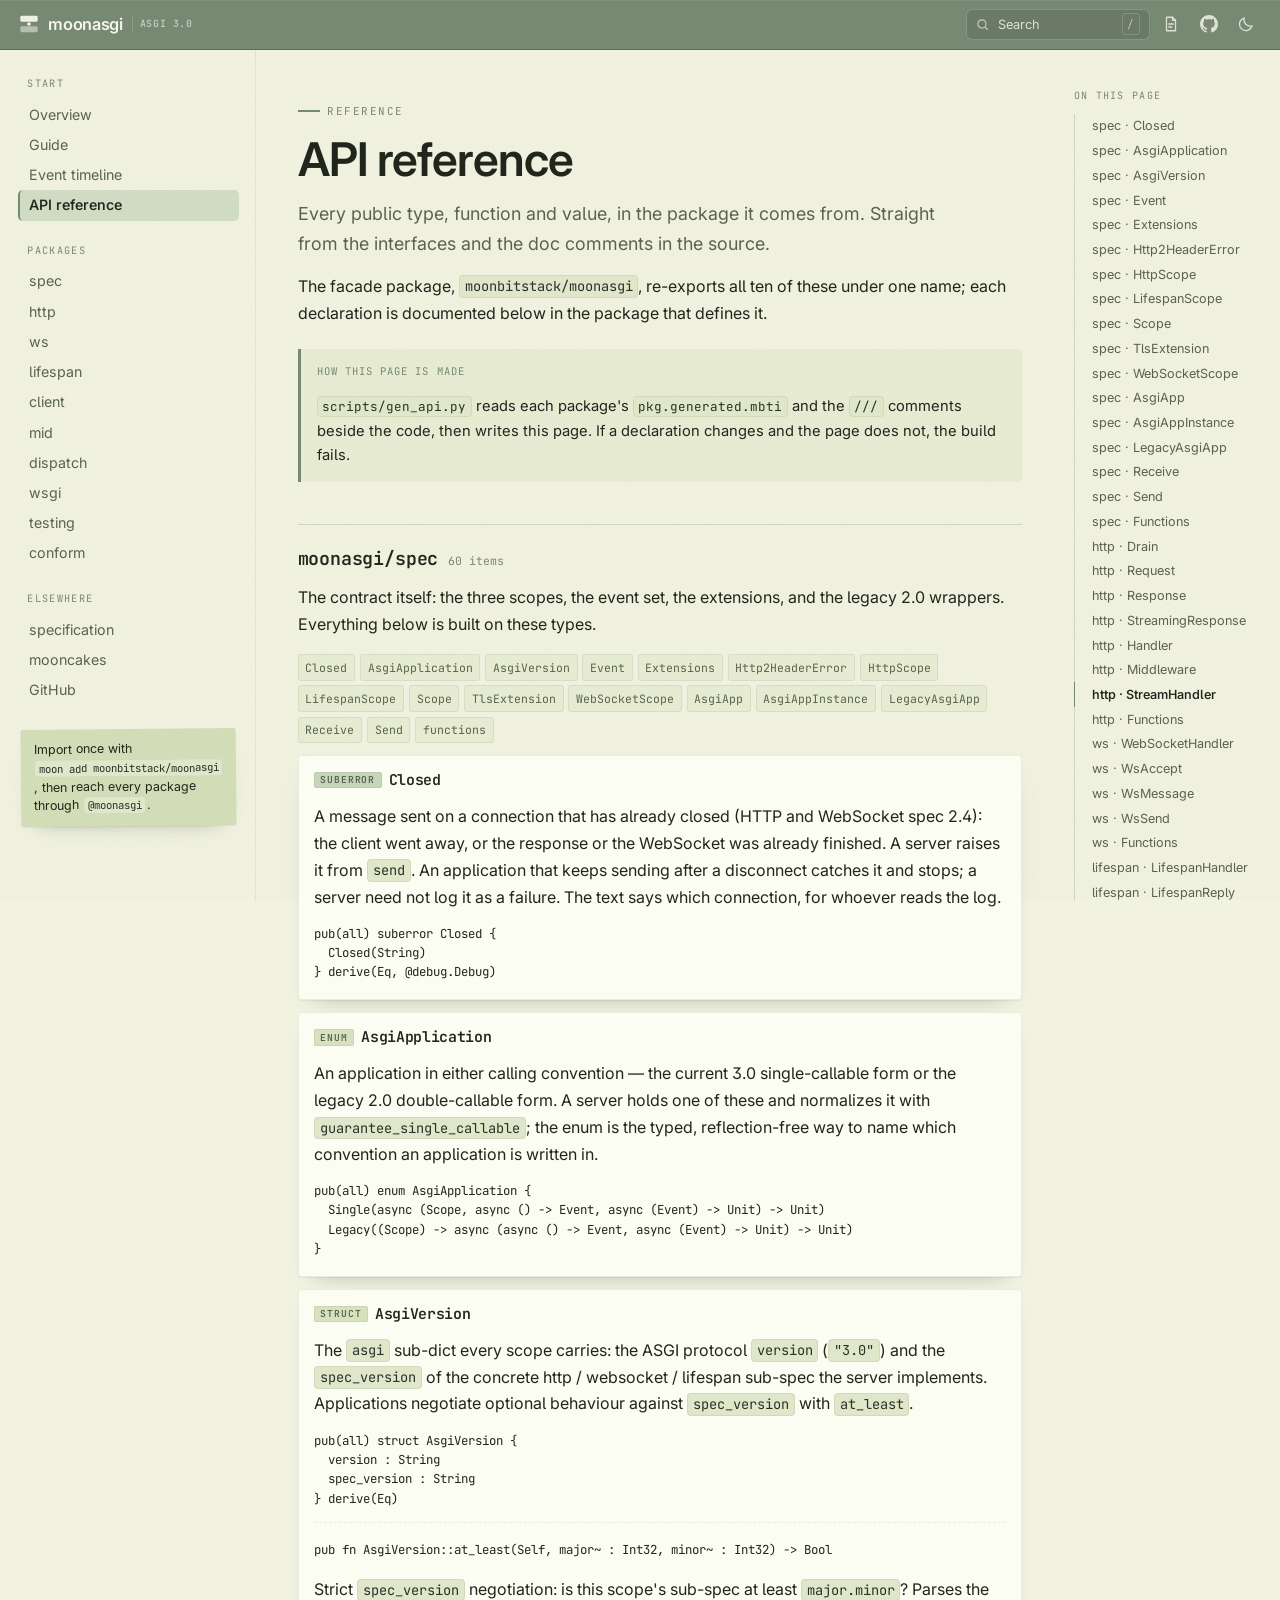
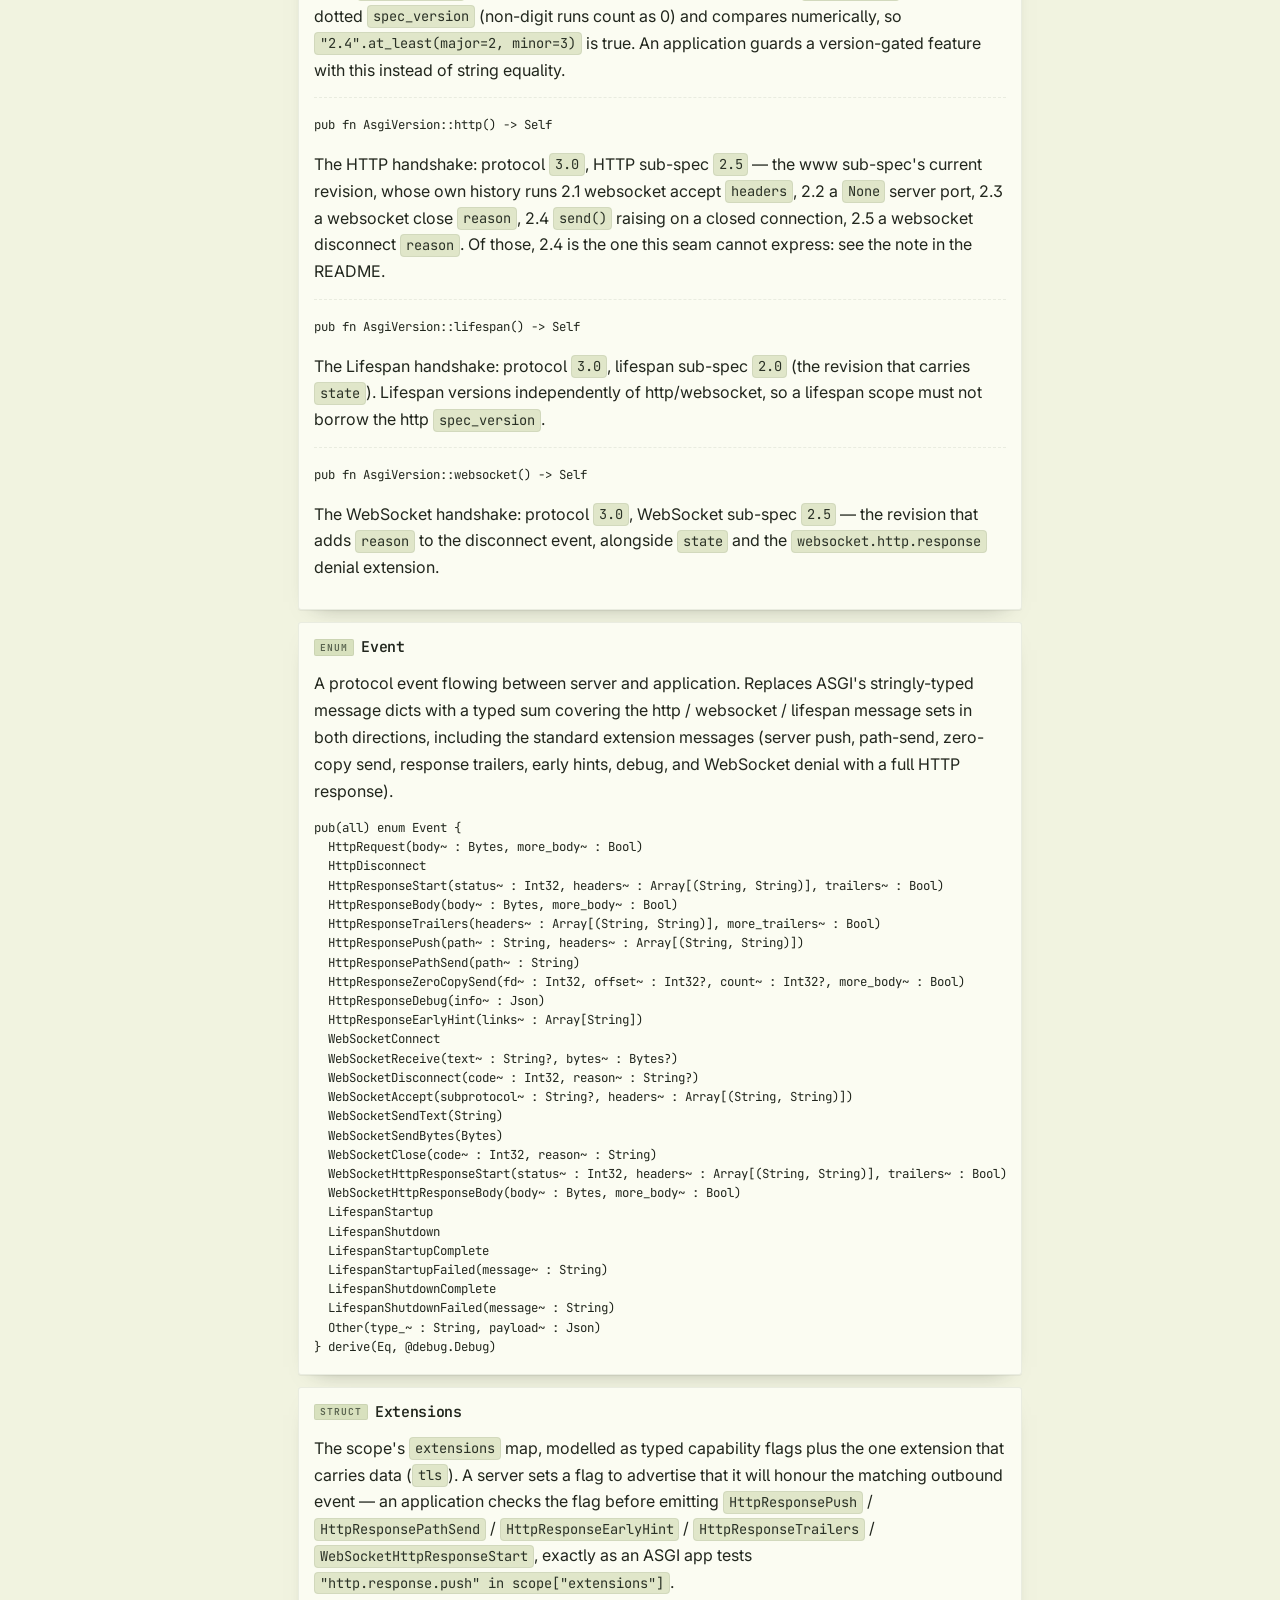
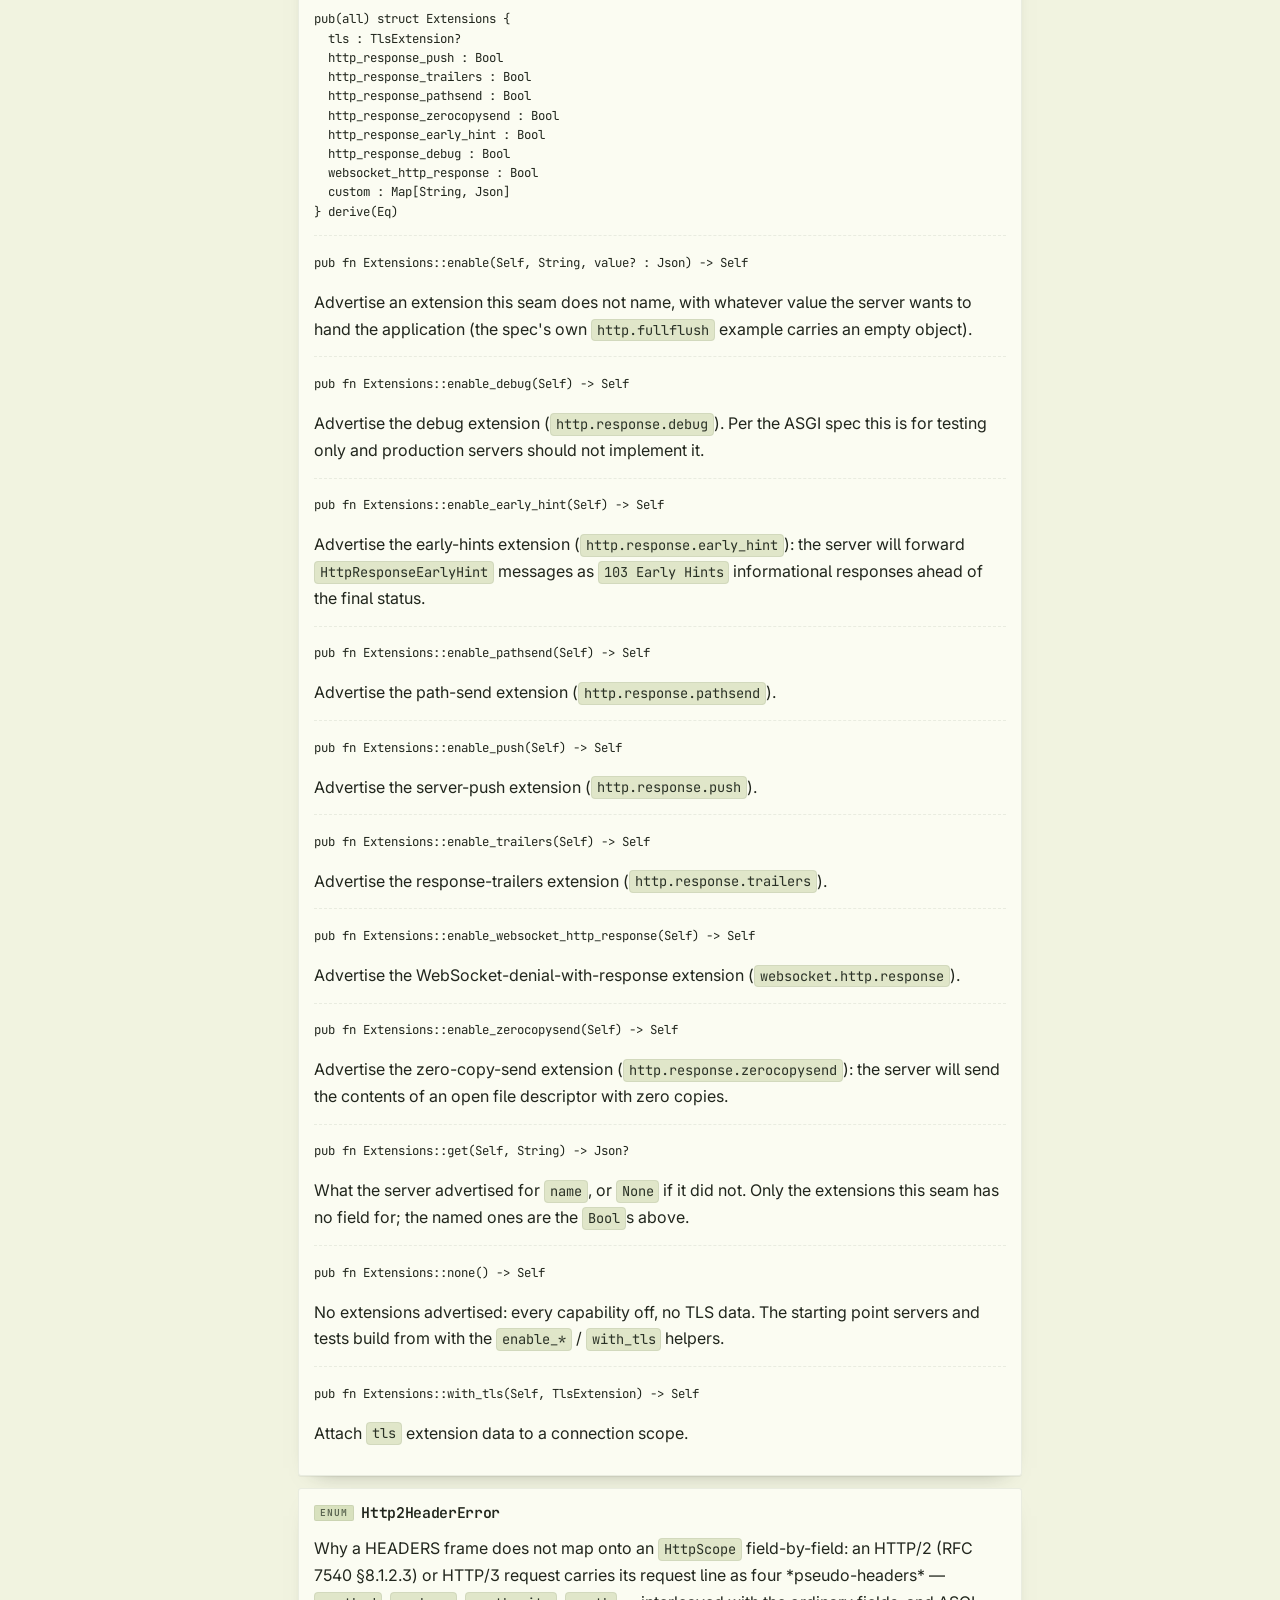
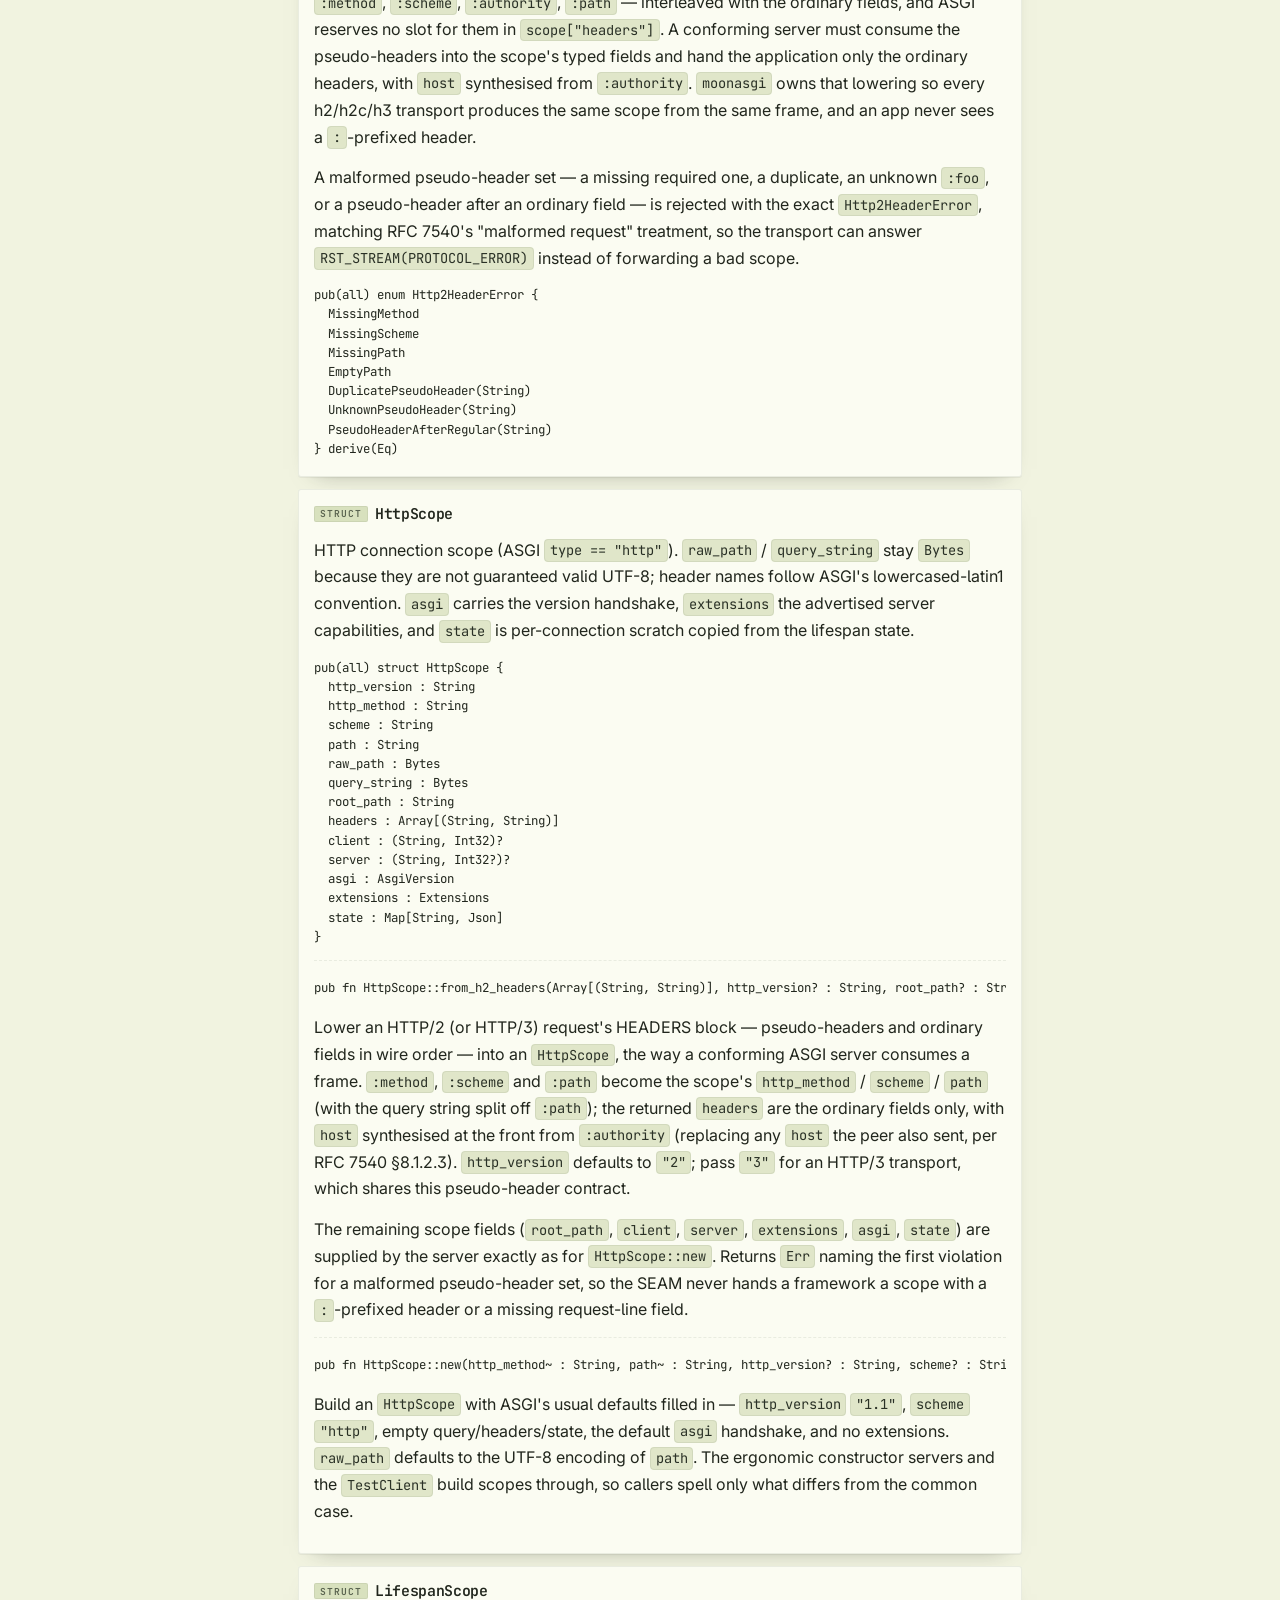
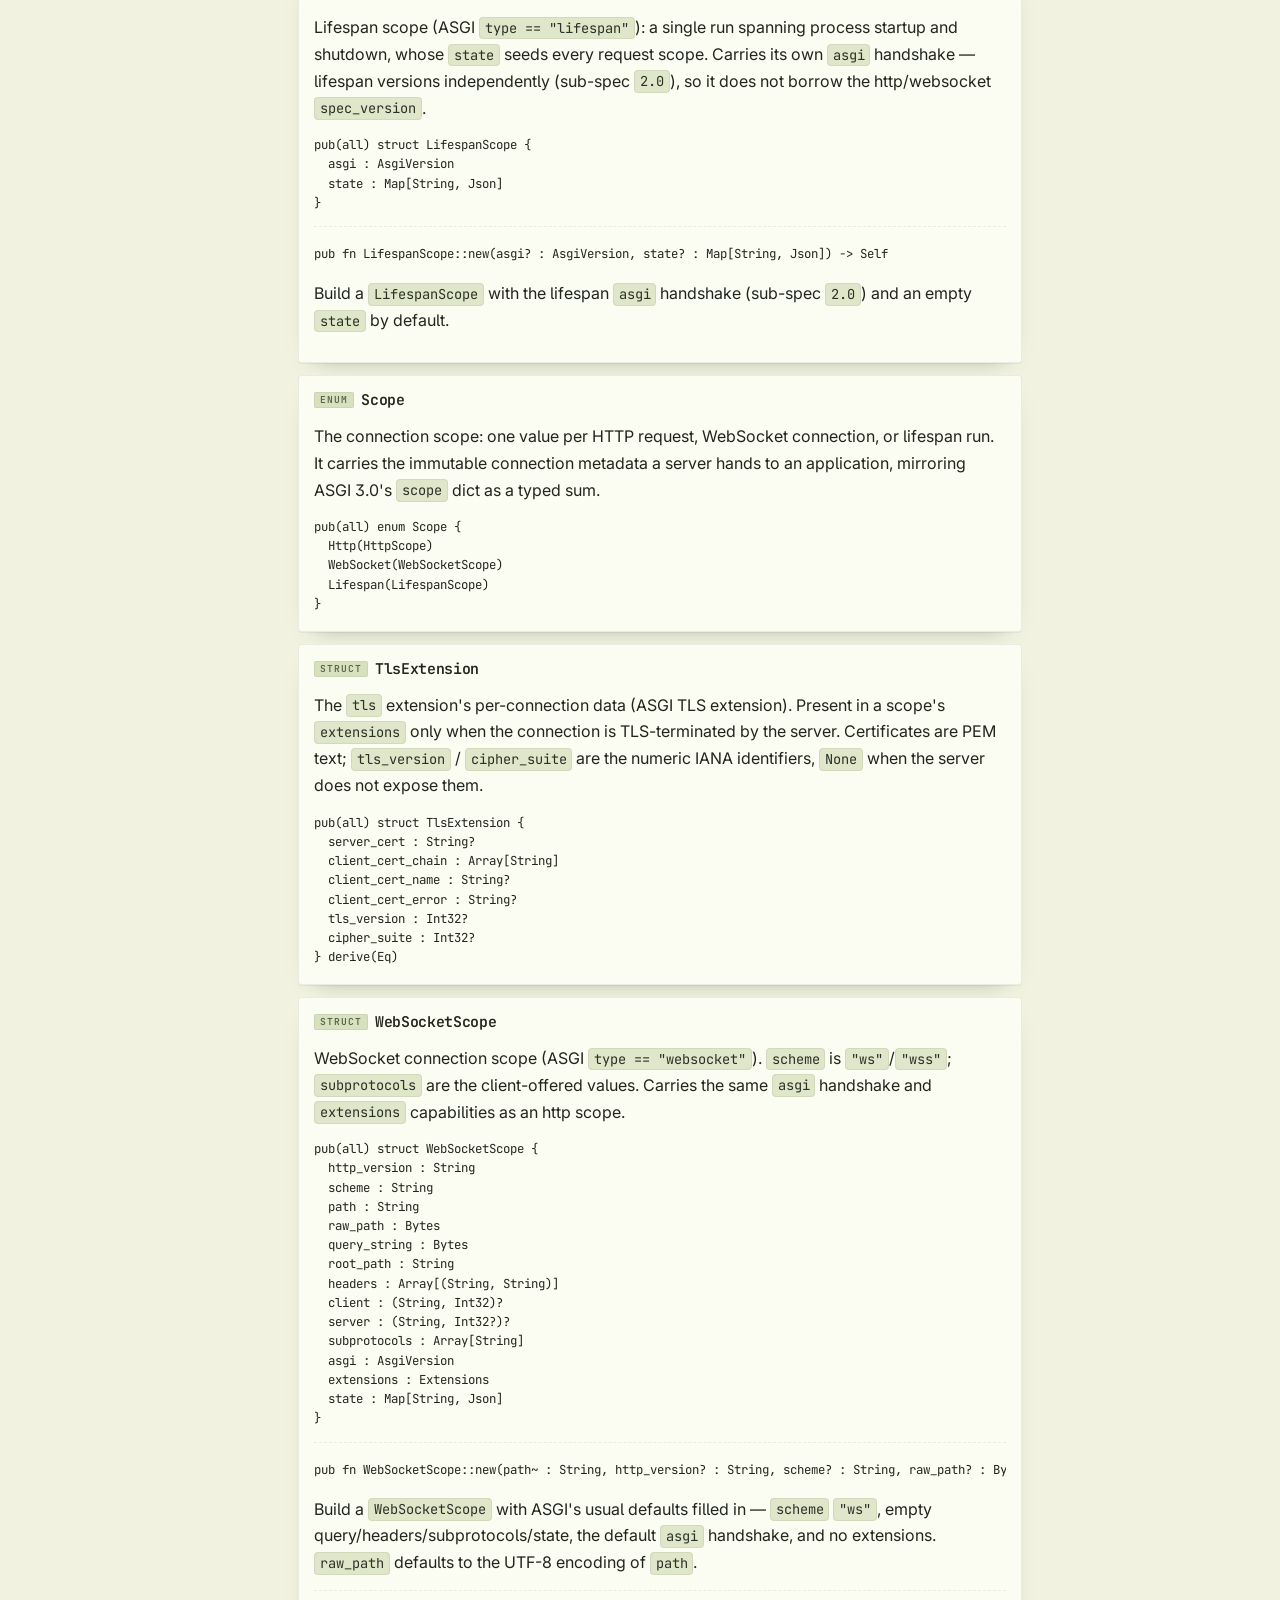
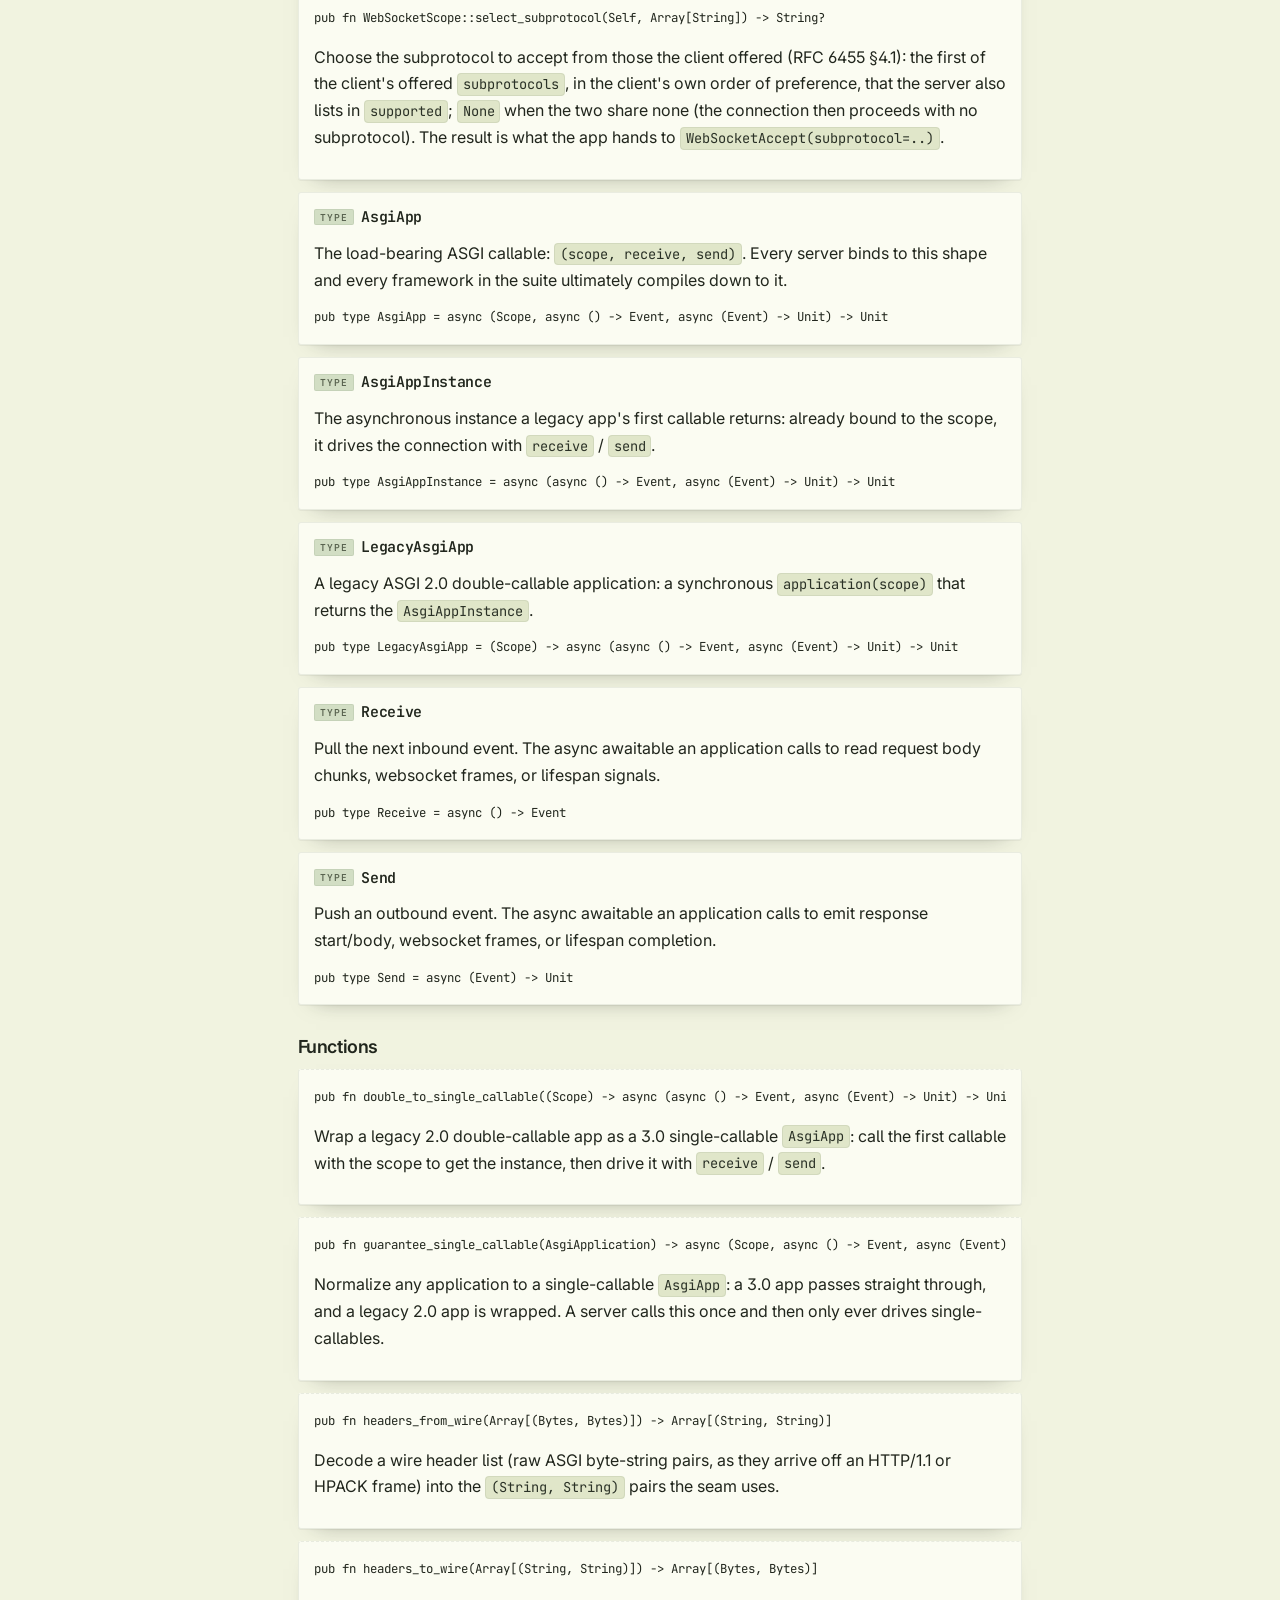
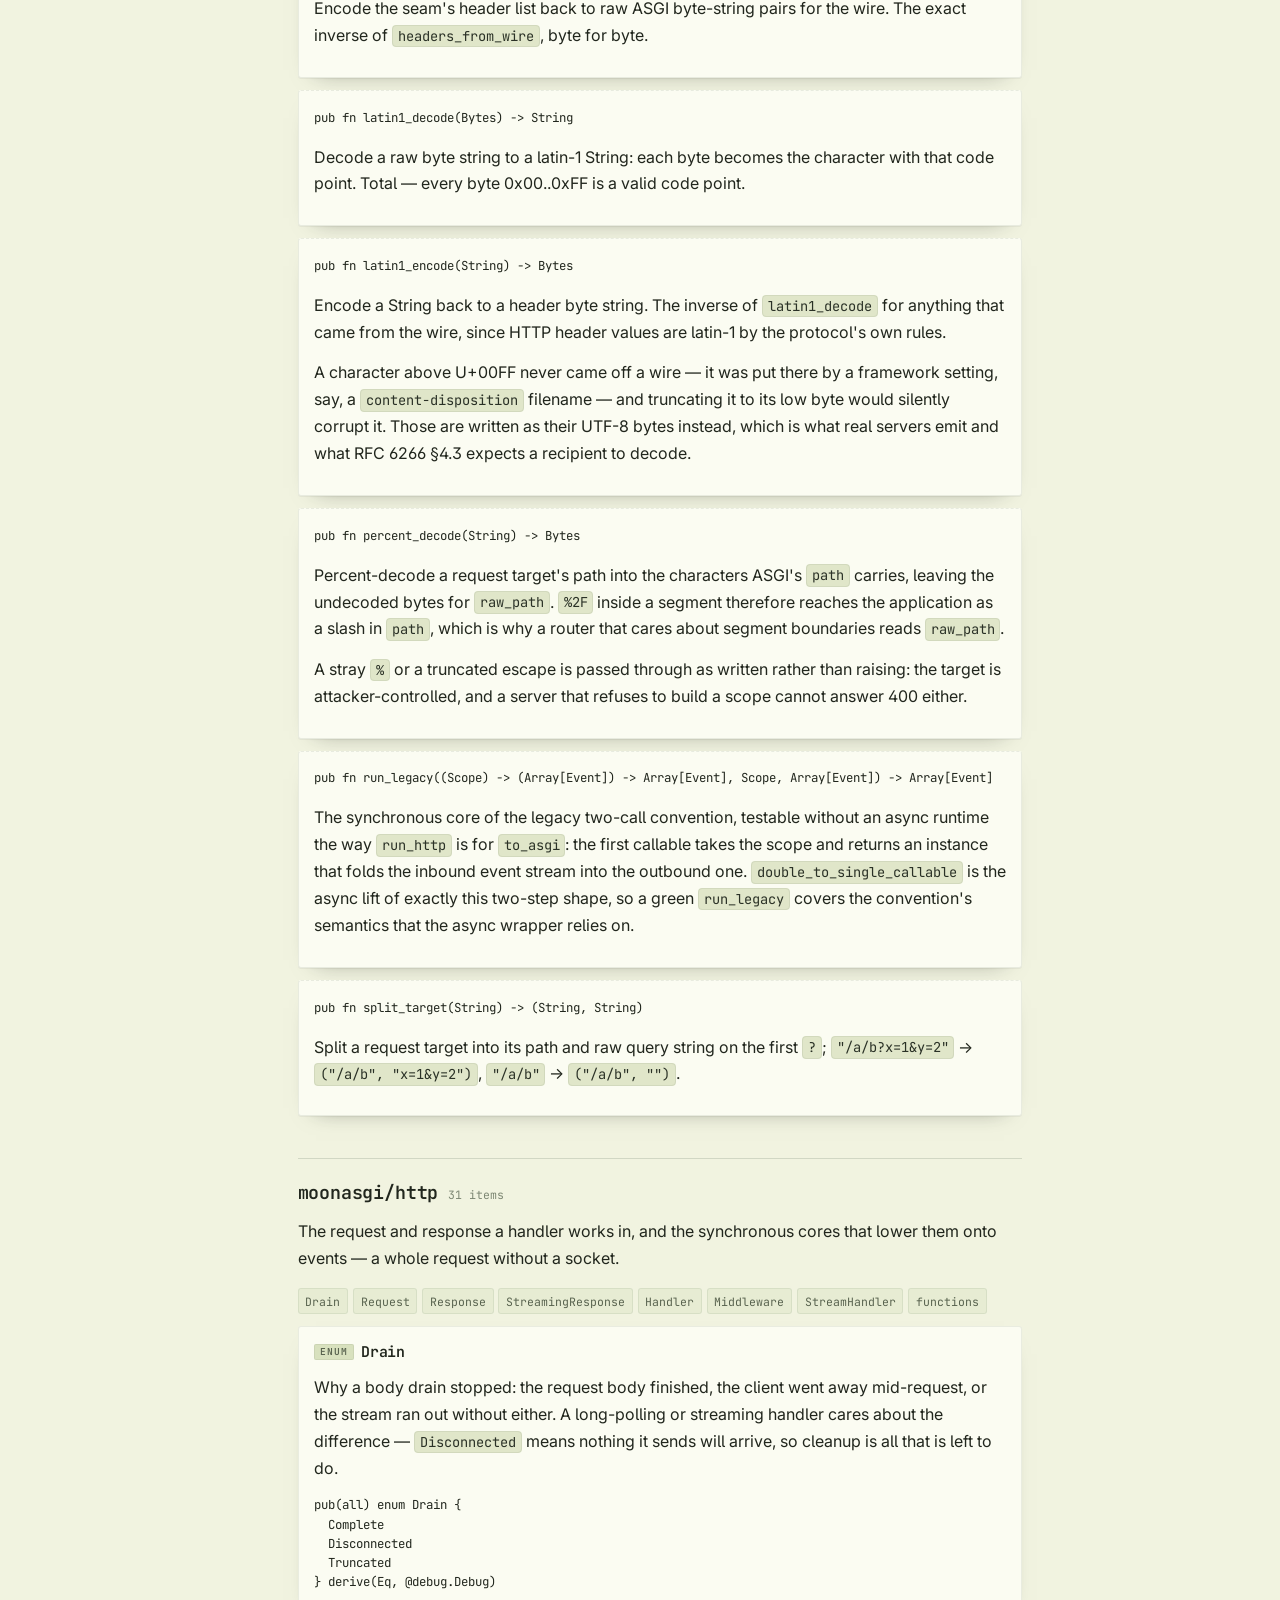
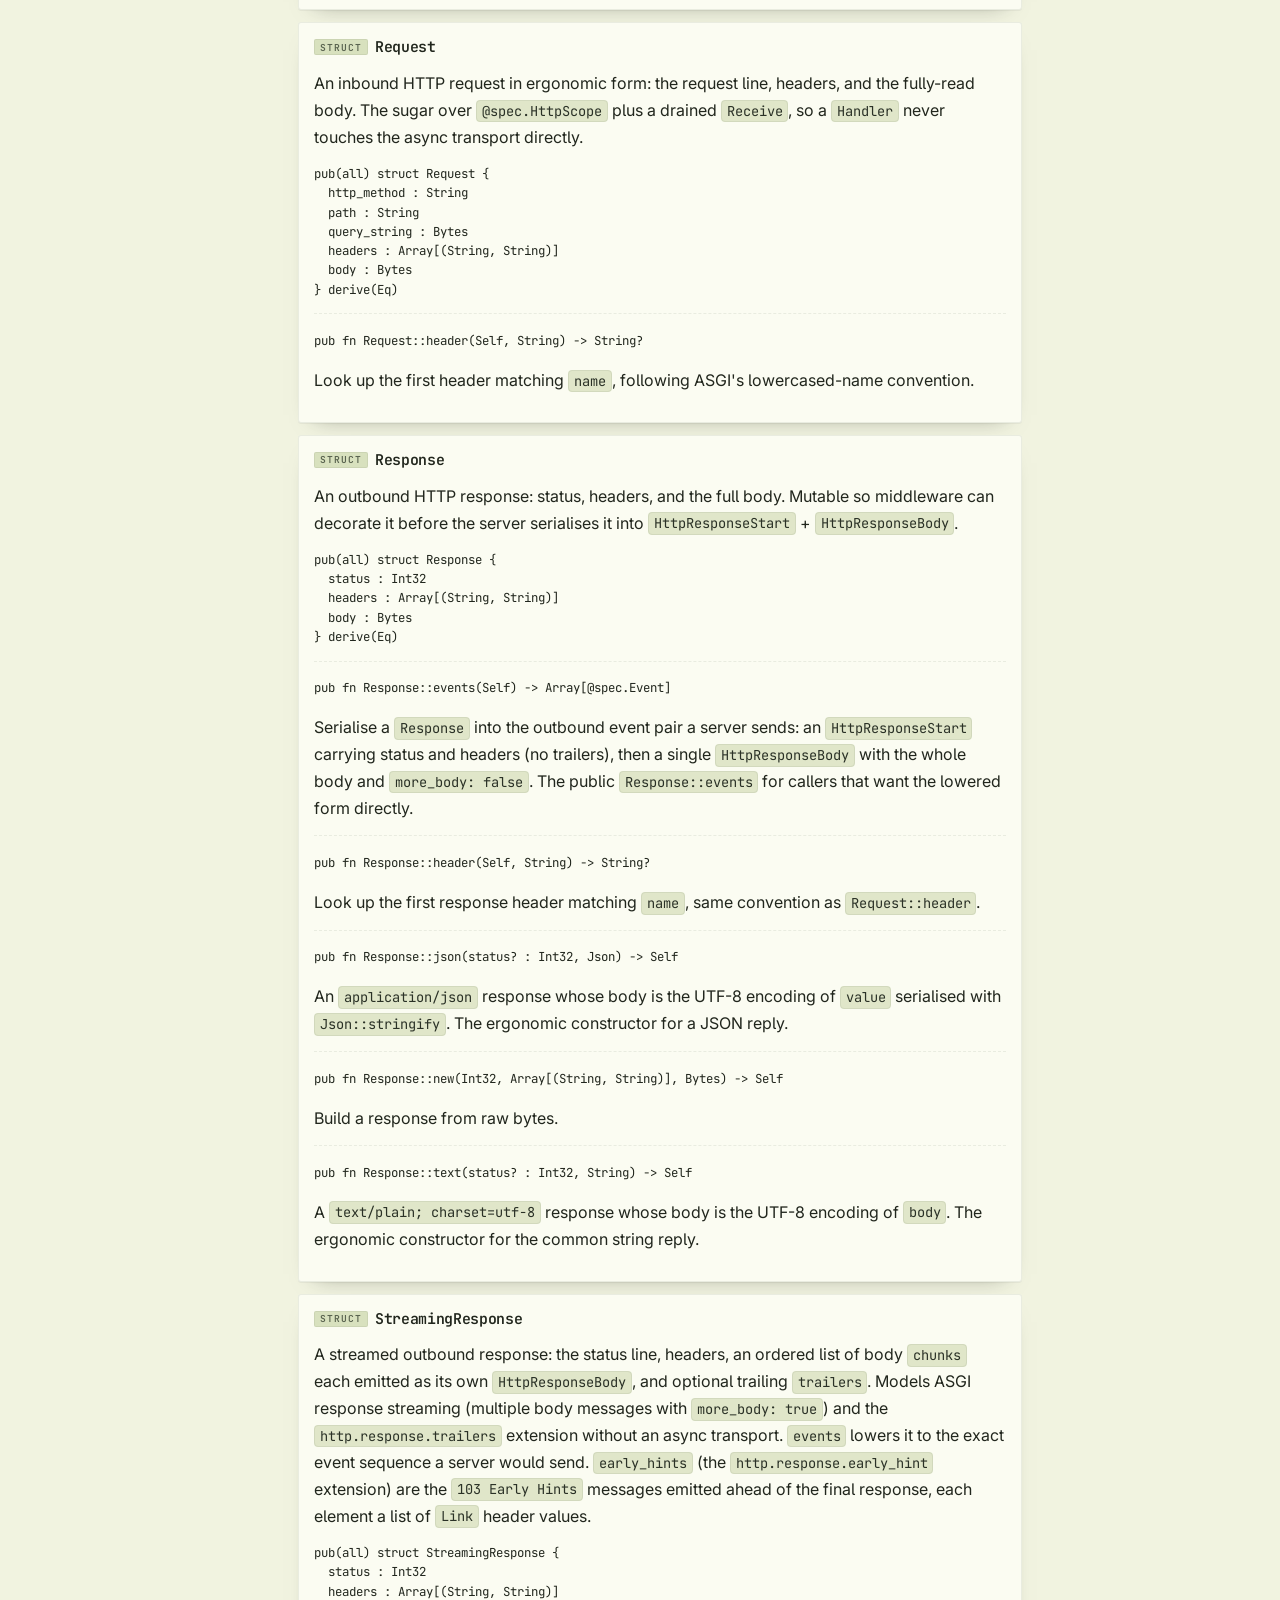
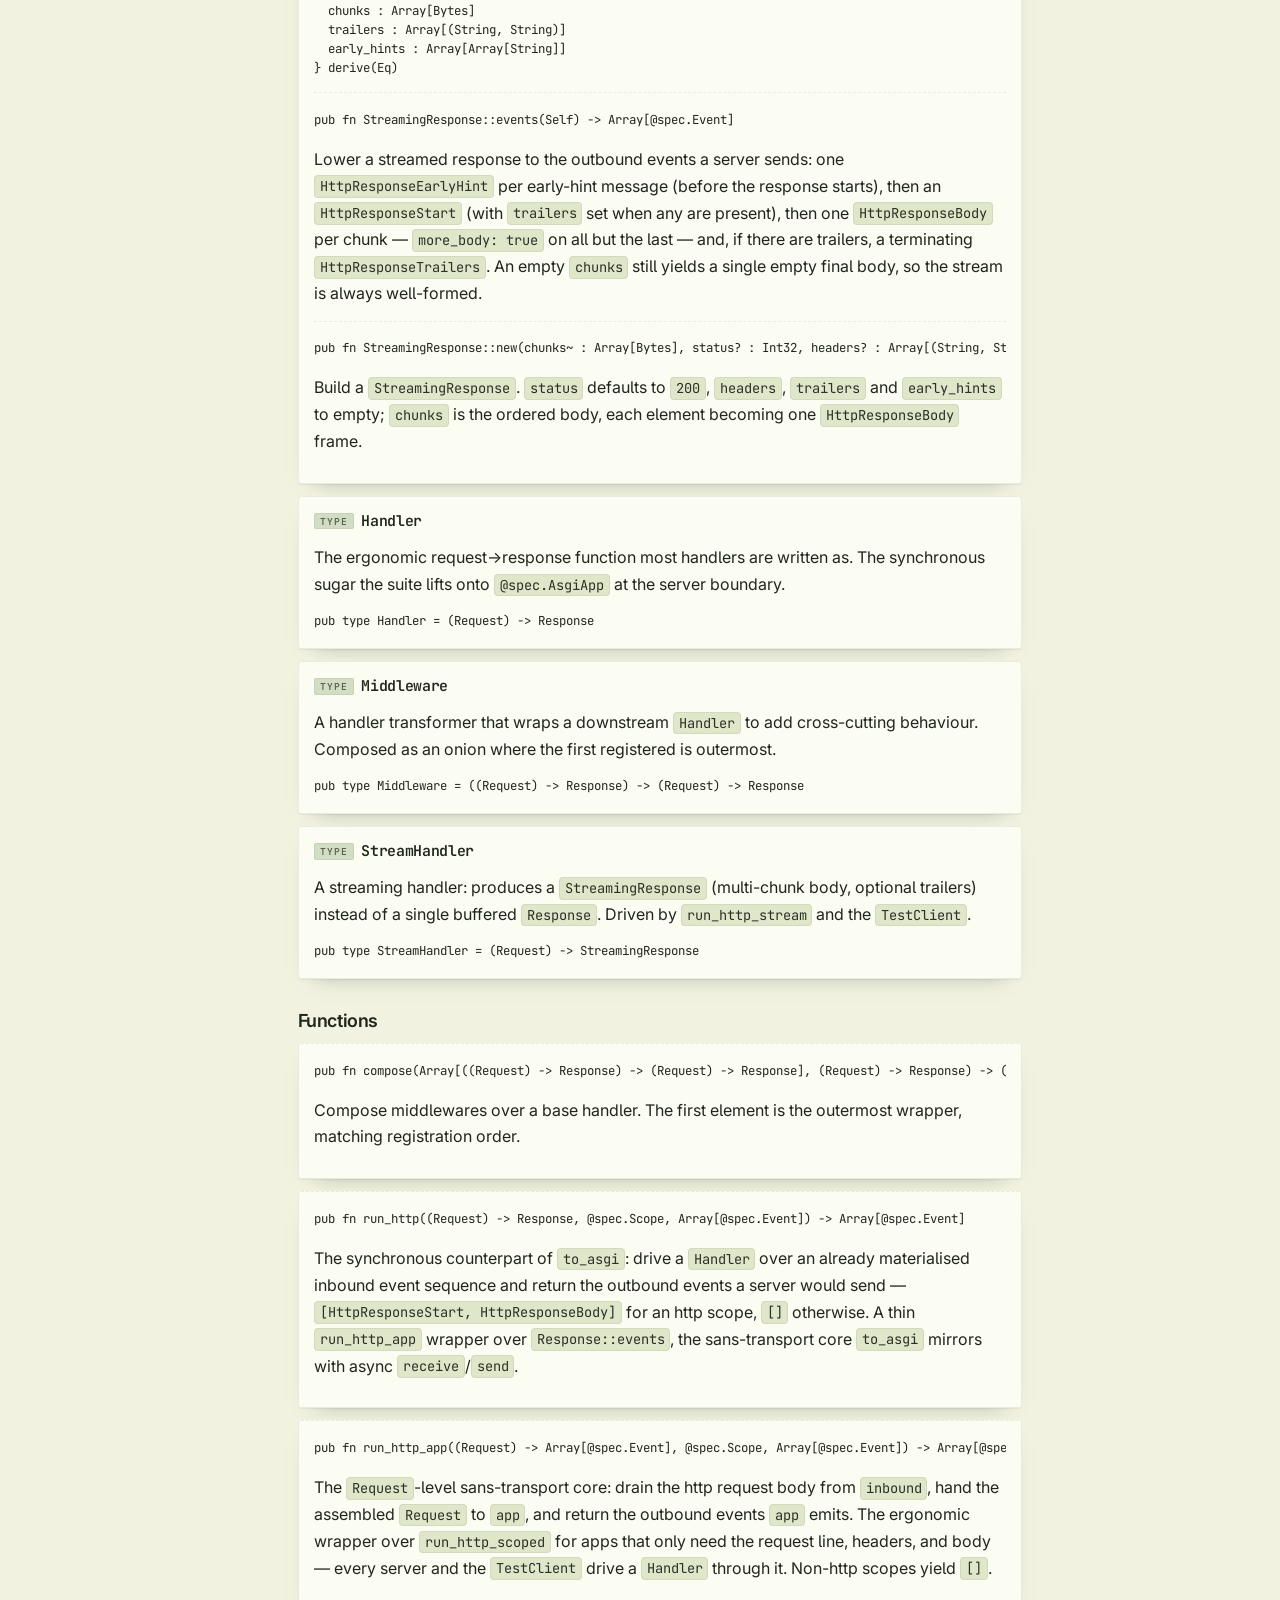
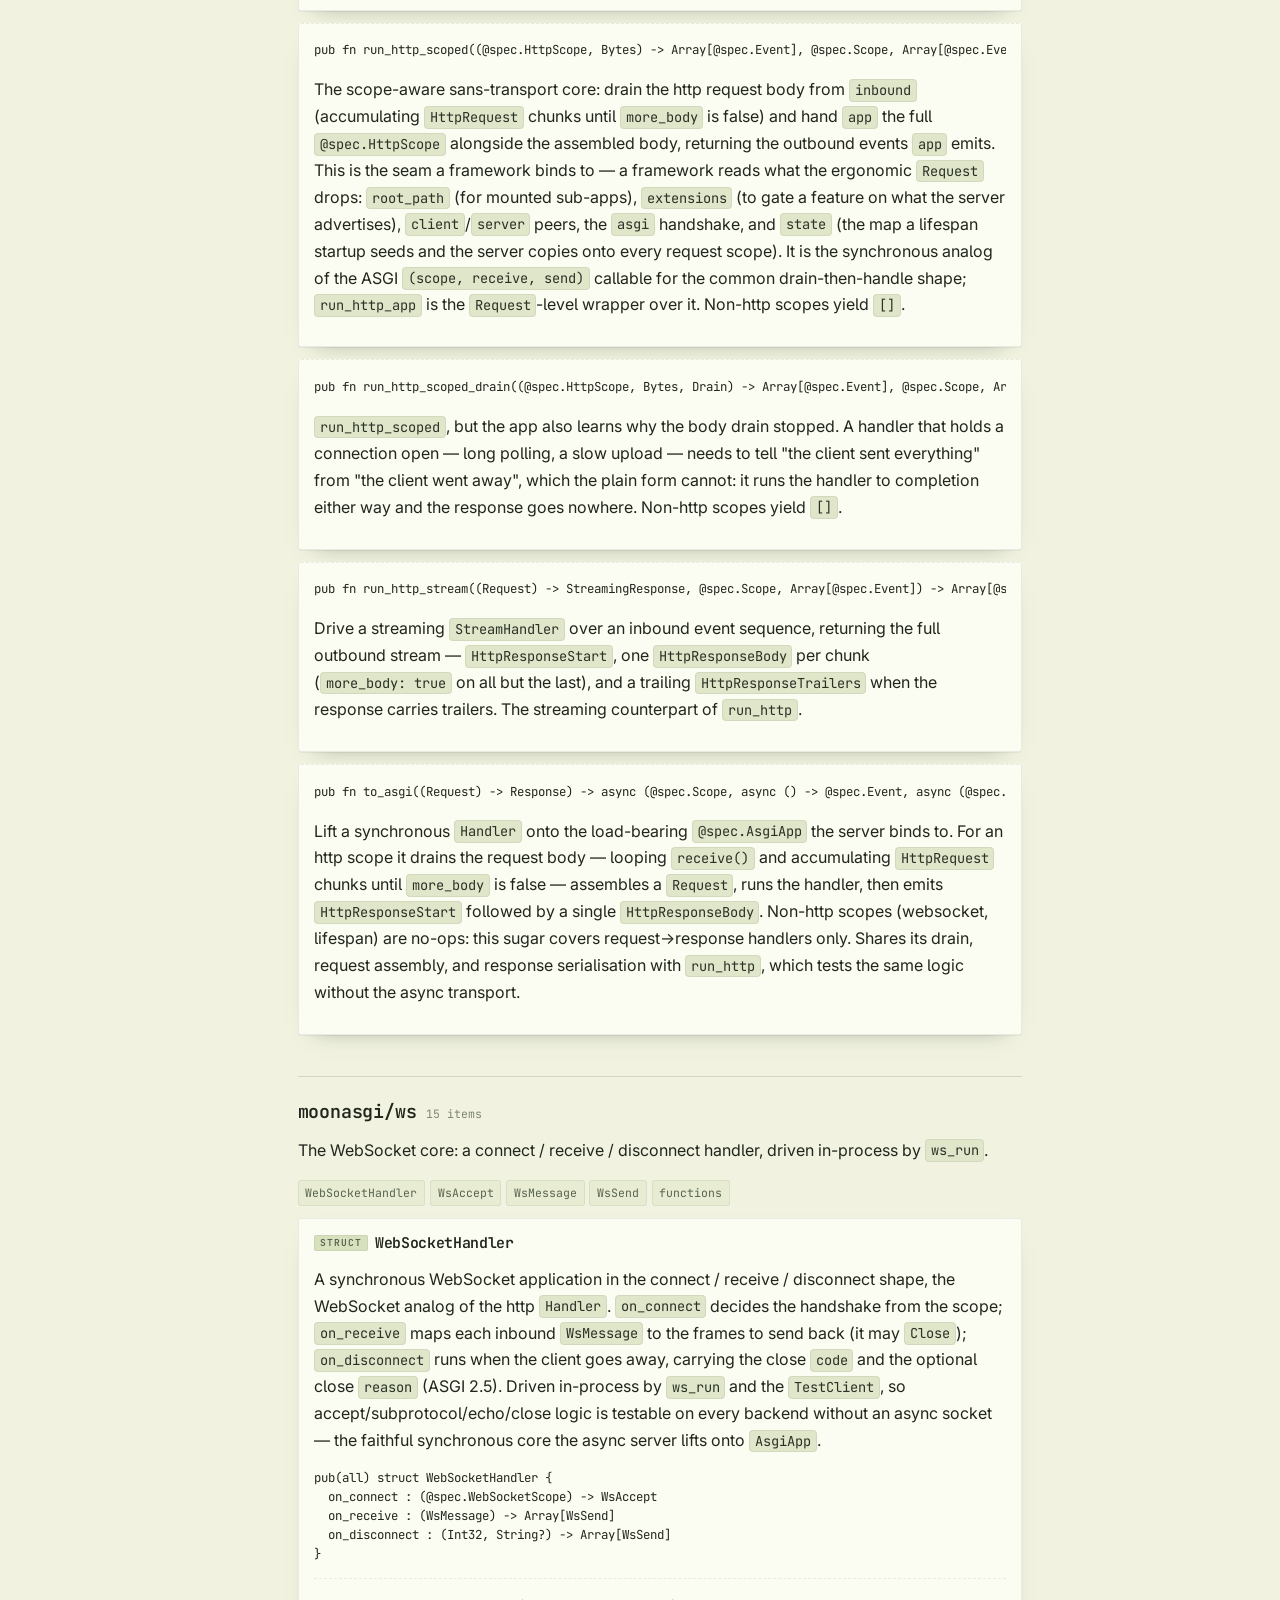
==== docs/api.html @ dce80738 "docs(moonasgi): the page scroll bar shows while the page moves or under the pointer and hides a mome" ====
<!doctype html>
<html lang="en">
<head>
<meta charset="utf-8">
<meta name="viewport" content="width=device-width,initial-scale=1">
<title>API reference — moonasgi</title>
<meta name="description" content="Every public type, function and value in moonasgi, generated from the package interfaces and the doc comments in the source.">
<link rel="icon" href="assets/mark.svg" type="image/svg+xml">
<link rel="preconnect" href="https://fonts.googleapis.com">
<link rel="preconnect" href="https://fonts.gstatic.com" crossorigin>
<link href="https://fonts.googleapis.com/css2?family=Inter:wght@400;500;600&family=Instrument+Serif:ital@0;1&family=JetBrains+Mono:wght@400;500&display=swap" rel="stylesheet">
<link rel="stylesheet" href="assets/style.css">
<script type="module" src="assets/scrollbar.js"></script>
<script>try{var t=localStorage.getItem("moonasgi-theme");if(t)document.documentElement.dataset.theme=t}catch(e){}</script>
</head>
<body>
<header class="topbar">
  <div class="topbar-inner">
    <button class="icon-btn menu-btn" id="menu-toggle" aria-label="Sections" aria-expanded="false"><svg viewBox="0 0 24 24" fill="none" stroke="currentColor" stroke-width="1.8" stroke-linecap="round"><path d="M4 7h16M4 12h16M4 17h16"/></svg></button>
    <a class="brand" href="index.html">
      <svg class="brand-mark" viewBox="0 0 24 24" aria-hidden="true" fill="none"><rect x="2.5" y="3" width="19" height="6.6" rx="1.6" fill="currentColor" opacity=".95"/><rect x="2.5" y="14.4" width="19" height="6.6" rx="1.6" fill="currentColor" opacity=".5"/><circle cx="12" cy="12" r="1.9" fill="currentColor"/></svg>
      moonasgi<small>ASGI 3.0</small>
    </a>
    <div class="top-actions">
      <button class="search-open" data-open-search aria-label="Search the documentation">
        <svg viewBox="0 0 24 24" fill="none" stroke="currentColor" stroke-width="1.8" stroke-linecap="round"><circle cx="11" cy="11" r="6.5"/><path d="m16 16 4 4"/></svg>
        <span>Search</span><kbd>/</kbd>
      </button>
      <a class="icon-btn" href="https://asgi.readthedocs.io/" title="ASGI specification" aria-label="ASGI specification" target="_blank" rel="noreferrer"><svg viewBox="0 0 24 24" fill="none" stroke="currentColor" stroke-width="1.7" stroke-linecap="round" stroke-linejoin="round"><path d="M6 3h8l4 4v14H6z"/><path d="M14 3v4h4"/><path d="M9 12h6M9 16h4"/></svg></a>
      <a class="icon-btn" href="https://github.com/moonbitstack/moonasgi" title="Source on GitHub" aria-label="Source on GitHub" target="_blank" rel="noreferrer"><svg viewBox="0 0 16 16" fill="currentColor"><path d="M8 0C3.58 0 0 3.58 0 8c0 3.54 2.29 6.53 5.47 7.59.4.07.55-.17.55-.38 0-.19-.01-.82-.01-1.49-2.01.37-2.53-.49-2.69-.94-.09-.23-.48-.94-.82-1.13-.28-.15-.68-.52-.01-.53.63-.01 1.08.58 1.23.82.72 1.21 1.87.87 2.33.66.07-.52.28-.87.51-1.07-1.78-.2-3.64-.89-3.64-3.95 0-.87.31-1.59.82-2.15-.08-.2-.36-1.02.08-2.12 0 0 .67-.21 2.2.82.64-.18 1.32-.27 2-.27s1.36.09 2 .27c1.53-1.04 2.2-.82 2.2-.82.44 1.1.16 1.92.08 2.12.51.56.82 1.27.82 2.15 0 3.07-1.87 3.75-3.65 3.95.29.25.54.73.54 1.48 0 1.07-.01 1.93-.01 2.2 0 .21.15.46.55.38A8.01 8.01 0 0 0 16 8c0-4.42-3.58-8-8-8Z"/></svg></a>
      <button class="icon-btn" id="theme-toggle" aria-label="Switch theme"></button>
    </div>
  </div>
</header>

<div class="shell">
  <aside class="sidebar">
    <div class="side-group">
      <span class="side-label">Start</span>
      <a class="side-link" href="index.html">Overview</a>
      <a class="side-link" href="guide.html">Guide</a>
      <a class="side-link" href="events.html">Event timeline</a>
      <a class="side-link" href="api.html" aria-current="page">API reference</a>
    </div>
    <div class="side-group">
      <span class="side-label">Packages</span>
      <a class="side-link" href="#moonasgi-spec-top">spec</a>
      <a class="side-link" href="#moonasgi-http-top">http</a>
      <a class="side-link" href="#moonasgi-ws-top">ws</a>
      <a class="side-link" href="#moonasgi-lifespan-top">lifespan</a>
      <a class="side-link" href="#moonasgi-client-top">client</a>
      <a class="side-link" href="#moonasgi-mid-top">mid</a>
      <a class="side-link" href="#moonasgi-dispatch-top">dispatch</a>
      <a class="side-link" href="#moonasgi-wsgi-top">wsgi</a>
      <a class="side-link" href="#moonasgi-testing-top">testing</a>
      <a class="side-link" href="#moonasgi-conform-top">conform</a>
    </div>
    <div class="side-group">
      <span class="side-label">Elsewhere</span>
      <a class="side-link" href="https://asgi.readthedocs.io/" target="_blank" rel="noreferrer">specification</a>
      <a class="side-link" href="https://mooncakes.io/docs/moonbitstack/moonasgi" target="_blank" rel="noreferrer">mooncakes</a>
      <a class="side-link" href="https://github.com/moonbitstack/moonasgi" target="_blank" rel="noreferrer">GitHub</a>
    </div>
    <p class="side-note">Import once with <code>moon add moonbitstack/moonasgi</code>, then reach every package through <code>@moonasgi</code>.</p>
  </aside>

  <main class="content">
    <article class="page">
      <p class="eyebrow">Reference</p>
      <h1>API reference</h1>
      <p class="lede">Every public type, function and value, in the package it comes from. Straight from the interfaces and the doc comments in the source.</p>
      <p>The facade package, <code>moonbitstack/moonasgi</code>, re-exports all ten of these under one name; each declaration is documented below in the package that defines it.</p>

      <div class="calm">
        <span class="calm-label">How this page is made</span>
        <p><code>scripts/gen_api.py</code> reads each package's <code>pkg.generated.mbti</code> and the <code>///</code> comments beside the code, then writes this page. If a declaration changes and the page does not, the build fails.</p>
      </div>

      <section class="pkg" id="moonasgi-spec-top"><div class="pkg-head"><h2>moonasgi/spec</h2><span class="count">60 items</span></div><p>The contract itself: the three scopes, the event set, the extensions, and the legacy 2.0 wrappers. Everything below is built on these types.</p><div class="jump"><a href="#moonasgi-spec-closed">Closed</a><a href="#moonasgi-spec-asgiapplication">AsgiApplication</a><a href="#moonasgi-spec-asgiversion">AsgiVersion</a><a href="#moonasgi-spec-event">Event</a><a href="#moonasgi-spec-extensions">Extensions</a><a href="#moonasgi-spec-http2headererror">Http2HeaderError</a><a href="#moonasgi-spec-httpscope">HttpScope</a><a href="#moonasgi-spec-lifespanscope">LifespanScope</a><a href="#moonasgi-spec-scope">Scope</a><a href="#moonasgi-spec-tlsextension">TlsExtension</a><a href="#moonasgi-spec-websocketscope">WebSocketScope</a><a href="#moonasgi-spec-asgiapp">AsgiApp</a><a href="#moonasgi-spec-asgiappinstance">AsgiAppInstance</a><a href="#moonasgi-spec-legacyasgiapp">LegacyAsgiApp</a><a href="#moonasgi-spec-receive">Receive</a><a href="#moonasgi-spec-send">Send</a><a href="#moonasgi-spec-functions">functions</a></div><article class="item"><h3 id="moonasgi-spec-closed"><span class="kind k-suberror">suberror</span>Closed</h3><p>A message sent on a connection that has already closed (HTTP and WebSocket spec 2.4): the client went away, or the response or the WebSocket was already finished. A server raises it from <code>send</code>. An application that keeps sending after a disconnect catches it and stops; a server need not log it as a failure. The text says which connection, for whoever reads the log.</p><pre class="sig mono">pub(all) suberror Closed {
  Closed(String)
} derive(Eq, @debug.Debug)</pre></article><article class="item"><h3 id="moonasgi-spec-asgiapplication"><span class="kind k-enum">enum</span>AsgiApplication</h3><p>An application in either calling convention — the current 3.0 single-callable form or the legacy 2.0 double-callable form. A server holds one of these and normalizes it with <code>guarantee_single_callable</code>; the enum is the typed, reflection-free way to name which convention an application is written in.</p><pre class="sig mono">pub(all) enum AsgiApplication {
  Single(async (Scope, async () -&gt; Event, async (Event) -&gt; Unit) -&gt; Unit)
  Legacy((Scope) -&gt; async (async () -&gt; Event, async (Event) -&gt; Unit) -&gt; Unit)
}</pre></article><article class="item"><h3 id="moonasgi-spec-asgiversion"><span class="kind k-struct">struct</span>AsgiVersion</h3><p>The <code>asgi</code> sub-dict every scope carries: the ASGI protocol <code>version</code> (<code>&quot;3.0&quot;</code>) and the <code>spec_version</code> of the concrete http / websocket / lifespan sub-spec the server implements. Applications negotiate optional behaviour against <code>spec_version</code> with <code>at_least</code>.</p><pre class="sig mono">pub(all) struct AsgiVersion {
  version : String
  spec_version : String
} derive(Eq)</pre><div class="member" id="moonasgi-spec-asgiversion-at_least"><pre class="sig mono">pub fn AsgiVersion::at_least(Self, major~ : Int32, minor~ : Int32) -&gt; Bool</pre><p>Strict <code>spec_version</code> negotiation: is this scope&#x27;s sub-spec at least <code>major.minor</code>? Parses the dotted <code>spec_version</code> (non-digit runs count as 0) and compares numerically, so <code>&quot;2.4&quot;.at_least(major=2, minor=3)</code> is true. An application guards a version-gated feature with this instead of string equality.</p></div><div class="member" id="moonasgi-spec-asgiversion-http"><pre class="sig mono">pub fn AsgiVersion::http() -&gt; Self</pre><p>The HTTP handshake: protocol <code>3.0</code>, HTTP sub-spec <code>2.5</code> — the www sub-spec&#x27;s current revision, whose own history runs 2.1 websocket accept <code>headers</code>, 2.2 a <code>None</code> server port, 2.3 a websocket close <code>reason</code>, 2.4 <code>send()</code> raising on a closed connection, 2.5 a websocket disconnect <code>reason</code>. Of those, 2.4 is the one this seam cannot express: see the note in the README.</p></div><div class="member" id="moonasgi-spec-asgiversion-lifespan"><pre class="sig mono">pub fn AsgiVersion::lifespan() -&gt; Self</pre><p>The Lifespan handshake: protocol <code>3.0</code>, lifespan sub-spec <code>2.0</code> (the revision that carries <code>state</code>). Lifespan versions independently of http/websocket, so a lifespan scope must not borrow the http <code>spec_version</code>.</p></div><div class="member" id="moonasgi-spec-asgiversion-websocket"><pre class="sig mono">pub fn AsgiVersion::websocket() -&gt; Self</pre><p>The WebSocket handshake: protocol <code>3.0</code>, WebSocket sub-spec <code>2.5</code> — the revision that adds <code>reason</code> to the disconnect event, alongside <code>state</code> and the <code>websocket.http.response</code> denial extension.</p></div></article><article class="item"><h3 id="moonasgi-spec-event"><span class="kind k-enum">enum</span>Event</h3><p>A protocol event flowing between server and application. Replaces ASGI&#x27;s stringly-typed message dicts with a typed sum covering the http / websocket / lifespan message sets in both directions, including the standard extension messages (server push, path-send, zero-copy send, response trailers, early hints, debug, and WebSocket denial with a full HTTP response).</p><pre class="sig mono">pub(all) enum Event {
  HttpRequest(body~ : Bytes, more_body~ : Bool)
  HttpDisconnect
  HttpResponseStart(status~ : Int32, headers~ : Array[(String, String)], trailers~ : Bool)
  HttpResponseBody(body~ : Bytes, more_body~ : Bool)
  HttpResponseTrailers(headers~ : Array[(String, String)], more_trailers~ : Bool)
  HttpResponsePush(path~ : String, headers~ : Array[(String, String)])
  HttpResponsePathSend(path~ : String)
  HttpResponseZeroCopySend(fd~ : Int32, offset~ : Int32?, count~ : Int32?, more_body~ : Bool)
  HttpResponseDebug(info~ : Json)
  HttpResponseEarlyHint(links~ : Array[String])
  WebSocketConnect
  WebSocketReceive(text~ : String?, bytes~ : Bytes?)
  WebSocketDisconnect(code~ : Int32, reason~ : String?)
  WebSocketAccept(subprotocol~ : String?, headers~ : Array[(String, String)])
  WebSocketSendText(String)
  WebSocketSendBytes(Bytes)
  WebSocketClose(code~ : Int32, reason~ : String)
  WebSocketHttpResponseStart(status~ : Int32, headers~ : Array[(String, String)], trailers~ : Bool)
  WebSocketHttpResponseBody(body~ : Bytes, more_body~ : Bool)
  LifespanStartup
  LifespanShutdown
  LifespanStartupComplete
  LifespanStartupFailed(message~ : String)
  LifespanShutdownComplete
  LifespanShutdownFailed(message~ : String)
  Other(type_~ : String, payload~ : Json)
} derive(Eq, @debug.Debug)</pre></article><article class="item"><h3 id="moonasgi-spec-extensions"><span class="kind k-struct">struct</span>Extensions</h3><p>The scope&#x27;s <code>extensions</code> map, modelled as typed capability flags plus the one extension that carries data (<code>tls</code>). A server sets a flag to advertise that it will honour the matching outbound event — an application checks the flag before emitting <code>HttpResponsePush</code> / <code>HttpResponsePathSend</code> / <code>HttpResponseEarlyHint</code> / <code>HttpResponseTrailers</code> / <code>WebSocketHttpResponseStart</code>, exactly as an ASGI app tests <code>&quot;http.response.push&quot; in scope[&quot;extensions&quot;]</code>.</p><pre class="sig mono">pub(all) struct Extensions {
  tls : TlsExtension?
  http_response_push : Bool
  http_response_trailers : Bool
  http_response_pathsend : Bool
  http_response_zerocopysend : Bool
  http_response_early_hint : Bool
  http_response_debug : Bool
  websocket_http_response : Bool
  custom : Map[String, Json]
} derive(Eq)</pre><div class="member" id="moonasgi-spec-extensions-enable"><pre class="sig mono">pub fn Extensions::enable(Self, String, value? : Json) -&gt; Self</pre><p>Advertise an extension this seam does not name, with whatever value the server wants to hand the application (the spec&#x27;s own <code>http.fullflush</code> example carries an empty object).</p></div><div class="member" id="moonasgi-spec-extensions-enable_debug"><pre class="sig mono">pub fn Extensions::enable_debug(Self) -&gt; Self</pre><p>Advertise the debug extension (<code>http.response.debug</code>). Per the ASGI spec this is for testing only and production servers should not implement it.</p></div><div class="member" id="moonasgi-spec-extensions-enable_early_hint"><pre class="sig mono">pub fn Extensions::enable_early_hint(Self) -&gt; Self</pre><p>Advertise the early-hints extension (<code>http.response.early_hint</code>): the server will forward <code>HttpResponseEarlyHint</code> messages as <code>103 Early Hints</code> informational responses ahead of the final status.</p></div><div class="member" id="moonasgi-spec-extensions-enable_pathsend"><pre class="sig mono">pub fn Extensions::enable_pathsend(Self) -&gt; Self</pre><p>Advertise the path-send extension (<code>http.response.pathsend</code>).</p></div><div class="member" id="moonasgi-spec-extensions-enable_push"><pre class="sig mono">pub fn Extensions::enable_push(Self) -&gt; Self</pre><p>Advertise the server-push extension (<code>http.response.push</code>).</p></div><div class="member" id="moonasgi-spec-extensions-enable_trailers"><pre class="sig mono">pub fn Extensions::enable_trailers(Self) -&gt; Self</pre><p>Advertise the response-trailers extension (<code>http.response.trailers</code>).</p></div><div class="member" id="moonasgi-spec-extensions-enable_websocket_http_response"><pre class="sig mono">pub fn Extensions::enable_websocket_http_response(Self) -&gt; Self</pre><p>Advertise the WebSocket-denial-with-response extension (<code>websocket.http.response</code>).</p></div><div class="member" id="moonasgi-spec-extensions-enable_zerocopysend"><pre class="sig mono">pub fn Extensions::enable_zerocopysend(Self) -&gt; Self</pre><p>Advertise the zero-copy-send extension (<code>http.response.zerocopysend</code>): the server will send the contents of an open file descriptor with zero copies.</p></div><div class="member" id="moonasgi-spec-extensions-get"><pre class="sig mono">pub fn Extensions::get(Self, String) -&gt; Json?</pre><p>What the server advertised for <code>name</code>, or <code>None</code> if it did not. Only the extensions this seam has no field for; the named ones are the <code>Bool</code>s above.</p></div><div class="member" id="moonasgi-spec-extensions-none"><pre class="sig mono">pub fn Extensions::none() -&gt; Self</pre><p>No extensions advertised: every capability off, no TLS data. The starting point servers and tests build from with the <code>enable_*</code> / <code>with_tls</code> helpers.</p></div><div class="member" id="moonasgi-spec-extensions-with_tls"><pre class="sig mono">pub fn Extensions::with_tls(Self, TlsExtension) -&gt; Self</pre><p>Attach <code>tls</code> extension data to a connection scope.</p></div></article><article class="item"><h3 id="moonasgi-spec-http2headererror"><span class="kind k-enum">enum</span>Http2HeaderError</h3><p>Why a HEADERS frame does not map onto an <code>HttpScope</code> field-by-field: an HTTP/2 (RFC 7540 §8.1.2.3) or HTTP/3 request carries its request line as four *pseudo-headers* — <code>:method</code>, <code>:scheme</code>, <code>:authority</code>, <code>:path</code> — interleaved with the ordinary fields, and ASGI reserves no slot for them in <code>scope[&quot;headers&quot;]</code>. A conforming server must consume the pseudo-headers into the scope&#x27;s typed fields and hand the application only the ordinary headers, with <code>host</code> synthesised from <code>:authority</code>. <code>moonasgi</code> owns that lowering so every h2/h2c/h3 transport produces the same scope from the same frame, and an app never sees a <code>:</code>-prefixed header.</p><p>A malformed pseudo-header set — a missing required one, a duplicate, an unknown <code>:foo</code>, or a pseudo-header after an ordinary field — is rejected with the exact <code>Http2HeaderError</code>, matching RFC 7540&#x27;s &quot;malformed request&quot; treatment, so the transport can answer <code>RST_STREAM(PROTOCOL_ERROR)</code> instead of forwarding a bad scope.</p><pre class="sig mono">pub(all) enum Http2HeaderError {
  MissingMethod
  MissingScheme
  MissingPath
  EmptyPath
  DuplicatePseudoHeader(String)
  UnknownPseudoHeader(String)
  PseudoHeaderAfterRegular(String)
} derive(Eq)</pre></article><article class="item"><h3 id="moonasgi-spec-httpscope"><span class="kind k-struct">struct</span>HttpScope</h3><p>HTTP connection scope (ASGI <code>type == &quot;http&quot;</code>). <code>raw_path</code> / <code>query_string</code> stay <code>Bytes</code> because they are not guaranteed valid UTF-8; header names follow ASGI&#x27;s lowercased-latin1 convention. <code>asgi</code> carries the version handshake, <code>extensions</code> the advertised server capabilities, and <code>state</code> is per-connection scratch copied from the lifespan state.</p><pre class="sig mono">pub(all) struct HttpScope {
  http_version : String
  http_method : String
  scheme : String
  path : String
  raw_path : Bytes
  query_string : Bytes
  root_path : String
  headers : Array[(String, String)]
  client : (String, Int32)?
  server : (String, Int32?)?
  asgi : AsgiVersion
  extensions : Extensions
  state : Map[String, Json]
}</pre><div class="member" id="moonasgi-spec-httpscope-from_h2_headers"><pre class="sig mono">pub fn HttpScope::from_h2_headers(Array[(String, String)], http_version? : String, root_path? : String, client? : (String, Int32), server? : (String, Int32?), extensions? : Extensions, asgi? : AsgiVersion, state? : Map[String, Json]) -&gt; Result[Self, Http2HeaderError]</pre><p>Lower an HTTP/2 (or HTTP/3) request&#x27;s HEADERS block — pseudo-headers and ordinary fields in wire order — into an <code>HttpScope</code>, the way a conforming ASGI server consumes a frame. <code>:method</code>, <code>:scheme</code> and <code>:path</code> become the scope&#x27;s <code>http_method</code> / <code>scheme</code> / <code>path</code> (with the query string split off <code>:path</code>); the returned <code>headers</code> are the ordinary fields only, with <code>host</code> synthesised at the front from <code>:authority</code> (replacing any <code>host</code> the peer also sent, per RFC 7540 §8.1.2.3). <code>http_version</code> defaults to <code>&quot;2&quot;</code>; pass <code>&quot;3&quot;</code> for an HTTP/3 transport, which shares this pseudo-header contract.</p><p>The remaining scope fields (<code>root_path</code>, <code>client</code>, <code>server</code>, <code>extensions</code>, <code>asgi</code>, <code>state</code>) are supplied by the server exactly as for <code>HttpScope::new</code>. Returns <code>Err</code> naming the first violation for a malformed pseudo-header set, so the SEAM never hands a framework a scope with a <code>:</code>-prefixed header or a missing request-line field.</p></div><div class="member" id="moonasgi-spec-httpscope-new"><pre class="sig mono">pub fn HttpScope::new(http_method~ : String, path~ : String, http_version? : String, scheme? : String, raw_path? : Bytes, query_string? : Bytes, root_path? : String, headers? : Array[(String, String)], client? : (String, Int32), server? : (String, Int32?), asgi? : AsgiVersion, extensions? : Extensions, state? : Map[String, Json]) -&gt; Self</pre><p>Build an <code>HttpScope</code> with ASGI&#x27;s usual defaults filled in — <code>http_version</code> <code>&quot;1.1&quot;</code>, <code>scheme</code> <code>&quot;http&quot;</code>, empty query/headers/state, the default <code>asgi</code> handshake, and no extensions. <code>raw_path</code> defaults to the UTF-8 encoding of <code>path</code>. The ergonomic constructor servers and the <code>TestClient</code> build scopes through, so callers spell only what differs from the common case.</p></div></article><article class="item"><h3 id="moonasgi-spec-lifespanscope"><span class="kind k-struct">struct</span>LifespanScope</h3><p>Lifespan scope (ASGI <code>type == &quot;lifespan&quot;</code>): a single run spanning process startup and shutdown, whose <code>state</code> seeds every request scope. Carries its own <code>asgi</code> handshake — lifespan versions independently (sub-spec <code>2.0</code>), so it does not borrow the http/websocket <code>spec_version</code>.</p><pre class="sig mono">pub(all) struct LifespanScope {
  asgi : AsgiVersion
  state : Map[String, Json]
}</pre><div class="member" id="moonasgi-spec-lifespanscope-new"><pre class="sig mono">pub fn LifespanScope::new(asgi? : AsgiVersion, state? : Map[String, Json]) -&gt; Self</pre><p>Build a <code>LifespanScope</code> with the lifespan <code>asgi</code> handshake (sub-spec <code>2.0</code>) and an empty <code>state</code> by default.</p></div></article><article class="item"><h3 id="moonasgi-spec-scope"><span class="kind k-enum">enum</span>Scope</h3><p>The connection scope: one value per HTTP request, WebSocket connection, or lifespan run. It carries the immutable connection metadata a server hands to an application, mirroring ASGI 3.0&#x27;s <code>scope</code> dict as a typed sum.</p><pre class="sig mono">pub(all) enum Scope {
  Http(HttpScope)
  WebSocket(WebSocketScope)
  Lifespan(LifespanScope)
}</pre></article><article class="item"><h3 id="moonasgi-spec-tlsextension"><span class="kind k-struct">struct</span>TlsExtension</h3><p>The <code>tls</code> extension&#x27;s per-connection data (ASGI TLS extension). Present in a scope&#x27;s <code>extensions</code> only when the connection is TLS-terminated by the server. Certificates are PEM text; <code>tls_version</code> / <code>cipher_suite</code> are the numeric IANA identifiers, <code>None</code> when the server does not expose them.</p><pre class="sig mono">pub(all) struct TlsExtension {
  server_cert : String?
  client_cert_chain : Array[String]
  client_cert_name : String?
  client_cert_error : String?
  tls_version : Int32?
  cipher_suite : Int32?
} derive(Eq)</pre></article><article class="item"><h3 id="moonasgi-spec-websocketscope"><span class="kind k-struct">struct</span>WebSocketScope</h3><p>WebSocket connection scope (ASGI <code>type == &quot;websocket&quot;</code>). <code>scheme</code> is <code>&quot;ws&quot;</code>/<code>&quot;wss&quot;</code>; <code>subprotocols</code> are the client-offered values. Carries the same <code>asgi</code> handshake and <code>extensions</code> capabilities as an http scope.</p><pre class="sig mono">pub(all) struct WebSocketScope {
  http_version : String
  scheme : String
  path : String
  raw_path : Bytes
  query_string : Bytes
  root_path : String
  headers : Array[(String, String)]
  client : (String, Int32)?
  server : (String, Int32?)?
  subprotocols : Array[String]
  asgi : AsgiVersion
  extensions : Extensions
  state : Map[String, Json]
}</pre><div class="member" id="moonasgi-spec-websocketscope-new"><pre class="sig mono">pub fn WebSocketScope::new(path~ : String, http_version? : String, scheme? : String, raw_path? : Bytes, query_string? : Bytes, root_path? : String, headers? : Array[(String, String)], client? : (String, Int32), server? : (String, Int32?), subprotocols? : Array[String], asgi? : AsgiVersion, extensions? : Extensions, state? : Map[String, Json]) -&gt; Self</pre><p>Build a <code>WebSocketScope</code> with ASGI&#x27;s usual defaults filled in — <code>scheme</code> <code>&quot;ws&quot;</code>, empty query/headers/subprotocols/state, the default <code>asgi</code> handshake, and no extensions. <code>raw_path</code> defaults to the UTF-8 encoding of <code>path</code>.</p></div><div class="member" id="moonasgi-spec-websocketscope-select_subprotocol"><pre class="sig mono">pub fn WebSocketScope::select_subprotocol(Self, Array[String]) -&gt; String?</pre><p>Choose the subprotocol to accept from those the client offered (RFC 6455 §4.1): the first of the client&#x27;s offered <code>subprotocols</code>, in the client&#x27;s own order of preference, that the server also lists in <code>supported</code>; <code>None</code> when the two share none (the connection then proceeds with no subprotocol). The result is what the app hands to <code>WebSocketAccept(subprotocol=..)</code>.</p></div></article><article class="item"><h3 id="moonasgi-spec-asgiapp"><span class="kind k-type">type</span>AsgiApp</h3><p>The load-bearing ASGI callable: <code>(scope, receive, send)</code>. Every server binds to this shape and every framework in the suite ultimately compiles down to it.</p><pre class="sig mono">pub type AsgiApp = async (Scope, async () -&gt; Event, async (Event) -&gt; Unit) -&gt; Unit</pre></article><article class="item"><h3 id="moonasgi-spec-asgiappinstance"><span class="kind k-type">type</span>AsgiAppInstance</h3><p>The asynchronous instance a legacy app&#x27;s first callable returns: already bound to the scope, it drives the connection with <code>receive</code> / <code>send</code>.</p><pre class="sig mono">pub type AsgiAppInstance = async (async () -&gt; Event, async (Event) -&gt; Unit) -&gt; Unit</pre></article><article class="item"><h3 id="moonasgi-spec-legacyasgiapp"><span class="kind k-type">type</span>LegacyAsgiApp</h3><p>A legacy ASGI 2.0 double-callable application: a synchronous <code>application(scope)</code> that returns the <code>AsgiAppInstance</code>.</p><pre class="sig mono">pub type LegacyAsgiApp = (Scope) -&gt; async (async () -&gt; Event, async (Event) -&gt; Unit) -&gt; Unit</pre></article><article class="item"><h3 id="moonasgi-spec-receive"><span class="kind k-type">type</span>Receive</h3><p>Pull the next inbound event. The async awaitable an application calls to read request body chunks, websocket frames, or lifespan signals.</p><pre class="sig mono">pub type Receive = async () -&gt; Event</pre></article><article class="item"><h3 id="moonasgi-spec-send"><span class="kind k-type">type</span>Send</h3><p>Push an outbound event. The async awaitable an application calls to emit response start/body, websocket frames, or lifespan completion.</p><pre class="sig mono">pub type Send = async (Event) -&gt; Unit</pre></article><h3 id="moonasgi-spec-functions">Functions</h3><div class="item member" id="moonasgi-spec-double_to_single_callable"><pre class="sig mono">pub fn double_to_single_callable((Scope) -&gt; async (async () -&gt; Event, async (Event) -&gt; Unit) -&gt; Unit) -&gt; async (Scope, async () -&gt; Event, async (Event) -&gt; Unit) -&gt; Unit</pre><p>Wrap a legacy 2.0 double-callable app as a 3.0 single-callable <code>AsgiApp</code>: call the first callable with the scope to get the instance, then drive it with <code>receive</code> / <code>send</code>.</p></div><div class="item member" id="moonasgi-spec-guarantee_single_callable"><pre class="sig mono">pub fn guarantee_single_callable(AsgiApplication) -&gt; async (Scope, async () -&gt; Event, async (Event) -&gt; Unit) -&gt; Unit</pre><p>Normalize any application to a single-callable <code>AsgiApp</code>: a 3.0 app passes straight through, and a legacy 2.0 app is wrapped. A server calls this once and then only ever drives single-callables.</p></div><div class="item member" id="moonasgi-spec-headers_from_wire"><pre class="sig mono">pub fn headers_from_wire(Array[(Bytes, Bytes)]) -&gt; Array[(String, String)]</pre><p>Decode a wire header list (raw ASGI byte-string pairs, as they arrive off an HTTP/1.1 or HPACK frame) into the <code>(String, String)</code> pairs the seam uses.</p></div><div class="item member" id="moonasgi-spec-headers_to_wire"><pre class="sig mono">pub fn headers_to_wire(Array[(String, String)]) -&gt; Array[(Bytes, Bytes)]</pre><p>Encode the seam&#x27;s header list back to raw ASGI byte-string pairs for the wire. The exact inverse of <code>headers_from_wire</code>, byte for byte.</p></div><div class="item member" id="moonasgi-spec-latin1_decode"><pre class="sig mono">pub fn latin1_decode(Bytes) -&gt; String</pre><p>Decode a raw byte string to a latin-1 String: each byte becomes the character with that code point. Total — every byte 0x00..0xFF is a valid code point.</p></div><div class="item member" id="moonasgi-spec-latin1_encode"><pre class="sig mono">pub fn latin1_encode(String) -&gt; Bytes</pre><p>Encode a String back to a header byte string. The inverse of <code>latin1_decode</code> for anything that came from the wire, since HTTP header values are latin-1 by the protocol&#x27;s own rules.</p><p>A character above U+00FF never came off a wire — it was put there by a framework setting, say, a <code>content-disposition</code> filename — and truncating it to its low byte would silently corrupt it. Those are written as their UTF-8 bytes instead, which is what real servers emit and what RFC 6266 §4.3 expects a recipient to decode.</p></div><div class="item member" id="moonasgi-spec-percent_decode"><pre class="sig mono">pub fn percent_decode(String) -&gt; Bytes</pre><p>Percent-decode a request target&#x27;s path into the characters ASGI&#x27;s <code>path</code> carries, leaving the undecoded bytes for <code>raw_path</code>. <code>%2F</code> inside a segment therefore reaches the application as a slash in <code>path</code>, which is why a router that cares about segment boundaries reads <code>raw_path</code>.</p><p>A stray <code>%</code> or a truncated escape is passed through as written rather than raising: the target is attacker-controlled, and a server that refuses to build a scope cannot answer 400 either.</p></div><div class="item member" id="moonasgi-spec-run_legacy"><pre class="sig mono">pub fn run_legacy((Scope) -&gt; (Array[Event]) -&gt; Array[Event], Scope, Array[Event]) -&gt; Array[Event]</pre><p>The synchronous core of the legacy two-call convention, testable without an async runtime the way <code>run_http</code> is for <code>to_asgi</code>: the first callable takes the scope and returns an instance that folds the inbound event stream into the outbound one. <code>double_to_single_callable</code> is the async lift of exactly this two-step shape, so a green <code>run_legacy</code> covers the convention&#x27;s semantics that the async wrapper relies on.</p></div><div class="item member" id="moonasgi-spec-split_target"><pre class="sig mono">pub fn split_target(String) -&gt; (String, String)</pre><p>Split a request target into its path and raw query string on the first <code>?</code>; <code>&quot;/a/b?x=1&amp;y=2&quot;</code> → <code>(&quot;/a/b&quot;, &quot;x=1&amp;y=2&quot;)</code>, <code>&quot;/a/b&quot;</code> → <code>(&quot;/a/b&quot;, &quot;&quot;)</code>.</p></div></section><section class="pkg" id="moonasgi-http-top"><div class="pkg-head"><h2>moonasgi/http</h2><span class="count">31 items</span></div><p>The request and response a handler works in, and the synchronous cores that lower them onto events — a whole request without a socket.</p><div class="jump"><a href="#moonasgi-http-drain">Drain</a><a href="#moonasgi-http-request">Request</a><a href="#moonasgi-http-response">Response</a><a href="#moonasgi-http-streamingresponse">StreamingResponse</a><a href="#moonasgi-http-handler">Handler</a><a href="#moonasgi-http-middleware">Middleware</a><a href="#moonasgi-http-streamhandler">StreamHandler</a><a href="#moonasgi-http-functions">functions</a></div><article class="item"><h3 id="moonasgi-http-drain"><span class="kind k-enum">enum</span>Drain</h3><p>Why a body drain stopped: the request body finished, the client went away mid-request, or the stream ran out without either. A long-polling or streaming handler cares about the difference — <code>Disconnected</code> means nothing it sends will arrive, so cleanup is all that is left to do.</p><pre class="sig mono">pub(all) enum Drain {
  Complete
  Disconnected
  Truncated
} derive(Eq, @debug.Debug)</pre></article><article class="item"><h3 id="moonasgi-http-request"><span class="kind k-struct">struct</span>Request</h3><p>An inbound HTTP request in ergonomic form: the request line, headers, and the fully-read body. The sugar over <code>@spec.HttpScope</code> plus a drained <code>Receive</code>, so a <code>Handler</code> never touches the async transport directly.</p><pre class="sig mono">pub(all) struct Request {
  http_method : String
  path : String
  query_string : Bytes
  headers : Array[(String, String)]
  body : Bytes
} derive(Eq)</pre><div class="member" id="moonasgi-http-request-header"><pre class="sig mono">pub fn Request::header(Self, String) -&gt; String?</pre><p>Look up the first header matching <code>name</code>, following ASGI&#x27;s lowercased-name convention.</p></div></article><article class="item"><h3 id="moonasgi-http-response"><span class="kind k-struct">struct</span>Response</h3><p>An outbound HTTP response: status, headers, and the full body. Mutable so middleware can decorate it before the server serialises it into <code>HttpResponseStart</code> + <code>HttpResponseBody</code>.</p><pre class="sig mono">pub(all) struct Response {
  status : Int32
  headers : Array[(String, String)]
  body : Bytes
} derive(Eq)</pre><div class="member" id="moonasgi-http-response-events"><pre class="sig mono">pub fn Response::events(Self) -&gt; Array[@spec.Event]</pre><p>Serialise a <code>Response</code> into the outbound event pair a server sends: an <code>HttpResponseStart</code> carrying status and headers (no trailers), then a single <code>HttpResponseBody</code> with the whole body and <code>more_body: false</code>. The public <code>Response::events</code> for callers that want the lowered form directly.</p></div><div class="member" id="moonasgi-http-response-header"><pre class="sig mono">pub fn Response::header(Self, String) -&gt; String?</pre><p>Look up the first response header matching <code>name</code>, same convention as <code>Request::header</code>.</p></div><div class="member" id="moonasgi-http-response-json"><pre class="sig mono">pub fn Response::json(status? : Int32, Json) -&gt; Self</pre><p>An <code>application/json</code> response whose body is the UTF-8 encoding of <code>value</code> serialised with <code>Json::stringify</code>. The ergonomic constructor for a JSON reply.</p></div><div class="member" id="moonasgi-http-response-new"><pre class="sig mono">pub fn Response::new(Int32, Array[(String, String)], Bytes) -&gt; Self</pre><p>Build a response from raw bytes.</p></div><div class="member" id="moonasgi-http-response-text"><pre class="sig mono">pub fn Response::text(status? : Int32, String) -&gt; Self</pre><p>A <code>text/plain; charset=utf-8</code> response whose body is the UTF-8 encoding of <code>body</code>. The ergonomic constructor for the common string reply.</p></div></article><article class="item"><h3 id="moonasgi-http-streamingresponse"><span class="kind k-struct">struct</span>StreamingResponse</h3><p>A streamed outbound response: the status line, headers, an ordered list of body <code>chunks</code> each emitted as its own <code>HttpResponseBody</code>, and optional trailing <code>trailers</code>. Models ASGI response streaming (multiple body messages with <code>more_body: true</code>) and the <code>http.response.trailers</code> extension without an async transport. <code>events</code> lowers it to the exact event sequence a server would send. <code>early_hints</code> (the <code>http.response.early_hint</code> extension) are the <code>103 Early Hints</code> messages emitted ahead of the final response, each element a list of <code>Link</code> header values.</p><pre class="sig mono">pub(all) struct StreamingResponse {
  status : Int32
  headers : Array[(String, String)]
  chunks : Array[Bytes]
  trailers : Array[(String, String)]
  early_hints : Array[Array[String]]
} derive(Eq)</pre><div class="member" id="moonasgi-http-streamingresponse-events"><pre class="sig mono">pub fn StreamingResponse::events(Self) -&gt; Array[@spec.Event]</pre><p>Lower a streamed response to the outbound events a server sends: one <code>HttpResponseEarlyHint</code> per early-hint message (before the response starts), then an <code>HttpResponseStart</code> (with <code>trailers</code> set when any are present), then one <code>HttpResponseBody</code> per chunk — <code>more_body: true</code> on all but the last — and, if there are trailers, a terminating <code>HttpResponseTrailers</code>. An empty <code>chunks</code> still yields a single empty final body, so the stream is always well-formed.</p></div><div class="member" id="moonasgi-http-streamingresponse-new"><pre class="sig mono">pub fn StreamingResponse::new(chunks~ : Array[Bytes], status? : Int32, headers? : Array[(String, String)], trailers? : Array[(String, String)], early_hints? : Array[Array[String]]) -&gt; Self</pre><p>Build a <code>StreamingResponse</code>. <code>status</code> defaults to <code>200</code>, <code>headers</code>, <code>trailers</code> and <code>early_hints</code> to empty; <code>chunks</code> is the ordered body, each element becoming one <code>HttpResponseBody</code> frame.</p></div></article><article class="item"><h3 id="moonasgi-http-handler"><span class="kind k-type">type</span>Handler</h3><p>The ergonomic request→response function most handlers are written as. The synchronous sugar the suite lifts onto <code>@spec.AsgiApp</code> at the server boundary.</p><pre class="sig mono">pub type Handler = (Request) -&gt; Response</pre></article><article class="item"><h3 id="moonasgi-http-middleware"><span class="kind k-type">type</span>Middleware</h3><p>A handler transformer that wraps a downstream <code>Handler</code> to add cross-cutting behaviour. Composed as an onion where the first registered is outermost.</p><pre class="sig mono">pub type Middleware = ((Request) -&gt; Response) -&gt; (Request) -&gt; Response</pre></article><article class="item"><h3 id="moonasgi-http-streamhandler"><span class="kind k-type">type</span>StreamHandler</h3><p>A streaming handler: produces a <code>StreamingResponse</code> (multi-chunk body, optional trailers) instead of a single buffered <code>Response</code>. Driven by <code>run_http_stream</code> and the <code>TestClient</code>.</p><pre class="sig mono">pub type StreamHandler = (Request) -&gt; StreamingResponse</pre></article><h3 id="moonasgi-http-functions">Functions</h3><div class="item member" id="moonasgi-http-compose"><pre class="sig mono">pub fn compose(Array[((Request) -&gt; Response) -&gt; (Request) -&gt; Response], (Request) -&gt; Response) -&gt; (Request) -&gt; Response</pre><p>Compose middlewares over a base handler. The first element is the outermost wrapper, matching registration order.</p></div><div class="item member" id="moonasgi-http-run_http"><pre class="sig mono">pub fn run_http((Request) -&gt; Response, @spec.Scope, Array[@spec.Event]) -&gt; Array[@spec.Event]</pre><p>The synchronous counterpart of <code>to_asgi</code>: drive a <code>Handler</code> over an already materialised inbound event sequence and return the outbound events a server would send — <code>[HttpResponseStart, HttpResponseBody]</code> for an http scope, <code>[]</code> otherwise. A thin <code>run_http_app</code> wrapper over <code>Response::events</code>, the sans-transport core <code>to_asgi</code> mirrors with async <code>receive</code>/<code>send</code>.</p></div><div class="item member" id="moonasgi-http-run_http_app"><pre class="sig mono">pub fn run_http_app((Request) -&gt; Array[@spec.Event], @spec.Scope, Array[@spec.Event]) -&gt; Array[@spec.Event]</pre><p>The <code>Request</code>-level sans-transport core: drain the http request body from <code>inbound</code>, hand the assembled <code>Request</code> to <code>app</code>, and return the outbound events <code>app</code> emits. The ergonomic wrapper over <code>run_http_scoped</code> for apps that only need the request line, headers, and body — every server and the <code>TestClient</code> drive a <code>Handler</code> through it. Non-http scopes yield <code>[]</code>.</p></div><div class="item member" id="moonasgi-http-run_http_scoped"><pre class="sig mono">pub fn run_http_scoped((@spec.HttpScope, Bytes) -&gt; Array[@spec.Event], @spec.Scope, Array[@spec.Event]) -&gt; Array[@spec.Event]</pre><p>The scope-aware sans-transport core: drain the http request body from <code>inbound</code> (accumulating <code>HttpRequest</code> chunks until <code>more_body</code> is false) and hand <code>app</code> the full <code>@spec.HttpScope</code> alongside the assembled body, returning the outbound events <code>app</code> emits. This is the seam a framework binds to — a framework reads what the ergonomic <code>Request</code> drops: <code>root_path</code> (for mounted sub-apps), <code>extensions</code> (to gate a feature on what the server advertises), <code>client</code>/<code>server</code> peers, the <code>asgi</code> handshake, and <code>state</code> (the map a lifespan startup seeds and the server copies onto every request scope). It is the synchronous analog of the ASGI <code>(scope, receive, send)</code> callable for the common drain-then-handle shape; <code>run_http_app</code> is the <code>Request</code>-level wrapper over it. Non-http scopes yield <code>[]</code>.</p></div><div class="item member" id="moonasgi-http-run_http_scoped_drain"><pre class="sig mono">pub fn run_http_scoped_drain((@spec.HttpScope, Bytes, Drain) -&gt; Array[@spec.Event], @spec.Scope, Array[@spec.Event]) -&gt; Array[@spec.Event]</pre><p><code>run_http_scoped</code>, but the app also learns why the body drain stopped. A handler that holds a connection open — long polling, a slow upload — needs to tell &quot;the client sent everything&quot; from &quot;the client went away&quot;, which the plain form cannot: it runs the handler to completion either way and the response goes nowhere. Non-http scopes yield <code>[]</code>.</p></div><div class="item member" id="moonasgi-http-run_http_stream"><pre class="sig mono">pub fn run_http_stream((Request) -&gt; StreamingResponse, @spec.Scope, Array[@spec.Event]) -&gt; Array[@spec.Event]</pre><p>Drive a streaming <code>StreamHandler</code> over an inbound event sequence, returning the full outbound stream — <code>HttpResponseStart</code>, one <code>HttpResponseBody</code> per chunk (<code>more_body: true</code> on all but the last), and a trailing <code>HttpResponseTrailers</code> when the response carries trailers. The streaming counterpart of <code>run_http</code>.</p></div><div class="item member" id="moonasgi-http-to_asgi"><pre class="sig mono">pub fn to_asgi((Request) -&gt; Response) -&gt; async (@spec.Scope, async () -&gt; @spec.Event, async (@spec.Event) -&gt; Unit) -&gt; Unit</pre><p>Lift a synchronous <code>Handler</code> onto the load-bearing <code>@spec.AsgiApp</code> the server binds to. For an http scope it drains the request body — looping <code>receive()</code> and accumulating <code>HttpRequest</code> chunks until <code>more_body</code> is false — assembles a <code>Request</code>, runs the handler, then emits <code>HttpResponseStart</code> followed by a single <code>HttpResponseBody</code>. Non-http scopes (websocket, lifespan) are no-ops: this sugar covers request→response handlers only. Shares its drain, request assembly, and response serialisation with <code>run_http</code>, which tests the same logic without the async transport.</p></div></section><section class="pkg" id="moonasgi-ws-top"><div class="pkg-head"><h2>moonasgi/ws</h2><span class="count">15 items</span></div><p>The WebSocket core: a connect / receive / disconnect handler, driven in-process by <code>ws_run</code>.</p><div class="jump"><a href="#moonasgi-ws-websockethandler">WebSocketHandler</a><a href="#moonasgi-ws-wsaccept">WsAccept</a><a href="#moonasgi-ws-wsmessage">WsMessage</a><a href="#moonasgi-ws-wssend">WsSend</a><a href="#moonasgi-ws-functions">functions</a></div><article class="item"><h3 id="moonasgi-ws-websockethandler"><span class="kind k-struct">struct</span>WebSocketHandler</h3><p>A synchronous WebSocket application in the connect / receive / disconnect shape, the WebSocket analog of the http <code>Handler</code>. <code>on_connect</code> decides the handshake from the scope; <code>on_receive</code> maps each inbound <code>WsMessage</code> to the frames to send back (it may <code>Close</code>); <code>on_disconnect</code> runs when the client goes away, carrying the close <code>code</code> and the optional close <code>reason</code> (ASGI 2.5). Driven in-process by <code>ws_run</code> and the <code>TestClient</code>, so accept/subprotocol/echo/close logic is testable on every backend without an async socket — the faithful synchronous core the async server lifts onto <code>AsgiApp</code>.</p><pre class="sig mono">pub(all) struct WebSocketHandler {
  on_connect : (@spec.WebSocketScope) -&gt; WsAccept
  on_receive : (WsMessage) -&gt; Array[WsSend]
  on_disconnect : (Int32, String?) -&gt; Array[WsSend]
}</pre><div class="member" id="moonasgi-ws-websockethandler-echo"><pre class="sig mono">pub fn WebSocketHandler::echo(subprotocol? : String) -&gt; Self</pre><p>An echo handler: accept the handshake (optionally negotiating <code>subprotocol</code>), then send every received message straight back — text as text, binary as binary. The canonical WebSocket smoke test.</p></div><div class="member" id="moonasgi-ws-websockethandler-new"><pre class="sig mono">pub fn WebSocketHandler::new(on_connect? : (@spec.WebSocketScope) -&gt; WsAccept, on_receive? : (WsMessage) -&gt; Array[WsSend], on_disconnect? : (Int32, String?) -&gt; Array[WsSend]) -&gt; Self</pre><p>Build a <code>WebSocketHandler</code>. <code>on_connect</code> defaults to accepting the handshake with no chosen subprotocol and no extra headers; <code>on_receive</code> and <code>on_disconnect</code> default to doing nothing. Callers override only the phases they care about.</p></div></article><article class="item"><h3 id="moonasgi-ws-wsaccept"><span class="kind k-enum">enum</span>WsAccept</h3><p>The application&#x27;s answer to a <code>WebSocketConnect</code>, mirroring the three replies ASGI allows to an opening handshake: <code>Accept</code> it (optionally choosing a <code>subprotocol</code> and adding response <code>headers</code>), <code>Reject</code> it with a bare close code (ASGI closes the handshake with <code>websocket.close</code>), or <code>DenyHttp</code> it with a full HTTP response (the <code>websocket.http.response</code> extension — a real status + headers + body instead of a bare close).</p><pre class="sig mono">pub(all) enum WsAccept {
  Accept(subprotocol~ : String?, headers~ : Array[(String, String)])
  Reject(code~ : Int32, reason~ : String)
  DenyHttp(status~ : Int32, headers~ : Array[(String, String)], body~ : Bytes)
} derive(Eq)</pre></article><article class="item"><h3 id="moonasgi-ws-wsmessage"><span class="kind k-enum">enum</span>WsMessage</h3><p>A message crossing a WebSocket in either direction: a UTF-8 <code>Text</code> frame or a <code>Binary</code> frame. The ergonomic form of <code>WebSocketReceive</code> / <code>WebSocketSendText</code> / <code>WebSocketSendBytes</code>, so a <code>WebSocketHandler</code> reasons over messages instead of raw events.</p><pre class="sig mono">pub(all) enum WsMessage {
  Text(String)
  Binary(Bytes)
} derive(Eq, @debug.Debug)</pre></article><article class="item"><h3 id="moonasgi-ws-wssend"><span class="kind k-enum">enum</span>WsSend</h3><p>An outbound action a <code>WebSocketHandler</code> takes while the connection is open: send a <code>SendText</code> / <code>SendBinary</code> frame, or <code>Close</code> the connection with a code and reason. A <code>Close</code> ends the handler&#x27;s send stream — the driver stops pulling further inbound messages, mirroring a server that has closed the socket.</p><pre class="sig mono">pub(all) enum WsSend {
  SendText(String)
  SendBinary(Bytes)
  Close(code~ : Int32, reason~ : String)
} derive(Eq)</pre></article><h3 id="moonasgi-ws-functions">Functions</h3><div class="item member" id="moonasgi-ws-ws_run"><pre class="sig mono">pub fn ws_run(WebSocketHandler, @spec.Scope, Array[@spec.Event]) -&gt; Array[@spec.Event]</pre><p>Drive a <code>WebSocketHandler</code> over an inbound event sequence, returning the outbound events a server would send. The WebSocket counterpart of <code>run_http</code>: a <code>WebSocket</code> scope is driven through <code>drive_ws</code>; any other scope yields <code>[]</code>, since this sugar covers websocket connections only.</p></div><div class="item member" id="moonasgi-ws-ws_run_app"><pre class="sig mono">pub fn ws_run_app((@spec.WebSocketScope, Array[@spec.Event]) -&gt; Array[@spec.Event], @spec.Scope, Array[@spec.Event]) -&gt; Array[@spec.Event]</pre><p>The general sans-transport WebSocket core: hand the whole inbound event stream and the <code>@spec.WebSocketScope</code> to <code>app</code> and return the outbound events it emits. The escape hatch under <code>ws_run</code> for applications whose control flow is not the connect/receive/disconnect fold — an app is free to inspect every scope field (subprotocols, headers, extensions, state) and emit any sequence. Non-websocket scopes yield <code>[]</code>. The WebSocket analog of <code>run_http_app</code>.</p></div></section><section class="pkg" id="moonasgi-lifespan-top"><div class="pkg-head"><h2>moonasgi/lifespan</h2><span class="count">6 items</span></div><p>The lifespan core: a startup and a shutdown hook, driven in-process by <code>run_lifespan</code>.</p><div class="jump"><a href="#moonasgi-lifespan-lifespanhandler">LifespanHandler</a><a href="#moonasgi-lifespan-lifespanreply">LifespanReply</a><a href="#moonasgi-lifespan-functions">functions</a></div><article class="item"><h3 id="moonasgi-lifespan-lifespanhandler"><span class="kind k-struct">struct</span>LifespanHandler</h3><p>A synchronous lifespan application in the startup / shutdown shape, the lifespan analog of the http <code>Handler</code> and the WebSocket <code>WebSocketHandler</code>. <code>on_startup</code> runs once at boot: it seeds the scope&#x27;s <code>state</code> in place (the map the server then copies onto every request scope — a DB pool handle, a loaded config) and returns <code>Complete</code> or <code>Failed</code>. <code>on_shutdown</code> runs once at teardown to release those resources. Driven in-process by <code>run_lifespan</code>, so boot/teardown logic is testable on every backend without an async runtime — the synchronous core a server lifts onto the lifespan protocol.</p><pre class="sig mono">pub(all) struct LifespanHandler {
  on_startup : (@spec.LifespanScope) -&gt; LifespanReply
  on_shutdown : (@spec.LifespanScope) -&gt; LifespanReply
}</pre><div class="member" id="moonasgi-lifespan-lifespanhandler-new"><pre class="sig mono">pub fn LifespanHandler::new(on_startup? : (@spec.LifespanScope) -&gt; LifespanReply, on_shutdown? : (@spec.LifespanScope) -&gt; LifespanReply) -&gt; Self</pre><p>Build a <code>LifespanHandler</code>. Both phases default to succeeding without doing anything, so a caller overrides only the phase it needs — an app that just wants a startup hook leaves <code>on_shutdown</code> alone.</p></div></article><article class="item"><h3 id="moonasgi-lifespan-lifespanreply"><span class="kind k-enum">enum</span>LifespanReply</h3><p>An application&#x27;s answer to a lifespan phase: <code>Complete</code> when startup or shutdown succeeded, or <code>Failed</code> with a message the server logs and (for startup) aborts the boot on. Mirrors the two replies ASGI allows to each lifespan message — <code>lifespan.startup.complete</code> / <code>.failed</code> and <code>lifespan.shutdown.complete</code> / <code>.failed</code>.</p><pre class="sig mono">pub(all) enum LifespanReply {
  Complete
  Failed(message~ : String)
} derive(Eq)</pre></article><h3 id="moonasgi-lifespan-functions">Functions</h3><div class="item member" id="moonasgi-lifespan-run_lifespan"><pre class="sig mono">pub fn run_lifespan(LifespanHandler, @spec.Scope, Array[@spec.Event]) -&gt; Array[@spec.Event]</pre><p>Drive a <code>LifespanHandler</code> over a materialised inbound event stream, folding it into the outbound replies a server would send. <code>LifespanStartup</code> runs <code>on_startup</code> and emits <code>LifespanStartupComplete</code> or <code>LifespanStartupFailed</code>; a failed startup ends the run, since ASGI has the server abort the boot and never send <code>lifespan.shutdown</code>. <code>LifespanShutdown</code> runs <code>on_shutdown</code> and emits the matching shutdown reply. The handler mutates <code>scope.state</code> in place during startup, exactly as an ASGI app populates <code>scope[&quot;state&quot;]</code>. This is the synchronous lifespan core mirroring <code>run_http</code> / <code>ws_run</code>; a non-lifespan scope yields <code>[]</code>.</p></div></section><section class="pkg" id="moonasgi-client-top"><div class="pkg-head"><h2>moonasgi/client</h2><span class="count">38 items</span></div><p><code>TestClient</code>: drive a handler or a WebSocket session in-process and read back the reassembled answer.</p><div class="jump"><a href="#moonasgi-client-pushpromise">PushPromise</a><a href="#moonasgi-client-testclient">TestClient</a><a href="#moonasgi-client-testresponse">TestResponse</a><a href="#moonasgi-client-wstestsession">WsTestSession</a><a href="#moonasgi-client-zerocopysend">ZeroCopySend</a><a href="#moonasgi-client-functions">functions</a></div><article class="item"><h3 id="moonasgi-client-pushpromise"><span class="kind k-struct">struct</span>PushPromise</h3><p>A server-side push promise captured by the <code>TestClient</code>: the pushed <code>path</code> and the request headers the server would send for it (<code>http.response.push</code>).</p><pre class="sig mono">pub(all) struct PushPromise {
  path : String
  headers : Array[(String, String)]
} derive(Eq, @debug.Debug)</pre><div class="member" id="moonasgi-client-pushpromise-header"><pre class="sig mono">pub fn PushPromise::header(Self, String) -&gt; String?</pre><p>First push-request header matching <code>name</code>.</p></div></article><article class="item"><h3 id="moonasgi-client-testclient"><span class="kind k-struct">struct</span>TestClient</h3><p>An in-process application driver — the ASGI <code>TestClient</code> — built on the synchronous <code>@http.run_http_app</code> core, so it needs no socket and runs on every backend. It builds a synthetic http scope, feeds the request body in as <code>HttpRequest</code> events, runs the application, and reassembles the outbound stream into a <code>TestResponse</code>. <code>app</code> is the event-emitting application; the <code>new</code> / <code>from_stream</code> constructors adapt a <code>@http.Handler</code> / <code>@http.StreamHandler</code>.</p><pre class="sig mono">pub(all) struct TestClient {
  app : (@http.Request) -&gt; Array[@spec.Event]
  root_path : String
  base_headers : Array[(String, String)]
  client : (String, Int32)?
  server : (String, Int32?)?
  extensions : @spec.Extensions
}</pre><div class="member" id="moonasgi-client-testclient-delete"><pre class="sig mono">pub fn TestClient::delete(Self, String, headers? : Array[(String, String)]) -&gt; TestResponse</pre><p><code>DELETE path</code>.</p></div><div class="member" id="moonasgi-client-testclient-from_app"><pre class="sig mono">pub fn TestClient::from_app((@http.Request) -&gt; Array[@spec.Event], root_path? : String, base_headers? : Array[(String, String)], client? : (String, Int32)?, server? : (String, Int32?)?, extensions? : @spec.Extensions) -&gt; Self</pre><p>Build a <code>TestClient</code> from a raw event-emitting application (the shape <code>@http.run_http_app</code> drives). Defaults mirror a typical test harness: empty <code>root_path</code>, no base headers, a <code>(&quot;testclient&quot;, 50000)</code> client peer, a <code>(&quot;testserver&quot;, 80)</code> server, and no advertised extensions.</p></div><div class="member" id="moonasgi-client-testclient-from_stream"><pre class="sig mono">pub fn TestClient::from_stream((@http.Request) -&gt; @http.StreamingResponse, root_path? : String, base_headers? : Array[(String, String)], client? : (String, Int32)?, server? : (String, Int32?)?, extensions? : @spec.Extensions) -&gt; Self</pre><p>Build a <code>TestClient</code> from a streaming <code>@http.StreamHandler</code> (multi-chunk body, optional trailers).</p></div><div class="member" id="moonasgi-client-testclient-get"><pre class="sig mono">pub fn TestClient::get(Self, String, headers? : Array[(String, String)]) -&gt; TestResponse</pre><p><code>GET path</code>.</p></div><div class="member" id="moonasgi-client-testclient-head"><pre class="sig mono">pub fn TestClient::head(Self, String, headers? : Array[(String, String)]) -&gt; TestResponse</pre><p><code>HEAD path</code>.</p></div><div class="member" id="moonasgi-client-testclient-new"><pre class="sig mono">pub fn TestClient::new((@http.Request) -&gt; @http.Response, root_path? : String, base_headers? : Array[(String, String)], client? : (String, Int32)?, server? : (String, Int32?)?, extensions? : @spec.Extensions) -&gt; Self</pre><p>Build a <code>TestClient</code> from a unary <code>@http.Handler</code>.</p></div><div class="member" id="moonasgi-client-testclient-patch"><pre class="sig mono">pub fn TestClient::patch(Self, String, body? : Bytes, headers? : Array[(String, String)]) -&gt; TestResponse</pre><p><code>PATCH path</code> with <code>body</code>.</p></div><div class="member" id="moonasgi-client-testclient-post"><pre class="sig mono">pub fn TestClient::post(Self, String, body? : Bytes, headers? : Array[(String, String)]) -&gt; TestResponse</pre><p><code>POST path</code> with <code>body</code>.</p></div><div class="member" id="moonasgi-client-testclient-put"><pre class="sig mono">pub fn TestClient::put(Self, String, body? : Bytes, headers? : Array[(String, String)]) -&gt; TestResponse</pre><p><code>PUT path</code> with <code>body</code>.</p></div><div class="member" id="moonasgi-client-testclient-request"><pre class="sig mono">pub fn TestClient::request(Self, http_method~ : String, path~ : String, headers? : Array[(String, String)], body? : Bytes, http_version? : String, chunks? : Array[Bytes]) -&gt; TestResponse</pre><p>Drive one request through the application and capture the response. Splits <code>path</code> into path + query string, merges the client&#x27;s <code>base_headers</code> before the per-request <code>headers</code>, builds an http scope (carrying the client&#x27;s <code>root_path</code> / peers / advertised <code>extensions</code>), feeds the body in, runs the app, and reassembles the outbound stream. Pass <code>chunks</code> to stream the request body as several <code>HttpRequest</code> events.</p></div><div class="member" id="moonasgi-client-testclient-websocket"><pre class="sig mono">pub fn TestClient::websocket(Self, path~ : String, handler~ : @ws.WebSocketHandler, send? : Array[@ws.WsMessage], headers? : Array[(String, String)], subprotocols? : Array[String], disconnect? : Int32?) -&gt; WsTestSession</pre><p>Drive a <code>@ws.WebSocketHandler</code> through a full connection in-process and capture the result. Opens a <code>WebSocketConnect</code>, feeds each <code>send</code> message in as a <code>WebSocketReceive</code>, then (unless <code>disconnect</code> is <code>None</code>) a <code>WebSocketDisconnect</code> with the given close code, runs the handler through the synchronous <code>@ws.ws_run</code> core, and reassembles the server&#x27;s outbound frames into a <code>WsTestSession</code>. No socket — testable on every backend, the WebSocket counterpart of <code>request</code>.</p></div><div class="member" id="moonasgi-client-testclient-websocket_app"><pre class="sig mono">pub fn TestClient::websocket_app(Self, path~ : String, app~ : (@spec.WebSocketScope, Array[@spec.Event]) -&gt; Array[@spec.Event], send? : Array[@ws.WsMessage], headers? : Array[(String, String)], subprotocols? : Array[String], disconnect? : Int32?) -&gt; WsTestSession</pre><p>Drive a general <code>(@spec.WebSocketScope, Array[@spec.Event]) -&gt; Array[@spec.Event]</code> application through a full connection in-process. Like <code>websocket</code>, but for an app that consumes the whole inbound stream directly (the <code>@ws.ws_run_app</code> escape hatch) rather than the connect/receive/disconnect fold.</p></div></article><article class="item"><h3 id="moonasgi-client-testresponse"><span class="kind k-struct">struct</span>TestResponse</h3><p>The materialised result of driving an application in-process: the response status and headers, the body reassembled from every <code>HttpResponseBody</code> chunk, the trailing headers gathered from <code>HttpResponseTrailers</code>, any push promises, the <code>pathsend</code> path if the app used the path-send extension, the last <code>zerocopysend</code> handoff, every <code>debug</code> info payload, and the <code>early_hints</code> (each a <code>103</code> message&#x27;s <code>Link</code> values). The captured, sans-transport analog of what a real client would observe.</p><pre class="sig mono">pub(all) struct TestResponse {
  status : Int32
  headers : Array[(String, String)]
  body : Bytes
  trailers : Array[(String, String)]
  pushes : Array[PushPromise]
  pathsend : String?
  zerocopysend : ZeroCopySend?
  debug : Array[Json]
  early_hints : Array[Array[String]]
} derive(Eq, @debug.Debug)</pre><div class="member" id="moonasgi-client-testresponse-header"><pre class="sig mono">pub fn TestResponse::header(Self, String) -&gt; String?</pre><p>First response header matching <code>name</code> (ASGI lowercased-name convention).</p></div><div class="member" id="moonasgi-client-testresponse-json"><pre class="sig mono">pub fn TestResponse::json(Self) -&gt; Json raise</pre><p>The response body parsed as JSON. Raises <code>@json.ParseError</code> if the body is not valid JSON, mirroring a real client&#x27;s <code>.json()</code>.</p></div><div class="member" id="moonasgi-client-testresponse-text"><pre class="sig mono">pub fn TestResponse::text(Self) -&gt; String</pre><p>The response body decoded as UTF-8 (lossy: invalid sequences become the replacement character), for asserting on text responses.</p></div><div class="member" id="moonasgi-client-testresponse-trailer"><pre class="sig mono">pub fn TestResponse::trailer(Self, String) -&gt; String?</pre><p>First trailing header matching <code>name</code>.</p></div></article><article class="item"><h3 id="moonasgi-client-wstestsession"><span class="kind k-struct">struct</span>WsTestSession</h3><p>The materialised result of driving a WebSocket connection in-process: whether the handshake was <code>accepted</code>, the negotiated <code>subprotocol</code> and <code>accept_headers</code>, every server→client message (<code>messages</code>), whether the server <code>closed</code> and with what <code>close_code</code> / <code>close_reason</code>, and — when the handshake was denied with the <code>websocket.http.response</code> extension — the captured HTTP <code>denial</code> response. The WebSocket analog of <code>TestResponse</code>.</p><pre class="sig mono">pub(all) struct WsTestSession {
  accepted : Bool
  subprotocol : String?
  accept_headers : Array[(String, String)]
  messages : Array[@ws.WsMessage]
  closed : Bool
  close_code : Int32?
  close_reason : String?
  denial : TestResponse?
} derive(Eq, @debug.Debug)</pre><div class="member" id="moonasgi-client-wstestsession-header"><pre class="sig mono">pub fn WsTestSession::header(Self, String) -&gt; String?</pre><p>First accept-response header matching <code>name</code>.</p></div><div class="member" id="moonasgi-client-wstestsession-texts"><pre class="sig mono">pub fn WsTestSession::texts(Self) -&gt; Array[String]</pre><p>The server→client messages that were text frames, decoded to their strings (binary frames are skipped). The ergonomic assertion target for an echo/chat exchange.</p></div></article><article class="item"><h3 id="moonasgi-client-zerocopysend"><span class="kind k-struct">struct</span>ZeroCopySend</h3><p>A <code>http.response.zerocopysend</code> message captured by the <code>TestClient</code>: the open file descriptor the app handed off, and the optional byte <code>offset</code> / <code>count</code>. The sans-transport analog of the server performing the zero-copy send.</p><pre class="sig mono">pub(all) struct ZeroCopySend {
  fd : Int32
  offset : Int32?
  count : Int32?
} derive(Eq, @debug.Debug)</pre></article><h3 id="moonasgi-client-functions">Functions</h3><div class="item member" id="moonasgi-client-reassemble"><pre class="sig mono">pub fn reassemble(Array[@spec.Event]) -&gt; TestResponse</pre><p>Fold an outbound event stream into a <code>TestResponse</code>: <code>HttpResponseStart</code> sets status/headers, every <code>HttpResponseBody</code> appends to the body, every <code>HttpResponseTrailers</code> appends to the trailers, each <code>HttpResponsePush</code> records a promise, <code>HttpResponsePathSend</code> records the served path, and every <code>HttpResponseEarlyHint</code> records one <code>103</code> message&#x27;s <code>Link</code> values. Other events (websocket, lifespan) are ignored — the http response is what a client observes. 把一串事件拼回一个响应，一致性套件与测试客户端共用。</p></div><div class="item member" id="moonasgi-client-request_events"><pre class="sig mono">pub fn request_events(Bytes, chunks? : Array[Bytes]) -&gt; Array[@spec.Event]</pre><p>Materialise a request body into inbound <code>HttpRequest</code> events. When <code>chunks</code> is given each element becomes its own event (<code>more_body: true</code> on all but the last), exercising a streamed request; otherwise <code>body</code> is a single event.</p></div></section><section class="pkg" id="moonasgi-mid-top"><div class="pkg-head"><h2>moonasgi/mid</h2><span class="count">58 items</span></div><p>Application-level middleware, each one a record implementing <code>Layer</code>, stackable in any order.</p><div class="jump"><a href="#moonasgi-mid-bodylimit">BodyLimit</a><a href="#moonasgi-mid-cors">Cors</a><a href="#moonasgi-mid-gzip">Gzip</a><a href="#moonasgi-mid-httpsredirect">HttpsRedirect</a><a href="#moonasgi-mid-proxyheaders">ProxyHeaders</a><a href="#moonasgi-mid-servererrors">ServerErrors</a><a href="#moonasgi-mid-trustedhosts">TrustedHosts</a><a href="#moonasgi-mid-wrap">Wrap</a><a href="#moonasgi-mid-layer">Layer</a><a href="#moonasgi-mid-functions">functions</a><a href="#moonasgi-mid-values">values</a></div><article class="item"><h3 id="moonasgi-mid-bodylimit"><span class="kind k-struct">struct</span>BodyLimit</h3><p>A ceiling on a request body. A <code>Content-Length</code> above it is answered <code>413</code> at once, without calling the application. A body that grows past it while the application reads it is answered <code>413</code> too, when no response has started; the application then reads a disconnect, and what it sends afterwards is dropped, since the client already has its answer.</p><pre class="sig mono">pub(all) struct BodyLimit {
  limit : Int32
} derive(Eq, @debug.Debug)</pre><p class="doc">pub impl Layer for BodyLimit</p><div class="member" id="moonasgi-mid-bodylimit-new"><pre class="sig mono">pub fn BodyLimit::new(limit? : Int32) -&gt; Self</pre></div><div class="member" id="moonasgi-mid-bodylimit-wrap"><pre class="sig mono">pub fn BodyLimit::wrap(Self, async (@spec.Scope, async () -&gt; @spec.Event, async (@spec.Event) -&gt; Unit) -&gt; Unit) -&gt; async (@spec.Scope, async () -&gt; @spec.Event, async (@spec.Event) -&gt; Unit) -&gt; Unit</pre></div></article><article class="item"><h3 id="moonasgi-mid-cors"><span class="kind k-struct">struct</span>Cors</h3><p>Cross-origin resource sharing, per the Fetch standard §3.2.</p><p><code>origins</code>, <code>methods</code> and <code>headers</code> are allow-lists, and <code>&quot;*&quot;</code> in one allows anything. A preflight is answered here: 200 with the negotiated headers, or 400 naming what was refused. Other cross-origin responses get <code>access-control-allow-origin</code> when the origin is allowed. With <code>credentials</code> the origin is echoed rather than <code>*</code>, as the standard requires.</p><pre class="sig mono">pub(all) struct Cors {
  origins : Array[String]
  methods : Array[String]
  headers : Array[String]
  credentials : Bool
  expose : Array[String]
  max_age : Int32
} derive(Eq, @debug.Debug)</pre><p class="doc">pub impl Layer for Cors</p><div class="member" id="moonasgi-mid-cors-new"><pre class="sig mono">pub fn Cors::new(origins? : Array[String], methods? : Array[String], headers? : Array[String], credentials? : Bool, expose? : Array[String], max_age? : Int32) -&gt; Self</pre></div><div class="member" id="moonasgi-mid-cors-wrap"><pre class="sig mono">pub fn Cors::wrap(Self, async (@spec.Scope, async () -&gt; @spec.Event, async (@spec.Event) -&gt; Unit) -&gt; Unit) -&gt; async (@spec.Scope, async () -&gt; @spec.Event, async (@spec.Event) -&gt; Unit) -&gt; Unit</pre></div></article><article class="item"><h3 id="moonasgi-mid-gzip"><span class="kind k-struct">struct</span>Gzip</h3><p>Gzip for responses a client accepts it for: a body of at least <code>minimum</code> octets, sent in one message, not already content-encoded. <code>level</code> is the zlib effort, 0 to 9.</p><p>A body sent in several messages is passed through as it comes: compressing it would hold it back until the end, and a stream is sent in pieces so that it is not held back. An event stream is never compressed, for the same reason.</p><pre class="sig mono">pub(all) struct Gzip {
  minimum : Int32
  level : Int32
} derive(Eq, @debug.Debug)</pre><p class="doc">pub impl Layer for Gzip</p><div class="member" id="moonasgi-mid-gzip-new"><pre class="sig mono">pub fn Gzip::new(minimum? : Int32, level? : Int32) -&gt; Self</pre></div><div class="member" id="moonasgi-mid-gzip-wrap"><pre class="sig mono">pub fn Gzip::wrap(Self, async (@spec.Scope, async () -&gt; @spec.Event, async (@spec.Event) -&gt; Unit) -&gt; Unit) -&gt; async (@spec.Scope, async () -&gt; @spec.Event, async (@spec.Event) -&gt; Unit) -&gt; Unit</pre></div></article><article class="item"><h3 id="moonasgi-mid-httpsredirect"><span class="kind k-struct">struct</span>HttpsRedirect</h3><p>Send every plain request to its secure equivalent: <code>http</code> to <code>https</code> and <code>ws</code> to <code>wss</code>, with a 307 so the method and body are kept. Port 80 or 443 in the host is dropped; any other port stays.</p><pre class="sig mono">pub(all) struct HttpsRedirect {
} derive(Eq, @debug.Debug)</pre><p class="doc">pub impl Layer for HttpsRedirect</p><div class="member" id="moonasgi-mid-httpsredirect-new"><pre class="sig mono">pub fn HttpsRedirect::new() -&gt; Self</pre></div><div class="member" id="moonasgi-mid-httpsredirect-wrap"><pre class="sig mono">pub fn HttpsRedirect::wrap(Self, async (@spec.Scope, async () -&gt; @spec.Event, async (@spec.Event) -&gt; Unit) -&gt; Unit) -&gt; async (@spec.Scope, async () -&gt; @spec.Event, async (@spec.Event) -&gt; Unit) -&gt; Unit</pre></div></article><article class="item"><h3 id="moonasgi-mid-proxyheaders"><span class="kind k-struct">struct</span>ProxyHeaders</h3><p>The client and scheme a reverse proxy saw, put back in the scope, by <code>X-Forwarded-For</code> / <code>X-Forwarded-Proto</code> or by RFC 7239&#x27;s <code>Forwarded</code>. Only a request from an address in <code>trusted</code> is rewritten, since anyone else could claim any address; <code>&quot;*&quot;</code> trusts every peer.</p><p><code>X-Forwarded-For</code> gives the client: the rightmost address that is not trusted, every proxy before it having appended its own; when all are trusted, the leftmost. <code>X-Forwarded-Proto</code> gives the scheme, <code>http</code> or <code>https</code> (<code>ws</code> or <code>wss</code> for a WebSocket). Without either header, the <code>Forwarded</code> header is read the same way through its <code>for</code> and <code>proto</code>.</p><pre class="sig mono">pub(all) struct ProxyHeaders {
  trusted : Array[String]
} derive(Eq, @debug.Debug)</pre><p class="doc">pub impl Layer for ProxyHeaders</p><div class="member" id="moonasgi-mid-proxyheaders-new"><pre class="sig mono">pub fn ProxyHeaders::new(trusted? : Array[String]) -&gt; Self</pre></div><div class="member" id="moonasgi-mid-proxyheaders-wrap"><pre class="sig mono">pub fn ProxyHeaders::wrap(Self, async (@spec.Scope, async () -&gt; @spec.Event, async (@spec.Event) -&gt; Unit) -&gt; Unit) -&gt; async (@spec.Scope, async () -&gt; @spec.Event, async (@spec.Event) -&gt; Unit) -&gt; Unit</pre></div></article><article class="item"><h3 id="moonasgi-mid-servererrors"><span class="kind k-struct">struct</span>ServerErrors</h3><p>What an application&#x27;s failure becomes: a 500 when the response has not started, then the error raised on to the server, which logs it. <code>debug</code> puts the error in the body. <code>handler</code> writes the answer instead: <code>(status, headers, body)</code> for the error.</p><pre class="sig mono">pub(all) struct ServerErrors {
  debug : Bool
  handler : ((Error) -&gt; (Int32, Array[(String, String)], String))?
}</pre><p class="doc">pub impl Layer for ServerErrors</p><div class="member" id="moonasgi-mid-servererrors-new"><pre class="sig mono">pub fn ServerErrors::new(debug? : Bool, handler? : (Error) -&gt; (Int32, Array[(String, String)], String)) -&gt; Self</pre></div><div class="member" id="moonasgi-mid-servererrors-wrap"><pre class="sig mono">pub fn ServerErrors::wrap(Self, async (@spec.Scope, async () -&gt; @spec.Event, async (@spec.Event) -&gt; Unit) -&gt; Unit) -&gt; async (@spec.Scope, async () -&gt; @spec.Event, async (@spec.Event) -&gt; Unit) -&gt; Unit</pre></div></article><article class="item"><h3 id="moonasgi-mid-trustedhosts"><span class="kind k-struct">struct</span>TrustedHosts</h3><p>Only the hosts listed may be asked for: a <code>host</code> header naming another answers 400. <code>*.example.com</code> allows any subdomain, <code>*</code> alone allows any host. With <code>www_redirect</code>, a request for <code>example.com</code> where only <code>www.example.com</code> is listed is sent there.</p><pre class="sig mono">pub(all) struct TrustedHosts {
  hosts : Array[String]
  www_redirect : Bool
} derive(Eq, @debug.Debug)</pre><p class="doc">pub impl Layer for TrustedHosts</p><div class="member" id="moonasgi-mid-trustedhosts-new"><pre class="sig mono">pub fn TrustedHosts::new(hosts? : Array[String], www_redirect? : Bool) -&gt; Self</pre></div><div class="member" id="moonasgi-mid-trustedhosts-wrap"><pre class="sig mono">pub fn TrustedHosts::wrap(Self, async (@spec.Scope, async () -&gt; @spec.Event, async (@spec.Event) -&gt; Unit) -&gt; Unit) -&gt; async (@spec.Scope, async () -&gt; @spec.Event, async (@spec.Event) -&gt; Unit) -&gt; Unit</pre></div></article><article class="item"><h3 id="moonasgi-mid-wrap"><span class="kind k-struct">struct</span>Wrap</h3><p>A middleware written as a plain function from application to application.</p><pre class="sig mono">pub(all) struct Wrap((async (@spec.Scope, async () -&gt; @spec.Event, async (@spec.Event) -&gt; Unit) -&gt; Unit) -&gt; async (@spec.Scope, async () -&gt; @spec.Event, async (@spec.Event) -&gt; Unit) -&gt; Unit)</pre><p class="doc">pub impl Layer for Wrap</p><div class="member" id="moonasgi-mid-wrap-wrap"><pre class="sig mono">pub fn Wrap::wrap(Self, async (@spec.Scope, async () -&gt; @spec.Event, async (@spec.Event) -&gt; Unit) -&gt; Unit) -&gt; async (@spec.Scope, async () -&gt; @spec.Event, async (@spec.Event) -&gt; Unit) -&gt; Unit</pre></div></article><article class="item"><h3 id="moonasgi-mid-layer"><span class="kind k-trait">trait</span>Layer</h3><p>Something that wraps one ASGI application in another: CORS, compression, a host check, or the caller&#x27;s own. Every middleware here is a record that implements it, so a caller&#x27;s middleware stacks with them on equal terms.</p><pre class="sig mono">pub(open) trait Layer {
  fn wrap(Self, async (@spec.Scope, async () -&gt; @spec.Event, async (@spec.Event) -&gt; Unit) -&gt; Unit) -&gt; async (@spec.Scope, async () -&gt; @spec.Event, async (@spec.Event) -&gt; Unit) -&gt; Unit
}</pre></article><h3 id="moonasgi-mid-functions">Functions</h3><div class="item member" id="moonasgi-mid-stack"><pre class="sig mono">pub fn stack(Array[&amp;Layer], async (@spec.Scope, async () -&gt; @spec.Event, async (@spec.Event) -&gt; Unit) -&gt; Unit) -&gt; async (@spec.Scope, async () -&gt; @spec.Event, async (@spec.Event) -&gt; Unit) -&gt; Unit</pre><p><code>app</code> inside <code>layers</code>, wrapped from the last to the first, so the layer given first sees the request first and the response last.</p></div><h3 id="moonasgi-mid-values">Values</h3><div class="item member" id="moonasgi-mid-body_limit"><pre class="sig mono">pub let body_limit : BodyLimit</pre><p>One mebibyte, nginx&#x27;s <code>client_max_body_size</code>.</p></div><div class="item member" id="moonasgi-mid-cors"><pre class="sig mono">pub let cors : Cors</pre><p>The defaults: no origin allowed, <code>GET</code> only, the safelisted headers only, no credentials, preflights cached for ten minutes.</p></div><div class="item member" id="moonasgi-mid-gzip"><pre class="sig mono">pub let gzip : Gzip</pre><p>The defaults: 500 octets and up, the most effort.</p></div><div class="item member" id="moonasgi-mid-https_redirect"><pre class="sig mono">pub let https_redirect : HttpsRedirect</pre></div><div class="item member" id="moonasgi-mid-proxy_headers"><pre class="sig mono">pub let proxy_headers : ProxyHeaders</pre><p>The default: only a proxy on the same machine is believed.</p></div><div class="item member" id="moonasgi-mid-server_errors"><pre class="sig mono">pub let server_errors : ServerErrors</pre><p>The defaults: no detail in the body, the plain 500.</p></div><div class="item member" id="moonasgi-mid-trusted_hosts"><pre class="sig mono">pub let trusted_hosts : TrustedHosts</pre><p>The defaults: any host, and the redirect to <code>www.</code> on.</p></div></section><section class="pkg" id="moonasgi-dispatch-top"><div class="pkg-head"><h2>moonasgi/dispatch</h2><span class="count">3 items</span></div><p>Several applications behind one: by path prefix, by host name, over one shared lifespan.</p><div class="jump"><a href="#moonasgi-dispatch-functions">functions</a></div><h3 id="moonasgi-dispatch-functions">Functions</h3><div class="item member" id="moonasgi-dispatch-hosts"><pre class="sig mono">pub fn hosts(Array[(String, async (@spec.Scope, async () -&gt; @spec.Event, async (@spec.Event) -&gt; Unit) -&gt; Unit)], fallback? : async (@spec.Scope, async () -&gt; @spec.Event, async (@spec.Event) -&gt; Unit) -&gt; Unit) -&gt; async (@spec.Scope, async () -&gt; @spec.Event, async (@spec.Event) -&gt; Unit) -&gt; Unit</pre><p>One application per host name. A name matches the request&#x27;s <code>Host</code> header without its port and without regard to case; <code>*.example.com</code> matches every name below <code>example.com</code>, not <code>example.com</code> itself. The first route that matches is taken. A host no route takes goes to <code>fallback</code>, or is answered as <code>mount</code> answers an unmatched path.</p><p>The lifespan reaches every application, the fallback last; see <code>lifespan</code>.</p></div><div class="item member" id="moonasgi-dispatch-lifespan"><pre class="sig mono">pub async fn lifespan(Array[async (@spec.Scope, async () -&gt; @spec.Event, async (@spec.Event) -&gt; Unit) -&gt; Unit], @spec.LifespanScope, async () -&gt; @spec.Event, async (@spec.Event) -&gt; Unit) -&gt; Unit</pre></div><div class="item member" id="moonasgi-dispatch-mount"><pre class="sig mono">pub fn mount(Array[(String, async (@spec.Scope, async () -&gt; @spec.Event, async (@spec.Event) -&gt; Unit) -&gt; Unit)], fallback? : async (@spec.Scope, async () -&gt; @spec.Event, async (@spec.Event) -&gt; Unit) -&gt; Unit) -&gt; async (@spec.Scope, async () -&gt; @spec.Event, async (@spec.Event) -&gt; Unit) -&gt; Unit</pre><p>One application per path prefix: an application is picked by the start of the path. A prefix matches whole segments, so <code>/api</code> takes <code>/api</code> and <code>/api/users</code> but not <code>/apis</code>; when two prefixes match, the longer wins, whatever the order they were given in. <code>&quot;&quot;</code> or <code>&quot;/&quot;</code> matches every path.</p><p>The application chosen sees the path below its prefix, <code>/</code> at the least, and the prefix added to <code>root_path</code>, the way the ASGI spec has a mounted application see its own location. A path no prefix takes goes to <code>fallback</code>, or is answered with <code>404</code> (HTTP) or a declined handshake (WebSocket).</p><p>The lifespan reaches every application, the fallback last; see <code>lifespan</code>.</p></div></section><section class="pkg" id="moonasgi-wsgi-top"><div class="pkg-head"><h2>moonasgi/wsgi</h2><span class="count">10 items</span></div><p>A synchronous application, run on the same events as everything else.</p><div class="jump"><a href="#moonasgi-wsgi-environ">Environ</a><a href="#moonasgi-wsgi-startresponse">StartResponse</a><a href="#moonasgi-wsgi-wsgiapp">WsgiApp</a><a href="#moonasgi-wsgi-functions">functions</a></div><article class="item"><h3 id="moonasgi-wsgi-environ"><span class="kind k-struct">struct</span>Environ</h3><p>What a synchronous application is told about a request (← WSGI&#x27;s <code>environ</code>, PEP 3333): the CGI variables as fields, the request headers, the body read in full, and the URL scheme. <code>to_map</code> gives the same under the CGI names, for code that reads them by key.</p><pre class="sig mono">pub(all) struct Environ {
  request_method : String
  script_name : String
  path_info : String
  query_string : String
  content_type : String
  content_length : String
  server_name : String
  server_port : String
  server_protocol : String
  remote_addr : String
  remote_port : String
  headers : Array[(String, String)]
  url_scheme : String
  input : Bytes
} derive(Eq, @debug.Debug)</pre><div class="member" id="moonasgi-wsgi-environ-header"><pre class="sig mono">pub fn Environ::header(Self, String) -&gt; String?</pre><p>The first request header named <code>name</code>, matched without regard to case.</p></div><div class="member" id="moonasgi-wsgi-environ-of"><pre class="sig mono">pub fn Environ::of(@spec.HttpScope, Bytes) -&gt; Self</pre><p>The environment for <code>scope</code> and its <code>body</code>. The server&#x27;s name and port come from the scope, else from the <code>Host</code> header, else from the scheme&#x27;s default; the protocol is <code>HTTP/</code> and the scope&#x27;s version.</p></div><div class="member" id="moonasgi-wsgi-environ-to_map"><pre class="sig mono">pub fn Environ::to_map(Self) -&gt; Map[String, String]</pre><p>The environment under its CGI names: <code>REQUEST_METHOD</code>, <code>SCRIPT_NAME</code>, <code>PATH_INFO</code> and the rest, each request header as <code>HTTP_</code> and its name in upper case with <code>-</code> as <code>_</code> (repeated headers joined with <code>,</code>, except that <code>Content-Type</code> and <code>Content-Length</code> keep their own names), and <code>wsgi.url_scheme</code>. The body is not in it.</p></div></article><article class="item"><h3 id="moonasgi-wsgi-startresponse"><span class="kind k-type">type</span>StartResponse</h3><p>How a synchronous application starts its response (← WSGI&#x27;s <code>start_response</code>): the status line, such as <code>&quot;200 OK&quot;</code>, and the headers. It gives back a function that writes part of the body at once, for code written against that older style; returning the body is the usual way.</p><pre class="sig mono">pub type StartResponse = (String, Array[(String, String)]) -&gt; (Bytes) -&gt; Unit</pre></article><article class="item"><h3 id="moonasgi-wsgi-wsgiapp"><span class="kind k-type">type</span>WsgiApp</h3><p>A synchronous application (← a WSGI application): the environment and <code>start_response</code> in, the body out, chunk by chunk. A chunk is sent as soon as the iterator yields it, so a long body streams.</p><pre class="sig mono">pub type WsgiApp = (Environ, (String, Array[(String, String)]) -&gt; (Bytes) -&gt; Unit) -&gt; Iter[Bytes] raise</pre></article><h3 id="moonasgi-wsgi-functions">Functions</h3><div class="item member" id="moonasgi-wsgi-to_asgi"><pre class="sig mono">pub fn to_asgi((Environ, (String, Array[(String, String)]) -&gt; (Bytes) -&gt; Unit) -&gt; Iter[Bytes] raise) -&gt; async (@spec.Scope, async () -&gt; @spec.Event, async (@spec.Event) -&gt; Unit) -&gt; Unit</pre><p><code>app</code> as an ASGI application. The request body is read in full before <code>app</code> runs, since it reads it as one value. The status and headers go out with the first chunk of the body, written or yielded; a header name is lowered, as ASGI asks of a response.</p><p>An application that raises, one that never calls <code>start_response</code>, and one that yields a body before it does all get a <code>500</code>. A WebSocket is declined, since a synchronous application has no way to hold one, and the lifespan is answered as complete, since it has nothing to start.</p></div></section><section class="pkg" id="moonasgi-testing-top"><div class="pkg-head"><h2>moonasgi/testing</h2><span class="count">32 items</span></div><p>Drive a real <code>AsgiApp</code> in-process: requests, WebSocket sessions, the lifespan, and the events one at a time.</p><div class="jump"><a href="#moonasgi-testing-refused">Refused</a><a href="#moonasgi-testing-client">Client</a><a href="#moonasgi-testing-communicator">Communicator</a><a href="#moonasgi-testing-session">Session</a><a href="#moonasgi-testing-functions">functions</a><a href="#moonasgi-testing-values">values</a></div><article class="item"><h3 id="moonasgi-testing-refused"><span class="kind k-suberror">suberror</span>Refused</h3><p>What a test driver could not get from the application under test.</p><pre class="sig mono">pub(all) suberror Refused {
  Timeout(limit~ : Int32)
  Finished
  Unexpected(@spec.Event)
  Closed(status~ : Int32, reason~ : String)
  Denied(@client.TestResponse)
  Startup(String)
  Shutdown(String)
} derive(Eq)</pre><dl class="fields"><dt>Timeout</dt><dd>Nothing arrived within `limit` milliseconds.</dd><dt>Finished</dt><dd>The application returned with nothing more to send.</dd><dt>Unexpected</dt><dd>The application sent an event the protocol does not allow at that point.</dd><dt>Closed</dt><dd>The application closed the WebSocket, before accepting it or after.</dd><dt>Denied</dt><dd>The application declined the WebSocket handshake with an HTTP response (`websocket.http.response`).</dd><dt>Startup</dt><dd>The application reported `lifespan.startup.failed` with this message.</dd><dt>Shutdown</dt><dd>The application reported `lifespan.shutdown.failed` with this message.</dd></dl></article><article class="item"><h3 id="moonasgi-testing-client"><span class="kind k-struct">struct</span>Client</h3><p>An in-process client for a real <code>AsgiApp</code>. Each request runs the application on a fresh scope, feeds it the body, sends <code>http.disconnect</code> once the response is complete, and waits for the application to return, so an error it raises fails the test. <code>@client.TestClient</code> is the synchronous counterpart for event-folding handlers.</p><p><code>state</code> is the lifespan state: <code>lifespan</code> hands it to the application&#x27;s startup, and every request and WebSocket scope gets a shallow copy, as the lifespan sub-specification asks.</p><pre class="sig mono">pub(all) struct Client {
  app : async (@spec.Scope, async () -&gt; @spec.Event, async (@spec.Event) -&gt; Unit) -&gt; Unit
  root_path : String
  base_headers : Array[(String, String)]
  client : (String, Int32)?
  server : (String, Int32?)?
  extensions : @spec.Extensions
  state : Map[String, Json]
  timeout : Int32
}</pre><div class="member" id="moonasgi-testing-client-new"><pre class="sig mono">pub fn Client::new(async (@spec.Scope, async () -&gt; @spec.Event, async (@spec.Event) -&gt; Unit) -&gt; Unit, root_path? : String, base_headers? : Array[(String, String)], client? : (String, Int32)?, server? : (String, Int32?)?, extensions? : @spec.Extensions, state? : Map[String, Json], timeout? : Int32) -&gt; Self</pre><p>Build a <code>Client</code> for <code>app</code>. The peers default to <code>(&quot;testclient&quot;, 50000)</code> and <code>(&quot;testserver&quot;, 80)</code>; <code>timeout</code> is how long each wait for the application lasts.</p></div></article><article class="item"><h3 id="moonasgi-testing-communicator"><span class="kind k-struct">struct</span>Communicator</h3><p>A running application under test: events go in with <code>send</code>, come out with <code>receive</code>, and <code>wait</code> waits for the application to return. An error the application raises comes out of the next <code>send</code>, <code>receive</code> or <code>wait</code>, after the events it sent before failing. Made by <code>communicate</code>, which owns the application&#x27;s task.</p><pre class="sig mono">pub struct Communicator {
  // private fields
}</pre></article><article class="item"><h3 id="moonasgi-testing-session"><span class="kind k-struct">struct</span>Session</h3><p>An accepted WebSocket under test: the negotiated <code>subprotocol</code> and accept <code>headers</code>, plus methods that talk to the application.</p><pre class="sig mono">pub struct Session {
  subprotocol : String?
  headers : Array[(String, String)]
  // private fields
}</pre></article><h3 id="moonasgi-testing-functions">Functions</h3><div class="item member" id="moonasgi-testing-client"><pre class="sig mono">pub async fn Client::delete(Self, String, headers? : Array[(String, String)]) -&gt; @client.TestResponse</pre><p>An in-process client for a real <code>AsgiApp</code>. Each request runs the application on a fresh scope, feeds it the body, sends <code>http.disconnect</code> once the response is complete, and waits for the application to return, so an error it raises fails the test. <code>@client.TestClient</code> is the synchronous counterpart for event-folding handlers.</p><p><code>state</code> is the lifespan state: <code>lifespan</code> hands it to the application&#x27;s startup, and every request and WebSocket scope gets a shallow copy, as the lifespan sub-specification asks.</p></div><div class="item member" id="moonasgi-testing-client"><pre class="sig mono">pub async fn Client::get(Self, String, headers? : Array[(String, String)]) -&gt; @client.TestResponse</pre><p>An in-process client for a real <code>AsgiApp</code>. Each request runs the application on a fresh scope, feeds it the body, sends <code>http.disconnect</code> once the response is complete, and waits for the application to return, so an error it raises fails the test. <code>@client.TestClient</code> is the synchronous counterpart for event-folding handlers.</p><p><code>state</code> is the lifespan state: <code>lifespan</code> hands it to the application&#x27;s startup, and every request and WebSocket scope gets a shallow copy, as the lifespan sub-specification asks.</p></div><div class="item member" id="moonasgi-testing-client"><pre class="sig mono">pub async fn Client::head(Self, String, headers? : Array[(String, String)]) -&gt; @client.TestResponse</pre><p>An in-process client for a real <code>AsgiApp</code>. Each request runs the application on a fresh scope, feeds it the body, sends <code>http.disconnect</code> once the response is complete, and waits for the application to return, so an error it raises fails the test. <code>@client.TestClient</code> is the synchronous counterpart for event-folding handlers.</p><p><code>state</code> is the lifespan state: <code>lifespan</code> hands it to the application&#x27;s startup, and every request and WebSocket scope gets a shallow copy, as the lifespan sub-specification asks.</p></div><div class="item member" id="moonasgi-testing-client"><pre class="sig mono">pub async fn[X] Client::lifespan(Self, async () -&gt; X) -&gt; X</pre><p>An in-process client for a real <code>AsgiApp</code>. Each request runs the application on a fresh scope, feeds it the body, sends <code>http.disconnect</code> once the response is complete, and waits for the application to return, so an error it raises fails the test. <code>@client.TestClient</code> is the synchronous counterpart for event-folding handlers.</p><p><code>state</code> is the lifespan state: <code>lifespan</code> hands it to the application&#x27;s startup, and every request and WebSocket scope gets a shallow copy, as the lifespan sub-specification asks.</p></div><div class="item member" id="moonasgi-testing-client"><pre class="sig mono">pub async fn Client::patch(Self, String, body? : Bytes, headers? : Array[(String, String)]) -&gt; @client.TestResponse</pre><p>An in-process client for a real <code>AsgiApp</code>. Each request runs the application on a fresh scope, feeds it the body, sends <code>http.disconnect</code> once the response is complete, and waits for the application to return, so an error it raises fails the test. <code>@client.TestClient</code> is the synchronous counterpart for event-folding handlers.</p><p><code>state</code> is the lifespan state: <code>lifespan</code> hands it to the application&#x27;s startup, and every request and WebSocket scope gets a shallow copy, as the lifespan sub-specification asks.</p></div><div class="item member" id="moonasgi-testing-client"><pre class="sig mono">pub async fn Client::post(Self, String, body? : Bytes, headers? : Array[(String, String)]) -&gt; @client.TestResponse</pre><p>An in-process client for a real <code>AsgiApp</code>. Each request runs the application on a fresh scope, feeds it the body, sends <code>http.disconnect</code> once the response is complete, and waits for the application to return, so an error it raises fails the test. <code>@client.TestClient</code> is the synchronous counterpart for event-folding handlers.</p><p><code>state</code> is the lifespan state: <code>lifespan</code> hands it to the application&#x27;s startup, and every request and WebSocket scope gets a shallow copy, as the lifespan sub-specification asks.</p></div><div class="item member" id="moonasgi-testing-client"><pre class="sig mono">pub async fn Client::put(Self, String, body? : Bytes, headers? : Array[(String, String)]) -&gt; @client.TestResponse</pre><p>An in-process client for a real <code>AsgiApp</code>. Each request runs the application on a fresh scope, feeds it the body, sends <code>http.disconnect</code> once the response is complete, and waits for the application to return, so an error it raises fails the test. <code>@client.TestClient</code> is the synchronous counterpart for event-folding handlers.</p><p><code>state</code> is the lifespan state: <code>lifespan</code> hands it to the application&#x27;s startup, and every request and WebSocket scope gets a shallow copy, as the lifespan sub-specification asks.</p></div><div class="item member" id="moonasgi-testing-client"><pre class="sig mono">pub async fn Client::request(Self, http_method~ : String, path~ : String, headers? : Array[(String, String)], body? : Bytes, http_version? : String, chunks? : Array[Bytes]) -&gt; @client.TestResponse</pre><p>An in-process client for a real <code>AsgiApp</code>. Each request runs the application on a fresh scope, feeds it the body, sends <code>http.disconnect</code> once the response is complete, and waits for the application to return, so an error it raises fails the test. <code>@client.TestClient</code> is the synchronous counterpart for event-folding handlers.</p><p><code>state</code> is the lifespan state: <code>lifespan</code> hands it to the application&#x27;s startup, and every request and WebSocket scope gets a shallow copy, as the lifespan sub-specification asks.</p></div><div class="item member" id="moonasgi-testing-client"><pre class="sig mono">pub async fn[X] Client::websocket(Self, path~ : String, async (Session) -&gt; X, headers? : Array[(String, String)], subprotocols? : Array[String]) -&gt; X</pre><p>An in-process client for a real <code>AsgiApp</code>. Each request runs the application on a fresh scope, feeds it the body, sends <code>http.disconnect</code> once the response is complete, and waits for the application to return, so an error it raises fails the test. <code>@client.TestClient</code> is the synchronous counterpart for event-folding handlers.</p><p><code>state</code> is the lifespan state: <code>lifespan</code> hands it to the application&#x27;s startup, and every request and WebSocket scope gets a shallow copy, as the lifespan sub-specification asks.</p></div><div class="item member" id="moonasgi-testing-communicator"><pre class="sig mono">pub async fn Communicator::receive(Self, timeout? : Int32) -&gt; @spec.Event</pre><p>A running application under test: events go in with <code>send</code>, come out with <code>receive</code>, and <code>wait</code> waits for the application to return. An error the application raises comes out of the next <code>send</code>, <code>receive</code> or <code>wait</code>, after the events it sent before failing. Made by <code>communicate</code>, which owns the application&#x27;s task.</p></div><div class="item member" id="moonasgi-testing-communicator"><pre class="sig mono">pub async fn Communicator::receive_nothing(Self, timeout? : Int32) -&gt; Bool</pre><p>A running application under test: events go in with <code>send</code>, come out with <code>receive</code>, and <code>wait</code> waits for the application to return. An error the application raises comes out of the next <code>send</code>, <code>receive</code> or <code>wait</code>, after the events it sent before failing. Made by <code>communicate</code>, which owns the application&#x27;s task.</p></div><div class="item member" id="moonasgi-testing-communicator"><pre class="sig mono">pub async fn Communicator::send(Self, @spec.Event) -&gt; Unit</pre><p>A running application under test: events go in with <code>send</code>, come out with <code>receive</code>, and <code>wait</code> waits for the application to return. An error the application raises comes out of the next <code>send</code>, <code>receive</code> or <code>wait</code>, after the events it sent before failing. Made by <code>communicate</code>, which owns the application&#x27;s task.</p></div><div class="item member" id="moonasgi-testing-communicator"><pre class="sig mono">pub async fn Communicator::wait(Self, timeout? : Int32) -&gt; Unit</pre><p>A running application under test: events go in with <code>send</code>, come out with <code>receive</code>, and <code>wait</code> waits for the application to return. An error the application raises comes out of the next <code>send</code>, <code>receive</code> or <code>wait</code>, after the events it sent before failing. Made by <code>communicate</code>, which owns the application&#x27;s task.</p></div><div class="item member" id="moonasgi-testing-session"><pre class="sig mono">pub async fn Session::close(Self, status? : Int32, reason? : String) -&gt; Unit</pre><p>An accepted WebSocket under test: the negotiated <code>subprotocol</code> and accept <code>headers</code>, plus methods that talk to the application.</p></div><div class="item member" id="moonasgi-testing-session"><pre class="sig mono">pub async fn Session::receive(Self, timeout? : Int32) -&gt; @ws.WsMessage</pre><p>An accepted WebSocket under test: the negotiated <code>subprotocol</code> and accept <code>headers</code>, plus methods that talk to the application.</p></div><div class="item member" id="moonasgi-testing-session"><pre class="sig mono">pub async fn Session::receive_bytes(Self, timeout? : Int32) -&gt; Bytes</pre><p>An accepted WebSocket under test: the negotiated <code>subprotocol</code> and accept <code>headers</code>, plus methods that talk to the application.</p></div><div class="item member" id="moonasgi-testing-session"><pre class="sig mono">pub async fn Session::receive_json(Self, timeout? : Int32) -&gt; Json</pre><p>An accepted WebSocket under test: the negotiated <code>subprotocol</code> and accept <code>headers</code>, plus methods that talk to the application.</p></div><div class="item member" id="moonasgi-testing-session"><pre class="sig mono">pub async fn Session::receive_text(Self, timeout? : Int32) -&gt; String</pre><p>An accepted WebSocket under test: the negotiated <code>subprotocol</code> and accept <code>headers</code>, plus methods that talk to the application.</p></div><div class="item member" id="moonasgi-testing-session"><pre class="sig mono">pub async fn Session::send(Self, @ws.WsMessage) -&gt; Unit</pre><p>An accepted WebSocket under test: the negotiated <code>subprotocol</code> and accept <code>headers</code>, plus methods that talk to the application.</p></div><div class="item member" id="moonasgi-testing-session"><pre class="sig mono">pub async fn Session::send_bytes(Self, Bytes) -&gt; Unit</pre><p>An accepted WebSocket under test: the negotiated <code>subprotocol</code> and accept <code>headers</code>, plus methods that talk to the application.</p></div><div class="item member" id="moonasgi-testing-session"><pre class="sig mono">pub async fn Session::send_json(Self, Json) -&gt; Unit</pre><p>An accepted WebSocket under test: the negotiated <code>subprotocol</code> and accept <code>headers</code>, plus methods that talk to the application.</p></div><div class="item member" id="moonasgi-testing-session"><pre class="sig mono">pub async fn Session::send_text(Self, String) -&gt; Unit</pre><p>An accepted WebSocket under test: the negotiated <code>subprotocol</code> and accept <code>headers</code>, plus methods that talk to the application.</p></div><div class="item member" id="moonasgi-testing-communicate"><pre class="sig mono">pub async fn[X] communicate(async (@spec.Scope, async () -&gt; @spec.Event, async (@spec.Event) -&gt; Unit) -&gt; Unit, @spec.Scope, async (Communicator) -&gt; X, timeout? : Int32) -&gt; X</pre></div><h3 id="moonasgi-testing-values">Values</h3><div class="item member" id="moonasgi-testing-quiet"><pre class="sig mono">pub let quiet : Int32</pre><p>How long <code>receive_nothing</code> listens before it concludes nothing is coming, in milliseconds: 100 ms.</p></div><div class="item member" id="moonasgi-testing-timeout"><pre class="sig mono">pub let timeout : Int32</pre><p>How long <code>receive</code> and <code>wait</code> wait by default, in milliseconds: one second.</p></div></section><section class="pkg" id="moonasgi-conform-top"><div class="pkg-head"><h2>moonasgi/conform</h2><span class="count">14 items</span></div><p>Check the seam wiring: a conformance harness, and the message-ordering rules as code.</p><div class="jump"><a href="#moonasgi-conform-conformancereport">ConformanceReport</a><a href="#moonasgi-conform-eventordererror">EventOrderError</a><a href="#moonasgi-conform-functions">functions</a></div><article class="item"><h3 id="moonasgi-conform-conformancereport"><span class="kind k-struct">struct</span>ConformanceReport</h3><p>The outcome of the ASGI 3.0 conformance harness: how many round-trip checks ran, how many <code>passed</code>, and the names of any that <code>failures</code>. A clean run has an empty <code>failures</code>. Reusable beyond the test suite — a server or framework built on the seam can call <code>run_conformance</code> to self-verify the wiring.</p><pre class="sig mono">pub(all) struct ConformanceReport {
  total : Int32
  passed : Int32
  failures : Array[String]
} derive(Eq)</pre><div class="member" id="moonasgi-conform-conformancereport-ok"><pre class="sig mono">pub fn ConformanceReport::ok(Self) -&gt; Bool</pre><p>Whether every conformance check passed (no failures recorded).</p></div></article><article class="item"><h3 id="moonasgi-conform-eventordererror"><span class="kind k-enum">enum</span>EventOrderError</h3><p>Why an outbound event stream is malformed. ASGI pins the order an application may emit messages in — a body before the response starts, a second start, a websocket frame before the handshake is accepted, and so on are all protocol violations. <code>validate_events</code> walks a stream and names the first violation it finds; a well-formed stream returns <code>None</code>. A server can run this over its own emissions to catch a buggy app early, and the conformance harness drives a negative table through it.</p><pre class="sig mono">pub(all) enum EventOrderError {
  BodyBeforeStart
  DuplicateResponseStart
  EarlyHintAfterStart
  BodyAfterComplete
  UnexpectedTrailers
  TrailersBeforeBody
  MissingResponseStart
  IncompleteBody
  MissingTrailers
  EventAfterComplete
  DebugAfterStart
  DuplicateDebug
  PushBeforeStart
  PathSendMixedWithBody
  IllegalResponseHeader
  FrameBeforeAccept
  DuplicateAccept
  EventAfterClose
  DenialBodyBeforeStart
  DenialAfterAccept
  AcceptAfterDenial
  IncompleteDenial
  MissingHandshakeReply
  DuplicateLifespanReply
  ShutdownBeforeStartup
  NonResponseEvent
} derive(Eq)</pre><div class="member" id="moonasgi-conform-eventordererror-describe"><pre class="sig mono">pub fn EventOrderError::describe(Self) -&gt; String</pre><p>A one-line human description of the violation, used in conformance failure names and server logs.</p></div></article><h3 id="moonasgi-conform-functions">Functions</h3><div class="item member" id="moonasgi-conform-run_conformance"><pre class="sig mono">pub fn run_conformance() -&gt; ConformanceReport</pre><p>Run the ASGI 3.0 conformance harness: a table-driven battery that drives every <code>@spec.Event</code> variant and every <code>Scope</code> field through <code>@http.run_http</code>, <code>ws_run</code>, and the <code>@client.TestClient</code>, asserting round-trip fidelity — a value put in comes back unchanged, and no two distinct events or scope shapes are confused — and a negative table that asserts <code>validate_events</code> rejects every malformed ordering (a body before the response starts, a websocket frame before the handshake, a lifespan shutdown reply before startup, and the rest) with the exact violation. Returns a <code>ConformanceReport</code> naming any check that failed, so the suite (and any downstream server) can assert <code>ok()</code>.</p></div><div class="item member" id="moonasgi-conform-validate_events"><pre class="sig mono">pub fn validate_events(@spec.Scope, Array[@spec.Event]) -&gt; EventOrderError?</pre><p>Validate an outbound event stream against the ordering rules for its scope, dispatching to the http / websocket / lifespan validator. The public entry a server calls to check an application&#x27;s emissions before writing them to the wire.</p></div><div class="item member" id="moonasgi-conform-validate_http_response"><pre class="sig mono">pub fn validate_http_response(Array[@spec.Event]) -&gt; EventOrderError?</pre><p>Validate the outbound event stream an application emits for an http request, against ASGI&#x27;s http response ordering: at most one <code>HttpResponseStart</code>, no body or pathsend/zerocopysend before it, early hints only ahead of it, a body stream that terminates once (<code>more_body: false</code>), trailers only when the start promised them and only after the body completes, and nothing after the response is fully sent. <code>HttpResponseDebug</code> must come once and before the start; <code>HttpResponsePush</code> only after it; <code>HttpResponsePathSend</code> cannot be mixed with a body. Returns the first violation, or <code>None</code> for a well-formed complete response.</p></div><div class="item member" id="moonasgi-conform-validate_inbound"><pre class="sig mono">pub fn validate_inbound(@spec.Event) -&gt; EventOrderError?</pre><p>Check an inbound event an application is about to act on. ASGI requires exactly one of <code>bytes</code> or <code>text</code> to be set on a <code>websocket.receive</code>, and a frame that sets neither, or both, is a server bug the application should not have to guess about. Returns <code>None</code> for a well-formed event.</p></div><div class="item member" id="moonasgi-conform-validate_lifespan_replies"><pre class="sig mono">pub fn validate_lifespan_replies(Array[@spec.Event]) -&gt; EventOrderError?</pre><p>Validate the outbound replies an application emits for a lifespan run: a startup reply (<code>LifespanStartupComplete</code> / <code>LifespanStartupFailed</code>) before a shutdown reply (<code>LifespanShutdownComplete</code> / <code>LifespanShutdownFailed</code>), each phase answered at most once. Returns the first violation, or <code>None</code>.</p></div><div class="item member" id="moonasgi-conform-validate_ws_response"><pre class="sig mono">pub fn validate_ws_response(Array[@spec.Event]) -&gt; EventOrderError?</pre><p>Validate the outbound event stream an application emits for a websocket connection, against ASGI&#x27;s handshake ordering: the connect must be answered with an <code>WebSocketAccept</code>, a <code>WebSocketClose</code>, or a denial (<code>WebSocketHttpResponseStart</code> + body); frames are only legal once accepted; nothing follows a close or a completed denial; a denial cannot mix with an accept. Returns the first violation, or <code>None</code> for a well-formed stream.</p></div></section>

      <nav class="prevnext">
        <a class="prev" href="guide.html"><span class="dir">Previous</span><span class="what">Guide</span></a>
        <a class="next" href="events.html"><span class="dir">Next</span><span class="what">Event timeline</span></a>
      </nav>
    </article>

    <footer class="site-foot">
      <span>moonasgi · Apache-2.0</span>
      <a href="https://github.com/moonbitstack/moonasgi">GitHub</a>
      <a href="https://asgi.readthedocs.io/">ASGI 3.0</a>
      <a href="https://mooncakes.io/docs/moonbitstack/moonasgi">mooncakes</a>
      <span class="spacer">Generated page — do not edit by hand.</span>
    </footer>
  </main>

  <aside class="toc" id="toc"></aside>
</div>

<div class="search-dialog" id="search" hidden>
  <div class="search-panel" role="dialog" aria-modal="true" aria-label="Search">
    <div class="search-field">
      <svg viewBox="0 0 24 24" width="16" height="16" fill="none" stroke="currentColor" stroke-width="1.8" stroke-linecap="round"><circle cx="11" cy="11" r="6.5"/><path d="m16 16 4 4"/></svg>
      <input id="search-input" type="search" placeholder="Search types, functions, sections" autocomplete="off" spellcheck="false">
    </div>
    <ul class="search-list" id="search-results"></ul>
  </div>
</div>

<script src="assets/site.js" defer></script>
</body>
</html>
---- docs/assets/style.css ----
/* moonasgi — sticky-note paper.
   Solid fills only: #F1F3E0, #D2DCB6, #A1BC98, #778873 and their dark-theme
   counterparts. No gradient fills; depth comes from hairline rules, a matte
   grain, and soft shadows. */

:root {
  --paper: #f1f3e0;
  --card: #fbfcf2;
  --note-1: #d2dcb6;
  --note-2: #a1bc98;
  --note-3: #778873;
  --ink: #21261d;
  --ink-soft: #59634f;
  --ink-faint: #7d8773;
  --rule: color-mix(in oklab, #778873 26%, transparent);
  --rule-soft: color-mix(in oklab, #778873 14%, transparent);
  --accent: #4a5942;
  --accent-quiet: color-mix(in oklab, #a1bc98 34%, #f1f3e0);
  --bar: #778873;
  --bar-ink: #f4f6e8;
  --code-bg: #eaedd9;
  --code-rule: color-mix(in oklab, #778873 30%, transparent);
  --shadow-card: 0 1px 1px rgb(33 38 29 / 6%), 0 10px 22px -18px rgb(33 38 29 / 55%);
  --shadow-lift: 0 2px 3px rgb(33 38 29 / 7%), 0 18px 30px -22px rgb(33 38 29 / 60%);
  --grain: 0.055;
  --grain-blend: multiply;
  --mark-1: #778873;
  --mark-2: #d2dcb6;
  --sel: color-mix(in oklab, #a1bc98 55%, transparent);
  --ok: #4f6b3f;
  --warn: #8a6a2f;
}

@media (prefers-color-scheme: dark) {
  :root:not([data-theme="light"]) {
    --paper: #171b15;
    --card: #1f241d;
    --note-1: #2b3226;
    --note-2: #39432f;
    --note-3: #55624b;
    --ink: #e9ecdb;
    --ink-soft: #a9b49c;
    --ink-faint: #8a9580;
    --rule: color-mix(in oklab, #a1bc98 22%, transparent);
    --rule-soft: color-mix(in oklab, #a1bc98 12%, transparent);
    --accent: #c3d5ae;
    --accent-quiet: color-mix(in oklab, #55624b 40%, #171b15);
    --bar: #10130f;
    --bar-ink: #dfe6cc;
    --code-bg: #131711;
    --code-rule: color-mix(in oklab, #a1bc98 20%, transparent);
    --shadow-card: 0 1px 1px rgb(0 0 0 / 30%), 0 12px 24px -20px rgb(0 0 0 / 80%);
    --shadow-lift: 0 2px 4px rgb(0 0 0 / 35%), 0 20px 34px -24px rgb(0 0 0 / 85%);
    --grain: 0.035;
    --grain-blend: screen;
    --mark-1: #a1bc98;
    --mark-2: #55624b;
    --sel: color-mix(in oklab, #55624b 70%, transparent);
    --ok: #a7c68b;
    --warn: #d8b978;
  }
}

:root[data-theme="dark"] {
  --paper: #171b15;
  --card: #1f241d;
  --note-1: #2b3226;
  --note-2: #39432f;
  --note-3: #55624b;
  --ink: #e9ecdb;
  --ink-soft: #a9b49c;
  --ink-faint: #8a9580;
  --rule: color-mix(in oklab, #a1bc98 22%, transparent);
  --rule-soft: color-mix(in oklab, #a1bc98 12%, transparent);
  --accent: #c3d5ae;
  --accent-quiet: color-mix(in oklab, #55624b 40%, #171b15);
  --bar: #10130f;
  --bar-ink: #dfe6cc;
  --code-bg: #131711;
  --code-rule: color-mix(in oklab, #a1bc98 20%, transparent);
  --shadow-card: 0 1px 1px rgb(0 0 0 / 30%), 0 12px 24px -20px rgb(0 0 0 / 80%);
  --shadow-lift: 0 2px 4px rgb(0 0 0 / 35%), 0 20px 34px -24px rgb(0 0 0 / 85%);
  --grain: 0.035;
  --grain-blend: screen;
  --mark-1: #a1bc98;
  --mark-2: #55624b;
  --sel: color-mix(in oklab, #55624b 70%, transparent);
  --ok: #a7c68b;
  --warn: #d8b978;
}

*, *::before, *::after { box-sizing: border-box; }

html {
  scroll-behavior: smooth;
  scroll-padding-top: 5rem;
  -webkit-text-size-adjust: 100%;
}

body {
  margin: 0;
  background: var(--paper);
  color: var(--ink);
  font: 400 16px/1.68 "Inter", "Segoe UI", Roboto, "Helvetica Neue", Arial, system-ui, sans-serif;
  font-feature-settings: "cv05" 1, "ss01" 1;
  -webkit-font-smoothing: antialiased;
  text-rendering: optimizeLegibility;
  overflow-wrap: break-word;
}

/* the matte paper grain */
body::before {
  content: "";
  position: fixed;
  inset: 0;
  z-index: 0;
  pointer-events: none;
  opacity: var(--grain);
  mix-blend-mode: var(--grain-blend);
  background-image: url("data:image/svg+xml;utf8,<svg xmlns='http://www.w3.org/2000/svg' width='180' height='180'><filter id='n'><feTurbulence type='fractalNoise' baseFrequency='0.9' numOctaves='3' stitchTiles='stitch'/><feColorMatrix type='saturate' values='0'/></filter><rect width='180' height='180' filter='url(%23n)'/></svg>");
}

::selection { background: var(--sel); color: var(--ink); }

/* scrollbars: the standard properties only where the vendor pseudo-elements
   are absent, so Chrome does not ignore the rest. */
@supports not selector(::-webkit-scrollbar) {
  * {
    scrollbar-width: thin;
    scrollbar-color: color-mix(in oklab, var(--note-3) 62%, transparent) transparent;
  }
}

::-webkit-scrollbar { width: 10px; height: 10px; }
::-webkit-scrollbar-track { background: transparent; }
::-webkit-scrollbar-thumb {
  background: color-mix(in oklab, var(--note-3) 55%, transparent);
  border: 3px solid transparent;
  border-radius: 999px;
  background-clip: padding-box;
}
::-webkit-scrollbar-thumb:hover {
  background: color-mix(in oklab, var(--note-3) 85%, transparent);
  background-clip: padding-box;
}
::-webkit-scrollbar-corner { background: transparent; }
::-webkit-scrollbar-button { display: none; width: 0; height: 0; }

a { color: var(--accent); text-underline-offset: 0.18em; text-decoration-thickness: 1px; }
a:hover { text-decoration-color: var(--note-3); }
:focus-visible {
  outline: 2px solid var(--note-3);
  outline-offset: 2px;
  border-radius: 3px;
}

h1, h2, h3, h4 { margin: 0; font-weight: 600; letter-spacing: -0.022em; line-height: 1.22; }
h1 { font-size: clamp(2.1rem, 4.6vw, 2.9rem); }
h2 { font-size: 1.5rem; margin-top: 2.6rem; letter-spacing: -0.018em; }
h3 { font-size: 1.12rem; margin-top: 1.9rem; }
p { margin: 0.85rem 0; }
ul, ol { margin: 0.8rem 0; padding-inline-start: 1.15rem; }
li { margin: 0.32rem 0; }
li::marker { color: var(--note-3); }
strong { font-weight: 600; }
hr { border: 0; border-top: 1px solid var(--rule); margin: 2.4rem 0; }
small { font-size: 0.82rem; }

code, kbd, pre, .mono {
  font-family: "JetBrains Mono", "Cascadia Mono", ui-monospace, SFMono-Regular, Menlo, Consolas, monospace;
  font-variant-ligatures: none;
}

:where(p, li, td, dd) code {
  font-size: 0.855em;
  padding: 0.1em 0.36em;
  border-radius: 4px;
  background: color-mix(in oklab, var(--note-1) 55%, var(--paper));
  border: 1px solid var(--rule-soft);
  color: color-mix(in oklab, var(--ink) 88%, var(--note-3));
  white-space: nowrap;
}

/* ---------- top bar ---------- */

.topbar {
  position: sticky;
  top: 0;
  z-index: 40;
  background: var(--bar);
  color: var(--bar-ink);
  border-bottom: 1px solid color-mix(in oklab, #000 22%, transparent);
  box-shadow: 0 1px 0 color-mix(in oklab, #fff 8%, transparent) inset;
}

.topbar-inner {
  display: flex;
  align-items: center;
  gap: 0.9rem;
  height: 3.05rem;
  max-width: 82rem;
  margin: 0 auto;
  padding: 0 1.1rem;
}

.brand {
  display: inline-flex;
  align-items: center;
  gap: 0.55rem;
  color: var(--bar-ink);
  text-decoration: none;
  font-weight: 600;
  letter-spacing: -0.02em;
  font-size: 1.02rem;
  white-space: nowrap;
}

.brand:hover { text-decoration: none; }

.brand-mark {
  width: 22px;
  height: 22px;
  display: block;
  flex: none;
}

.brand small {
  font-family: "JetBrains Mono", monospace;
  font-size: 0.62rem;
  font-weight: 500;
  letter-spacing: 0.06em;
  text-transform: uppercase;
  opacity: 0.66;
  padding-inline-start: 0.45rem;
  border-inline-start: 1px solid color-mix(in oklab, var(--bar-ink) 26%, transparent);
}

.top-actions {
  margin-inline-start: auto;
  display: flex;
  align-items: center;
  gap: 0.35rem;
}

.icon-btn {
  display: inline-grid;
  place-items: center;
  width: 2rem;
  height: 2rem;
  padding: 0;
  border: 1px solid transparent;
  border-radius: 6px;
  background: transparent;
  color: var(--bar-ink);
  cursor: pointer;
  opacity: 0.82;
}

.icon-btn:hover {
  opacity: 1;
  background: color-mix(in oklab, #000 14%, transparent);
  border-color: color-mix(in oklab, var(--bar-ink) 18%, transparent);
}

.icon-btn svg { width: 18px; height: 18px; display: block; }
.icon-btn.wide { width: auto; padding: 0 0.5rem; gap: 0.35rem; font-size: 0.78rem; font-family: "JetBrains Mono", monospace; }

.search-open {
  display: flex;
  align-items: center;
  gap: 0.45rem;
  min-width: 11.5rem;
  height: 1.95rem;
  padding: 0 0.55rem;
  border-radius: 6px;
  border: 1px solid color-mix(in oklab, var(--bar-ink) 22%, transparent);
  background: color-mix(in oklab, #000 10%, transparent);
  color: color-mix(in oklab, var(--bar-ink) 82%, transparent);
  font: inherit;
  font-size: 0.8rem;
  cursor: pointer;
}

.search-open:hover { background: color-mix(in oklab, #000 18%, transparent); }
.search-open svg { width: 15px; height: 15px; opacity: 0.8; }
.search-open kbd {
  margin-inline-start: auto;
  font-size: 0.68rem;
  padding: 0.05rem 0.28rem;
  border-radius: 3px;
  border: 1px solid color-mix(in oklab, var(--bar-ink) 24%, transparent);
  opacity: 0.75;
}

.menu-btn { display: none; }

/* ---------- shell ---------- */

.shell {
  position: relative;
  z-index: 1;
  max-width: 82rem;
  margin: 0 auto;
  display: grid;
  grid-template-columns: 16rem minmax(0, 1fr) 13.5rem;
  gap: 0;
  align-items: start;
}

.sidebar {
  position: sticky;
  top: 3.05rem;
  align-self: start;
  height: calc(100vh - 3.05rem);
  overflow-y: auto;
  padding: 1.6rem 1rem 3rem 1.1rem;
  border-inline-end: 1px solid var(--rule-soft);
  font-size: 0.89rem;
}

.side-group + .side-group { margin-top: 1.35rem; }

.side-label {
  display: block;
  font-family: "JetBrains Mono", monospace;
  font-size: 0.64rem;
  letter-spacing: 0.13em;
  text-transform: uppercase;
  color: var(--ink-faint);
  margin: 0 0 0.45rem 0.6rem;
}

.side-link {
  display: block;
  padding: 0.3rem 0.6rem;
  border-radius: 5px;
  color: var(--ink-soft);
  text-decoration: none;
  border-inline-start: 2px solid transparent;
  line-height: 1.45;
}

.side-link:hover {
  color: var(--ink);
  background: color-mix(in oklab, var(--note-1) 42%, transparent);
  text-decoration: none;
}

.side-link[aria-current="page"],
.side-link.active {
  color: var(--ink);
  font-weight: 550;
  background: color-mix(in oklab, var(--note-2) 40%, transparent);
  border-inline-start-color: var(--note-3);
}

.side-link .n {
  font-family: "JetBrains Mono", monospace;
  font-size: 0.7rem;
  color: var(--ink-faint);
  margin-inline-end: 0.42rem;
}

.side-note {
  margin: 1.5rem 0.2rem 0;
  padding: 0.7rem 0.8rem;
  background: var(--note-1);
  color: color-mix(in oklab, var(--ink) 88%, #000);
  border-radius: 2px;
  font-size: 0.78rem;
  line-height: 1.5;
  box-shadow: var(--shadow-card);
  rotate: -0.5deg;
}

:root[data-theme="dark"] .side-note,
:root:not([data-theme="light"]) .side-note {
  color: var(--ink);
}

.content {
  min-width: 0;
  padding: 2.4rem 2.6rem 1rem;
}

.page { max-width: 47rem; }

/* a page that carries the timeline gets a wider column: the events need room */
.content:has(.stage) .page { max-width: 56rem; }

.toc {
  position: sticky;
  top: 3.05rem;
  align-self: start;
  max-height: calc(100vh - 3.05rem);
  overflow-y: auto;
  padding: 2.4rem 1.2rem 2rem 0.6rem;
  font-size: 0.83rem;
}

.toc-title {
  font-family: "JetBrains Mono", monospace;
  font-size: 0.63rem;
  letter-spacing: 0.13em;
  text-transform: uppercase;
  color: var(--ink-faint);
  margin-bottom: 0.55rem;
}

.toc a {
  display: block;
  padding: 0.22rem 0.5rem;
  color: var(--ink-soft);
  text-decoration: none;
  border-inline-start: 1px solid var(--rule);
  line-height: 1.4;
}

.toc a:hover { color: var(--ink); border-inline-start-color: var(--note-3); }
.toc a.lvl3 { padding-inline-start: 1.1rem; font-size: 0.79rem; }
.toc a.active { color: var(--ink); font-weight: 550; border-inline-start-color: var(--note-3); }

/* ---------- page furniture ---------- */

.eyebrow {
  font-family: "JetBrains Mono", monospace;
  font-size: 0.68rem;
  letter-spacing: 0.14em;
  text-transform: uppercase;
  color: var(--ink-faint);
  margin-bottom: 0.7rem;
  display: flex;
  align-items: center;
  gap: 0.45rem;
}

.eyebrow::before {
  content: "";
  width: 1.4rem;
  height: 2px;
  background: var(--note-3);
  display: inline-block;
}

.lede {
  font-size: 1.12rem;
  color: var(--ink-soft);
  max-width: 40rem;
  margin-top: 0.7rem;
  text-wrap: pretty;
}

h2 .anchor {
  opacity: 0;
  margin-inline-start: 0.35rem;
  color: var(--ink-faint);
  text-decoration: none;
  font-weight: 400;
}

h2:hover .anchor, h3:hover .anchor { opacity: 1; }

/* ---------- sticky notes ---------- */

.notes {
  display: grid;
  gap: 0.9rem;
  margin: 1.6rem 0 0.4rem;
  grid-template-columns: repeat(auto-fit, minmax(13.5rem, 1fr));
}

.notes.two { grid-template-columns: repeat(2, minmax(0, 1fr)); gap: 1rem; }

.note {
  position: relative;
  padding: 1.05rem 1.1rem 1.15rem;
  background: var(--note-1);
  color: color-mix(in oklab, var(--ink) 92%, #000);
  border-radius: 2px 2px 3px 3px;
  box-shadow: var(--shadow-card);
  rotate: -0.45deg;
  transition: rotate 0.18s ease, box-shadow 0.18s ease, translate 0.18s ease;
}

.note:nth-child(3n + 1) { rotate: 0.5deg; }
.note:nth-child(3n + 2) { rotate: -0.6deg; }
.note:nth-child(3n) { rotate: 0.35deg; }

.note:hover { rotate: 0deg; translate: 0 -2px; box-shadow: var(--shadow-lift); }

.note.tint-2 { background: var(--note-2); color: #1e2419; }
.note.tint-3 {
  background: var(--note-3);
  color: #f4f6e8;
}
.note.tint-2 code, .note.tint-3 code { border-color: transparent; }

.note.taped::before {
  content: "";
  position: absolute;
  top: -0.55rem;
  left: 50%;
  translate: -50% 0;
  width: 4.2rem;
  height: 1.15rem;
  background: color-mix(in oklab, var(--paper) 62%, transparent);
  border-inline: 1px solid color-mix(in oklab, var(--note-3) 24%, transparent);
  rotate: -2.2deg;
  opacity: 0.9;
}

:root[data-theme="dark"] .note.tint-2,
:root:not([data-theme="light"]) .note.tint-2 { color: var(--ink); }
:root[data-theme="dark"] .note,
:root:not([data-theme="light"]) .note { color: var(--ink); }
:root[data-theme="dark"] .note.tint-3,
:root:not([data-theme="light"]) .note.tint-3 { color: #eef2e2; }

.note h3, .note .note-title {
  font-size: 0.95rem;
  font-weight: 600;
  margin: 0 0 0.35rem;
  letter-spacing: -0.01em;
  color: inherit;
}

.note p { margin: 0.3rem 0 0; font-size: 0.875rem; line-height: 1.55; }

.note .num {
  font-family: "Instrument Serif", Georgia, serif;
  font-size: 2rem;
  line-height: 1;
  letter-spacing: 0;
  display: block;
  margin-bottom: 0.3rem;
}

.note .cap {
  font-family: "JetBrains Mono", monospace;
  font-size: 0.68rem;
  letter-spacing: 0.08em;
  text-transform: uppercase;
  opacity: 0.72;
}

/* ---------- install ---------- */

.install {
  display: flex;
  align-items: center;
  gap: 0.6rem;
  margin: 1.4rem 0 0.2rem;
  padding: 0.5rem 0.6rem 0.5rem 0.85rem;
  background: var(--code-bg);
  border: 1px solid var(--code-rule);
  border-radius: 4px;
  max-width: 25rem;
  font-family: "JetBrains Mono", monospace;
  font-size: 0.86rem;
}

.install .prompt { color: var(--note-3); user-select: none; }
.install code { flex: 1; background: none; border: 0; padding: 0; white-space: nowrap; overflow-x: auto; }

.copy {
  flex: none;
  font: inherit;
  font-size: 0.68rem;
  letter-spacing: 0.04em;
  text-transform: uppercase;
  padding: 0.28rem 0.5rem;
  border-radius: 3px;
  border: 1px solid var(--code-rule);
  background: var(--paper);
  color: var(--ink-soft);
  cursor: pointer;
}

.copy:hover { color: var(--ink); border-color: var(--note-3); }
.copy.ok { color: var(--ok); border-color: var(--ok); }

/* ---------- code ---------- */

.code {
  position: relative;
  margin: 1.1rem 0 1.3rem;
  background: var(--code-bg);
  border: 1px solid var(--code-rule);
  border-radius: 4px;
  box-shadow: var(--shadow-card);
}

.code-head {
  display: flex;
  align-items: center;
  gap: 0.5rem;
  padding: 0.4rem 0.5rem 0.4rem 0.85rem;
  border-bottom: 1px solid var(--rule-soft);
  font-family: "JetBrains Mono", monospace;
  font-size: 0.71rem;
  color: var(--ink-faint);
}

.code-head .file { color: var(--ink-soft); }
.code-head .copy { margin-inline-start: auto; }

.code pre {
  margin: 0;
  padding: 0.85rem 1rem 1rem;
  overflow-x: auto;
  font-size: 0.805rem;
  line-height: 1.62;
  tab-size: 2;
}

.code pre code { white-space: pre; background: none; border: 0; padding: 0; font-size: inherit; }

/* tokens painted by assets/site.js */
.t-k { color: #6b4d9b; font-weight: 500; }
.t-t { color: #2f5d50; }
.t-s { color: #8a5321; }
.t-c { color: #7d8773; font-style: italic; }
.t-n { color: #8a5321; }
.t-f { color: #34566f; }
.t-p { color: #59634f; }

@media (prefers-color-scheme: dark) {
  :root:not([data-theme="light"]) .t-k { color: #c3a6f0; }
  :root:not([data-theme="light"]) .t-t { color: #9fd7c2; }
  :root:not([data-theme="light"]) .t-s { color: #e0b184; }
  :root:not([data-theme="light"]) .t-c { color: #7f8c76; }
  :root:not([data-theme="light"]) .t-n { color: #e0b184; }
  :root:not([data-theme="light"]) .t-f { color: #a3c4dc; }
  :root:not([data-theme="light"]) .t-p { color: #a9b49c; }
}
:root[data-theme="dark"] .t-k { color: #c3a6f0; }
:root[data-theme="dark"] .t-t { color: #9fd7c2; }
:root[data-theme="dark"] .t-s { color: #e0b184; }
:root[data-theme="dark"] .t-c { color: #7f8c76; }
:root[data-theme="dark"] .t-n { color: #e0b184; }
:root[data-theme="dark"] .t-f { color: #a3c4dc; }
:root[data-theme="dark"] .t-p { color: #a9b49c; }

/* output block: what the code above really printed */
.out-block {
  margin: -0.6rem 0 1.3rem;
  border: 1px dashed var(--rule);
  border-radius: 3px;
  padding: 0.55rem 0.9rem 0.65rem;
  background: color-mix(in oklab, var(--note-1) 26%, transparent);
  font-family: "JetBrains Mono", monospace;
  font-size: 0.79rem;
  line-height: 1.6;
  color: var(--ink-soft);
  white-space: pre-wrap;
  overflow-x: auto;
}

.out-block .out-label {
  display: block;
  font-size: 0.64rem;
  letter-spacing: 0.12em;
  text-transform: uppercase;
  color: var(--ink-faint);
  margin-bottom: 0.25rem;
}

/* ---------- admonition ---------- */

.calm {
  margin: 1.4rem 0;
  padding: 0.85rem 1rem 0.9rem;
  border-inline-start: 3px solid var(--note-3);
  background: color-mix(in oklab, var(--note-1) 32%, transparent);
  border-radius: 0 3px 3px 0;
  font-size: 0.92rem;
}

.calm p:first-child { margin-top: 0; }
.calm p:last-child { margin-bottom: 0; }
.calm .calm-label {
  font-family: "JetBrains Mono", monospace;
  font-size: 0.66rem;
  letter-spacing: 0.1em;
  text-transform: uppercase;
  color: var(--note-3);
  display: block;
  margin-bottom: 0.25rem;
}

/* ---------- tables ---------- */

.table-wrap { overflow-x: auto; margin: 1.2rem 0; }

table {
  border-collapse: collapse;
  width: 100%;
  font-size: 0.875rem;
}

th, td {
  text-align: start;
  vertical-align: top;
  padding: 0.5rem 0.7rem;
  border-bottom: 1px solid var(--rule-soft);
}

th {
  font-family: "JetBrains Mono", monospace;
  font-size: 0.7rem;
  letter-spacing: 0.06em;
  text-transform: uppercase;
  color: var(--ink-faint);
  font-weight: 500;
  border-bottom: 1px solid var(--rule);
}

tbody tr:hover { background: color-mix(in oklab, var(--note-1) 22%, transparent); }

/* ---------- hero ---------- */

.hero { padding-top: 0.4rem; }

.hero h1 { font-size: clamp(2.6rem, 6vw, 3.6rem); letter-spacing: -0.03em; }

.hero .wordmark { display: inline-flex; align-items: baseline; gap: 0.6rem; }

.tagline {
  font-size: 1.16rem;
  color: var(--ink-soft);
  max-width: 38rem;
  margin: 0.7rem 0 0;
  text-wrap: pretty;
}

.tagline em {
  font-family: "Instrument Serif", Georgia, serif;
  font-style: italic;
  font-size: 1.12em;
  color: var(--ink);
}

.hero-actions { display: flex; flex-wrap: wrap; gap: 0.5rem; margin: 1.5rem 0 0.3rem; }

.btn {
  display: inline-flex;
  align-items: center;
  gap: 0.42rem;
  padding: 0.5rem 0.9rem;
  border-radius: 3px;
  border: 1px solid var(--rule);
  background: var(--card);
  color: var(--ink);
  text-decoration: none;
  font-size: 0.88rem;
  font-weight: 500;
  box-shadow: var(--shadow-card);
}

.btn:hover { translate: 0 -1px; text-decoration: none; border-color: var(--note-3); }
.btn.primary {
  background: var(--note-3);
  color: #f6f8ea;
  border-color: color-mix(in oklab, #000 18%, var(--note-3));
}
.btn.primary:hover { background: color-mix(in oklab, #000 10%, var(--note-3)); }
.btn svg { width: 15px; height: 15px; }

/* ---------- prev / next ---------- */

.prevnext {
  display: grid;
  gap: 0.8rem;
  grid-template-columns: 1fr 1fr;
  margin: 3.2rem 0 1rem;
}

.prevnext a {
  display: block;
  padding: 0.75rem 0.95rem;
  border-radius: 3px;
  background: var(--note-1);
  color: var(--ink);
  text-decoration: none;
  box-shadow: var(--shadow-card);
  border: 1px solid transparent;
}

.prevnext a:hover { border-color: var(--note-3); text-decoration: none; }
.prevnext a.next { text-align: end; background: var(--note-2); }
.prevnext > :only-child { grid-column: 1 / -1; }
.prevnext .dir {
  display: block;
  font-family: "JetBrains Mono", monospace;
  font-size: 0.63rem;
  letter-spacing: 0.1em;
  text-transform: uppercase;
  color: var(--ink-faint);
  margin-bottom: 0.15rem;
}
.prevnext .what { font-weight: 550; font-size: 0.92rem; }

/* ---------- footer ---------- */

.site-foot {
  border-top: 1px solid var(--rule);
  margin-top: 2.5rem;
  padding: 1.4rem 0 2.6rem;
  color: var(--ink-faint);
  font-size: 0.8rem;
  display: flex;
  flex-wrap: wrap;
  gap: 0.8rem 1.4rem;
  align-items: baseline;
}

.site-foot a { color: var(--ink-soft); text-decoration: none; }
.site-foot a:hover { color: var(--ink); text-decoration: underline; }
.site-foot .spacer { margin-inline-start: auto; }

/* ---------- API page ---------- */

.pkg {
  margin-top: 2.6rem;
  padding-top: 1.4rem;
  border-top: 1px solid var(--rule);
  scroll-margin-top: 4.5rem;
}

.pkg-head { display: flex; align-items: baseline; gap: 0.6rem; flex-wrap: wrap; }
.pkg-head h2 { margin: 0; font-family: "JetBrains Mono", monospace; font-size: 1.14rem; letter-spacing: -0.01em; }
.pkg-head .count { font-size: 0.72rem; color: var(--ink-faint); font-family: "JetBrains Mono", monospace; }
.pkg-intro { color: var(--ink-soft); font-size: 0.92rem; margin: 0.35rem 0 0.6rem; max-width: 42rem; }

.item {
  margin: 0.75rem 0;
  padding: 0.8rem 0.95rem 0.9rem;
  background: var(--card);
  border: 1px solid var(--rule-soft);
  border-radius: 3px;
  box-shadow: var(--shadow-card);
  scroll-margin-top: 4.5rem;
}

.item:target { border-color: var(--note-3); box-shadow: var(--shadow-lift); }

.kind {
  display: inline-block;
  font-family: "JetBrains Mono", monospace;
  font-size: 0.6rem;
  letter-spacing: 0.09em;
  text-transform: uppercase;
  padding: 0.08rem 0.34rem;
  border-radius: 2px;
  background: color-mix(in oklab, var(--note-2) 55%, var(--paper));
  color: var(--ink-soft);
  border: 1px solid var(--rule-soft);
}

.kind.k-struct, .kind.k-enum, .kind.k-trait { background: color-mix(in oklab, var(--note-1) 80%, var(--paper)); }
.kind.k-fn { background: color-mix(in oklab, var(--note-3) 30%, var(--paper)); }
.kind.k-type { background: color-mix(in oklab, var(--note-2) 38%, var(--paper)); }

.sig {
  margin: 0.45rem 0 0;
  font-family: "JetBrains Mono", monospace;
  font-size: 0.775rem;
  line-height: 1.55;
  white-space: pre;
  overflow-x: auto;
  padding-bottom: 0.2rem;
  color: var(--ink);
}

.item h3 {
  margin: 0.15rem 0 0;
  font-family: "JetBrains Mono", monospace;
  font-size: 0.93rem;
  font-weight: 600;
  display: flex;
  align-items: center;
  gap: 0.45rem;
  flex-wrap: wrap;
}

.item .doc { margin: 0.45rem 0 0; font-size: 0.875rem; color: var(--ink-soft); max-width: 44rem; }
.item .doc code { white-space: normal; }

.member { margin-top: 0.7rem; padding-top: 0.6rem; border-top: 1px dashed var(--rule-soft); scroll-margin-top: 4.5rem; }
.member:target .sig { color: var(--accent); }

.fields { margin: 0.55rem 0 0; font-size: 0.85rem; }
.fields dt {
  font-family: "JetBrains Mono", monospace;
  font-size: 0.78rem;
  color: var(--ink);
  margin-top: 0.3rem;
}
.fields dd { margin: 0.05rem 0 0 0; color: var(--ink-soft); }

.jump {
  display: flex;
  flex-wrap: wrap;
  gap: 0.3rem;
  margin: 1rem 0 0;
}

.jump a {
  font-family: "JetBrains Mono", monospace;
  font-size: 0.72rem;
  padding: 0.16rem 0.42rem;
  border-radius: 3px;
  border: 1px solid var(--rule-soft);
  background: color-mix(in oklab, var(--note-1) 30%, transparent);
  color: var(--ink-soft);
  text-decoration: none;
}

.jump a:hover { border-color: var(--note-3); color: var(--ink); }

/* ---------- search dialog ---------- */

.search-dialog {
  position: fixed;
  inset: 0;
  z-index: 90;
  display: grid;
  align-items: start;
  justify-items: center;
  padding: 8vh 1rem 1rem;
  background: color-mix(in oklab, #10130f 42%, transparent);
  backdrop-filter: blur(3px);
}

.search-dialog[hidden] { display: none; }

.search-panel {
  width: min(38rem, 100%);
  background: var(--paper);
  border: 1px solid var(--rule);
  border-radius: 5px;
  box-shadow: 0 30px 60px -30px rgb(0 0 0 / 55%);
  overflow: hidden;
}

.search-field {
  display: flex;
  align-items: center;
  gap: 0.55rem;
  padding: 0.7rem 0.9rem;
  border-bottom: 1px solid var(--rule-soft);
}

.search-field input {
  flex: 1;
  border: 0;
  background: none;
  font: inherit;
  font-size: 1rem;
  color: var(--ink);
  outline: none;
}

.search-field input::placeholder { color: var(--ink-faint); }

.search-list {
  list-style: none;
  margin: 0;
  padding: 0.4rem;
  max-height: 46vh;
  overflow-y: auto;
}

.search-list li a {
  display: flex;
  align-items: baseline;
  gap: 0.6rem;
  padding: 0.45rem 0.55rem;
  border-radius: 3px;
  text-decoration: none;
  color: var(--ink);
  font-size: 0.9rem;
}

.search-list li a .where {
  margin-inline-start: auto;
  font-family: "JetBrains Mono", monospace;
  font-size: 0.68rem;
  color: var(--ink-faint);
  white-space: nowrap;
}

.search-list li a[aria-selected="true"], .search-list li a:hover {
  background: color-mix(in oklab, var(--note-2) 45%, transparent);
  text-decoration: none;
}

.search-list .empty { padding: 0.8rem 0.6rem; color: var(--ink-faint); font-size: 0.88rem; }

/* ---------- timeline (events page) ---------- */

.stage {
  display: grid;
  min-width: 0;
  gap: 1rem;
  grid-template-columns: 13.5rem minmax(0, 1fr);
  margin: 1.4rem 0 0;
  align-items: start;
}

.picker { display: flex; flex-direction: column; gap: 0.35rem; min-width: 0; max-width: 100%; }

.picker button {
  text-align: start;
  font: inherit;
  font-size: 0.86rem;
  padding: 0.45rem 0.6rem;
  border-radius: 3px;
  border: 1px solid transparent;
  background: transparent;
  color: var(--ink-soft);
  cursor: pointer;
  border-inline-start: 2px solid transparent;
}

.picker button:hover { background: color-mix(in oklab, var(--note-1) 40%, transparent); color: var(--ink); }

.picker button[aria-pressed="true"] {
  background: var(--note-1);
  color: var(--ink);
  border-color: var(--rule-soft);
  border-inline-start-color: var(--note-3);
  font-weight: 550;
  box-shadow: var(--shadow-card);
}

.picker .req {
  display: block;
  font-family: "JetBrains Mono", monospace;
  font-size: 0.68rem;
  color: var(--ink-faint);
  margin-top: 0.1rem;
}

.player {
  min-width: 0;
  background: var(--card);
  border: 1px solid var(--rule);
  border-radius: 4px;
  padding: 0.9rem 1rem 1rem;
  box-shadow: var(--shadow-card);
}

.player-head { display: flex; align-items: baseline; gap: 0.7rem; flex-wrap: wrap; }
.player-head h3 { margin: 0; font-size: 1.02rem; }
.player-head .req { font-family: "JetBrains Mono", monospace; font-size: 0.75rem; color: var(--ink-faint); }

.player-blurb { color: var(--ink-soft); font-size: 0.88rem; margin: 0.35rem 0 0.7rem; max-width: 40rem; }

.controls { display: flex; align-items: center; gap: 0.4rem; flex-wrap: wrap; margin-bottom: 0.8rem; }

.ctl {
  font: inherit;
  font-size: 0.8rem;
  padding: 0.3rem 0.6rem;
  border-radius: 3px;
  border: 1px solid var(--rule);
  background: var(--paper);
  color: var(--ink);
  cursor: pointer;
  display: inline-flex;
  align-items: center;
  gap: 0.3rem;
}

.ctl:hover { border-color: var(--note-3); }
.ctl[disabled] { opacity: 0.45; cursor: default; }
.ctl svg { width: 13px; height: 13px; }

.counter {
  font-family: "JetBrains Mono", monospace;
  font-size: 0.74rem;
  color: var(--ink-faint);
  margin-inline-start: auto;
}

.timeline {
  position: relative;
  padding-inline-start: 4.9rem;
  min-height: 13rem;
}

.timeline::before {
  content: "";
  position: absolute;
  inset-block: 0.3rem;
  inset-inline-start: 4.35rem;
  width: 1px;
  background: var(--rule);
}

.ev {
  position: relative;
  margin-bottom: 0.55rem;
  animation: ev-in 0.28s ease both;
}

@keyframes ev-in {
  from { opacity: 0; translate: 0 6px; }
  to { opacity: 1; translate: 0 0; }
}

.ev::before {
  content: "";
  position: absolute;
  inset-inline-start: -0.95rem;
  top: 0.75rem;
  width: 7px;
  height: 7px;
  border-radius: 50%;
  background: var(--note-3);
  box-shadow: 0 0 0 3px var(--paper);
}

.ev .when {
  position: absolute;
  inset-inline-start: -4.9rem;
  top: 0.42rem;
  width: 3.4rem;
  text-align: end;
  font-family: "JetBrains Mono", monospace;
  font-size: 0.63rem;
  color: var(--ink-faint);
  letter-spacing: 0.04em;
}

.ev .what {
  background: var(--note-1);
  border-radius: 2px;
  padding: 0.42rem 0.6rem 0.5rem;
  box-shadow: var(--shadow-card);
  rotate: -0.3deg;
}

.ev:nth-child(even) .what { rotate: 0.35deg; }
.ev[data-lane="in"] .what { background: var(--note-2); }
.ev[data-lane="out"] .what { background: color-mix(in oklab, var(--note-3) 82%, var(--paper)); color: #f6f8ea; }
.ev[data-lane="mw"] .what { background: color-mix(in oklab, var(--note-2) 55%, var(--paper)); }
.ev[data-lane="app"] .what { background: var(--card); border: 1px solid var(--rule); }

.ev .name {
  font-family: "JetBrains Mono", monospace;
  font-size: 0.76rem;
  font-weight: 500;
  display: block;
}

.ev .detail { font-size: 0.79rem; color: inherit; opacity: 0.82; margin-top: 0.1rem; display: block; }
.ev .why { font-size: 0.78rem; color: var(--ink-soft); margin-top: 0.15rem; display: block; }

.ev[data-lane="out"] .why { color: color-mix(in oklab, #f6f8ea 82%, transparent); }

.lane-badge {
  font-family: "JetBrains Mono", monospace;
  font-size: 0.62rem;
  text-transform: uppercase;
  letter-spacing: 0.09em;
  opacity: 0.85;
  margin-inline-end: 0.45rem;
  padding: 0.05rem 0.28rem;
  border-radius: 2px;
  background: color-mix(in oklab, #000 8%, transparent);
}

.result-line {
  margin-top: 0.9rem;
  padding-top: 0.7rem;
  border-top: 1px dashed var(--rule);
  font-family: "JetBrains Mono", monospace;
  font-size: 0.78rem;
  color: var(--ink-soft);
  display: flex;
  gap: 0.5rem;
  align-items: baseline;
  flex-wrap: wrap;
}

.result-line .ok { color: var(--ok); }
.result-line[hidden] { display: none; }

.timeline-legend {
  display: flex;
  gap: 0.9rem;
  flex-wrap: wrap;
  font-size: 0.74rem;
  color: var(--ink-faint);
  margin-top: 0.9rem;
}

.legend-key { display: inline-flex; align-items: center; gap: 0.35rem; }
.legend-key i { width: 10px; height: 10px; border-radius: 2px; display: inline-block; background: var(--note-1); }
.legend-key.in i { background: var(--note-2); }
.legend-key.out i { background: color-mix(in oklab, var(--note-3) 82%, var(--paper)); }
.legend-key.app i { background: var(--card); border: 1px solid var(--rule); }

/* ---------- responsive ---------- */

@media (width <= 1180px) {
  .shell { grid-template-columns: 15rem minmax(0, 1fr); }
  .toc { display: none; }
}

@media (width <= 860px) {
  .shell { grid-template-columns: minmax(0, 1fr); }
  :where(p, li, td, dd, .calm) code { white-space: normal; overflow-wrap: anywhere; }
  .sidebar {
    position: fixed;
    inset-block: 3.05rem 0;
    inset-inline-start: 0;
    width: min(19rem, 86vw);
    height: auto;
    background: var(--paper);
    z-index: 60;
    box-shadow: 0 20px 40px -30px rgb(0 0 0 / 60%);
    translate: -102% 0;
    transition: translate 0.22s ease;
    border-inline-end: 1px solid var(--rule);
  }
  .sidebar.open { translate: 0 0; }
  .content { padding: 1.4rem 1.05rem 0.5rem; }
  .menu-btn { display: inline-grid; }
  .search-open { min-width: 0; width: 2rem; padding: 0; justify-content: center; }
  .search-open span, .search-open kbd { display: none; }
  .brand small { display: none; }
  .stage { grid-template-columns: minmax(0, 1fr); }
  .picker { flex-direction: row; overflow-x: auto; padding-bottom: 0.3rem; }
  .picker button { white-space: nowrap; border-inline-start: 0; border-bottom: 2px solid transparent; }
  .picker button[aria-pressed="true"] { border-inline-start-color: transparent; border-bottom-color: var(--note-3); }
  .timeline { padding-inline-start: 3.4rem; }
  .timeline::before { inset-inline-start: 2.95rem; }
  .ev .when { inset-inline-start: -3.35rem; width: 2.4rem; }
  .prevnext { grid-template-columns: 1fr; }
  .hero h1 { font-size: 2.4rem; }
}

@media (width <= 560px) {
  .notes, .notes.two { grid-template-columns: 1fr; }
  .topbar-inner { gap: 0.5rem; padding: 0 0.7rem; }
  .content { padding-inline: 0.9rem; }
}

@media (prefers-reduced-motion: reduce) {
  html { scroll-behavior: auto; }
  *, *::before, *::after { animation: none !important; transition: none !important; }
  .note, .ev .what { rotate: 0deg !important; }
}

@media print {
  .topbar, .sidebar, .toc, .prevnext, .controls, .picker { display: none !important; }
  .shell { display: block; }
  body::before { display: none; }
}

html, button, input, textarea, select { font-variant-ligatures: no-contextual; }

/* The page scroll bar shows while the page moves or under the pointer and
   hides a moment after; it keeps its place, so nothing shifts. */
@supports selector(::-webkit-scrollbar) {
  html:not(.scrolling)::-webkit-scrollbar-thumb { background: transparent; border-color: transparent; box-shadow: none; }
}
@supports not selector(::-webkit-scrollbar) {
  html:not(.scrolling) { scrollbar-color: transparent transparent; }
}
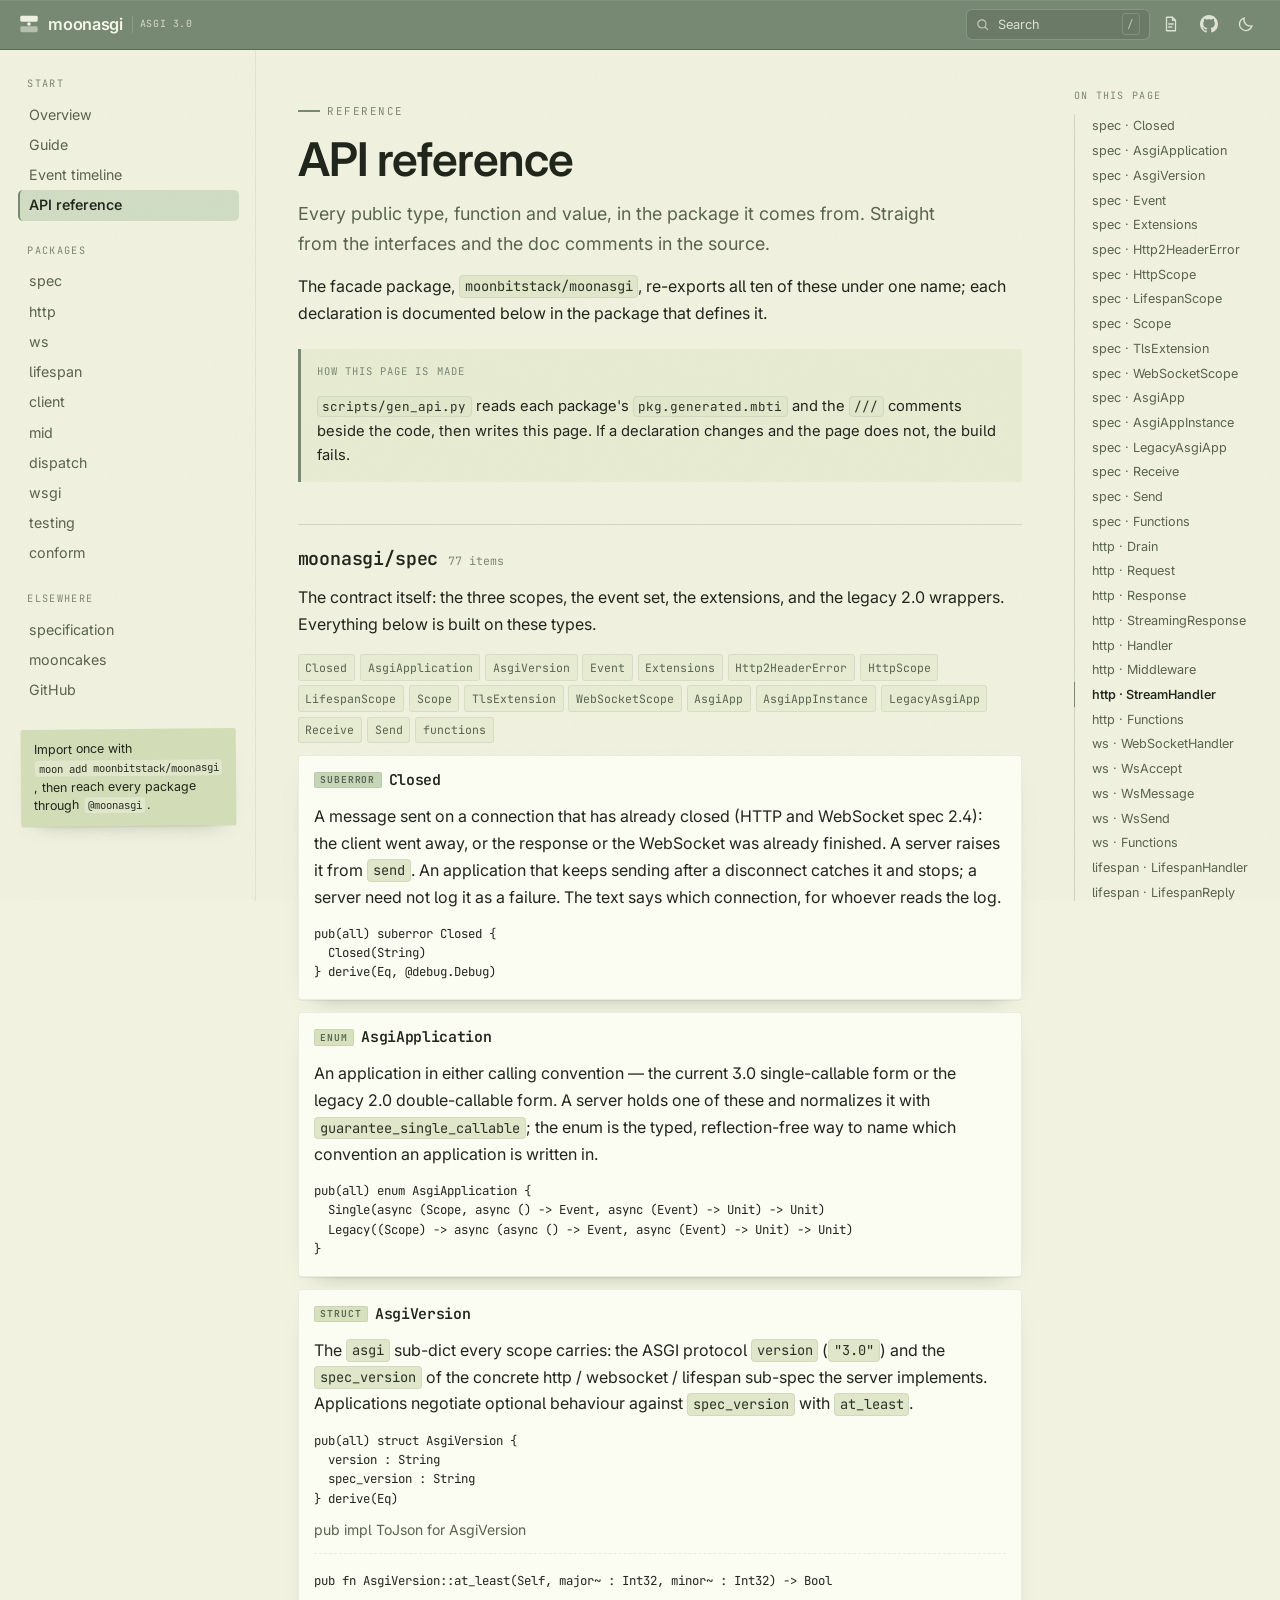
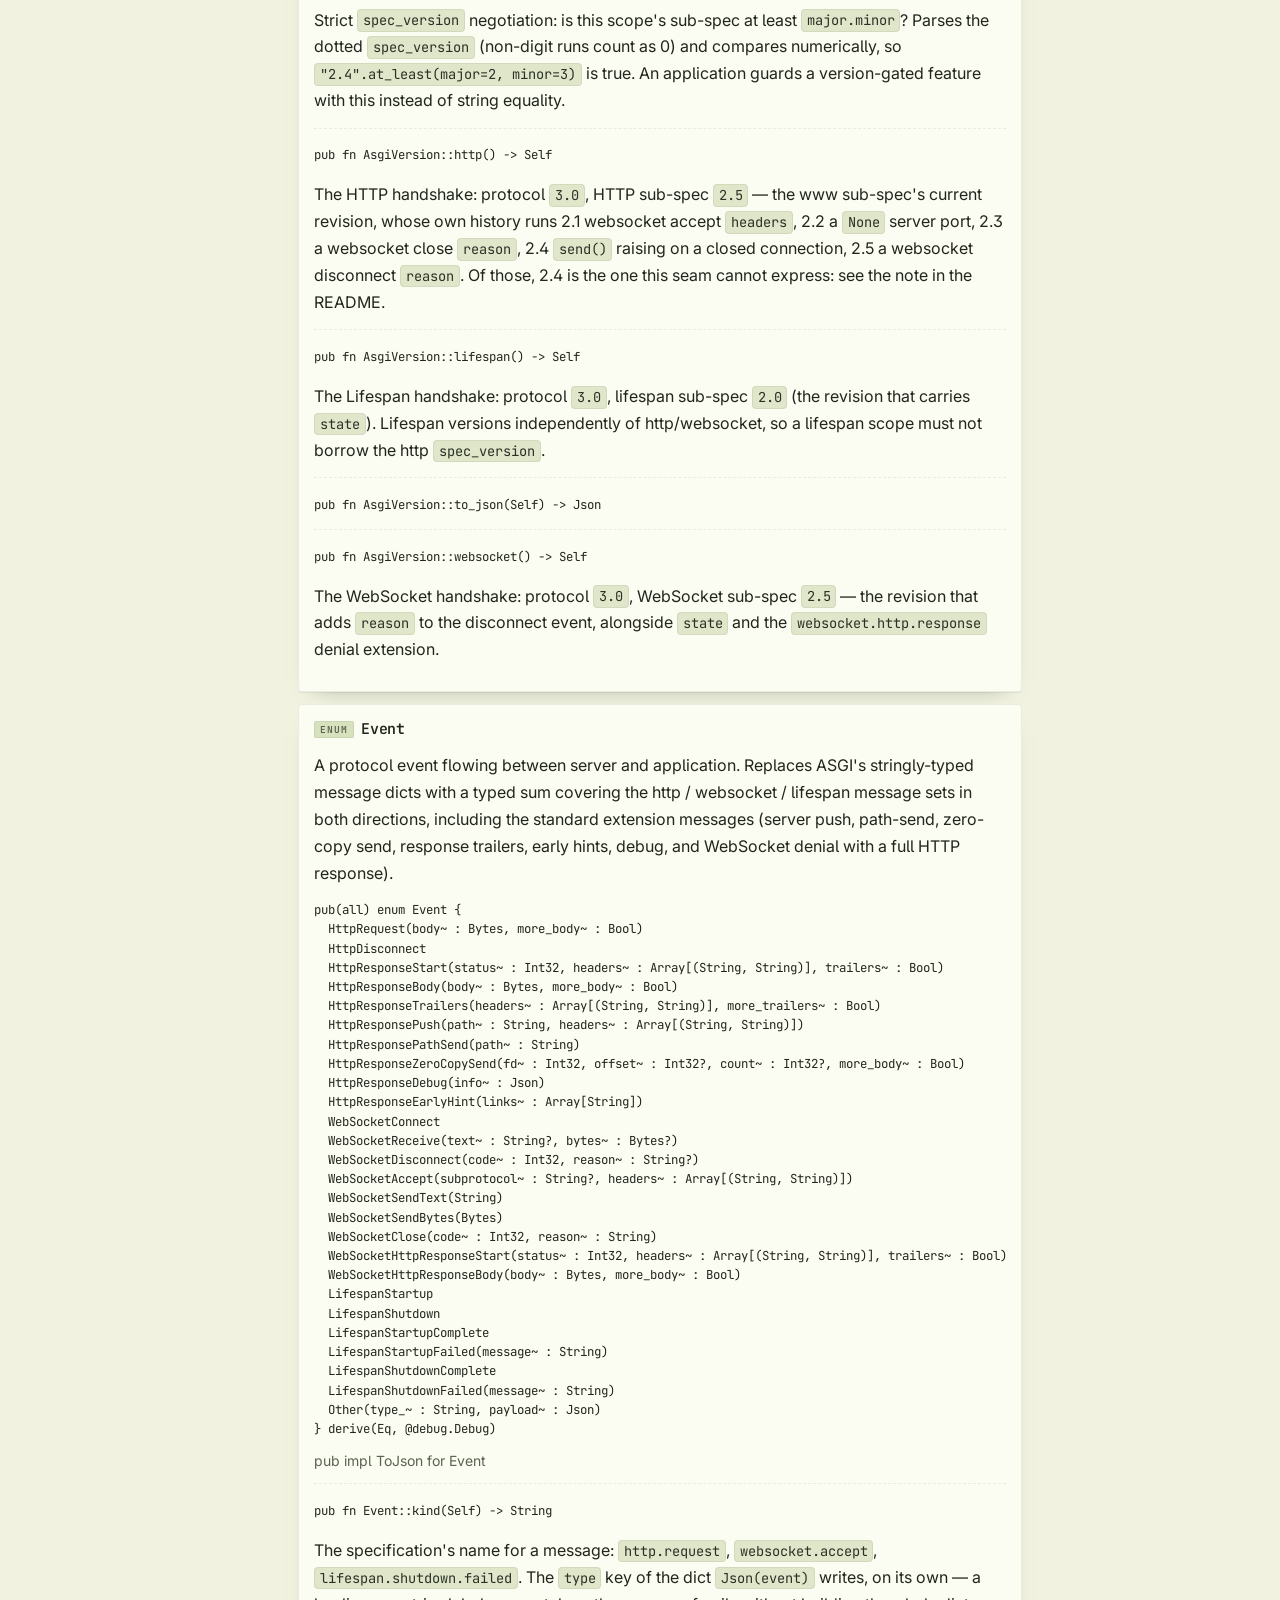
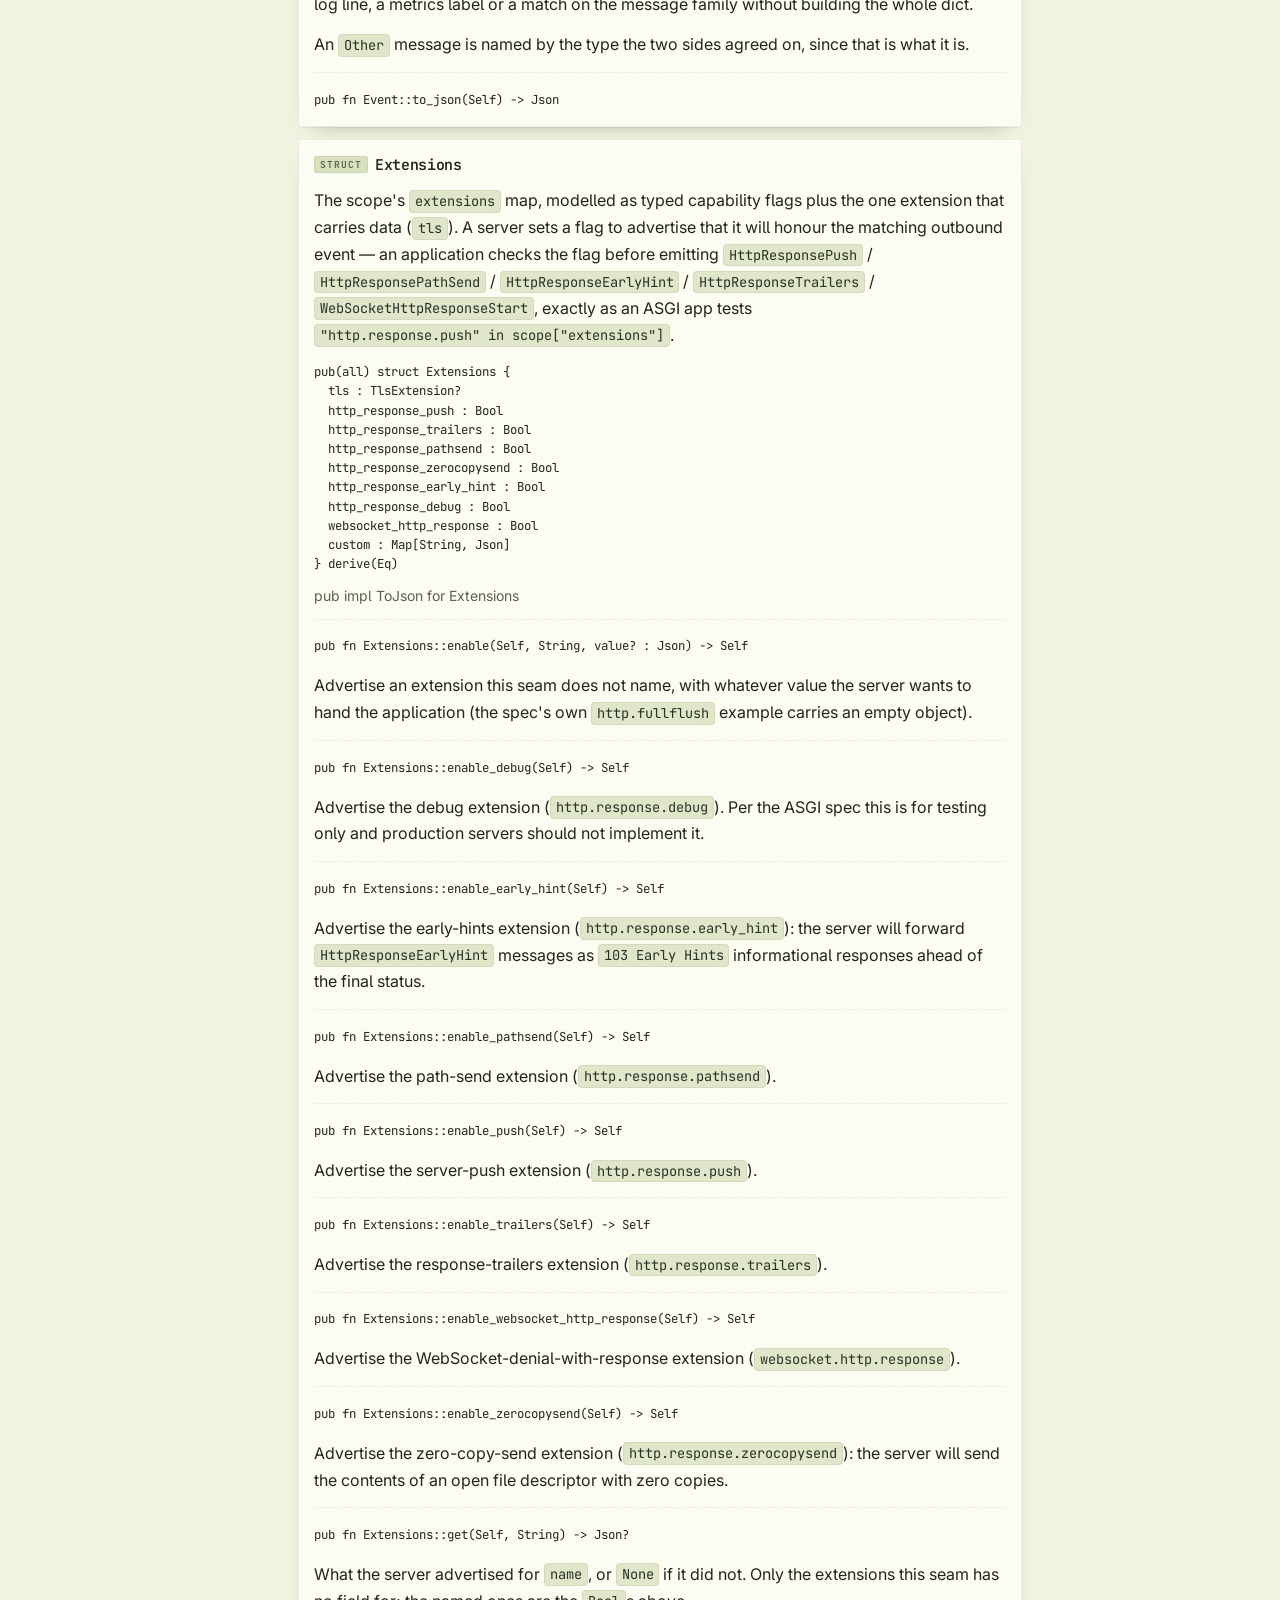
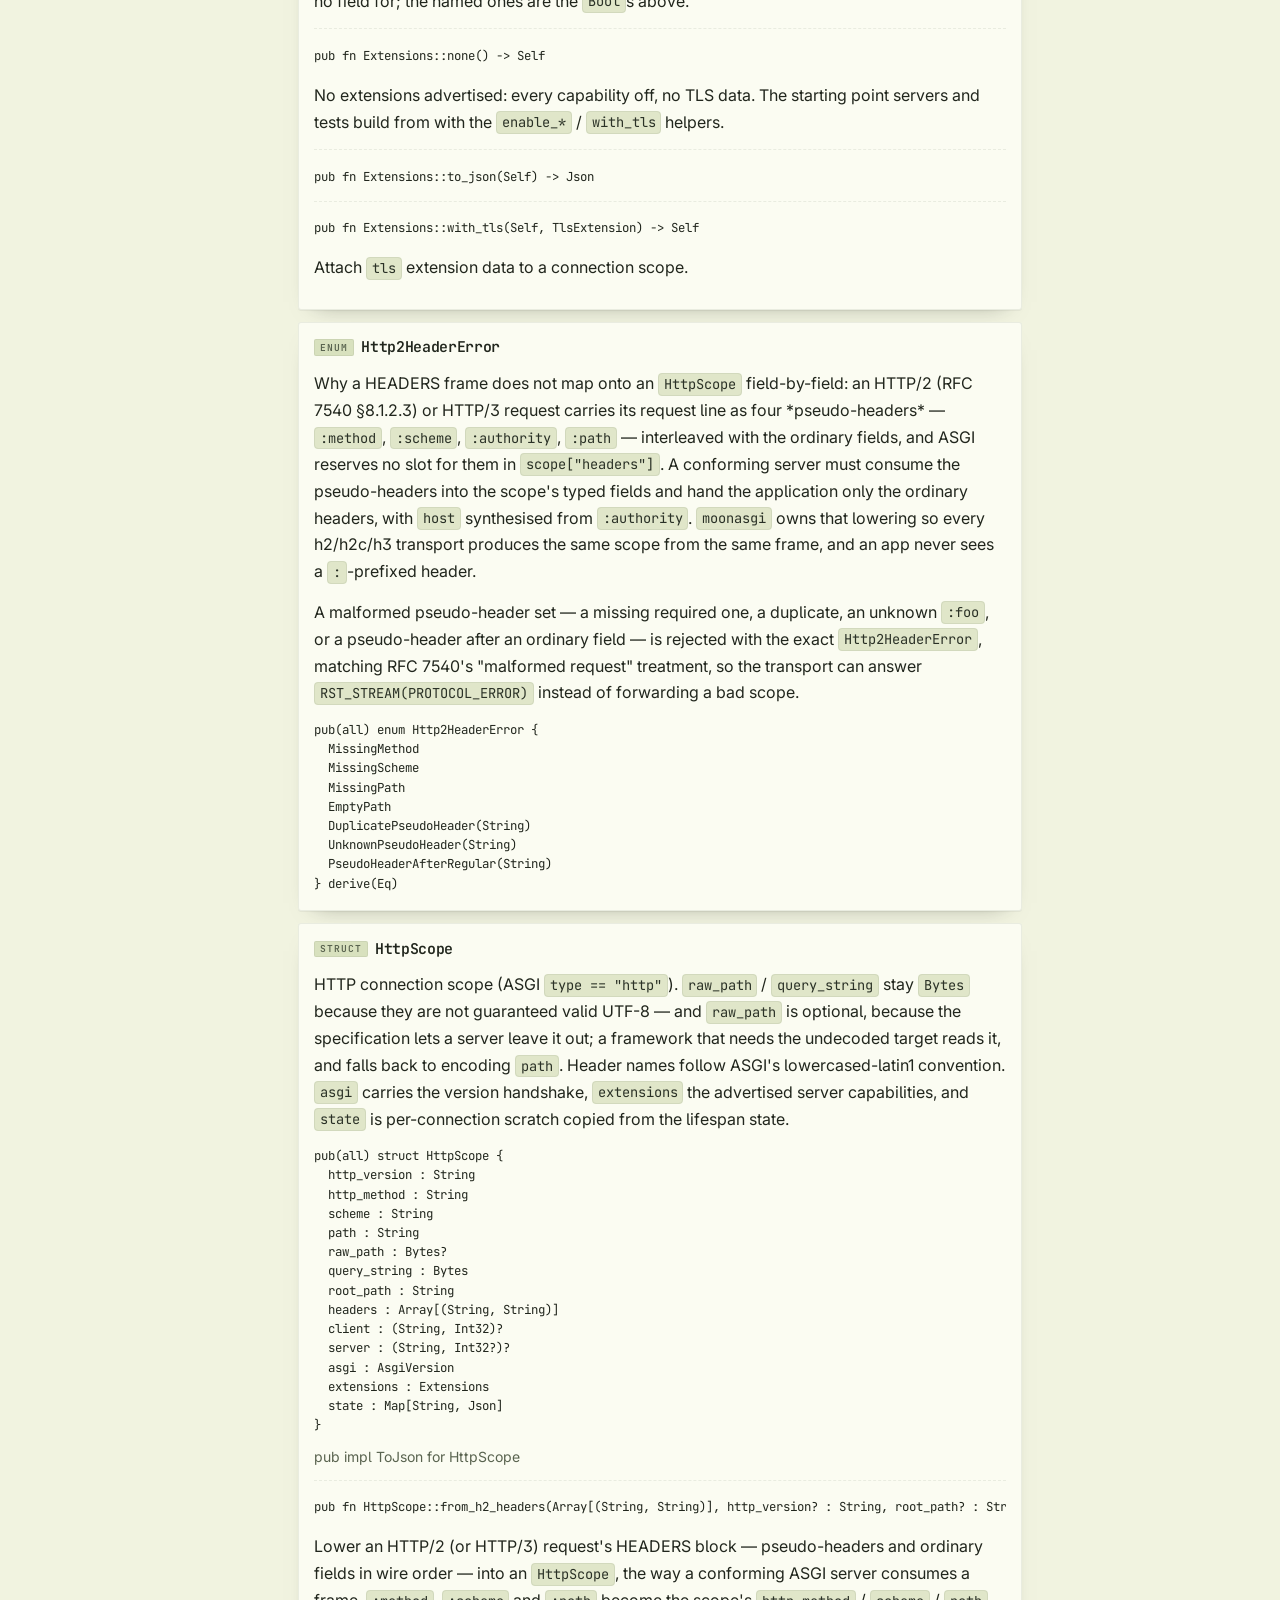
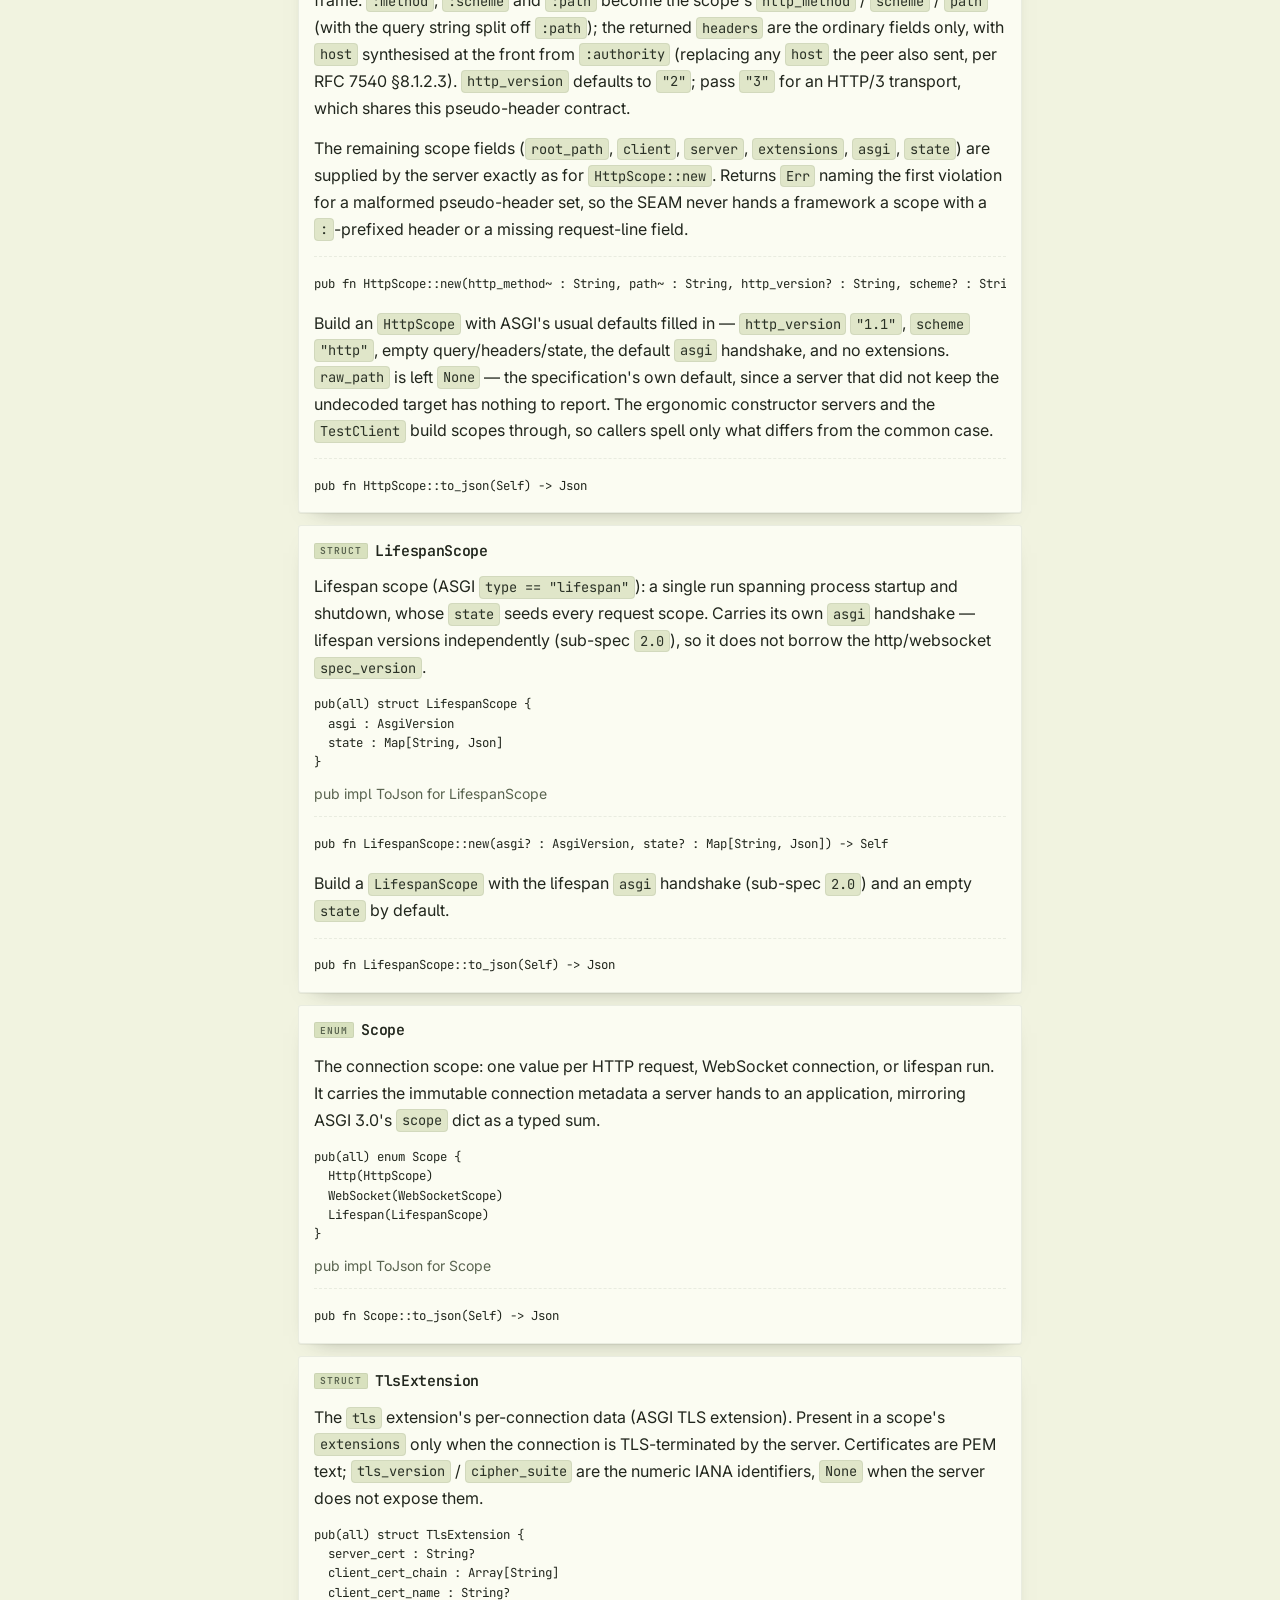
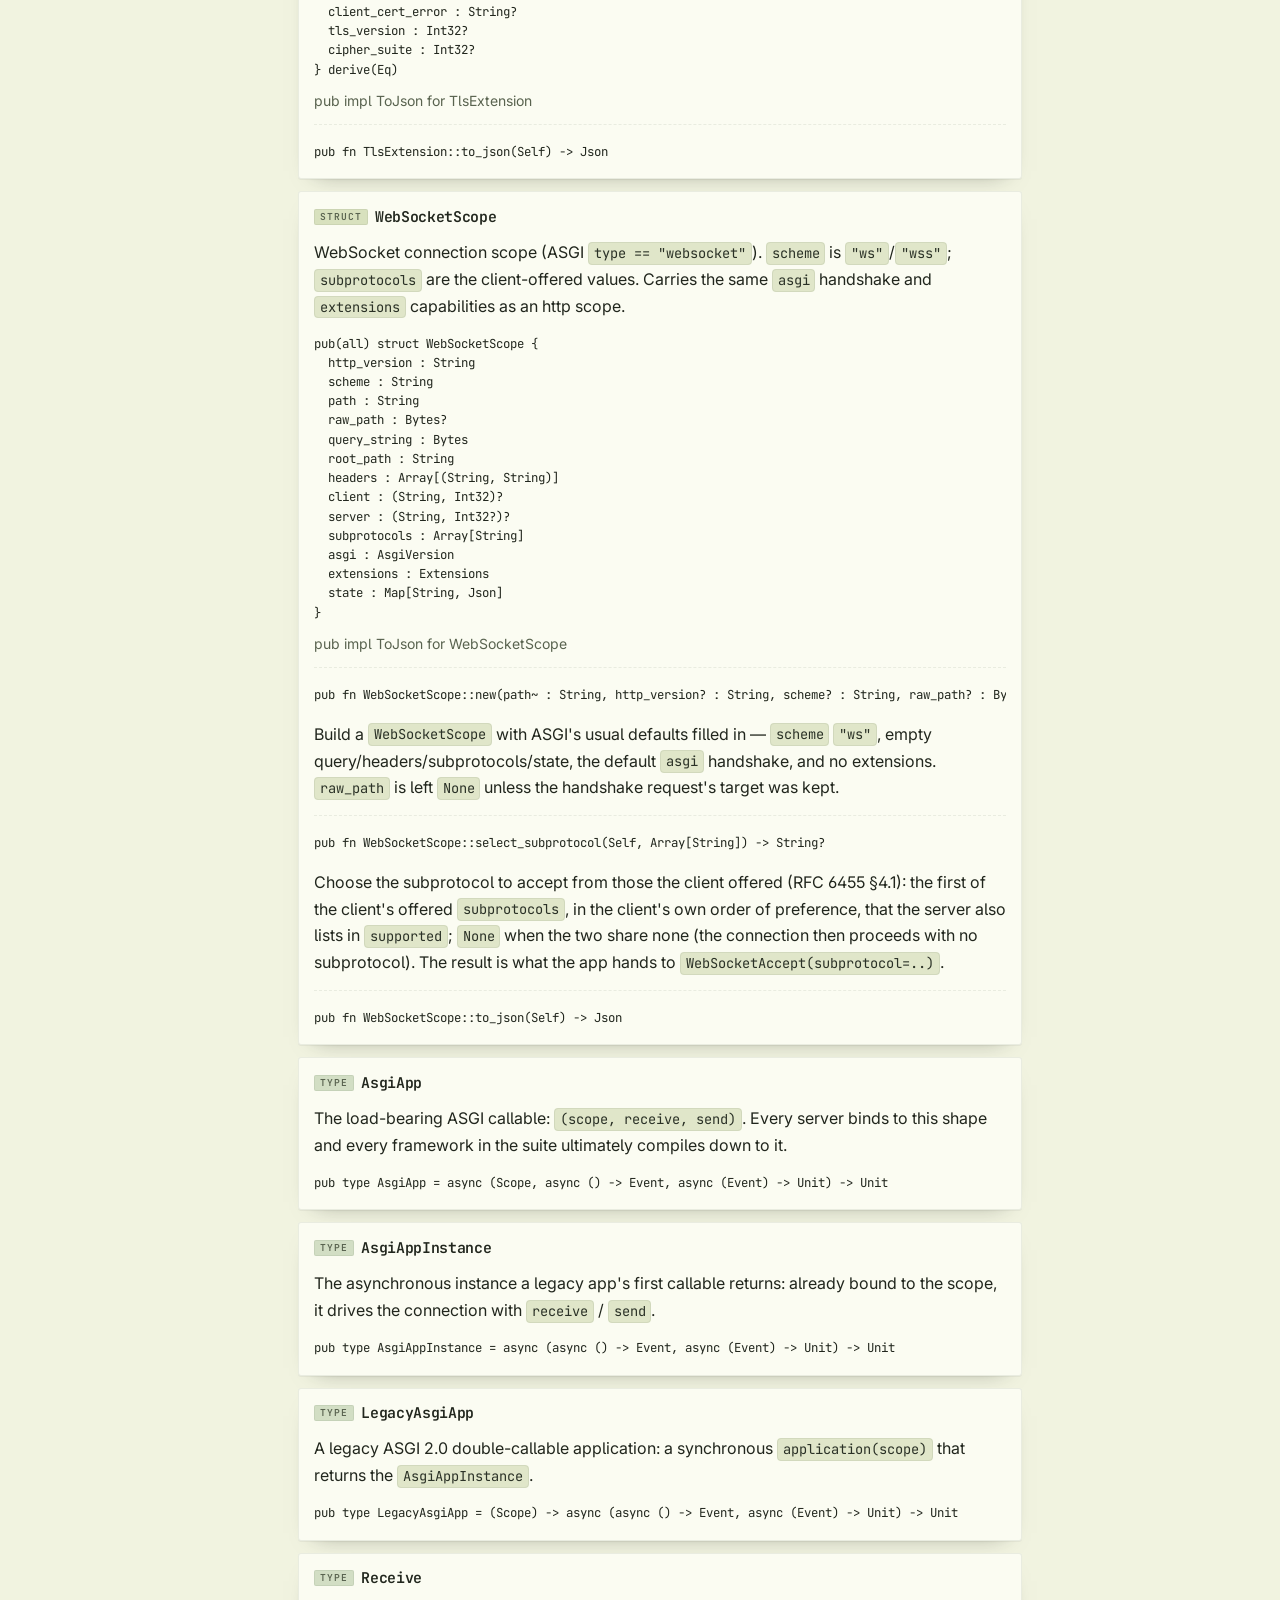
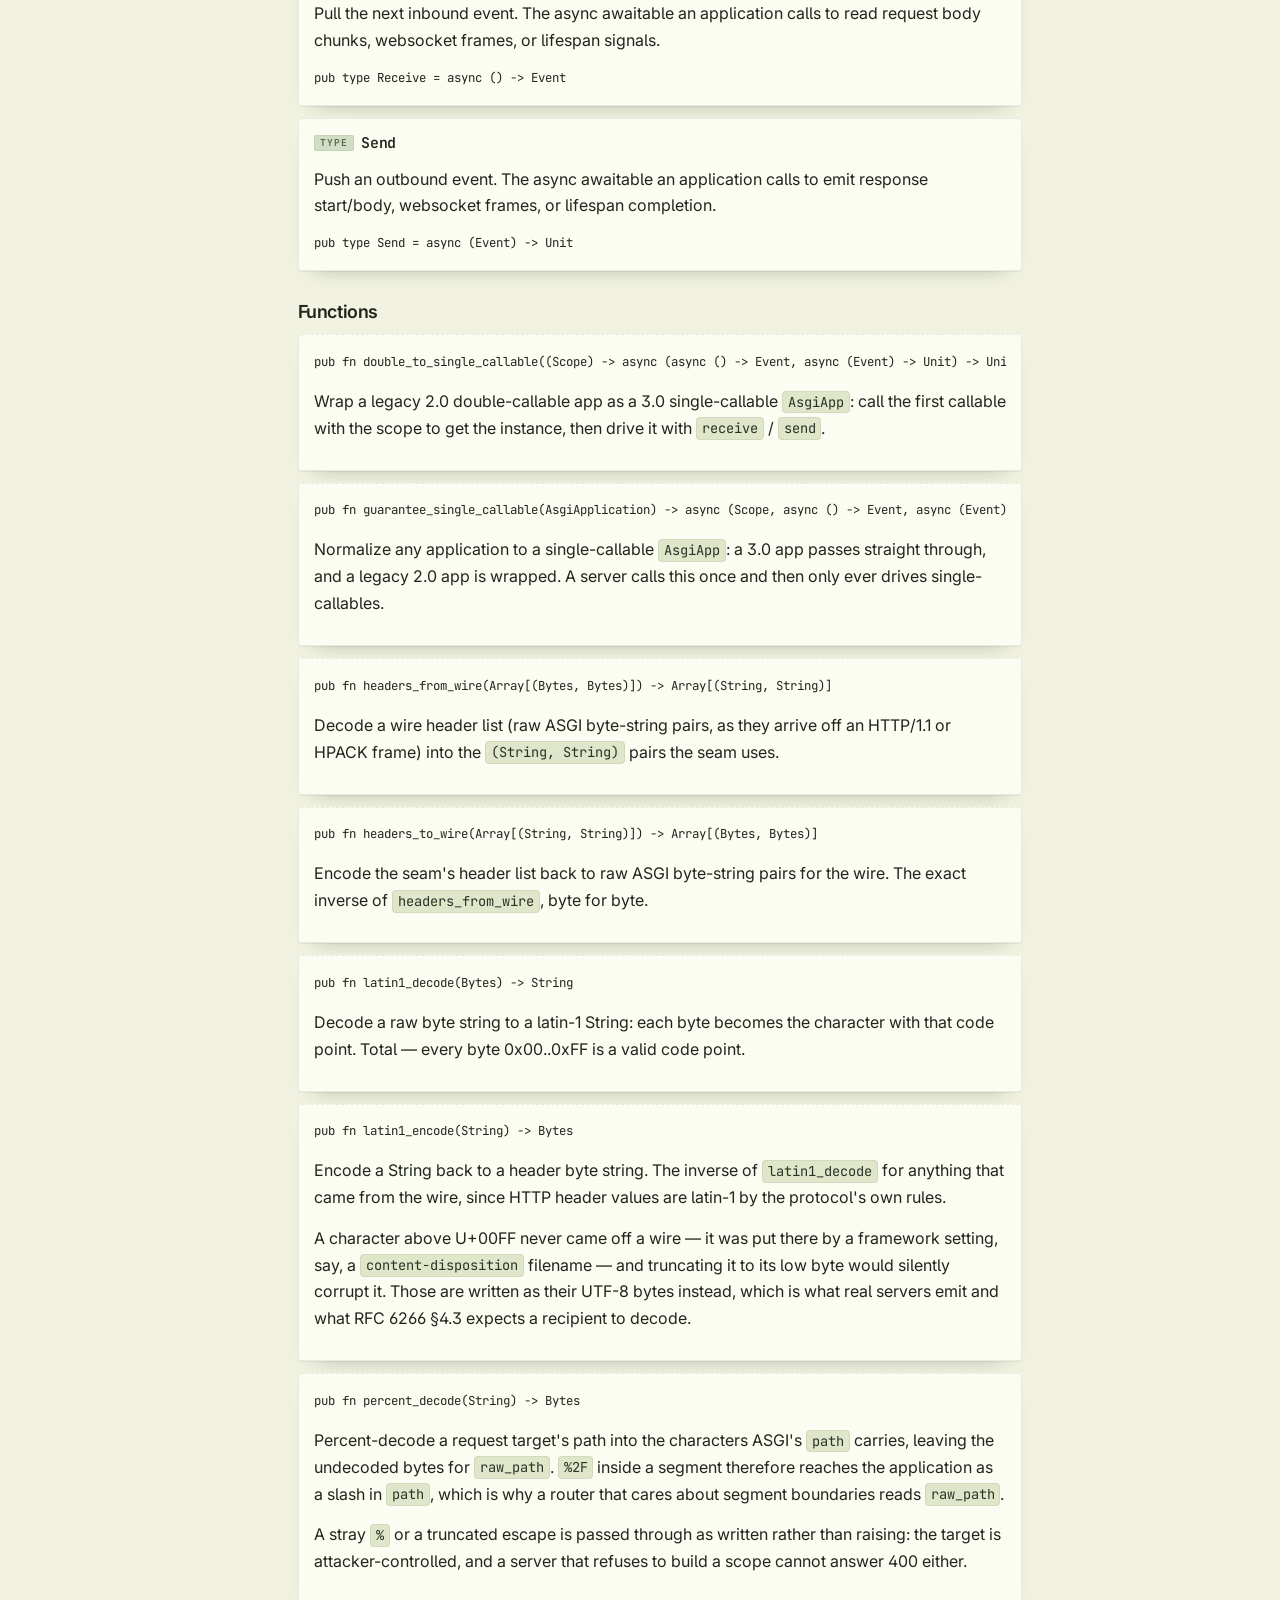
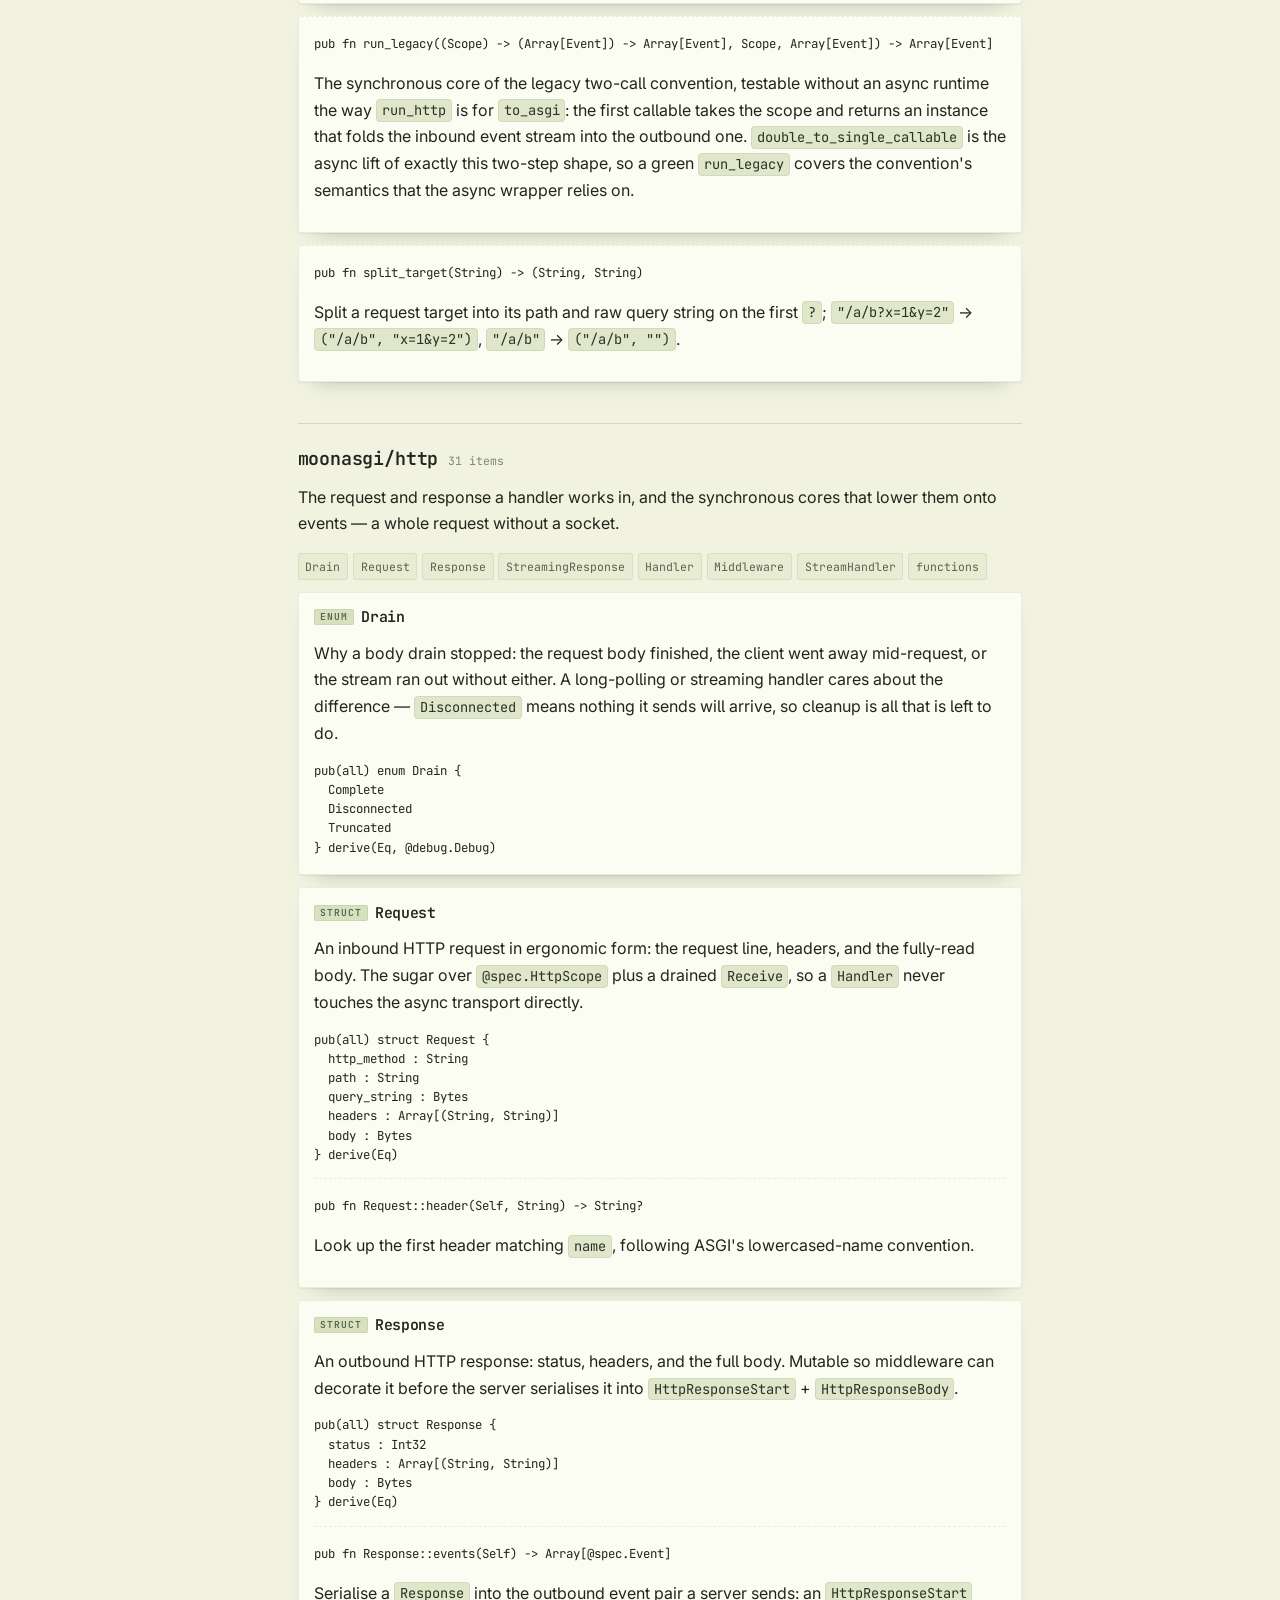
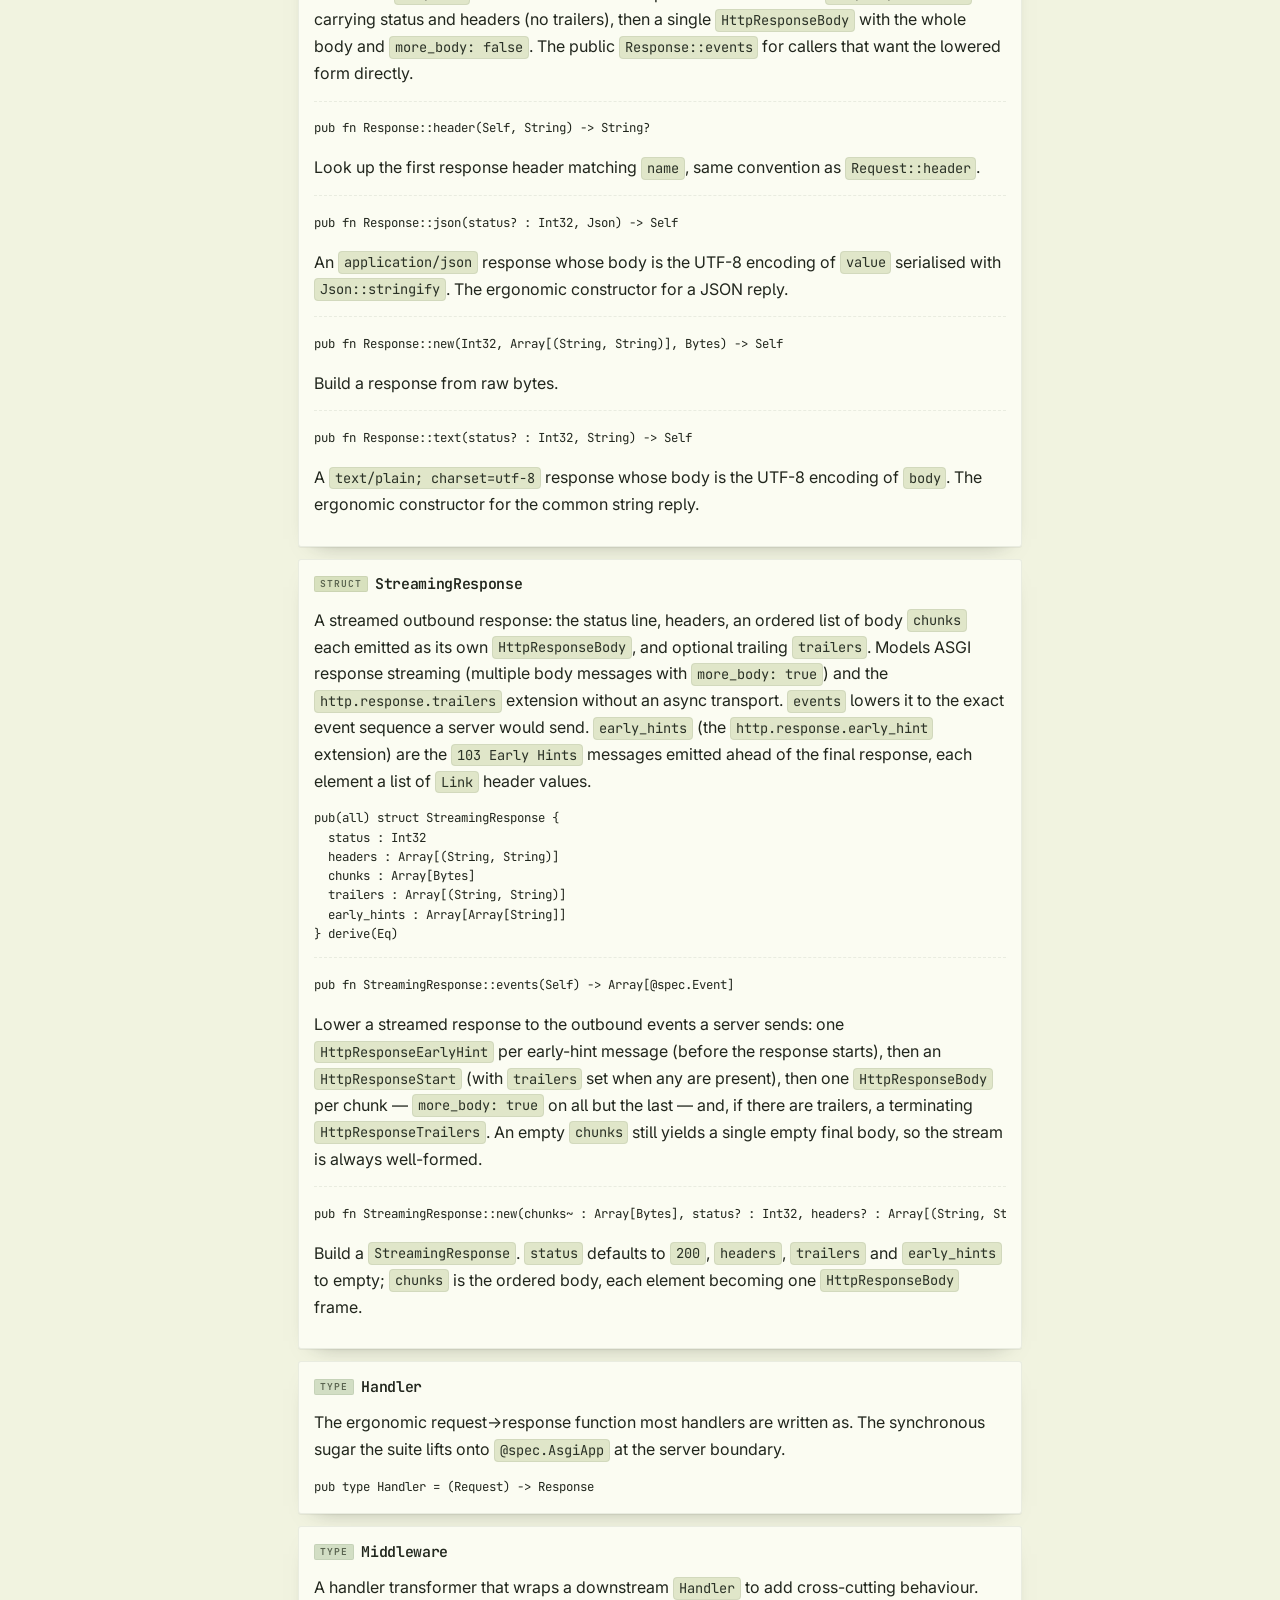
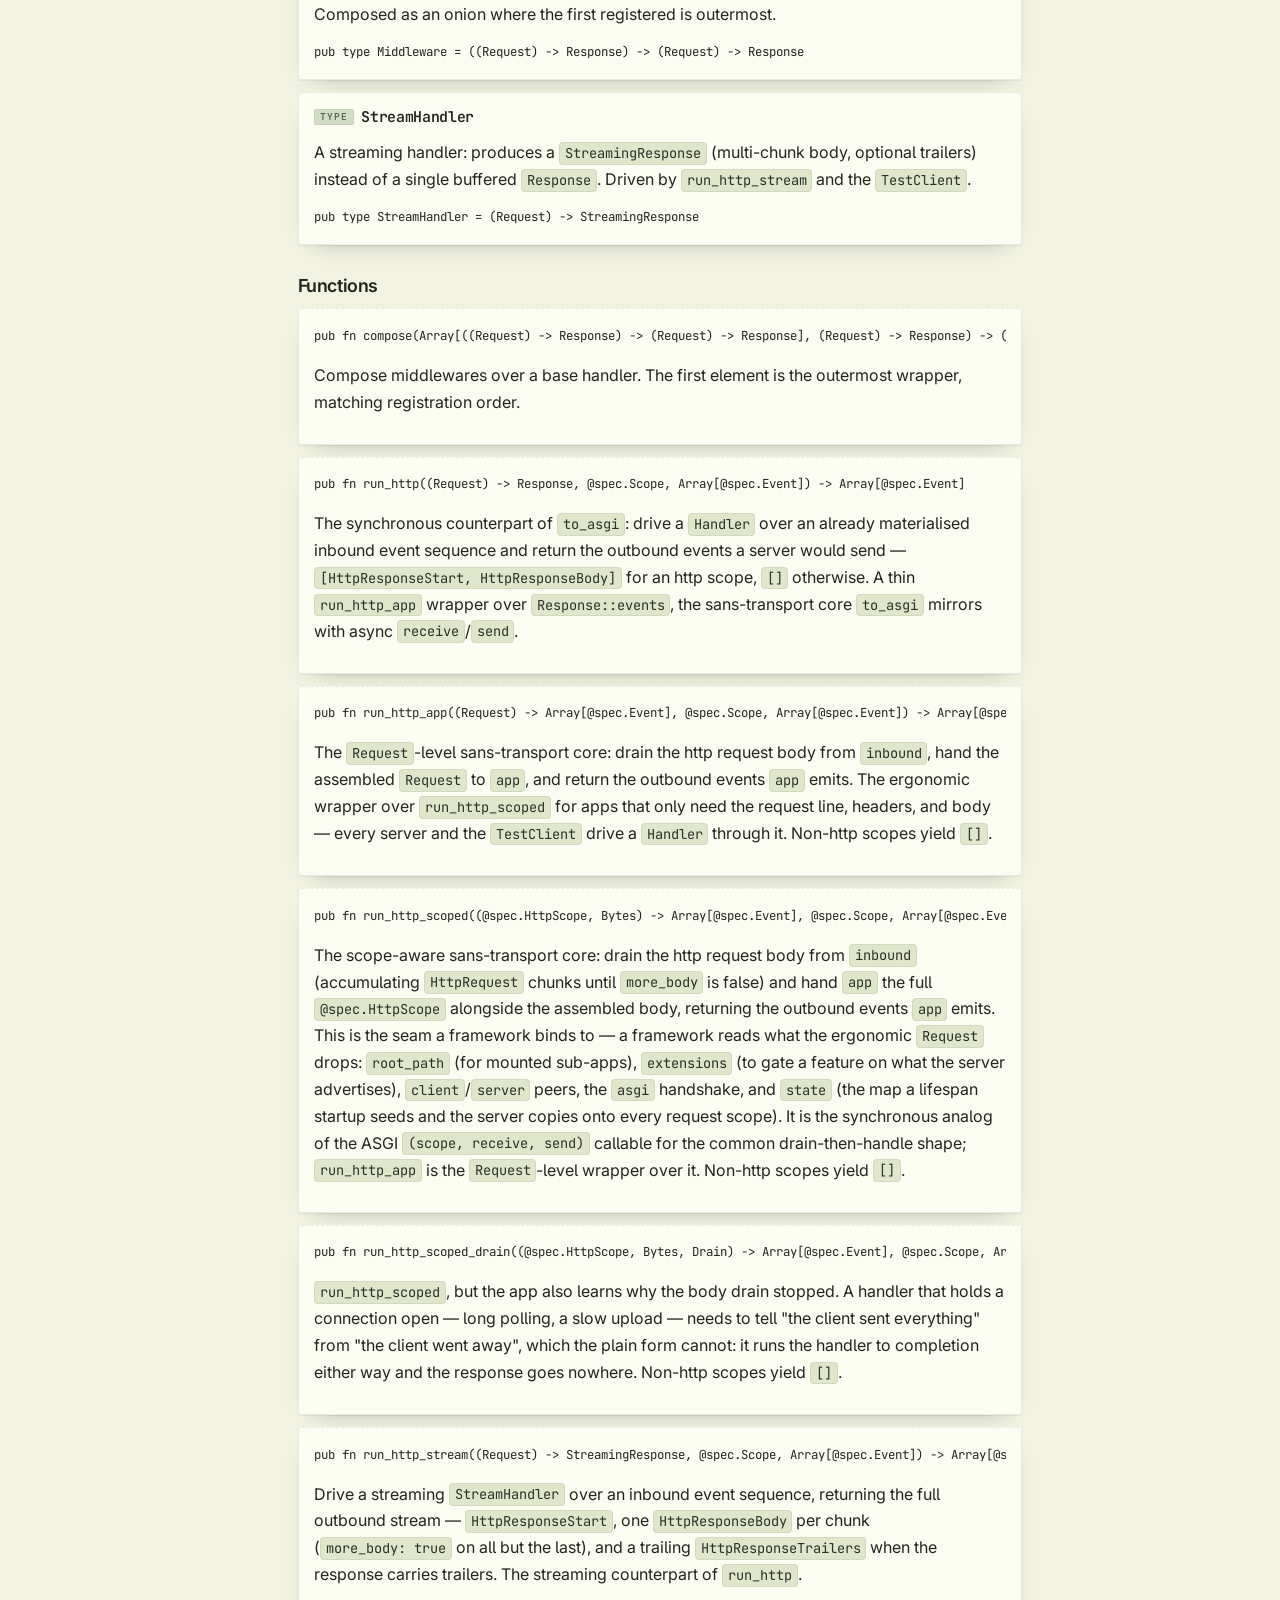
==== commit aaef91fa: "chore(moonasgi): the interfaces and the API page follow the new surface. `moon info` for the four pa" ====
--- a/docs/api.html
+++ b/docs/api.html
@@ -76,7 +76,7 @@
         <p><code>scripts/gen_api.py</code> reads each package's <code>pkg.generated.mbti</code> and the <code>///</code> comments beside the code, then writes this page. If a declaration changes and the page does not, the build fails.</p>
       </div>
 
-      <section class="pkg" id="moonasgi-spec-top"><div class="pkg-head"><h2>moonasgi/spec</h2><span class="count">60 items</span></div><p>The contract itself: the three scopes, the event set, the extensions, and the legacy 2.0 wrappers. Everything below is built on these types.</p><div class="jump"><a href="#moonasgi-spec-closed">Closed</a><a href="#moonasgi-spec-asgiapplication">AsgiApplication</a><a href="#moonasgi-spec-asgiversion">AsgiVersion</a><a href="#moonasgi-spec-event">Event</a><a href="#moonasgi-spec-extensions">Extensions</a><a href="#moonasgi-spec-http2headererror">Http2HeaderError</a><a href="#moonasgi-spec-httpscope">HttpScope</a><a href="#moonasgi-spec-lifespanscope">LifespanScope</a><a href="#moonasgi-spec-scope">Scope</a><a href="#moonasgi-spec-tlsextension">TlsExtension</a><a href="#moonasgi-spec-websocketscope">WebSocketScope</a><a href="#moonasgi-spec-asgiapp">AsgiApp</a><a href="#moonasgi-spec-asgiappinstance">AsgiAppInstance</a><a href="#moonasgi-spec-legacyasgiapp">LegacyAsgiApp</a><a href="#moonasgi-spec-receive">Receive</a><a href="#moonasgi-spec-send">Send</a><a href="#moonasgi-spec-functions">functions</a></div><article class="item"><h3 id="moonasgi-spec-closed"><span class="kind k-suberror">suberror</span>Closed</h3><p>A message sent on a connection that has already closed (HTTP and WebSocket spec 2.4): the client went away, or the response or the WebSocket was already finished. A server raises it from <code>send</code>. An application that keeps sending after a disconnect catches it and stops; a server need not log it as a failure. The text says which connection, for whoever reads the log.</p><pre class="sig mono">pub(all) suberror Closed {
+      <section class="pkg" id="moonasgi-spec-top"><div class="pkg-head"><h2>moonasgi/spec</h2><span class="count">77 items</span></div><p>The contract itself: the three scopes, the event set, the extensions, and the legacy 2.0 wrappers. Everything below is built on these types.</p><div class="jump"><a href="#moonasgi-spec-closed">Closed</a><a href="#moonasgi-spec-asgiapplication">AsgiApplication</a><a href="#moonasgi-spec-asgiversion">AsgiVersion</a><a href="#moonasgi-spec-event">Event</a><a href="#moonasgi-spec-extensions">Extensions</a><a href="#moonasgi-spec-http2headererror">Http2HeaderError</a><a href="#moonasgi-spec-httpscope">HttpScope</a><a href="#moonasgi-spec-lifespanscope">LifespanScope</a><a href="#moonasgi-spec-scope">Scope</a><a href="#moonasgi-spec-tlsextension">TlsExtension</a><a href="#moonasgi-spec-websocketscope">WebSocketScope</a><a href="#moonasgi-spec-asgiapp">AsgiApp</a><a href="#moonasgi-spec-asgiappinstance">AsgiAppInstance</a><a href="#moonasgi-spec-legacyasgiapp">LegacyAsgiApp</a><a href="#moonasgi-spec-receive">Receive</a><a href="#moonasgi-spec-send">Send</a><a href="#moonasgi-spec-functions">functions</a></div><article class="item"><h3 id="moonasgi-spec-closed"><span class="kind k-suberror">suberror</span>Closed</h3><p>A message sent on a connection that has already closed (HTTP and WebSocket spec 2.4): the client went away, or the response or the WebSocket was already finished. A server raises it from <code>send</code>. An application that keeps sending after a disconnect catches it and stops; a server need not log it as a failure. The text says which connection, for whoever reads the log.</p><pre class="sig mono">pub(all) suberror Closed {
   Closed(String)
 } derive(Eq, @debug.Debug)</pre></article><article class="item"><h3 id="moonasgi-spec-asgiapplication"><span class="kind k-enum">enum</span>AsgiApplication</h3><p>An application in either calling convention — the current 3.0 single-callable form or the legacy 2.0 double-callable form. A server holds one of these and normalizes it with <code>guarantee_single_callable</code>; the enum is the typed, reflection-free way to name which convention an application is written in.</p><pre class="sig mono">pub(all) enum AsgiApplication {
   Single(async (Scope, async () -&gt; Event, async (Event) -&gt; Unit) -&gt; Unit)
@@ -84,7 +84,7 @@
 }</pre></article><article class="item"><h3 id="moonasgi-spec-asgiversion"><span class="kind k-struct">struct</span>AsgiVersion</h3><p>The <code>asgi</code> sub-dict every scope carries: the ASGI protocol <code>version</code> (<code>&quot;3.0&quot;</code>) and the <code>spec_version</code> of the concrete http / websocket / lifespan sub-spec the server implements. Applications negotiate optional behaviour against <code>spec_version</code> with <code>at_least</code>.</p><pre class="sig mono">pub(all) struct AsgiVersion {
   version : String
   spec_version : String
-} derive(Eq)</pre><div class="member" id="moonasgi-spec-asgiversion-at_least"><pre class="sig mono">pub fn AsgiVersion::at_least(Self, major~ : Int32, minor~ : Int32) -&gt; Bool</pre><p>Strict <code>spec_version</code> negotiation: is this scope&#x27;s sub-spec at least <code>major.minor</code>? Parses the dotted <code>spec_version</code> (non-digit runs count as 0) and compares numerically, so <code>&quot;2.4&quot;.at_least(major=2, minor=3)</code> is true. An application guards a version-gated feature with this instead of string equality.</p></div><div class="member" id="moonasgi-spec-asgiversion-http"><pre class="sig mono">pub fn AsgiVersion::http() -&gt; Self</pre><p>The HTTP handshake: protocol <code>3.0</code>, HTTP sub-spec <code>2.5</code> — the www sub-spec&#x27;s current revision, whose own history runs 2.1 websocket accept <code>headers</code>, 2.2 a <code>None</code> server port, 2.3 a websocket close <code>reason</code>, 2.4 <code>send()</code> raising on a closed connection, 2.5 a websocket disconnect <code>reason</code>. Of those, 2.4 is the one this seam cannot express: see the note in the README.</p></div><div class="member" id="moonasgi-spec-asgiversion-lifespan"><pre class="sig mono">pub fn AsgiVersion::lifespan() -&gt; Self</pre><p>The Lifespan handshake: protocol <code>3.0</code>, lifespan sub-spec <code>2.0</code> (the revision that carries <code>state</code>). Lifespan versions independently of http/websocket, so a lifespan scope must not borrow the http <code>spec_version</code>.</p></div><div class="member" id="moonasgi-spec-asgiversion-websocket"><pre class="sig mono">pub fn AsgiVersion::websocket() -&gt; Self</pre><p>The WebSocket handshake: protocol <code>3.0</code>, WebSocket sub-spec <code>2.5</code> — the revision that adds <code>reason</code> to the disconnect event, alongside <code>state</code> and the <code>websocket.http.response</code> denial extension.</p></div></article><article class="item"><h3 id="moonasgi-spec-event"><span class="kind k-enum">enum</span>Event</h3><p>A protocol event flowing between server and application. Replaces ASGI&#x27;s stringly-typed message dicts with a typed sum covering the http / websocket / lifespan message sets in both directions, including the standard extension messages (server push, path-send, zero-copy send, response trailers, early hints, debug, and WebSocket denial with a full HTTP response).</p><pre class="sig mono">pub(all) enum Event {
+} derive(Eq)</pre><p class="doc">pub impl ToJson for AsgiVersion</p><div class="member" id="moonasgi-spec-asgiversion-at_least"><pre class="sig mono">pub fn AsgiVersion::at_least(Self, major~ : Int32, minor~ : Int32) -&gt; Bool</pre><p>Strict <code>spec_version</code> negotiation: is this scope&#x27;s sub-spec at least <code>major.minor</code>? Parses the dotted <code>spec_version</code> (non-digit runs count as 0) and compares numerically, so <code>&quot;2.4&quot;.at_least(major=2, minor=3)</code> is true. An application guards a version-gated feature with this instead of string equality.</p></div><div class="member" id="moonasgi-spec-asgiversion-http"><pre class="sig mono">pub fn AsgiVersion::http() -&gt; Self</pre><p>The HTTP handshake: protocol <code>3.0</code>, HTTP sub-spec <code>2.5</code> — the www sub-spec&#x27;s current revision, whose own history runs 2.1 websocket accept <code>headers</code>, 2.2 a <code>None</code> server port, 2.3 a websocket close <code>reason</code>, 2.4 <code>send()</code> raising on a closed connection, 2.5 a websocket disconnect <code>reason</code>. Of those, 2.4 is the one this seam cannot express: see the note in the README.</p></div><div class="member" id="moonasgi-spec-asgiversion-lifespan"><pre class="sig mono">pub fn AsgiVersion::lifespan() -&gt; Self</pre><p>The Lifespan handshake: protocol <code>3.0</code>, lifespan sub-spec <code>2.0</code> (the revision that carries <code>state</code>). Lifespan versions independently of http/websocket, so a lifespan scope must not borrow the http <code>spec_version</code>.</p></div><div class="member" id="moonasgi-spec-asgiversion-to_json"><pre class="sig mono">pub fn AsgiVersion::to_json(Self) -&gt; Json</pre></div><div class="member" id="moonasgi-spec-asgiversion-websocket"><pre class="sig mono">pub fn AsgiVersion::websocket() -&gt; Self</pre><p>The WebSocket handshake: protocol <code>3.0</code>, WebSocket sub-spec <code>2.5</code> — the revision that adds <code>reason</code> to the disconnect event, alongside <code>state</code> and the <code>websocket.http.response</code> denial extension.</p></div></article><article class="item"><h3 id="moonasgi-spec-event"><span class="kind k-enum">enum</span>Event</h3><p>A protocol event flowing between server and application. Replaces ASGI&#x27;s stringly-typed message dicts with a typed sum covering the http / websocket / lifespan message sets in both directions, including the standard extension messages (server push, path-send, zero-copy send, response trailers, early hints, debug, and WebSocket denial with a full HTTP response).</p><pre class="sig mono">pub(all) enum Event {
   HttpRequest(body~ : Bytes, more_body~ : Bool)
   HttpDisconnect
   HttpResponseStart(status~ : Int32, headers~ : Array[(String, String)], trailers~ : Bool)
@@ -111,7 +111,7 @@
   LifespanShutdownComplete
   LifespanShutdownFailed(message~ : String)
   Other(type_~ : String, payload~ : Json)
-} derive(Eq, @debug.Debug)</pre></article><article class="item"><h3 id="moonasgi-spec-extensions"><span class="kind k-struct">struct</span>Extensions</h3><p>The scope&#x27;s <code>extensions</code> map, modelled as typed capability flags plus the one extension that carries data (<code>tls</code>). A server sets a flag to advertise that it will honour the matching outbound event — an application checks the flag before emitting <code>HttpResponsePush</code> / <code>HttpResponsePathSend</code> / <code>HttpResponseEarlyHint</code> / <code>HttpResponseTrailers</code> / <code>WebSocketHttpResponseStart</code>, exactly as an ASGI app tests <code>&quot;http.response.push&quot; in scope[&quot;extensions&quot;]</code>.</p><pre class="sig mono">pub(all) struct Extensions {
+} derive(Eq, @debug.Debug)</pre><p class="doc">pub impl ToJson for Event</p><div class="member" id="moonasgi-spec-event-kind"><pre class="sig mono">pub fn Event::kind(Self) -&gt; String</pre><p>The specification&#x27;s name for a message: <code>http.request</code>, <code>websocket.accept</code>, <code>lifespan.shutdown.failed</code>. The <code>type</code> key of the dict <code>Json(event)</code> writes, on its own — a log line, a metrics label or a match on the message family without building the whole dict.</p><p>An <code>Other</code> message is named by the type the two sides agreed on, since that is what it is.</p></div><div class="member" id="moonasgi-spec-event-to_json"><pre class="sig mono">pub fn Event::to_json(Self) -&gt; Json</pre></div></article><article class="item"><h3 id="moonasgi-spec-extensions"><span class="kind k-struct">struct</span>Extensions</h3><p>The scope&#x27;s <code>extensions</code> map, modelled as typed capability flags plus the one extension that carries data (<code>tls</code>). A server sets a flag to advertise that it will honour the matching outbound event — an application checks the flag before emitting <code>HttpResponsePush</code> / <code>HttpResponsePathSend</code> / <code>HttpResponseEarlyHint</code> / <code>HttpResponseTrailers</code> / <code>WebSocketHttpResponseStart</code>, exactly as an ASGI app tests <code>&quot;http.response.push&quot; in scope[&quot;extensions&quot;]</code>.</p><pre class="sig mono">pub(all) struct Extensions {
   tls : TlsExtension?
   http_response_push : Bool
   http_response_trailers : Bool
@@ -121,7 +121,7 @@
   http_response_debug : Bool
   websocket_http_response : Bool
   custom : Map[String, Json]
-} derive(Eq)</pre><div class="member" id="moonasgi-spec-extensions-enable"><pre class="sig mono">pub fn Extensions::enable(Self, String, value? : Json) -&gt; Self</pre><p>Advertise an extension this seam does not name, with whatever value the server wants to hand the application (the spec&#x27;s own <code>http.fullflush</code> example carries an empty object).</p></div><div class="member" id="moonasgi-spec-extensions-enable_debug"><pre class="sig mono">pub fn Extensions::enable_debug(Self) -&gt; Self</pre><p>Advertise the debug extension (<code>http.response.debug</code>). Per the ASGI spec this is for testing only and production servers should not implement it.</p></div><div class="member" id="moonasgi-spec-extensions-enable_early_hint"><pre class="sig mono">pub fn Extensions::enable_early_hint(Self) -&gt; Self</pre><p>Advertise the early-hints extension (<code>http.response.early_hint</code>): the server will forward <code>HttpResponseEarlyHint</code> messages as <code>103 Early Hints</code> informational responses ahead of the final status.</p></div><div class="member" id="moonasgi-spec-extensions-enable_pathsend"><pre class="sig mono">pub fn Extensions::enable_pathsend(Self) -&gt; Self</pre><p>Advertise the path-send extension (<code>http.response.pathsend</code>).</p></div><div class="member" id="moonasgi-spec-extensions-enable_push"><pre class="sig mono">pub fn Extensions::enable_push(Self) -&gt; Self</pre><p>Advertise the server-push extension (<code>http.response.push</code>).</p></div><div class="member" id="moonasgi-spec-extensions-enable_trailers"><pre class="sig mono">pub fn Extensions::enable_trailers(Self) -&gt; Self</pre><p>Advertise the response-trailers extension (<code>http.response.trailers</code>).</p></div><div class="member" id="moonasgi-spec-extensions-enable_websocket_http_response"><pre class="sig mono">pub fn Extensions::enable_websocket_http_response(Self) -&gt; Self</pre><p>Advertise the WebSocket-denial-with-response extension (<code>websocket.http.response</code>).</p></div><div class="member" id="moonasgi-spec-extensions-enable_zerocopysend"><pre class="sig mono">pub fn Extensions::enable_zerocopysend(Self) -&gt; Self</pre><p>Advertise the zero-copy-send extension (<code>http.response.zerocopysend</code>): the server will send the contents of an open file descriptor with zero copies.</p></div><div class="member" id="moonasgi-spec-extensions-get"><pre class="sig mono">pub fn Extensions::get(Self, String) -&gt; Json?</pre><p>What the server advertised for <code>name</code>, or <code>None</code> if it did not. Only the extensions this seam has no field for; the named ones are the <code>Bool</code>s above.</p></div><div class="member" id="moonasgi-spec-extensions-none"><pre class="sig mono">pub fn Extensions::none() -&gt; Self</pre><p>No extensions advertised: every capability off, no TLS data. The starting point servers and tests build from with the <code>enable_*</code> / <code>with_tls</code> helpers.</p></div><div class="member" id="moonasgi-spec-extensions-with_tls"><pre class="sig mono">pub fn Extensions::with_tls(Self, TlsExtension) -&gt; Self</pre><p>Attach <code>tls</code> extension data to a connection scope.</p></div></article><article class="item"><h3 id="moonasgi-spec-http2headererror"><span class="kind k-enum">enum</span>Http2HeaderError</h3><p>Why a HEADERS frame does not map onto an <code>HttpScope</code> field-by-field: an HTTP/2 (RFC 7540 §8.1.2.3) or HTTP/3 request carries its request line as four *pseudo-headers* — <code>:method</code>, <code>:scheme</code>, <code>:authority</code>, <code>:path</code> — interleaved with the ordinary fields, and ASGI reserves no slot for them in <code>scope[&quot;headers&quot;]</code>. A conforming server must consume the pseudo-headers into the scope&#x27;s typed fields and hand the application only the ordinary headers, with <code>host</code> synthesised from <code>:authority</code>. <code>moonasgi</code> owns that lowering so every h2/h2c/h3 transport produces the same scope from the same frame, and an app never sees a <code>:</code>-prefixed header.</p><p>A malformed pseudo-header set — a missing required one, a duplicate, an unknown <code>:foo</code>, or a pseudo-header after an ordinary field — is rejected with the exact <code>Http2HeaderError</code>, matching RFC 7540&#x27;s &quot;malformed request&quot; treatment, so the transport can answer <code>RST_STREAM(PROTOCOL_ERROR)</code> instead of forwarding a bad scope.</p><pre class="sig mono">pub(all) enum Http2HeaderError {
+} derive(Eq)</pre><p class="doc">pub impl ToJson for Extensions</p><div class="member" id="moonasgi-spec-extensions-enable"><pre class="sig mono">pub fn Extensions::enable(Self, String, value? : Json) -&gt; Self</pre><p>Advertise an extension this seam does not name, with whatever value the server wants to hand the application (the spec&#x27;s own <code>http.fullflush</code> example carries an empty object).</p></div><div class="member" id="moonasgi-spec-extensions-enable_debug"><pre class="sig mono">pub fn Extensions::enable_debug(Self) -&gt; Self</pre><p>Advertise the debug extension (<code>http.response.debug</code>). Per the ASGI spec this is for testing only and production servers should not implement it.</p></div><div class="member" id="moonasgi-spec-extensions-enable_early_hint"><pre class="sig mono">pub fn Extensions::enable_early_hint(Self) -&gt; Self</pre><p>Advertise the early-hints extension (<code>http.response.early_hint</code>): the server will forward <code>HttpResponseEarlyHint</code> messages as <code>103 Early Hints</code> informational responses ahead of the final status.</p></div><div class="member" id="moonasgi-spec-extensions-enable_pathsend"><pre class="sig mono">pub fn Extensions::enable_pathsend(Self) -&gt; Self</pre><p>Advertise the path-send extension (<code>http.response.pathsend</code>).</p></div><div class="member" id="moonasgi-spec-extensions-enable_push"><pre class="sig mono">pub fn Extensions::enable_push(Self) -&gt; Self</pre><p>Advertise the server-push extension (<code>http.response.push</code>).</p></div><div class="member" id="moonasgi-spec-extensions-enable_trailers"><pre class="sig mono">pub fn Extensions::enable_trailers(Self) -&gt; Self</pre><p>Advertise the response-trailers extension (<code>http.response.trailers</code>).</p></div><div class="member" id="moonasgi-spec-extensions-enable_websocket_http_response"><pre class="sig mono">pub fn Extensions::enable_websocket_http_response(Self) -&gt; Self</pre><p>Advertise the WebSocket-denial-with-response extension (<code>websocket.http.response</code>).</p></div><div class="member" id="moonasgi-spec-extensions-enable_zerocopysend"><pre class="sig mono">pub fn Extensions::enable_zerocopysend(Self) -&gt; Self</pre><p>Advertise the zero-copy-send extension (<code>http.response.zerocopysend</code>): the server will send the contents of an open file descriptor with zero copies.</p></div><div class="member" id="moonasgi-spec-extensions-get"><pre class="sig mono">pub fn Extensions::get(Self, String) -&gt; Json?</pre><p>What the server advertised for <code>name</code>, or <code>None</code> if it did not. Only the extensions this seam has no field for; the named ones are the <code>Bool</code>s above.</p></div><div class="member" id="moonasgi-spec-extensions-none"><pre class="sig mono">pub fn Extensions::none() -&gt; Self</pre><p>No extensions advertised: every capability off, no TLS data. The starting point servers and tests build from with the <code>enable_*</code> / <code>with_tls</code> helpers.</p></div><div class="member" id="moonasgi-spec-extensions-to_json"><pre class="sig mono">pub fn Extensions::to_json(Self) -&gt; Json</pre></div><div class="member" id="moonasgi-spec-extensions-with_tls"><pre class="sig mono">pub fn Extensions::with_tls(Self, TlsExtension) -&gt; Self</pre><p>Attach <code>tls</code> extension data to a connection scope.</p></div></article><article class="item"><h3 id="moonasgi-spec-http2headererror"><span class="kind k-enum">enum</span>Http2HeaderError</h3><p>Why a HEADERS frame does not map onto an <code>HttpScope</code> field-by-field: an HTTP/2 (RFC 7540 §8.1.2.3) or HTTP/3 request carries its request line as four *pseudo-headers* — <code>:method</code>, <code>:scheme</code>, <code>:authority</code>, <code>:path</code> — interleaved with the ordinary fields, and ASGI reserves no slot for them in <code>scope[&quot;headers&quot;]</code>. A conforming server must consume the pseudo-headers into the scope&#x27;s typed fields and hand the application only the ordinary headers, with <code>host</code> synthesised from <code>:authority</code>. <code>moonasgi</code> owns that lowering so every h2/h2c/h3 transport produces the same scope from the same frame, and an app never sees a <code>:</code>-prefixed header.</p><p>A malformed pseudo-header set — a missing required one, a duplicate, an unknown <code>:foo</code>, or a pseudo-header after an ordinary field — is rejected with the exact <code>Http2HeaderError</code>, matching RFC 7540&#x27;s &quot;malformed request&quot; treatment, so the transport can answer <code>RST_STREAM(PROTOCOL_ERROR)</code> instead of forwarding a bad scope.</p><pre class="sig mono">pub(all) enum Http2HeaderError {
   MissingMethod
   MissingScheme
   MissingPath
@@ -129,12 +129,12 @@
   DuplicatePseudoHeader(String)
   UnknownPseudoHeader(String)
   PseudoHeaderAfterRegular(String)
-} derive(Eq)</pre></article><article class="item"><h3 id="moonasgi-spec-httpscope"><span class="kind k-struct">struct</span>HttpScope</h3><p>HTTP connection scope (ASGI <code>type == &quot;http&quot;</code>). <code>raw_path</code> / <code>query_string</code> stay <code>Bytes</code> because they are not guaranteed valid UTF-8; header names follow ASGI&#x27;s lowercased-latin1 convention. <code>asgi</code> carries the version handshake, <code>extensions</code> the advertised server capabilities, and <code>state</code> is per-connection scratch copied from the lifespan state.</p><pre class="sig mono">pub(all) struct HttpScope {
+} derive(Eq)</pre></article><article class="item"><h3 id="moonasgi-spec-httpscope"><span class="kind k-struct">struct</span>HttpScope</h3><p>HTTP connection scope (ASGI <code>type == &quot;http&quot;</code>). <code>raw_path</code> / <code>query_string</code> stay <code>Bytes</code> because they are not guaranteed valid UTF-8 — and <code>raw_path</code> is optional, because the specification lets a server leave it out; a framework that needs the undecoded target reads it, and falls back to encoding <code>path</code>. Header names follow ASGI&#x27;s lowercased-latin1 convention. <code>asgi</code> carries the version handshake, <code>extensions</code> the advertised server capabilities, and <code>state</code> is per-connection scratch copied from the lifespan state.</p><pre class="sig mono">pub(all) struct HttpScope {
   http_version : String
   http_method : String
   scheme : String
   path : String
-  raw_path : Bytes
+  raw_path : Bytes?
   query_string : Bytes
   root_path : String
   headers : Array[(String, String)]
@@ -143,25 +143,25 @@
   asgi : AsgiVersion
   extensions : Extensions
   state : Map[String, Json]
-}</pre><div class="member" id="moonasgi-spec-httpscope-from_h2_headers"><pre class="sig mono">pub fn HttpScope::from_h2_headers(Array[(String, String)], http_version? : String, root_path? : String, client? : (String, Int32), server? : (String, Int32?), extensions? : Extensions, asgi? : AsgiVersion, state? : Map[String, Json]) -&gt; Result[Self, Http2HeaderError]</pre><p>Lower an HTTP/2 (or HTTP/3) request&#x27;s HEADERS block — pseudo-headers and ordinary fields in wire order — into an <code>HttpScope</code>, the way a conforming ASGI server consumes a frame. <code>:method</code>, <code>:scheme</code> and <code>:path</code> become the scope&#x27;s <code>http_method</code> / <code>scheme</code> / <code>path</code> (with the query string split off <code>:path</code>); the returned <code>headers</code> are the ordinary fields only, with <code>host</code> synthesised at the front from <code>:authority</code> (replacing any <code>host</code> the peer also sent, per RFC 7540 §8.1.2.3). <code>http_version</code> defaults to <code>&quot;2&quot;</code>; pass <code>&quot;3&quot;</code> for an HTTP/3 transport, which shares this pseudo-header contract.</p><p>The remaining scope fields (<code>root_path</code>, <code>client</code>, <code>server</code>, <code>extensions</code>, <code>asgi</code>, <code>state</code>) are supplied by the server exactly as for <code>HttpScope::new</code>. Returns <code>Err</code> naming the first violation for a malformed pseudo-header set, so the SEAM never hands a framework a scope with a <code>:</code>-prefixed header or a missing request-line field.</p></div><div class="member" id="moonasgi-spec-httpscope-new"><pre class="sig mono">pub fn HttpScope::new(http_method~ : String, path~ : String, http_version? : String, scheme? : String, raw_path? : Bytes, query_string? : Bytes, root_path? : String, headers? : Array[(String, String)], client? : (String, Int32), server? : (String, Int32?), asgi? : AsgiVersion, extensions? : Extensions, state? : Map[String, Json]) -&gt; Self</pre><p>Build an <code>HttpScope</code> with ASGI&#x27;s usual defaults filled in — <code>http_version</code> <code>&quot;1.1&quot;</code>, <code>scheme</code> <code>&quot;http&quot;</code>, empty query/headers/state, the default <code>asgi</code> handshake, and no extensions. <code>raw_path</code> defaults to the UTF-8 encoding of <code>path</code>. The ergonomic constructor servers and the <code>TestClient</code> build scopes through, so callers spell only what differs from the common case.</p></div></article><article class="item"><h3 id="moonasgi-spec-lifespanscope"><span class="kind k-struct">struct</span>LifespanScope</h3><p>Lifespan scope (ASGI <code>type == &quot;lifespan&quot;</code>): a single run spanning process startup and shutdown, whose <code>state</code> seeds every request scope. Carries its own <code>asgi</code> handshake — lifespan versions independently (sub-spec <code>2.0</code>), so it does not borrow the http/websocket <code>spec_version</code>.</p><pre class="sig mono">pub(all) struct LifespanScope {
+}</pre><p class="doc">pub impl ToJson for HttpScope</p><div class="member" id="moonasgi-spec-httpscope-from_h2_headers"><pre class="sig mono">pub fn HttpScope::from_h2_headers(Array[(String, String)], http_version? : String, root_path? : String, client? : (String, Int32), server? : (String, Int32?), extensions? : Extensions, asgi? : AsgiVersion, state? : Map[String, Json]) -&gt; Result[Self, Http2HeaderError]</pre><p>Lower an HTTP/2 (or HTTP/3) request&#x27;s HEADERS block — pseudo-headers and ordinary fields in wire order — into an <code>HttpScope</code>, the way a conforming ASGI server consumes a frame. <code>:method</code>, <code>:scheme</code> and <code>:path</code> become the scope&#x27;s <code>http_method</code> / <code>scheme</code> / <code>path</code> (with the query string split off <code>:path</code>); the returned <code>headers</code> are the ordinary fields only, with <code>host</code> synthesised at the front from <code>:authority</code> (replacing any <code>host</code> the peer also sent, per RFC 7540 §8.1.2.3). <code>http_version</code> defaults to <code>&quot;2&quot;</code>; pass <code>&quot;3&quot;</code> for an HTTP/3 transport, which shares this pseudo-header contract.</p><p>The remaining scope fields (<code>root_path</code>, <code>client</code>, <code>server</code>, <code>extensions</code>, <code>asgi</code>, <code>state</code>) are supplied by the server exactly as for <code>HttpScope::new</code>. Returns <code>Err</code> naming the first violation for a malformed pseudo-header set, so the SEAM never hands a framework a scope with a <code>:</code>-prefixed header or a missing request-line field.</p></div><div class="member" id="moonasgi-spec-httpscope-new"><pre class="sig mono">pub fn HttpScope::new(http_method~ : String, path~ : String, http_version? : String, scheme? : String, raw_path? : Bytes, query_string? : Bytes, root_path? : String, headers? : Array[(String, String)], client? : (String, Int32), server? : (String, Int32?), asgi? : AsgiVersion, extensions? : Extensions, state? : Map[String, Json]) -&gt; Self</pre><p>Build an <code>HttpScope</code> with ASGI&#x27;s usual defaults filled in — <code>http_version</code> <code>&quot;1.1&quot;</code>, <code>scheme</code> <code>&quot;http&quot;</code>, empty query/headers/state, the default <code>asgi</code> handshake, and no extensions. <code>raw_path</code> is left <code>None</code> — the specification&#x27;s own default, since a server that did not keep the undecoded target has nothing to report. The ergonomic constructor servers and the <code>TestClient</code> build scopes through, so callers spell only what differs from the common case.</p></div><div class="member" id="moonasgi-spec-httpscope-to_json"><pre class="sig mono">pub fn HttpScope::to_json(Self) -&gt; Json</pre></div></article><article class="item"><h3 id="moonasgi-spec-lifespanscope"><span class="kind k-struct">struct</span>LifespanScope</h3><p>Lifespan scope (ASGI <code>type == &quot;lifespan&quot;</code>): a single run spanning process startup and shutdown, whose <code>state</code> seeds every request scope. Carries its own <code>asgi</code> handshake — lifespan versions independently (sub-spec <code>2.0</code>), so it does not borrow the http/websocket <code>spec_version</code>.</p><pre class="sig mono">pub(all) struct LifespanScope {
   asgi : AsgiVersion
   state : Map[String, Json]
-}</pre><div class="member" id="moonasgi-spec-lifespanscope-new"><pre class="sig mono">pub fn LifespanScope::new(asgi? : AsgiVersion, state? : Map[String, Json]) -&gt; Self</pre><p>Build a <code>LifespanScope</code> with the lifespan <code>asgi</code> handshake (sub-spec <code>2.0</code>) and an empty <code>state</code> by default.</p></div></article><article class="item"><h3 id="moonasgi-spec-scope"><span class="kind k-enum">enum</span>Scope</h3><p>The connection scope: one value per HTTP request, WebSocket connection, or lifespan run. It carries the immutable connection metadata a server hands to an application, mirroring ASGI 3.0&#x27;s <code>scope</code> dict as a typed sum.</p><pre class="sig mono">pub(all) enum Scope {
+}</pre><p class="doc">pub impl ToJson for LifespanScope</p><div class="member" id="moonasgi-spec-lifespanscope-new"><pre class="sig mono">pub fn LifespanScope::new(asgi? : AsgiVersion, state? : Map[String, Json]) -&gt; Self</pre><p>Build a <code>LifespanScope</code> with the lifespan <code>asgi</code> handshake (sub-spec <code>2.0</code>) and an empty <code>state</code> by default.</p></div><div class="member" id="moonasgi-spec-lifespanscope-to_json"><pre class="sig mono">pub fn LifespanScope::to_json(Self) -&gt; Json</pre></div></article><article class="item"><h3 id="moonasgi-spec-scope"><span class="kind k-enum">enum</span>Scope</h3><p>The connection scope: one value per HTTP request, WebSocket connection, or lifespan run. It carries the immutable connection metadata a server hands to an application, mirroring ASGI 3.0&#x27;s <code>scope</code> dict as a typed sum.</p><pre class="sig mono">pub(all) enum Scope {
   Http(HttpScope)
   WebSocket(WebSocketScope)
   Lifespan(LifespanScope)
-}</pre></article><article class="item"><h3 id="moonasgi-spec-tlsextension"><span class="kind k-struct">struct</span>TlsExtension</h3><p>The <code>tls</code> extension&#x27;s per-connection data (ASGI TLS extension). Present in a scope&#x27;s <code>extensions</code> only when the connection is TLS-terminated by the server. Certificates are PEM text; <code>tls_version</code> / <code>cipher_suite</code> are the numeric IANA identifiers, <code>None</code> when the server does not expose them.</p><pre class="sig mono">pub(all) struct TlsExtension {
+}</pre><p class="doc">pub impl ToJson for Scope</p><div class="member" id="moonasgi-spec-scope-to_json"><pre class="sig mono">pub fn Scope::to_json(Self) -&gt; Json</pre></div></article><article class="item"><h3 id="moonasgi-spec-tlsextension"><span class="kind k-struct">struct</span>TlsExtension</h3><p>The <code>tls</code> extension&#x27;s per-connection data (ASGI TLS extension). Present in a scope&#x27;s <code>extensions</code> only when the connection is TLS-terminated by the server. Certificates are PEM text; <code>tls_version</code> / <code>cipher_suite</code> are the numeric IANA identifiers, <code>None</code> when the server does not expose them.</p><pre class="sig mono">pub(all) struct TlsExtension {
   server_cert : String?
   client_cert_chain : Array[String]
   client_cert_name : String?
   client_cert_error : String?
   tls_version : Int32?
   cipher_suite : Int32?
-} derive(Eq)</pre></article><article class="item"><h3 id="moonasgi-spec-websocketscope"><span class="kind k-struct">struct</span>WebSocketScope</h3><p>WebSocket connection scope (ASGI <code>type == &quot;websocket&quot;</code>). <code>scheme</code> is <code>&quot;ws&quot;</code>/<code>&quot;wss&quot;</code>; <code>subprotocols</code> are the client-offered values. Carries the same <code>asgi</code> handshake and <code>extensions</code> capabilities as an http scope.</p><pre class="sig mono">pub(all) struct WebSocketScope {
+} derive(Eq)</pre><p class="doc">pub impl ToJson for TlsExtension</p><div class="member" id="moonasgi-spec-tlsextension-to_json"><pre class="sig mono">pub fn TlsExtension::to_json(Self) -&gt; Json</pre></div></article><article class="item"><h3 id="moonasgi-spec-websocketscope"><span class="kind k-struct">struct</span>WebSocketScope</h3><p>WebSocket connection scope (ASGI <code>type == &quot;websocket&quot;</code>). <code>scheme</code> is <code>&quot;ws&quot;</code>/<code>&quot;wss&quot;</code>; <code>subprotocols</code> are the client-offered values. Carries the same <code>asgi</code> handshake and <code>extensions</code> capabilities as an http scope.</p><pre class="sig mono">pub(all) struct WebSocketScope {
   http_version : String
   scheme : String
   path : String
-  raw_path : Bytes
+  raw_path : Bytes?
   query_string : Bytes
   root_path : String
   headers : Array[(String, String)]
@@ -171,7 +171,7 @@
   asgi : AsgiVersion
   extensions : Extensions
   state : Map[String, Json]
-}</pre><div class="member" id="moonasgi-spec-websocketscope-new"><pre class="sig mono">pub fn WebSocketScope::new(path~ : String, http_version? : String, scheme? : String, raw_path? : Bytes, query_string? : Bytes, root_path? : String, headers? : Array[(String, String)], client? : (String, Int32), server? : (String, Int32?), subprotocols? : Array[String], asgi? : AsgiVersion, extensions? : Extensions, state? : Map[String, Json]) -&gt; Self</pre><p>Build a <code>WebSocketScope</code> with ASGI&#x27;s usual defaults filled in — <code>scheme</code> <code>&quot;ws&quot;</code>, empty query/headers/subprotocols/state, the default <code>asgi</code> handshake, and no extensions. <code>raw_path</code> defaults to the UTF-8 encoding of <code>path</code>.</p></div><div class="member" id="moonasgi-spec-websocketscope-select_subprotocol"><pre class="sig mono">pub fn WebSocketScope::select_subprotocol(Self, Array[String]) -&gt; String?</pre><p>Choose the subprotocol to accept from those the client offered (RFC 6455 §4.1): the first of the client&#x27;s offered <code>subprotocols</code>, in the client&#x27;s own order of preference, that the server also lists in <code>supported</code>; <code>None</code> when the two share none (the connection then proceeds with no subprotocol). The result is what the app hands to <code>WebSocketAccept(subprotocol=..)</code>.</p></div></article><article class="item"><h3 id="moonasgi-spec-asgiapp"><span class="kind k-type">type</span>AsgiApp</h3><p>The load-bearing ASGI callable: <code>(scope, receive, send)</code>. Every server binds to this shape and every framework in the suite ultimately compiles down to it.</p><pre class="sig mono">pub type AsgiApp = async (Scope, async () -&gt; Event, async (Event) -&gt; Unit) -&gt; Unit</pre></article><article class="item"><h3 id="moonasgi-spec-asgiappinstance"><span class="kind k-type">type</span>AsgiAppInstance</h3><p>The asynchronous instance a legacy app&#x27;s first callable returns: already bound to the scope, it drives the connection with <code>receive</code> / <code>send</code>.</p><pre class="sig mono">pub type AsgiAppInstance = async (async () -&gt; Event, async (Event) -&gt; Unit) -&gt; Unit</pre></article><article class="item"><h3 id="moonasgi-spec-legacyasgiapp"><span class="kind k-type">type</span>LegacyAsgiApp</h3><p>A legacy ASGI 2.0 double-callable application: a synchronous <code>application(scope)</code> that returns the <code>AsgiAppInstance</code>.</p><pre class="sig mono">pub type LegacyAsgiApp = (Scope) -&gt; async (async () -&gt; Event, async (Event) -&gt; Unit) -&gt; Unit</pre></article><article class="item"><h3 id="moonasgi-spec-receive"><span class="kind k-type">type</span>Receive</h3><p>Pull the next inbound event. The async awaitable an application calls to read request body chunks, websocket frames, or lifespan signals.</p><pre class="sig mono">pub type Receive = async () -&gt; Event</pre></article><article class="item"><h3 id="moonasgi-spec-send"><span class="kind k-type">type</span>Send</h3><p>Push an outbound event. The async awaitable an application calls to emit response start/body, websocket frames, or lifespan completion.</p><pre class="sig mono">pub type Send = async (Event) -&gt; Unit</pre></article><h3 id="moonasgi-spec-functions">Functions</h3><div class="item member" id="moonasgi-spec-double_to_single_callable"><pre class="sig mono">pub fn double_to_single_callable((Scope) -&gt; async (async () -&gt; Event, async (Event) -&gt; Unit) -&gt; Unit) -&gt; async (Scope, async () -&gt; Event, async (Event) -&gt; Unit) -&gt; Unit</pre><p>Wrap a legacy 2.0 double-callable app as a 3.0 single-callable <code>AsgiApp</code>: call the first callable with the scope to get the instance, then drive it with <code>receive</code> / <code>send</code>.</p></div><div class="item member" id="moonasgi-spec-guarantee_single_callable"><pre class="sig mono">pub fn guarantee_single_callable(AsgiApplication) -&gt; async (Scope, async () -&gt; Event, async (Event) -&gt; Unit) -&gt; Unit</pre><p>Normalize any application to a single-callable <code>AsgiApp</code>: a 3.0 app passes straight through, and a legacy 2.0 app is wrapped. A server calls this once and then only ever drives single-callables.</p></div><div class="item member" id="moonasgi-spec-headers_from_wire"><pre class="sig mono">pub fn headers_from_wire(Array[(Bytes, Bytes)]) -&gt; Array[(String, String)]</pre><p>Decode a wire header list (raw ASGI byte-string pairs, as they arrive off an HTTP/1.1 or HPACK frame) into the <code>(String, String)</code> pairs the seam uses.</p></div><div class="item member" id="moonasgi-spec-headers_to_wire"><pre class="sig mono">pub fn headers_to_wire(Array[(String, String)]) -&gt; Array[(Bytes, Bytes)]</pre><p>Encode the seam&#x27;s header list back to raw ASGI byte-string pairs for the wire. The exact inverse of <code>headers_from_wire</code>, byte for byte.</p></div><div class="item member" id="moonasgi-spec-latin1_decode"><pre class="sig mono">pub fn latin1_decode(Bytes) -&gt; String</pre><p>Decode a raw byte string to a latin-1 String: each byte becomes the character with that code point. Total — every byte 0x00..0xFF is a valid code point.</p></div><div class="item member" id="moonasgi-spec-latin1_encode"><pre class="sig mono">pub fn latin1_encode(String) -&gt; Bytes</pre><p>Encode a String back to a header byte string. The inverse of <code>latin1_decode</code> for anything that came from the wire, since HTTP header values are latin-1 by the protocol&#x27;s own rules.</p><p>A character above U+00FF never came off a wire — it was put there by a framework setting, say, a <code>content-disposition</code> filename — and truncating it to its low byte would silently corrupt it. Those are written as their UTF-8 bytes instead, which is what real servers emit and what RFC 6266 §4.3 expects a recipient to decode.</p></div><div class="item member" id="moonasgi-spec-percent_decode"><pre class="sig mono">pub fn percent_decode(String) -&gt; Bytes</pre><p>Percent-decode a request target&#x27;s path into the characters ASGI&#x27;s <code>path</code> carries, leaving the undecoded bytes for <code>raw_path</code>. <code>%2F</code> inside a segment therefore reaches the application as a slash in <code>path</code>, which is why a router that cares about segment boundaries reads <code>raw_path</code>.</p><p>A stray <code>%</code> or a truncated escape is passed through as written rather than raising: the target is attacker-controlled, and a server that refuses to build a scope cannot answer 400 either.</p></div><div class="item member" id="moonasgi-spec-run_legacy"><pre class="sig mono">pub fn run_legacy((Scope) -&gt; (Array[Event]) -&gt; Array[Event], Scope, Array[Event]) -&gt; Array[Event]</pre><p>The synchronous core of the legacy two-call convention, testable without an async runtime the way <code>run_http</code> is for <code>to_asgi</code>: the first callable takes the scope and returns an instance that folds the inbound event stream into the outbound one. <code>double_to_single_callable</code> is the async lift of exactly this two-step shape, so a green <code>run_legacy</code> covers the convention&#x27;s semantics that the async wrapper relies on.</p></div><div class="item member" id="moonasgi-spec-split_target"><pre class="sig mono">pub fn split_target(String) -&gt; (String, String)</pre><p>Split a request target into its path and raw query string on the first <code>?</code>; <code>&quot;/a/b?x=1&amp;y=2&quot;</code> → <code>(&quot;/a/b&quot;, &quot;x=1&amp;y=2&quot;)</code>, <code>&quot;/a/b&quot;</code> → <code>(&quot;/a/b&quot;, &quot;&quot;)</code>.</p></div></section><section class="pkg" id="moonasgi-http-top"><div class="pkg-head"><h2>moonasgi/http</h2><span class="count">31 items</span></div><p>The request and response a handler works in, and the synchronous cores that lower them onto events — a whole request without a socket.</p><div class="jump"><a href="#moonasgi-http-drain">Drain</a><a href="#moonasgi-http-request">Request</a><a href="#moonasgi-http-response">Response</a><a href="#moonasgi-http-streamingresponse">StreamingResponse</a><a href="#moonasgi-http-handler">Handler</a><a href="#moonasgi-http-middleware">Middleware</a><a href="#moonasgi-http-streamhandler">StreamHandler</a><a href="#moonasgi-http-functions">functions</a></div><article class="item"><h3 id="moonasgi-http-drain"><span class="kind k-enum">enum</span>Drain</h3><p>Why a body drain stopped: the request body finished, the client went away mid-request, or the stream ran out without either. A long-polling or streaming handler cares about the difference — <code>Disconnected</code> means nothing it sends will arrive, so cleanup is all that is left to do.</p><pre class="sig mono">pub(all) enum Drain {
+}</pre><p class="doc">pub impl ToJson for WebSocketScope</p><div class="member" id="moonasgi-spec-websocketscope-new"><pre class="sig mono">pub fn WebSocketScope::new(path~ : String, http_version? : String, scheme? : String, raw_path? : Bytes, query_string? : Bytes, root_path? : String, headers? : Array[(String, String)], client? : (String, Int32), server? : (String, Int32?), subprotocols? : Array[String], asgi? : AsgiVersion, extensions? : Extensions, state? : Map[String, Json]) -&gt; Self</pre><p>Build a <code>WebSocketScope</code> with ASGI&#x27;s usual defaults filled in — <code>scheme</code> <code>&quot;ws&quot;</code>, empty query/headers/subprotocols/state, the default <code>asgi</code> handshake, and no extensions. <code>raw_path</code> is left <code>None</code> unless the handshake request&#x27;s target was kept.</p></div><div class="member" id="moonasgi-spec-websocketscope-select_subprotocol"><pre class="sig mono">pub fn WebSocketScope::select_subprotocol(Self, Array[String]) -&gt; String?</pre><p>Choose the subprotocol to accept from those the client offered (RFC 6455 §4.1): the first of the client&#x27;s offered <code>subprotocols</code>, in the client&#x27;s own order of preference, that the server also lists in <code>supported</code>; <code>None</code> when the two share none (the connection then proceeds with no subprotocol). The result is what the app hands to <code>WebSocketAccept(subprotocol=..)</code>.</p></div><div class="member" id="moonasgi-spec-websocketscope-to_json"><pre class="sig mono">pub fn WebSocketScope::to_json(Self) -&gt; Json</pre></div></article><article class="item"><h3 id="moonasgi-spec-asgiapp"><span class="kind k-type">type</span>AsgiApp</h3><p>The load-bearing ASGI callable: <code>(scope, receive, send)</code>. Every server binds to this shape and every framework in the suite ultimately compiles down to it.</p><pre class="sig mono">pub type AsgiApp = async (Scope, async () -&gt; Event, async (Event) -&gt; Unit) -&gt; Unit</pre></article><article class="item"><h3 id="moonasgi-spec-asgiappinstance"><span class="kind k-type">type</span>AsgiAppInstance</h3><p>The asynchronous instance a legacy app&#x27;s first callable returns: already bound to the scope, it drives the connection with <code>receive</code> / <code>send</code>.</p><pre class="sig mono">pub type AsgiAppInstance = async (async () -&gt; Event, async (Event) -&gt; Unit) -&gt; Unit</pre></article><article class="item"><h3 id="moonasgi-spec-legacyasgiapp"><span class="kind k-type">type</span>LegacyAsgiApp</h3><p>A legacy ASGI 2.0 double-callable application: a synchronous <code>application(scope)</code> that returns the <code>AsgiAppInstance</code>.</p><pre class="sig mono">pub type LegacyAsgiApp = (Scope) -&gt; async (async () -&gt; Event, async (Event) -&gt; Unit) -&gt; Unit</pre></article><article class="item"><h3 id="moonasgi-spec-receive"><span class="kind k-type">type</span>Receive</h3><p>Pull the next inbound event. The async awaitable an application calls to read request body chunks, websocket frames, or lifespan signals.</p><pre class="sig mono">pub type Receive = async () -&gt; Event</pre></article><article class="item"><h3 id="moonasgi-spec-send"><span class="kind k-type">type</span>Send</h3><p>Push an outbound event. The async awaitable an application calls to emit response start/body, websocket frames, or lifespan completion.</p><pre class="sig mono">pub type Send = async (Event) -&gt; Unit</pre></article><h3 id="moonasgi-spec-functions">Functions</h3><div class="item member" id="moonasgi-spec-double_to_single_callable"><pre class="sig mono">pub fn double_to_single_callable((Scope) -&gt; async (async () -&gt; Event, async (Event) -&gt; Unit) -&gt; Unit) -&gt; async (Scope, async () -&gt; Event, async (Event) -&gt; Unit) -&gt; Unit</pre><p>Wrap a legacy 2.0 double-callable app as a 3.0 single-callable <code>AsgiApp</code>: call the first callable with the scope to get the instance, then drive it with <code>receive</code> / <code>send</code>.</p></div><div class="item member" id="moonasgi-spec-guarantee_single_callable"><pre class="sig mono">pub fn guarantee_single_callable(AsgiApplication) -&gt; async (Scope, async () -&gt; Event, async (Event) -&gt; Unit) -&gt; Unit</pre><p>Normalize any application to a single-callable <code>AsgiApp</code>: a 3.0 app passes straight through, and a legacy 2.0 app is wrapped. A server calls this once and then only ever drives single-callables.</p></div><div class="item member" id="moonasgi-spec-headers_from_wire"><pre class="sig mono">pub fn headers_from_wire(Array[(Bytes, Bytes)]) -&gt; Array[(String, String)]</pre><p>Decode a wire header list (raw ASGI byte-string pairs, as they arrive off an HTTP/1.1 or HPACK frame) into the <code>(String, String)</code> pairs the seam uses.</p></div><div class="item member" id="moonasgi-spec-headers_to_wire"><pre class="sig mono">pub fn headers_to_wire(Array[(String, String)]) -&gt; Array[(Bytes, Bytes)]</pre><p>Encode the seam&#x27;s header list back to raw ASGI byte-string pairs for the wire. The exact inverse of <code>headers_from_wire</code>, byte for byte.</p></div><div class="item member" id="moonasgi-spec-latin1_decode"><pre class="sig mono">pub fn latin1_decode(Bytes) -&gt; String</pre><p>Decode a raw byte string to a latin-1 String: each byte becomes the character with that code point. Total — every byte 0x00..0xFF is a valid code point.</p></div><div class="item member" id="moonasgi-spec-latin1_encode"><pre class="sig mono">pub fn latin1_encode(String) -&gt; Bytes</pre><p>Encode a String back to a header byte string. The inverse of <code>latin1_decode</code> for anything that came from the wire, since HTTP header values are latin-1 by the protocol&#x27;s own rules.</p><p>A character above U+00FF never came off a wire — it was put there by a framework setting, say, a <code>content-disposition</code> filename — and truncating it to its low byte would silently corrupt it. Those are written as their UTF-8 bytes instead, which is what real servers emit and what RFC 6266 §4.3 expects a recipient to decode.</p></div><div class="item member" id="moonasgi-spec-percent_decode"><pre class="sig mono">pub fn percent_decode(String) -&gt; Bytes</pre><p>Percent-decode a request target&#x27;s path into the characters ASGI&#x27;s <code>path</code> carries, leaving the undecoded bytes for <code>raw_path</code>. <code>%2F</code> inside a segment therefore reaches the application as a slash in <code>path</code>, which is why a router that cares about segment boundaries reads <code>raw_path</code>.</p><p>A stray <code>%</code> or a truncated escape is passed through as written rather than raising: the target is attacker-controlled, and a server that refuses to build a scope cannot answer 400 either.</p></div><div class="item member" id="moonasgi-spec-run_legacy"><pre class="sig mono">pub fn run_legacy((Scope) -&gt; (Array[Event]) -&gt; Array[Event], Scope, Array[Event]) -&gt; Array[Event]</pre><p>The synchronous core of the legacy two-call convention, testable without an async runtime the way <code>run_http</code> is for <code>to_asgi</code>: the first callable takes the scope and returns an instance that folds the inbound event stream into the outbound one. <code>double_to_single_callable</code> is the async lift of exactly this two-step shape, so a green <code>run_legacy</code> covers the convention&#x27;s semantics that the async wrapper relies on.</p></div><div class="item member" id="moonasgi-spec-split_target"><pre class="sig mono">pub fn split_target(String) -&gt; (String, String)</pre><p>Split a request target into its path and raw query string on the first <code>?</code>; <code>&quot;/a/b?x=1&amp;y=2&quot;</code> → <code>(&quot;/a/b&quot;, &quot;x=1&amp;y=2&quot;)</code>, <code>&quot;/a/b&quot;</code> → <code>(&quot;/a/b&quot;, &quot;&quot;)</code>.</p></div></section><section class="pkg" id="moonasgi-http-top"><div class="pkg-head"><h2>moonasgi/http</h2><span class="count">31 items</span></div><p>The request and response a handler works in, and the synchronous cores that lower them onto events — a whole request without a socket.</p><div class="jump"><a href="#moonasgi-http-drain">Drain</a><a href="#moonasgi-http-request">Request</a><a href="#moonasgi-http-response">Response</a><a href="#moonasgi-http-streamingresponse">StreamingResponse</a><a href="#moonasgi-http-handler">Handler</a><a href="#moonasgi-http-middleware">Middleware</a><a href="#moonasgi-http-streamhandler">StreamHandler</a><a href="#moonasgi-http-functions">functions</a></div><article class="item"><h3 id="moonasgi-http-drain"><span class="kind k-enum">enum</span>Drain</h3><p>Why a body drain stopped: the request body finished, the client went away mid-request, or the stream ran out without either. A long-polling or streaming handler cares about the difference — <code>Disconnected</code> means nothing it sends will arrive, so cleanup is all that is left to do.</p><pre class="sig mono">pub(all) enum Drain {
   Complete
   Disconnected
   Truncated
@@ -245,30 +245,69 @@
   fd : Int32
   offset : Int32?
   count : Int32?
-} derive(Eq, @debug.Debug)</pre></article><h3 id="moonasgi-client-functions">Functions</h3><div class="item member" id="moonasgi-client-reassemble"><pre class="sig mono">pub fn reassemble(Array[@spec.Event]) -&gt; TestResponse</pre><p>Fold an outbound event stream into a <code>TestResponse</code>: <code>HttpResponseStart</code> sets status/headers, every <code>HttpResponseBody</code> appends to the body, every <code>HttpResponseTrailers</code> appends to the trailers, each <code>HttpResponsePush</code> records a promise, <code>HttpResponsePathSend</code> records the served path, and every <code>HttpResponseEarlyHint</code> records one <code>103</code> message&#x27;s <code>Link</code> values. Other events (websocket, lifespan) are ignored — the http response is what a client observes. 把一串事件拼回一个响应，一致性套件与测试客户端共用。</p></div><div class="item member" id="moonasgi-client-request_events"><pre class="sig mono">pub fn request_events(Bytes, chunks? : Array[Bytes]) -&gt; Array[@spec.Event]</pre><p>Materialise a request body into inbound <code>HttpRequest</code> events. When <code>chunks</code> is given each element becomes its own event (<code>more_body: true</code> on all but the last), exercising a streamed request; otherwise <code>body</code> is a single event.</p></div></section><section class="pkg" id="moonasgi-mid-top"><div class="pkg-head"><h2>moonasgi/mid</h2><span class="count">58 items</span></div><p>Application-level middleware, each one a record implementing <code>Layer</code>, stackable in any order.</p><div class="jump"><a href="#moonasgi-mid-bodylimit">BodyLimit</a><a href="#moonasgi-mid-cors">Cors</a><a href="#moonasgi-mid-gzip">Gzip</a><a href="#moonasgi-mid-httpsredirect">HttpsRedirect</a><a href="#moonasgi-mid-proxyheaders">ProxyHeaders</a><a href="#moonasgi-mid-servererrors">ServerErrors</a><a href="#moonasgi-mid-trustedhosts">TrustedHosts</a><a href="#moonasgi-mid-wrap">Wrap</a><a href="#moonasgi-mid-layer">Layer</a><a href="#moonasgi-mid-functions">functions</a><a href="#moonasgi-mid-values">values</a></div><article class="item"><h3 id="moonasgi-mid-bodylimit"><span class="kind k-struct">struct</span>BodyLimit</h3><p>A ceiling on a request body. A <code>Content-Length</code> above it is answered <code>413</code> at once, without calling the application. A body that grows past it while the application reads it is answered <code>413</code> too, when no response has started; the application then reads a disconnect, and what it sends afterwards is dropped, since the client already has its answer.</p><pre class="sig mono">pub(all) struct BodyLimit {
+} derive(Eq, @debug.Debug)</pre></article><h3 id="moonasgi-client-functions">Functions</h3><div class="item member" id="moonasgi-client-reassemble"><pre class="sig mono">pub fn reassemble(Array[@spec.Event]) -&gt; TestResponse</pre><p>Fold an outbound event stream into a <code>TestResponse</code>: <code>HttpResponseStart</code> sets status/headers, every <code>HttpResponseBody</code> appends to the body, every <code>HttpResponseTrailers</code> appends to the trailers, each <code>HttpResponsePush</code> records a promise, <code>HttpResponsePathSend</code> records the served path, and every <code>HttpResponseEarlyHint</code> records one <code>103</code> message&#x27;s <code>Link</code> values. Other events (websocket, lifespan) are ignored — the http response is what a client observes. The conformance suite and the test clients share it, so all three agree on what a response is.</p></div><div class="item member" id="moonasgi-client-request_events"><pre class="sig mono">pub fn request_events(Bytes, chunks? : Array[Bytes]) -&gt; Array[@spec.Event]</pre><p>Materialise a request body into inbound <code>HttpRequest</code> events. When <code>chunks</code> is given each element becomes its own event (<code>more_body: true</code> on all but the last), exercising a streamed request; otherwise <code>body</code> is a single event.</p></div></section><section class="pkg" id="moonasgi-cookie-top"><div class="pkg-head"><h2>moonasgi/cookie</h2><span class="count">21 items</span></div><p>Cookies on the wire: a request&#x27;s pairs, a <code>Set-Cookie</code> line with its attributes, and a jar that files each cookie under the host and path it belongs to.</p><div class="jump"><a href="#moonasgi-cookie-refused">Refused</a><a href="#moonasgi-cookie-entry">Entry</a><a href="#moonasgi-cookie-jar">Jar</a><a href="#moonasgi-cookie-setcookie">SetCookie</a><a href="#moonasgi-cookie-functions">functions</a></div><article class="item"><h3 id="moonasgi-cookie-refused"><span class="kind k-suberror">suberror</span>Refused</h3><p>A <code>Set-Cookie</code> line that could not be read: an empty name, or a name with a separator in it. The text is left empty for the first and names the attribute for the others.</p><pre class="sig mono">pub(all) suberror Refused {
+  Refused(String)
+} derive(Eq, @debug.Debug)</pre></article><article class="item"><h3 id="moonasgi-cookie-entry"><span class="kind k-struct">struct</span>Entry</h3><p>One stored cookie. A cookie the server gave a <code>Domain</code> belongs to that domain and to everything below it; one without belongs to the host that sent it and to nothing else (§5.1.3).</p><pre class="sig mono">pub struct Entry {
+  name : String
+  value : String
+  domain : String
+  host_only : Bool
+  path : String
+  expires : Int64?
+  secure : Bool
+}</pre></article><article class="item"><h3 id="moonasgi-cookie-jar"><span class="kind k-struct">struct</span>Jar</h3><p>The cookies a client holds. <code>store</code> takes what a response said, <code>header</code> gives back the <code>Cookie</code> header a request to a host and path would carry.</p><pre class="sig mono">pub struct Jar {
+  entries : Array[Entry]
+}</pre><div class="member" id="moonasgi-cookie-jar-clear"><pre class="sig mono">pub fn Jar::clear(Self) -&gt; Unit</pre><p>Forget everything, as a client does when it is told to.</p></div><div class="member" id="moonasgi-cookie-jar-get"><pre class="sig mono">pub fn Jar::get(Self, String, host~ : String, path~ : String, now~ : Int64, secure? : Bool) -&gt; String?</pre><p>The value of <code>name</code> among the cookies a request to <code>host</code> for <code>path</code> would carry, so a test can ask what the client holds without writing a header.</p></div><div class="member" id="moonasgi-cookie-jar-header"><pre class="sig mono">pub fn Jar::header(Self, host~ : String, path~ : String, now~ : Int64, secure? : Bool) -&gt; String?</pre><p>The <code>Cookie</code> header a request to <code>host</code> for <code>path</code> carries, or <code>None</code> when it carries no cookies at all.</p></div><div class="member" id="moonasgi-cookie-jar-length"><pre class="sig mono">pub fn Jar::length(Self) -&gt; Int32</pre><p>How many cookies the jar holds, expired ones included until they are read.</p></div><div class="member" id="moonasgi-cookie-jar-new"><pre class="sig mono">pub fn Jar::new() -&gt; Self</pre><p>An empty jar.</p></div><div class="member" id="moonasgi-cookie-jar-pairs"><pre class="sig mono">pub fn Jar::pairs(Self, host~ : String, path~ : String, now~ : Int64, secure? : Bool) -&gt; Array[(String, String)]</pre><p>The cookies a request to <code>host</code> for <code>path</code> carries, in the order a browser sends them: the longest path first, then the oldest first (§5.4). <code>secure</code> cookies stay behind unless the request is over TLS. Expired cookies are dropped on the way, so a jar that is only ever read still forgets.</p></div><div class="member" id="moonasgi-cookie-jar-set"><pre class="sig mono">pub fn Jar::set(Self, name~ : String, value~ : String, host~ : String, domain? : String, path? : String, expires? : Int64, secure? : Bool) -&gt; Unit</pre><p>Keep a cookie the caller made up rather than read: a value a test plants before the first request, or one a login flow would otherwise have had to earn. <code>domain</code> left out makes it a host-only cookie for <code>host</code>.</p></div><div class="member" id="moonasgi-cookie-jar-store"><pre class="sig mono">pub fn Jar::store(Self, SetCookie, host~ : String, now~ : Int64, default_path? : String) -&gt; Unit</pre><p>Keep one cookie as <code>host</code> sent it at <code>now</code> (seconds since the epoch). A <code>Domain</code> that does not cover the host is refused, as a browser refuses it (§5.3): a server cannot hand out a cookie for somebody else&#x27;s domain. A <code>Max-Age</code> of zero or less, or an <code>Expires</code> already past, deletes the cookie of the same name, domain and path instead of storing it.</p></div></article><article class="item"><h3 id="moonasgi-cookie-setcookie"><span class="kind k-struct">struct</span>SetCookie</h3><p>One cookie as a server sends it: the pair and the attributes that decide where it is kept and when it goes away.</p><p><code>path</code> / <code>domain</code> / <code>expires</code> are <code>None</code> when the attribute was not sent, which is not the same as sending the default: a cookie with no <code>Path</code> belongs to the directory of the request that set it (RFC 6265 §5.1.4), not to <code>/</code>.</p><pre class="sig mono">pub(all) struct SetCookie {
+  name : String
+  value : String
+  path : String?
+  domain : String?
+  max_age : Int32?
+  expires : Int64?
+  secure : Bool
+  http_only : Bool
+  same_site : String?
+}</pre><div class="member" id="moonasgi-cookie-setcookie-encode"><pre class="sig mono">pub fn SetCookie::encode(Self) -&gt; String</pre><p>The wire form: the pair, then the attributes that were set, in the order a server usually writes them. A <code>Set-Cookie</code> with <code>max_age</code> 0 or below is a deletion, and is written with the epoch in <code>Expires</code> so a client that only knows that attribute still drops it.</p></div><div class="member" id="moonasgi-cookie-setcookie-expired"><pre class="sig mono">pub fn SetCookie::expired(Self, now~ : Int64) -&gt; Bool</pre><p>Whether this cookie is to be dropped at <code>now</code>, in seconds since the epoch. <code>Max-Age</code> wins over <code>Expires</code> (RFC 6265 §5.3), and a <code>Max-Age</code> of 0 or less is a deletion whatever the date says.</p></div><div class="member" id="moonasgi-cookie-setcookie-new"><pre class="sig mono">pub fn SetCookie::new(name~ : String, value~ : String, path? : String, domain? : String, max_age? : Int32, expires? : Int64, secure? : Bool, http_only? : Bool, same_site? : String) -&gt; Self</pre><p>Build a <code>Set-Cookie</code>. <code>http_only</code> is on by default, the safe side for a cookie that is meant to be read by a server and not by a script; a cookie a page has to see passes <code>http_only=false</code>.</p></div><div class="member" id="moonasgi-cookie-setcookie-parse"><pre class="sig mono">pub fn SetCookie::parse(String) -&gt; Self raise Refused</pre><p>Read one <code>Set-Cookie</code> line: the pair before the first <code>;</code>, then the attributes this struct has fields for. An attribute the specification does not name, and one with a value it cannot parse, is skipped — a browser ignores what it does not understand and keeps the cookie, and so does this.</p></div></article><h3 id="moonasgi-cookie-functions">Functions</h3><div class="item member" id="moonasgi-cookie-find"><pre class="sig mono">pub fn find(String, String) -&gt; String?</pre><p>The value of <code>name</code> in a <code>Cookie</code> header, without splitting the whole header when the caller wants one cookie.</p></div><div class="item member" id="moonasgi-cookie-parse"><pre class="sig mono">pub fn parse(String) -&gt; Array[(String, String)]</pre><p>The pairs a request sent in its <code>Cookie</code> header, in the order sent, with duplicates kept — the first is what a lookup returns, as a browser does. Anything without a <code>=</code>, or with an empty name, is skipped: a header is written by whoever sent it, and one bad pair says nothing about the rest.</p></div></section><section class="pkg" id="moonasgi-mid-top"><div class="pkg-head"><h2>moonasgi/mid</h2><span class="count">79 items</span></div><p>Application-level middleware, each one a record implementing <code>Layer</code>, stackable in any order.</p><div class="jump"><a href="#moonasgi-mid-auth">Auth</a><a href="#moonasgi-mid-backendfn">BackendFn</a><a href="#moonasgi-mid-bodylimit">BodyLimit</a><a href="#moonasgi-mid-cors">Cors</a><a href="#moonasgi-mid-gzip">Gzip</a><a href="#moonasgi-mid-httpsredirect">HttpsRedirect</a><a href="#moonasgi-mid-identity">Identity</a><a href="#moonasgi-mid-proxyheaders">ProxyHeaders</a><a href="#moonasgi-mid-servererrors">ServerErrors</a><a href="#moonasgi-mid-sessions">Sessions</a><a href="#moonasgi-mid-trustedhosts">TrustedHosts</a><a href="#moonasgi-mid-wrap">Wrap</a><a href="#moonasgi-mid-backend">Backend</a><a href="#moonasgi-mid-layer">Layer</a><a href="#moonasgi-mid-functions">functions</a><a href="#moonasgi-mid-values">values</a></div><article class="item"><h3 id="moonasgi-mid-auth"><span class="kind k-struct">struct</span>Auth</h3><p>Resolve the identity of every connection and put it on the scope, under <code>user</code> and <code>auth</code>, before the application runs. A connection the backend could not identify carries <code>null</code> there rather than nothing at all, so a handler can tell &quot;this service identified nobody&quot; from &quot;this service has no auth layer&quot;.</p><p>The layer sees the scope the layers outside it built, so a session written by <code>Sessions</code> is readable here when <code>Sessions</code> wraps <code>Auth</code>.</p><pre class="sig mono">pub(all) struct Auth {
+  backend : &amp;Backend
+}</pre><p class="doc">pub impl Layer for Auth</p><div class="member" id="moonasgi-mid-auth-new"><pre class="sig mono">pub fn Auth::new(&amp;Backend) -&gt; Self</pre><p>Build an <code>Auth</code> layer around <code>backend</code>.</p></div><div class="member" id="moonasgi-mid-auth-wrap"><pre class="sig mono">pub fn Auth::wrap(Self, async (@spec.Scope, async () -&gt; @spec.Event, async (@spec.Event) -&gt; Unit) -&gt; Unit) -&gt; async (@spec.Scope, async () -&gt; @spec.Event, async (@spec.Event) -&gt; Unit) -&gt; Unit</pre></div></article><article class="item"><h3 id="moonasgi-mid-backendfn"><span class="kind k-struct">struct</span>BackendFn</h3><p>A backend written as a plain function, for a service whose rule fits on a line or two: <code>BackendFn(fn(scope) { ... })</code> is a <code>Backend</code> with no type to declare.</p><pre class="sig mono">pub(all) struct BackendFn((@spec.Scope) -&gt; Identity)</pre><p class="doc">pub impl Backend for BackendFn</p><div class="member" id="moonasgi-mid-backendfn-authenticate"><pre class="sig mono">pub fn BackendFn::authenticate(Self, @spec.Scope) -&gt; Identity</pre></div></article><article class="item"><h3 id="moonasgi-mid-bodylimit"><span class="kind k-struct">struct</span>BodyLimit</h3><p>A ceiling on a request body. A <code>Content-Length</code> above it is answered <code>413</code> at once, without calling the application. A body that grows past it while the application reads it is answered <code>413</code> too, when no response has started; the application then reads a disconnect, and what it sends afterwards is dropped, since the client already has its answer.</p><pre class="sig mono">pub(all) struct BodyLimit {
   limit : Int32
-} derive(Eq, @debug.Debug)</pre><p class="doc">pub impl Layer for BodyLimit</p><div class="member" id="moonasgi-mid-bodylimit-new"><pre class="sig mono">pub fn BodyLimit::new(limit? : Int32) -&gt; Self</pre></div><div class="member" id="moonasgi-mid-bodylimit-wrap"><pre class="sig mono">pub fn BodyLimit::wrap(Self, async (@spec.Scope, async () -&gt; @spec.Event, async (@spec.Event) -&gt; Unit) -&gt; Unit) -&gt; async (@spec.Scope, async () -&gt; @spec.Event, async (@spec.Event) -&gt; Unit) -&gt; Unit</pre></div></article><article class="item"><h3 id="moonasgi-mid-cors"><span class="kind k-struct">struct</span>Cors</h3><p>Cross-origin resource sharing, per the Fetch standard §3.2.</p><p><code>origins</code>, <code>methods</code> and <code>headers</code> are allow-lists, and <code>&quot;*&quot;</code> in one allows anything. A preflight is answered here: 200 with the negotiated headers, or 400 naming what was refused. Other cross-origin responses get <code>access-control-allow-origin</code> when the origin is allowed. With <code>credentials</code> the origin is echoed rather than <code>*</code>, as the standard requires.</p><pre class="sig mono">pub(all) struct Cors {
+} derive(Eq, @debug.Debug)</pre><p class="doc">pub impl Layer for BodyLimit</p><div class="member" id="moonasgi-mid-bodylimit-new"><pre class="sig mono">pub fn BodyLimit::new(limit? : Int32) -&gt; Self</pre></div><div class="member" id="moonasgi-mid-bodylimit-wrap"><pre class="sig mono">pub fn BodyLimit::wrap(Self, async (@spec.Scope, async () -&gt; @spec.Event, async (@spec.Event) -&gt; Unit) -&gt; Unit) -&gt; async (@spec.Scope, async () -&gt; @spec.Event, async (@spec.Event) -&gt; Unit) -&gt; Unit</pre></div></article><article class="item"><h3 id="moonasgi-mid-cors"><span class="kind k-struct">struct</span>Cors</h3><p>Cross-origin resource sharing, per the Fetch standard §3.2.</p><p><code>origins</code>, <code>methods</code> and <code>headers</code> are allow-lists, and <code>&quot;*&quot;</code> in one allows anything. A preflight is answered here: 200 with the negotiated headers, or 400 naming what was refused. Other cross-origin responses get <code>access-control-allow-origin</code> when the origin is allowed. With <code>credentials</code> the origin is echoed rather than <code>*</code>, as the standard requires.</p><p><code>origin_regex</code> is for a site that cannot list its origins: a staging host per branch, a tenant per customer. It is matched whole against the <code>Origin</code> header, after the list, so a listed origin is answered without the expression being compiled.</p><pre class="sig mono">pub(all) struct Cors {
   origins : Array[String]
+  origin_regex : String?
   methods : Array[String]
   headers : Array[String]
   credentials : Bool
   expose : Array[String]
   max_age : Int32
-} derive(Eq, @debug.Debug)</pre><p class="doc">pub impl Layer for Cors</p><div class="member" id="moonasgi-mid-cors-new"><pre class="sig mono">pub fn Cors::new(origins? : Array[String], methods? : Array[String], headers? : Array[String], credentials? : Bool, expose? : Array[String], max_age? : Int32) -&gt; Self</pre></div><div class="member" id="moonasgi-mid-cors-wrap"><pre class="sig mono">pub fn Cors::wrap(Self, async (@spec.Scope, async () -&gt; @spec.Event, async (@spec.Event) -&gt; Unit) -&gt; Unit) -&gt; async (@spec.Scope, async () -&gt; @spec.Event, async (@spec.Event) -&gt; Unit) -&gt; Unit</pre></div></article><article class="item"><h3 id="moonasgi-mid-gzip"><span class="kind k-struct">struct</span>Gzip</h3><p>Gzip for responses a client accepts it for: a body of at least <code>minimum</code> octets, sent in one message, not already content-encoded. <code>level</code> is the zlib effort, 0 to 9.</p><p>A body sent in several messages is passed through as it comes: compressing it would hold it back until the end, and a stream is sent in pieces so that it is not held back. An event stream is never compressed, for the same reason.</p><pre class="sig mono">pub(all) struct Gzip {
+} derive(Eq, @debug.Debug)</pre><p class="doc">pub impl Layer for Cors</p><div class="member" id="moonasgi-mid-cors-new"><pre class="sig mono">pub fn Cors::new(origins? : Array[String], origin_regex? : String, methods? : Array[String], headers? : Array[String], credentials? : Bool, expose? : Array[String], max_age? : Int32) -&gt; Self</pre></div><div class="member" id="moonasgi-mid-cors-wrap"><pre class="sig mono">pub fn Cors::wrap(Self, async (@spec.Scope, async () -&gt; @spec.Event, async (@spec.Event) -&gt; Unit) -&gt; Unit) -&gt; async (@spec.Scope, async () -&gt; @spec.Event, async (@spec.Event) -&gt; Unit) -&gt; Unit</pre></div></article><article class="item"><h3 id="moonasgi-mid-gzip"><span class="kind k-struct">struct</span>Gzip</h3><p>Gzip for responses a client accepts it for: a body of at least <code>minimum</code> octets, sent in one message, not already content-encoded. <code>level</code> is the zlib effort, 0 to 9.</p><p>A body sent in several messages is passed through as it comes: compressing it would hold it back until the end, and a stream is sent in pieces so that it is not held back. An event stream is never compressed, for the same reason.</p><pre class="sig mono">pub(all) struct Gzip {
   minimum : Int32
   level : Int32
 } derive(Eq, @debug.Debug)</pre><p class="doc">pub impl Layer for Gzip</p><div class="member" id="moonasgi-mid-gzip-new"><pre class="sig mono">pub fn Gzip::new(minimum? : Int32, level? : Int32) -&gt; Self</pre></div><div class="member" id="moonasgi-mid-gzip-wrap"><pre class="sig mono">pub fn Gzip::wrap(Self, async (@spec.Scope, async () -&gt; @spec.Event, async (@spec.Event) -&gt; Unit) -&gt; Unit) -&gt; async (@spec.Scope, async () -&gt; @spec.Event, async (@spec.Event) -&gt; Unit) -&gt; Unit</pre></div></article><article class="item"><h3 id="moonasgi-mid-httpsredirect"><span class="kind k-struct">struct</span>HttpsRedirect</h3><p>Send every plain request to its secure equivalent: <code>http</code> to <code>https</code> and <code>ws</code> to <code>wss</code>, with a 307 so the method and body are kept. Port 80 or 443 in the host is dropped; any other port stays.</p><pre class="sig mono">pub(all) struct HttpsRedirect {
-} derive(Eq, @debug.Debug)</pre><p class="doc">pub impl Layer for HttpsRedirect</p><div class="member" id="moonasgi-mid-httpsredirect-new"><pre class="sig mono">pub fn HttpsRedirect::new() -&gt; Self</pre></div><div class="member" id="moonasgi-mid-httpsredirect-wrap"><pre class="sig mono">pub fn HttpsRedirect::wrap(Self, async (@spec.Scope, async () -&gt; @spec.Event, async (@spec.Event) -&gt; Unit) -&gt; Unit) -&gt; async (@spec.Scope, async () -&gt; @spec.Event, async (@spec.Event) -&gt; Unit) -&gt; Unit</pre></div></article><article class="item"><h3 id="moonasgi-mid-proxyheaders"><span class="kind k-struct">struct</span>ProxyHeaders</h3><p>The client and scheme a reverse proxy saw, put back in the scope, by <code>X-Forwarded-For</code> / <code>X-Forwarded-Proto</code> or by RFC 7239&#x27;s <code>Forwarded</code>. Only a request from an address in <code>trusted</code> is rewritten, since anyone else could claim any address; <code>&quot;*&quot;</code> trusts every peer.</p><p><code>X-Forwarded-For</code> gives the client: the rightmost address that is not trusted, every proxy before it having appended its own; when all are trusted, the leftmost. <code>X-Forwarded-Proto</code> gives the scheme, <code>http</code> or <code>https</code> (<code>ws</code> or <code>wss</code> for a WebSocket). Without either header, the <code>Forwarded</code> header is read the same way through its <code>for</code> and <code>proto</code>.</p><pre class="sig mono">pub(all) struct ProxyHeaders {
+} derive(Eq, @debug.Debug)</pre><p class="doc">pub impl Layer for HttpsRedirect</p><div class="member" id="moonasgi-mid-httpsredirect-new"><pre class="sig mono">pub fn HttpsRedirect::new() -&gt; Self</pre></div><div class="member" id="moonasgi-mid-httpsredirect-wrap"><pre class="sig mono">pub fn HttpsRedirect::wrap(Self, async (@spec.Scope, async () -&gt; @spec.Event, async (@spec.Event) -&gt; Unit) -&gt; Unit) -&gt; async (@spec.Scope, async () -&gt; @spec.Event, async (@spec.Event) -&gt; Unit) -&gt; Unit</pre></div></article><article class="item"><h3 id="moonasgi-mid-identity"><span class="kind k-struct">struct</span>Identity</h3><p>What a backend found for one connection: the <code>user</code> it identified, and the <code>auth</code> record the decision was made from (a token&#x27;s claims, a role list, a tenant). Both are <code>None</code> when the connection carried nothing to go on.</p><p>JSON rather than a record because the seam cannot know what a service&#x27;s user looks like; a framework that wants a typed user reads it back out of the scope with <code>user</code> and decodes it into its own type.</p><pre class="sig mono">pub(all) struct Identity {
+  user : Json?
+  auth : Json?
+} derive(Eq, @debug.Debug)</pre><div class="member" id="moonasgi-mid-identity-anonymous"><pre class="sig mono">pub fn Identity::anonymous() -&gt; Self</pre><p>An identity with nothing in it: the answer for a connection that carried no credentials.</p></div><div class="member" id="moonasgi-mid-identity-of"><pre class="sig mono">pub fn Identity::of(Json) -&gt; Self</pre><p>An identity for <code>user</code>, with no record of how it was reached.</p></div></article><article class="item"><h3 id="moonasgi-mid-proxyheaders"><span class="kind k-struct">struct</span>ProxyHeaders</h3><p>The client and scheme a reverse proxy saw, put back in the scope, by <code>X-Forwarded-For</code> / <code>X-Forwarded-Proto</code> or by RFC 7239&#x27;s <code>Forwarded</code>. Only a request from an address in <code>trusted</code> is rewritten, since anyone else could claim any address; <code>&quot;*&quot;</code> trusts every peer.</p><p><code>X-Forwarded-For</code> gives the client: the rightmost address that is not trusted, every proxy before it having appended its own; when all are trusted, the leftmost. <code>X-Forwarded-Proto</code> gives the scheme, <code>http</code> or <code>https</code> (<code>ws</code> or <code>wss</code> for a WebSocket). Without either header, the <code>Forwarded</code> header is read the same way through its <code>for</code> and <code>proto</code>.</p><pre class="sig mono">pub(all) struct ProxyHeaders {
   trusted : Array[String]
 } derive(Eq, @debug.Debug)</pre><p class="doc">pub impl Layer for ProxyHeaders</p><div class="member" id="moonasgi-mid-proxyheaders-new"><pre class="sig mono">pub fn ProxyHeaders::new(trusted? : Array[String]) -&gt; Self</pre></div><div class="member" id="moonasgi-mid-proxyheaders-wrap"><pre class="sig mono">pub fn ProxyHeaders::wrap(Self, async (@spec.Scope, async () -&gt; @spec.Event, async (@spec.Event) -&gt; Unit) -&gt; Unit) -&gt; async (@spec.Scope, async () -&gt; @spec.Event, async (@spec.Event) -&gt; Unit) -&gt; Unit</pre></div></article><article class="item"><h3 id="moonasgi-mid-servererrors"><span class="kind k-struct">struct</span>ServerErrors</h3><p>What an application&#x27;s failure becomes: a 500 when the response has not started, then the error raised on to the server, which logs it. <code>debug</code> puts the error in the body. <code>handler</code> writes the answer instead: <code>(status, headers, body)</code> for the error.</p><pre class="sig mono">pub(all) struct ServerErrors {
   debug : Bool
   handler : ((Error) -&gt; (Int32, Array[(String, String)], String))?
-}</pre><p class="doc">pub impl Layer for ServerErrors</p><div class="member" id="moonasgi-mid-servererrors-new"><pre class="sig mono">pub fn ServerErrors::new(debug? : Bool, handler? : (Error) -&gt; (Int32, Array[(String, String)], String)) -&gt; Self</pre></div><div class="member" id="moonasgi-mid-servererrors-wrap"><pre class="sig mono">pub fn ServerErrors::wrap(Self, async (@spec.Scope, async () -&gt; @spec.Event, async (@spec.Event) -&gt; Unit) -&gt; Unit) -&gt; async (@spec.Scope, async () -&gt; @spec.Event, async (@spec.Event) -&gt; Unit) -&gt; Unit</pre></div></article><article class="item"><h3 id="moonasgi-mid-trustedhosts"><span class="kind k-struct">struct</span>TrustedHosts</h3><p>Only the hosts listed may be asked for: a <code>host</code> header naming another answers 400. <code>*.example.com</code> allows any subdomain, <code>*</code> alone allows any host. With <code>www_redirect</code>, a request for <code>example.com</code> where only <code>www.example.com</code> is listed is sent there.</p><pre class="sig mono">pub(all) struct TrustedHosts {
+}</pre><p class="doc">pub impl Layer for ServerErrors</p><div class="member" id="moonasgi-mid-servererrors-new"><pre class="sig mono">pub fn ServerErrors::new(debug? : Bool, handler? : (Error) -&gt; (Int32, Array[(String, String)], String)) -&gt; Self</pre></div><div class="member" id="moonasgi-mid-servererrors-wrap"><pre class="sig mono">pub fn ServerErrors::wrap(Self, async (@spec.Scope, async () -&gt; @spec.Event, async (@spec.Event) -&gt; Unit) -&gt; Unit) -&gt; async (@spec.Scope, async () -&gt; @spec.Event, async (@spec.Event) -&gt; Unit) -&gt; Unit</pre></div></article><article class="item"><h3 id="moonasgi-mid-sessions"><span class="kind k-struct">struct</span>Sessions</h3><p>Data a client carries across requests, signed so it cannot be edited.</p><p>The session is read off the request&#x27;s cookie into <code>scope.state</code>, where a handler reads and writes it with <code>session</code>; the response that ends the request carries it back. Nothing is stored on the server, so the secret is the whole of the security: a client that does not have it cannot make a session that verifies, and one that does have it can read every session it ever signed.</p><pre class="sig mono">pub(all) struct Sessions {
+  secret : Bytes
+  cookie : String
+  max_age : Int32?
+  path : String
+  same_site : String
+  https_only : Bool
+  domain : String?
+  clock : () -&gt; Int64
+}</pre><p class="doc">pub impl Layer for Sessions</p><div class="member" id="moonasgi-mid-sessions-new"><pre class="sig mono">pub fn Sessions::new(secret~ : Bytes, cookie? : String, max_age? : Int32?, path? : String, same_site? : String, https_only? : Bool, domain? : String, clock? : () -&gt; Int64) -&gt; Self</pre><p>Build a <code>Sessions</code> layer around <code>secret</code>.</p><p>The defaults are the ones a web framework ships with: a cookie named <code>session</code>, good for fourteen days, <code>Path=/</code>, <code>SameSite=Lax</code>, not <code>Secure</code> (a server behind TLS that never answers over plain HTTP turns <code>https_only</code> on). <code>clock</code> is the current time in seconds since the epoch, <code>env.now</code> when it is not given; a test passes its own so a signed cookie it built by hand verifies.</p></div><div class="member" id="moonasgi-mid-sessions-wrap"><pre class="sig mono">pub fn Sessions::wrap(Self, async (@spec.Scope, async () -&gt; @spec.Event, async (@spec.Event) -&gt; Unit) -&gt; Unit) -&gt; async (@spec.Scope, async () -&gt; @spec.Event, async (@spec.Event) -&gt; Unit) -&gt; Unit</pre></div></article><article class="item"><h3 id="moonasgi-mid-trustedhosts"><span class="kind k-struct">struct</span>TrustedHosts</h3><p>Only the hosts listed may be asked for: a <code>host</code> header naming another answers 400. <code>*.example.com</code> allows any subdomain, <code>*</code> alone allows any host. With <code>www_redirect</code>, a request for <code>example.com</code> where only <code>www.example.com</code> is listed is sent there.</p><pre class="sig mono">pub(all) struct TrustedHosts {
   hosts : Array[String]
   www_redirect : Bool
-} derive(Eq, @debug.Debug)</pre><p class="doc">pub impl Layer for TrustedHosts</p><div class="member" id="moonasgi-mid-trustedhosts-new"><pre class="sig mono">pub fn TrustedHosts::new(hosts? : Array[String], www_redirect? : Bool) -&gt; Self</pre></div><div class="member" id="moonasgi-mid-trustedhosts-wrap"><pre class="sig mono">pub fn TrustedHosts::wrap(Self, async (@spec.Scope, async () -&gt; @spec.Event, async (@spec.Event) -&gt; Unit) -&gt; Unit) -&gt; async (@spec.Scope, async () -&gt; @spec.Event, async (@spec.Event) -&gt; Unit) -&gt; Unit</pre></div></article><article class="item"><h3 id="moonasgi-mid-wrap"><span class="kind k-struct">struct</span>Wrap</h3><p>A middleware written as a plain function from application to application.</p><pre class="sig mono">pub(all) struct Wrap((async (@spec.Scope, async () -&gt; @spec.Event, async (@spec.Event) -&gt; Unit) -&gt; Unit) -&gt; async (@spec.Scope, async () -&gt; @spec.Event, async (@spec.Event) -&gt; Unit) -&gt; Unit)</pre><p class="doc">pub impl Layer for Wrap</p><div class="member" id="moonasgi-mid-wrap-wrap"><pre class="sig mono">pub fn Wrap::wrap(Self, async (@spec.Scope, async () -&gt; @spec.Event, async (@spec.Event) -&gt; Unit) -&gt; Unit) -&gt; async (@spec.Scope, async () -&gt; @spec.Event, async (@spec.Event) -&gt; Unit) -&gt; Unit</pre></div></article><article class="item"><h3 id="moonasgi-mid-layer"><span class="kind k-trait">trait</span>Layer</h3><p>Something that wraps one ASGI application in another: CORS, compression, a host check, or the caller&#x27;s own. Every middleware here is a record that implements it, so a caller&#x27;s middleware stacks with them on equal terms.</p><pre class="sig mono">pub(open) trait Layer {
+} derive(Eq, @debug.Debug)</pre><p class="doc">pub impl Layer for TrustedHosts</p><div class="member" id="moonasgi-mid-trustedhosts-new"><pre class="sig mono">pub fn TrustedHosts::new(hosts? : Array[String], www_redirect? : Bool) -&gt; Self</pre></div><div class="member" id="moonasgi-mid-trustedhosts-wrap"><pre class="sig mono">pub fn TrustedHosts::wrap(Self, async (@spec.Scope, async () -&gt; @spec.Event, async (@spec.Event) -&gt; Unit) -&gt; Unit) -&gt; async (@spec.Scope, async () -&gt; @spec.Event, async (@spec.Event) -&gt; Unit) -&gt; Unit</pre></div></article><article class="item"><h3 id="moonasgi-mid-wrap"><span class="kind k-struct">struct</span>Wrap</h3><p>A middleware written as a plain function from application to application.</p><pre class="sig mono">pub(all) struct Wrap((async (@spec.Scope, async () -&gt; @spec.Event, async (@spec.Event) -&gt; Unit) -&gt; Unit) -&gt; async (@spec.Scope, async () -&gt; @spec.Event, async (@spec.Event) -&gt; Unit) -&gt; Unit)</pre><p class="doc">pub impl Layer for Wrap</p><div class="member" id="moonasgi-mid-wrap-wrap"><pre class="sig mono">pub fn Wrap::wrap(Self, async (@spec.Scope, async () -&gt; @spec.Event, async (@spec.Event) -&gt; Unit) -&gt; Unit) -&gt; async (@spec.Scope, async () -&gt; @spec.Event, async (@spec.Event) -&gt; Unit) -&gt; Unit</pre></div></article><article class="item"><h3 id="moonasgi-mid-backend"><span class="kind k-trait">trait</span>Backend</h3><p>A backend answers one question: who is behind this connection? It sees the whole scope, so it can read the session, a bearer token, a client certificate or the peer address, in whatever order the service prefers.</p><pre class="sig mono">pub(open) trait Backend {
+  fn authenticate(Self, @spec.Scope) -&gt; Identity
+}</pre></article><article class="item"><h3 id="moonasgi-mid-layer"><span class="kind k-trait">trait</span>Layer</h3><p>Something that wraps one ASGI application in another: CORS, compression, a host check, or the caller&#x27;s own. Every middleware here is a record that implements it, so a caller&#x27;s middleware stacks with them on equal terms.</p><pre class="sig mono">pub(open) trait Layer {
   fn wrap(Self, async (@spec.Scope, async () -&gt; @spec.Event, async (@spec.Event) -&gt; Unit) -&gt; Unit) -&gt; async (@spec.Scope, async () -&gt; @spec.Event, async (@spec.Event) -&gt; Unit) -&gt; Unit
-}</pre></article><h3 id="moonasgi-mid-functions">Functions</h3><div class="item member" id="moonasgi-mid-stack"><pre class="sig mono">pub fn stack(Array[&amp;Layer], async (@spec.Scope, async () -&gt; @spec.Event, async (@spec.Event) -&gt; Unit) -&gt; Unit) -&gt; async (@spec.Scope, async () -&gt; @spec.Event, async (@spec.Event) -&gt; Unit) -&gt; Unit</pre><p><code>app</code> inside <code>layers</code>, wrapped from the last to the first, so the layer given first sees the request first and the response last.</p></div><h3 id="moonasgi-mid-values">Values</h3><div class="item member" id="moonasgi-mid-body_limit"><pre class="sig mono">pub let body_limit : BodyLimit</pre><p>One mebibyte, nginx&#x27;s <code>client_max_body_size</code>.</p></div><div class="item member" id="moonasgi-mid-cors"><pre class="sig mono">pub let cors : Cors</pre><p>The defaults: no origin allowed, <code>GET</code> only, the safelisted headers only, no credentials, preflights cached for ten minutes.</p></div><div class="item member" id="moonasgi-mid-gzip"><pre class="sig mono">pub let gzip : Gzip</pre><p>The defaults: 500 octets and up, the most effort.</p></div><div class="item member" id="moonasgi-mid-https_redirect"><pre class="sig mono">pub let https_redirect : HttpsRedirect</pre></div><div class="item member" id="moonasgi-mid-proxy_headers"><pre class="sig mono">pub let proxy_headers : ProxyHeaders</pre><p>The default: only a proxy on the same machine is believed.</p></div><div class="item member" id="moonasgi-mid-server_errors"><pre class="sig mono">pub let server_errors : ServerErrors</pre><p>The defaults: no detail in the body, the plain 500.</p></div><div class="item member" id="moonasgi-mid-trusted_hosts"><pre class="sig mono">pub let trusted_hosts : TrustedHosts</pre><p>The defaults: any host, and the redirect to <code>www.</code> on.</p></div></section><section class="pkg" id="moonasgi-dispatch-top"><div class="pkg-head"><h2>moonasgi/dispatch</h2><span class="count">3 items</span></div><p>Several applications behind one: by path prefix, by host name, over one shared lifespan.</p><div class="jump"><a href="#moonasgi-dispatch-functions">functions</a></div><h3 id="moonasgi-dispatch-functions">Functions</h3><div class="item member" id="moonasgi-dispatch-hosts"><pre class="sig mono">pub fn hosts(Array[(String, async (@spec.Scope, async () -&gt; @spec.Event, async (@spec.Event) -&gt; Unit) -&gt; Unit)], fallback? : async (@spec.Scope, async () -&gt; @spec.Event, async (@spec.Event) -&gt; Unit) -&gt; Unit) -&gt; async (@spec.Scope, async () -&gt; @spec.Event, async (@spec.Event) -&gt; Unit) -&gt; Unit</pre><p>One application per host name. A name matches the request&#x27;s <code>Host</code> header without its port and without regard to case; <code>*.example.com</code> matches every name below <code>example.com</code>, not <code>example.com</code> itself. The first route that matches is taken. A host no route takes goes to <code>fallback</code>, or is answered as <code>mount</code> answers an unmatched path.</p><p>The lifespan reaches every application, the fallback last; see <code>lifespan</code>.</p></div><div class="item member" id="moonasgi-dispatch-lifespan"><pre class="sig mono">pub async fn lifespan(Array[async (@spec.Scope, async () -&gt; @spec.Event, async (@spec.Event) -&gt; Unit) -&gt; Unit], @spec.LifespanScope, async () -&gt; @spec.Event, async (@spec.Event) -&gt; Unit) -&gt; Unit</pre></div><div class="item member" id="moonasgi-dispatch-mount"><pre class="sig mono">pub fn mount(Array[(String, async (@spec.Scope, async () -&gt; @spec.Event, async (@spec.Event) -&gt; Unit) -&gt; Unit)], fallback? : async (@spec.Scope, async () -&gt; @spec.Event, async (@spec.Event) -&gt; Unit) -&gt; Unit) -&gt; async (@spec.Scope, async () -&gt; @spec.Event, async (@spec.Event) -&gt; Unit) -&gt; Unit</pre><p>One application per path prefix: an application is picked by the start of the path. A prefix matches whole segments, so <code>/api</code> takes <code>/api</code> and <code>/api/users</code> but not <code>/apis</code>; when two prefixes match, the longer wins, whatever the order they were given in. <code>&quot;&quot;</code> or <code>&quot;/&quot;</code> matches every path.</p><p>The application chosen sees the path below its prefix, <code>/</code> at the least, and the prefix added to <code>root_path</code>, the way the ASGI spec has a mounted application see its own location. A path no prefix takes goes to <code>fallback</code>, or is answered with <code>404</code> (HTTP) or a declined handshake (WebSocket).</p><p>The lifespan reaches every application, the fallback last; see <code>lifespan</code>.</p></div></section><section class="pkg" id="moonasgi-wsgi-top"><div class="pkg-head"><h2>moonasgi/wsgi</h2><span class="count">10 items</span></div><p>A synchronous application, run on the same events as everything else.</p><div class="jump"><a href="#moonasgi-wsgi-environ">Environ</a><a href="#moonasgi-wsgi-startresponse">StartResponse</a><a href="#moonasgi-wsgi-wsgiapp">WsgiApp</a><a href="#moonasgi-wsgi-functions">functions</a></div><article class="item"><h3 id="moonasgi-wsgi-environ"><span class="kind k-struct">struct</span>Environ</h3><p>What a synchronous application is told about a request (← WSGI&#x27;s <code>environ</code>, PEP 3333): the CGI variables as fields, the request headers, the body read in full, and the URL scheme. <code>to_map</code> gives the same under the CGI names, for code that reads them by key.</p><pre class="sig mono">pub(all) struct Environ {
+}</pre></article><h3 id="moonasgi-mid-functions">Functions</h3><div class="item member" id="moonasgi-mid-auth"><pre class="sig mono">pub fn auth(@spec.Scope) -&gt; Json?</pre><p>The record the identity was decided from, when the backend kept one.</p></div><div class="item member" id="moonasgi-mid-session"><pre class="sig mono">pub fn session(@spec.Scope) -&gt; Map[String, Json]</pre><p>The session data of a connection, live: a handler that writes to the returned map is writing what the response cookie will carry. A connection with no session, or one whose cookie did not verify, starts empty.</p><p>The map is the one in <code>scope.state</code>, so it survives the hop from a middleware to the application that reads it.</p></div><div class="item member" id="moonasgi-mid-stack"><pre class="sig mono">pub fn stack(Array[&amp;Layer], async (@spec.Scope, async () -&gt; @spec.Event, async (@spec.Event) -&gt; Unit) -&gt; Unit) -&gt; async (@spec.Scope, async () -&gt; @spec.Event, async (@spec.Event) -&gt; Unit) -&gt; Unit</pre><p><code>app</code> inside <code>layers</code>, wrapped from the last to the first, so the layer given first sees the request first and the response last.</p></div><div class="item member" id="moonasgi-mid-user"><pre class="sig mono">pub fn user(@spec.Scope) -&gt; Json?</pre><p>The identity the layer resolved for this connection, or <code>None</code> when nobody was identified — or when no <code>Auth</code> layer ran.</p></div><h3 id="moonasgi-mid-values">Values</h3><div class="item member" id="moonasgi-mid-body_limit"><pre class="sig mono">pub let body_limit : BodyLimit</pre><p>One mebibyte, nginx&#x27;s <code>client_max_body_size</code>.</p></div><div class="item member" id="moonasgi-mid-cors"><pre class="sig mono">pub let cors : Cors</pre><p>The defaults: no origin allowed, <code>GET</code> only, the safelisted headers only, no credentials, preflights cached for ten minutes.</p></div><div class="item member" id="moonasgi-mid-gzip"><pre class="sig mono">pub let gzip : Gzip</pre><p>The defaults: 500 octets and up, the most effort.</p></div><div class="item member" id="moonasgi-mid-https_redirect"><pre class="sig mono">pub let https_redirect : HttpsRedirect</pre></div><div class="item member" id="moonasgi-mid-proxy_headers"><pre class="sig mono">pub let proxy_headers : ProxyHeaders</pre><p>The default: only a proxy on the same machine is believed.</p></div><div class="item member" id="moonasgi-mid-server_errors"><pre class="sig mono">pub let server_errors : ServerErrors</pre><p>The defaults: no detail in the body, the plain 500.</p></div><div class="item member" id="moonasgi-mid-trusted_hosts"><pre class="sig mono">pub let trusted_hosts : TrustedHosts</pre><p>The defaults: any host, and the redirect to <code>www.</code> on.</p></div></section><section class="pkg" id="moonasgi-dispatch-top"><div class="pkg-head"><h2>moonasgi/dispatch</h2><span class="count">3 items</span></div><p>Several applications behind one: by path prefix, by host name, over one shared lifespan.</p><div class="jump"><a href="#moonasgi-dispatch-functions">functions</a></div><h3 id="moonasgi-dispatch-functions">Functions</h3><div class="item member" id="moonasgi-dispatch-hosts"><pre class="sig mono">pub fn hosts(Array[(String, async (@spec.Scope, async () -&gt; @spec.Event, async (@spec.Event) -&gt; Unit) -&gt; Unit)], fallback? : async (@spec.Scope, async () -&gt; @spec.Event, async (@spec.Event) -&gt; Unit) -&gt; Unit) -&gt; async (@spec.Scope, async () -&gt; @spec.Event, async (@spec.Event) -&gt; Unit) -&gt; Unit</pre><p>One application per host name. A name matches the request&#x27;s <code>Host</code> header without its port and without regard to case; <code>*.example.com</code> matches every name below <code>example.com</code>, not <code>example.com</code> itself. The first route that matches is taken. A host no route takes goes to <code>fallback</code>, or is answered as <code>mount</code> answers an unmatched path.</p><p>The lifespan reaches every application, the fallback last; see <code>lifespan</code>.</p></div><div class="item member" id="moonasgi-dispatch-lifespan"><pre class="sig mono">pub async fn lifespan(Array[async (@spec.Scope, async () -&gt; @spec.Event, async (@spec.Event) -&gt; Unit) -&gt; Unit], @spec.LifespanScope, async () -&gt; @spec.Event, async (@spec.Event) -&gt; Unit) -&gt; Unit</pre></div><div class="item member" id="moonasgi-dispatch-mount"><pre class="sig mono">pub fn mount(Array[(String, async (@spec.Scope, async () -&gt; @spec.Event, async (@spec.Event) -&gt; Unit) -&gt; Unit)], fallback? : async (@spec.Scope, async () -&gt; @spec.Event, async (@spec.Event) -&gt; Unit) -&gt; Unit) -&gt; async (@spec.Scope, async () -&gt; @spec.Event, async (@spec.Event) -&gt; Unit) -&gt; Unit</pre><p>One application per path prefix: an application is picked by the start of the path. A prefix matches whole segments, so <code>/api</code> takes <code>/api</code> and <code>/api/users</code> but not <code>/apis</code>; when two prefixes match, the longer wins, whatever the order they were given in. <code>&quot;&quot;</code> or <code>&quot;/&quot;</code> matches every path.</p><p>The application chosen sees the path below its prefix, <code>/</code> at the least, and the prefix added to <code>root_path</code>, the way the ASGI spec has a mounted application see its own location. A path no prefix takes goes to <code>fallback</code>, or is answered with <code>404</code> (HTTP) or a declined handshake (WebSocket).</p><p>The lifespan reaches every application, the fallback last; see <code>lifespan</code>.</p></div></section><section class="pkg" id="moonasgi-wsgi-top"><div class="pkg-head"><h2>moonasgi/wsgi</h2><span class="count">10 items</span></div><p>A synchronous application, run on the same events as everything else.</p><div class="jump"><a href="#moonasgi-wsgi-environ">Environ</a><a href="#moonasgi-wsgi-startresponse">StartResponse</a><a href="#moonasgi-wsgi-wsgiapp">WsgiApp</a><a href="#moonasgi-wsgi-functions">functions</a></div><article class="item"><h3 id="moonasgi-wsgi-environ"><span class="kind k-struct">struct</span>Environ</h3><p>What a synchronous application is told about a request (← WSGI&#x27;s <code>environ</code>, PEP 3333): the CGI variables as fields, the request headers, the body read in full, and the URL scheme. <code>to_map</code> gives the same under the CGI names, for code that reads them by key.</p><pre class="sig mono">pub(all) struct Environ {
   request_method : String
   script_name : String
   path_info : String
@@ -283,7 +322,7 @@
   headers : Array[(String, String)]
   url_scheme : String
   input : Bytes
-} derive(Eq, @debug.Debug)</pre><div class="member" id="moonasgi-wsgi-environ-header"><pre class="sig mono">pub fn Environ::header(Self, String) -&gt; String?</pre><p>The first request header named <code>name</code>, matched without regard to case.</p></div><div class="member" id="moonasgi-wsgi-environ-of"><pre class="sig mono">pub fn Environ::of(@spec.HttpScope, Bytes) -&gt; Self</pre><p>The environment for <code>scope</code> and its <code>body</code>. The server&#x27;s name and port come from the scope, else from the <code>Host</code> header, else from the scheme&#x27;s default; the protocol is <code>HTTP/</code> and the scope&#x27;s version.</p></div><div class="member" id="moonasgi-wsgi-environ-to_map"><pre class="sig mono">pub fn Environ::to_map(Self) -&gt; Map[String, String]</pre><p>The environment under its CGI names: <code>REQUEST_METHOD</code>, <code>SCRIPT_NAME</code>, <code>PATH_INFO</code> and the rest, each request header as <code>HTTP_</code> and its name in upper case with <code>-</code> as <code>_</code> (repeated headers joined with <code>,</code>, except that <code>Content-Type</code> and <code>Content-Length</code> keep their own names), and <code>wsgi.url_scheme</code>. The body is not in it.</p></div></article><article class="item"><h3 id="moonasgi-wsgi-startresponse"><span class="kind k-type">type</span>StartResponse</h3><p>How a synchronous application starts its response (← WSGI&#x27;s <code>start_response</code>): the status line, such as <code>&quot;200 OK&quot;</code>, and the headers. It gives back a function that writes part of the body at once, for code written against that older style; returning the body is the usual way.</p><pre class="sig mono">pub type StartResponse = (String, Array[(String, String)]) -&gt; (Bytes) -&gt; Unit</pre></article><article class="item"><h3 id="moonasgi-wsgi-wsgiapp"><span class="kind k-type">type</span>WsgiApp</h3><p>A synchronous application (← a WSGI application): the environment and <code>start_response</code> in, the body out, chunk by chunk. A chunk is sent as soon as the iterator yields it, so a long body streams.</p><pre class="sig mono">pub type WsgiApp = (Environ, (String, Array[(String, String)]) -&gt; (Bytes) -&gt; Unit) -&gt; Iter[Bytes] raise</pre></article><h3 id="moonasgi-wsgi-functions">Functions</h3><div class="item member" id="moonasgi-wsgi-to_asgi"><pre class="sig mono">pub fn to_asgi((Environ, (String, Array[(String, String)]) -&gt; (Bytes) -&gt; Unit) -&gt; Iter[Bytes] raise) -&gt; async (@spec.Scope, async () -&gt; @spec.Event, async (@spec.Event) -&gt; Unit) -&gt; Unit</pre><p><code>app</code> as an ASGI application. The request body is read in full before <code>app</code> runs, since it reads it as one value. The status and headers go out with the first chunk of the body, written or yielded; a header name is lowered, as ASGI asks of a response.</p><p>An application that raises, one that never calls <code>start_response</code>, and one that yields a body before it does all get a <code>500</code>. A WebSocket is declined, since a synchronous application has no way to hold one, and the lifespan is answered as complete, since it has nothing to start.</p></div></section><section class="pkg" id="moonasgi-testing-top"><div class="pkg-head"><h2>moonasgi/testing</h2><span class="count">32 items</span></div><p>Drive a real <code>AsgiApp</code> in-process: requests, WebSocket sessions, the lifespan, and the events one at a time.</p><div class="jump"><a href="#moonasgi-testing-refused">Refused</a><a href="#moonasgi-testing-client">Client</a><a href="#moonasgi-testing-communicator">Communicator</a><a href="#moonasgi-testing-session">Session</a><a href="#moonasgi-testing-functions">functions</a><a href="#moonasgi-testing-values">values</a></div><article class="item"><h3 id="moonasgi-testing-refused"><span class="kind k-suberror">suberror</span>Refused</h3><p>What a test driver could not get from the application under test.</p><pre class="sig mono">pub(all) suberror Refused {
+} derive(Eq, @debug.Debug)</pre><div class="member" id="moonasgi-wsgi-environ-header"><pre class="sig mono">pub fn Environ::header(Self, String) -&gt; String?</pre><p>The first request header named <code>name</code>, matched without regard to case.</p></div><div class="member" id="moonasgi-wsgi-environ-of"><pre class="sig mono">pub fn Environ::of(@spec.HttpScope, Bytes) -&gt; Self</pre><p>The environment for <code>scope</code> and its <code>body</code>. The server&#x27;s name and port come from the scope, else from the <code>Host</code> header, else from the scheme&#x27;s default; the protocol is <code>HTTP/</code> and the scope&#x27;s version.</p></div><div class="member" id="moonasgi-wsgi-environ-to_map"><pre class="sig mono">pub fn Environ::to_map(Self) -&gt; Map[String, String]</pre><p>The environment under its CGI names: <code>REQUEST_METHOD</code>, <code>SCRIPT_NAME</code>, <code>PATH_INFO</code> and the rest, each request header as <code>HTTP_</code> and its name in upper case with <code>-</code> as <code>_</code> (repeated headers joined with <code>,</code>, except that <code>Content-Type</code> and <code>Content-Length</code> keep their own names), and <code>wsgi.url_scheme</code>. The body is not in it.</p></div></article><article class="item"><h3 id="moonasgi-wsgi-startresponse"><span class="kind k-type">type</span>StartResponse</h3><p>How a synchronous application starts its response (← WSGI&#x27;s <code>start_response</code>): the status line, such as <code>&quot;200 OK&quot;</code>, and the headers. It gives back a function that writes part of the body at once, for code written against that older style; returning the body is the usual way.</p><pre class="sig mono">pub type StartResponse = (String, Array[(String, String)]) -&gt; (Bytes) -&gt; Unit</pre></article><article class="item"><h3 id="moonasgi-wsgi-wsgiapp"><span class="kind k-type">type</span>WsgiApp</h3><p>A synchronous application (← a WSGI application): the environment and <code>start_response</code> in, the body out, chunk by chunk. A chunk is sent as soon as the iterator yields it, so a long body streams.</p><pre class="sig mono">pub type WsgiApp = (Environ, (String, Array[(String, String)]) -&gt; (Bytes) -&gt; Unit) -&gt; Iter[Bytes] raise</pre></article><h3 id="moonasgi-wsgi-functions">Functions</h3><div class="item member" id="moonasgi-wsgi-to_asgi"><pre class="sig mono">pub fn to_asgi((Environ, (String, Array[(String, String)]) -&gt; (Bytes) -&gt; Unit) -&gt; Iter[Bytes] raise) -&gt; async (@spec.Scope, async () -&gt; @spec.Event, async (@spec.Event) -&gt; Unit) -&gt; Unit</pre><p><code>app</code> as an ASGI application. The request body is read in full before <code>app</code> runs, since it reads it as one value. The status and headers go out with the first chunk of the body, written or yielded; a header name is lowered, as ASGI asks of a response.</p><p>An application that raises, one that never calls <code>start_response</code>, and one that yields a body before it does all get a <code>500</code>. A WebSocket is declined, since a synchronous application has no way to hold one, and the lifespan is answered as complete, since it has nothing to start.</p></div></section><section class="pkg" id="moonasgi-testing-top"><div class="pkg-head"><h2>moonasgi/testing</h2><span class="count">34 items</span></div><p>Drive a real <code>AsgiApp</code> in-process: requests, WebSocket sessions, the lifespan, and the events one at a time.</p><div class="jump"><a href="#moonasgi-testing-refused">Refused</a><a href="#moonasgi-testing-client">Client</a><a href="#moonasgi-testing-communicator">Communicator</a><a href="#moonasgi-testing-session">Session</a><a href="#moonasgi-testing-functions">functions</a><a href="#moonasgi-testing-values">values</a></div><article class="item"><h3 id="moonasgi-testing-refused"><span class="kind k-suberror">suberror</span>Refused</h3><p>What a test driver could not get from the application under test.</p><pre class="sig mono">pub(all) suberror Refused {
   Timeout(limit~ : Int32)
   Finished
   Unexpected(@spec.Event)
@@ -300,7 +339,12 @@
   extensions : @spec.Extensions
   state : Map[String, Json]
   timeout : Int32
-}</pre><div class="member" id="moonasgi-testing-client-new"><pre class="sig mono">pub fn Client::new(async (@spec.Scope, async () -&gt; @spec.Event, async (@spec.Event) -&gt; Unit) -&gt; Unit, root_path? : String, base_headers? : Array[(String, String)], client? : (String, Int32)?, server? : (String, Int32?)?, extensions? : @spec.Extensions, state? : Map[String, Json], timeout? : Int32) -&gt; Self</pre><p>Build a <code>Client</code> for <code>app</code>. The peers default to <code>(&quot;testclient&quot;, 50000)</code> and <code>(&quot;testserver&quot;, 80)</code>; <code>timeout</code> is how long each wait for the application lasts.</p></div></article><article class="item"><h3 id="moonasgi-testing-communicator"><span class="kind k-struct">struct</span>Communicator</h3><p>A running application under test: events go in with <code>send</code>, come out with <code>receive</code>, and <code>wait</code> waits for the application to return. An error the application raises comes out of the next <code>send</code>, <code>receive</code> or <code>wait</code>, after the events it sent before failing. Made by <code>communicate</code>, which owns the application&#x27;s task.</p><pre class="sig mono">pub struct Communicator {
+  scheme : String
+  jar : @cookie.Jar
+  follow_redirects : Bool
+  max_redirects : Int32
+  clock : () -&gt; Int64
+}</pre><div class="member" id="moonasgi-testing-client-cookie"><pre class="sig mono">pub fn Client::cookie(Self, String, path? : String) -&gt; String?</pre><p>The cookie the client holds under <code>name</code>, as a request to <code>path</code> would send it. A test asks this to see what a login left behind without writing a header itself.</p></div><div class="member" id="moonasgi-testing-client-cookies"><pre class="sig mono">pub fn Client::cookies(Self, path? : String) -&gt; Array[(String, String)]</pre><p>Every cookie a request to <code>path</code> would carry, in the order it would send them.</p></div><div class="member" id="moonasgi-testing-client-new"><pre class="sig mono">pub fn Client::new(async (@spec.Scope, async () -&gt; @spec.Event, async (@spec.Event) -&gt; Unit) -&gt; Unit, root_path? : String, base_headers? : Array[(String, String)], client? : (String, Int32)?, server? : (String, Int32?)?, extensions? : @spec.Extensions, state? : Map[String, Json], timeout? : Int32, scheme? : String, jar? : @cookie.Jar, follow_redirects? : Bool, max_redirects? : Int32, clock? : () -&gt; Int64) -&gt; Self</pre><p>Build a <code>Client</code> for <code>app</code>. The peers default to <code>(&quot;testclient&quot;, 50000)</code> and <code>(&quot;testserver&quot;, 80)</code>; <code>timeout</code> is how long each wait for the application lasts.</p></div></article><article class="item"><h3 id="moonasgi-testing-communicator"><span class="kind k-struct">struct</span>Communicator</h3><p>A running application under test: events go in with <code>send</code>, come out with <code>receive</code>, and <code>wait</code> waits for the application to return. An error the application raises comes out of the next <code>send</code>, <code>receive</code> or <code>wait</code>, after the events it sent before failing. Made by <code>communicate</code>, which owns the application&#x27;s task.</p><pre class="sig mono">pub struct Communicator {
   // private fields
 }</pre></article><article class="item"><h3 id="moonasgi-testing-session"><span class="kind k-struct">struct</span>Session</h3><p>An accepted WebSocket under test: the negotiated <code>subprotocol</code> and accept <code>headers</code>, plus methods that talk to the application.</p><pre class="sig mono">pub struct Session {
   subprotocol : String?
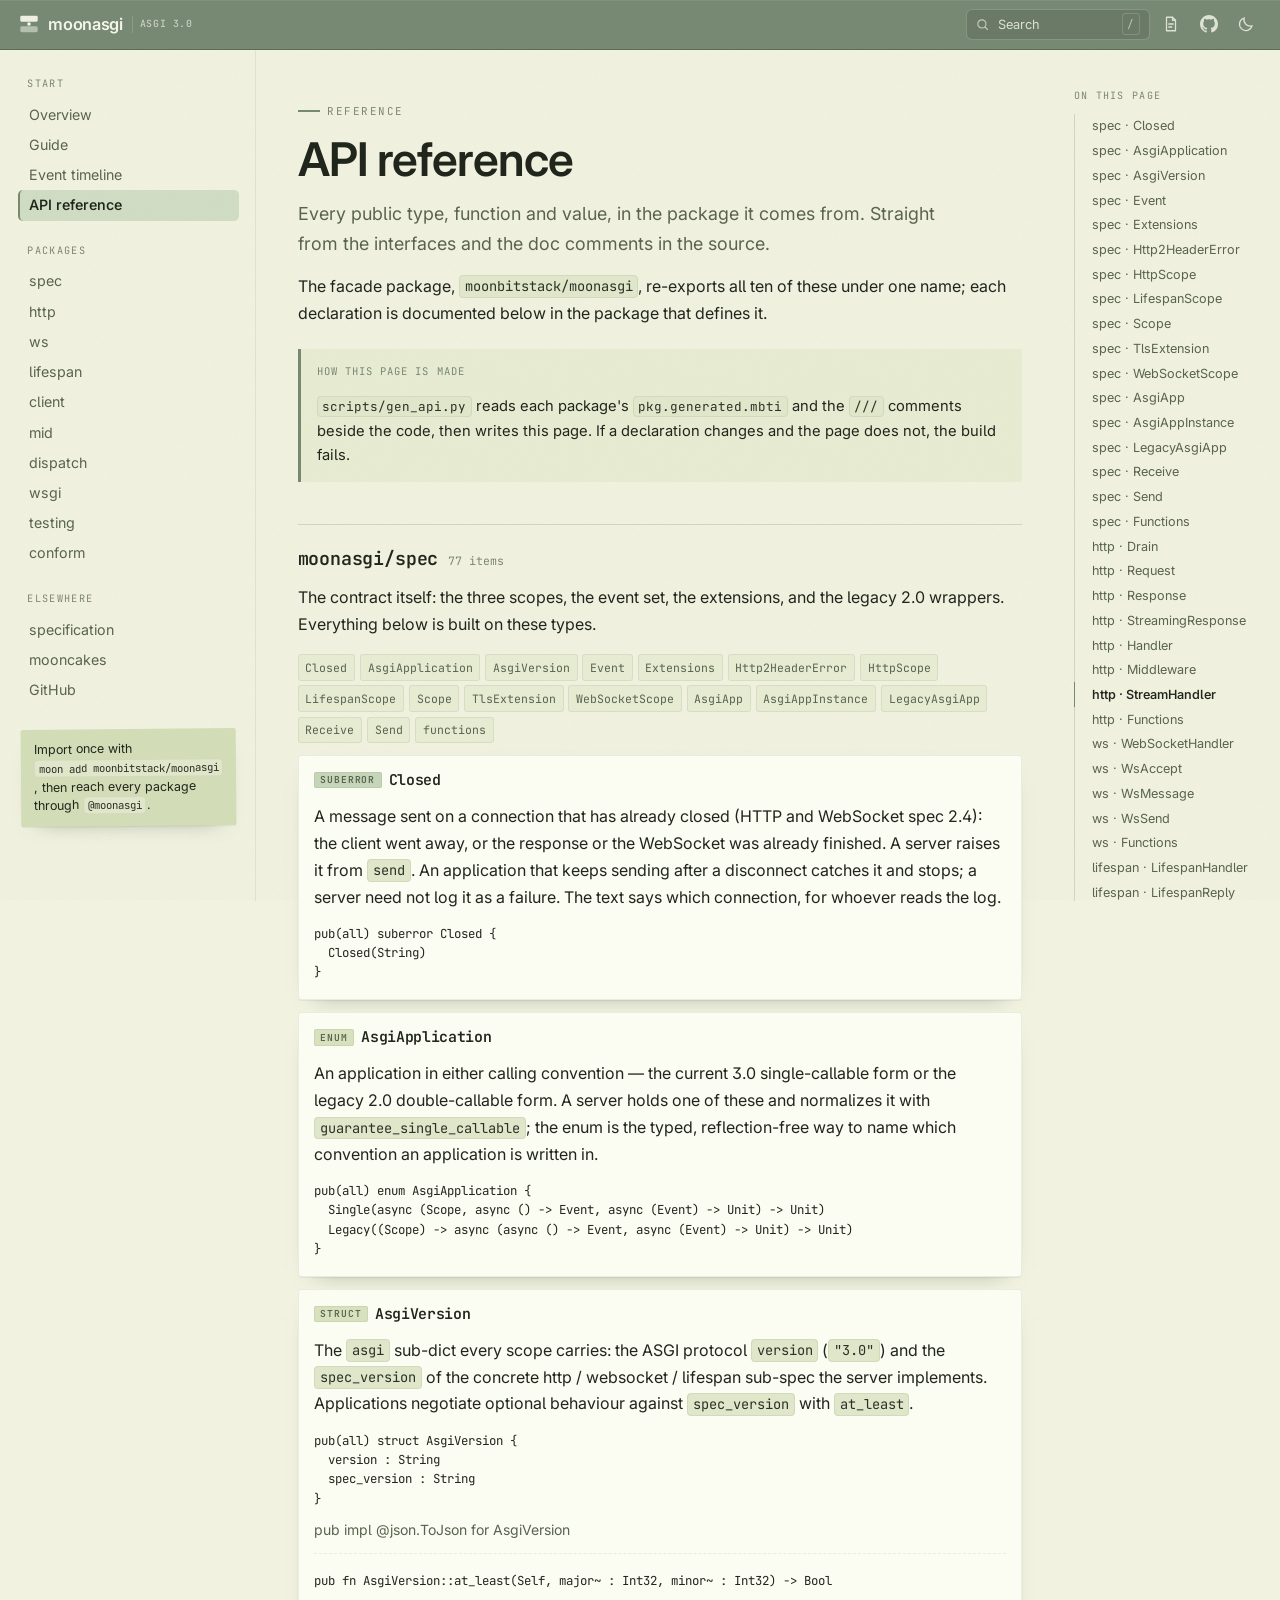
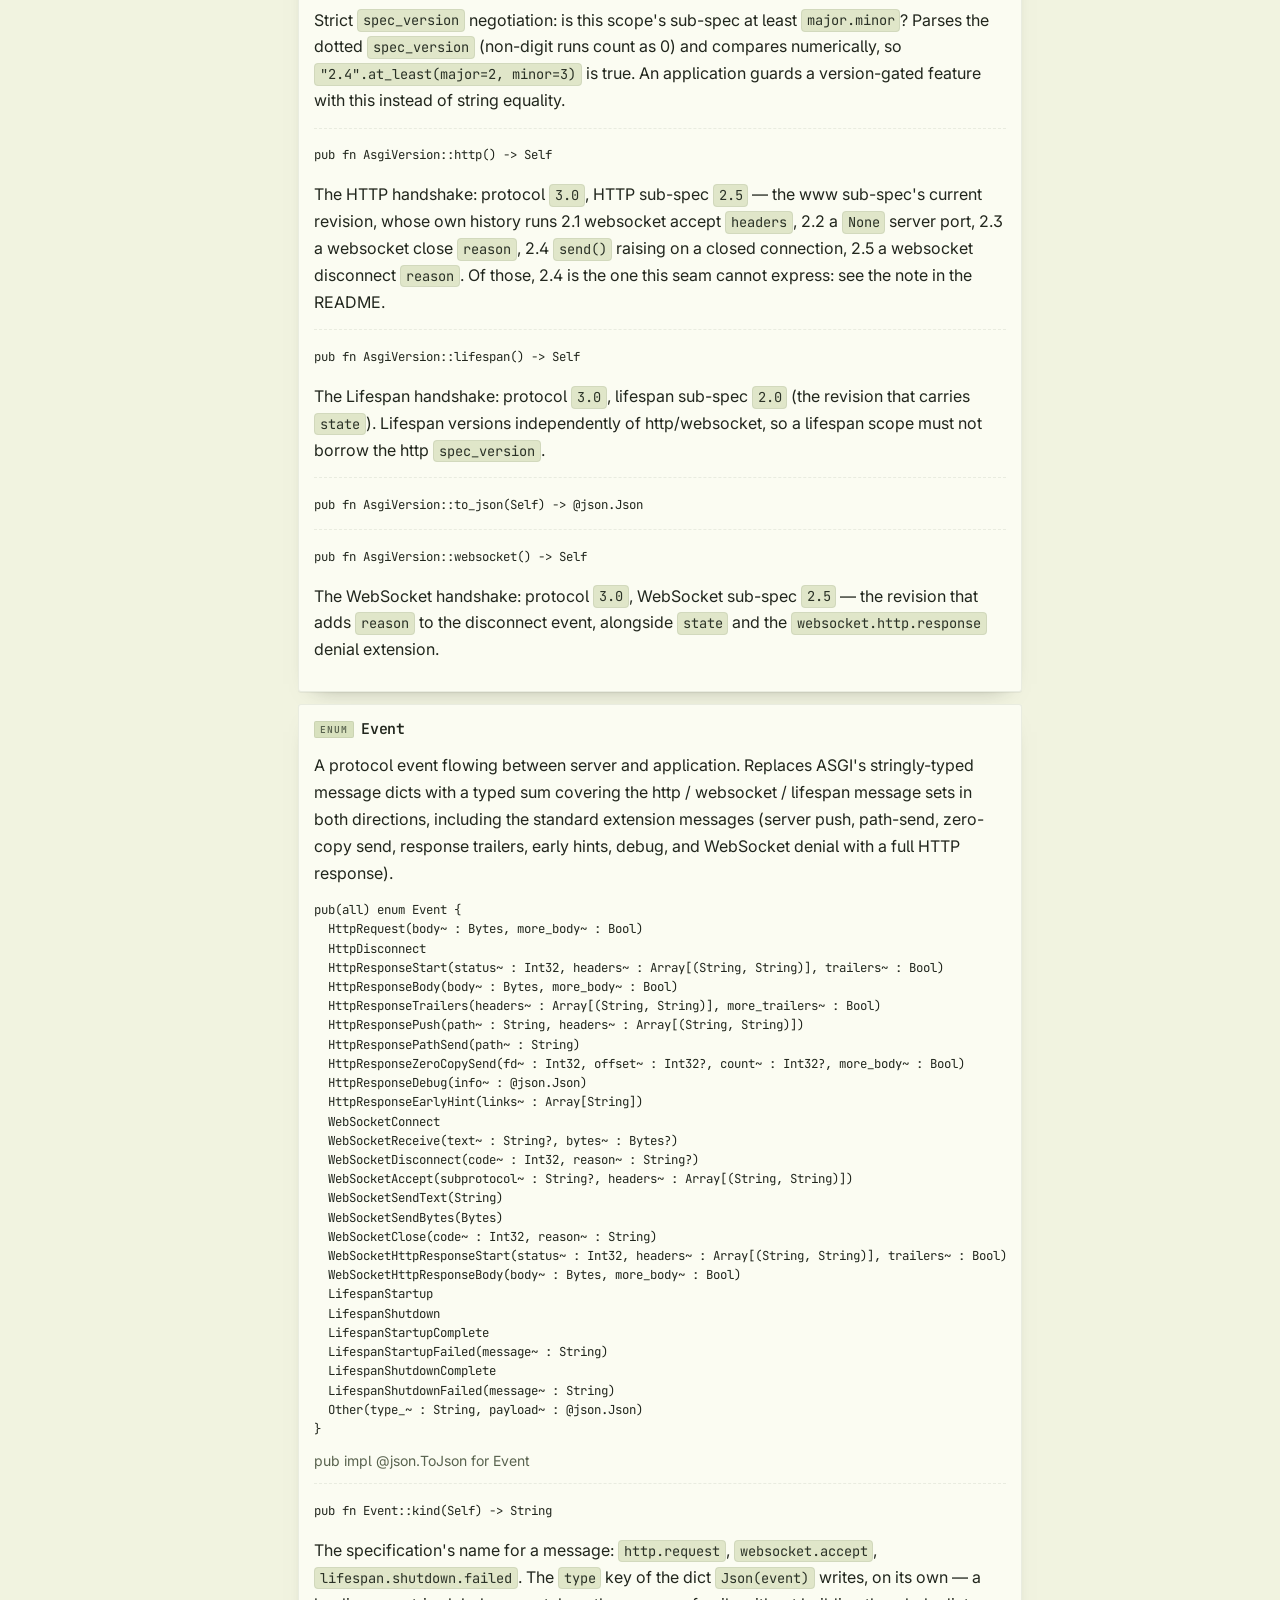
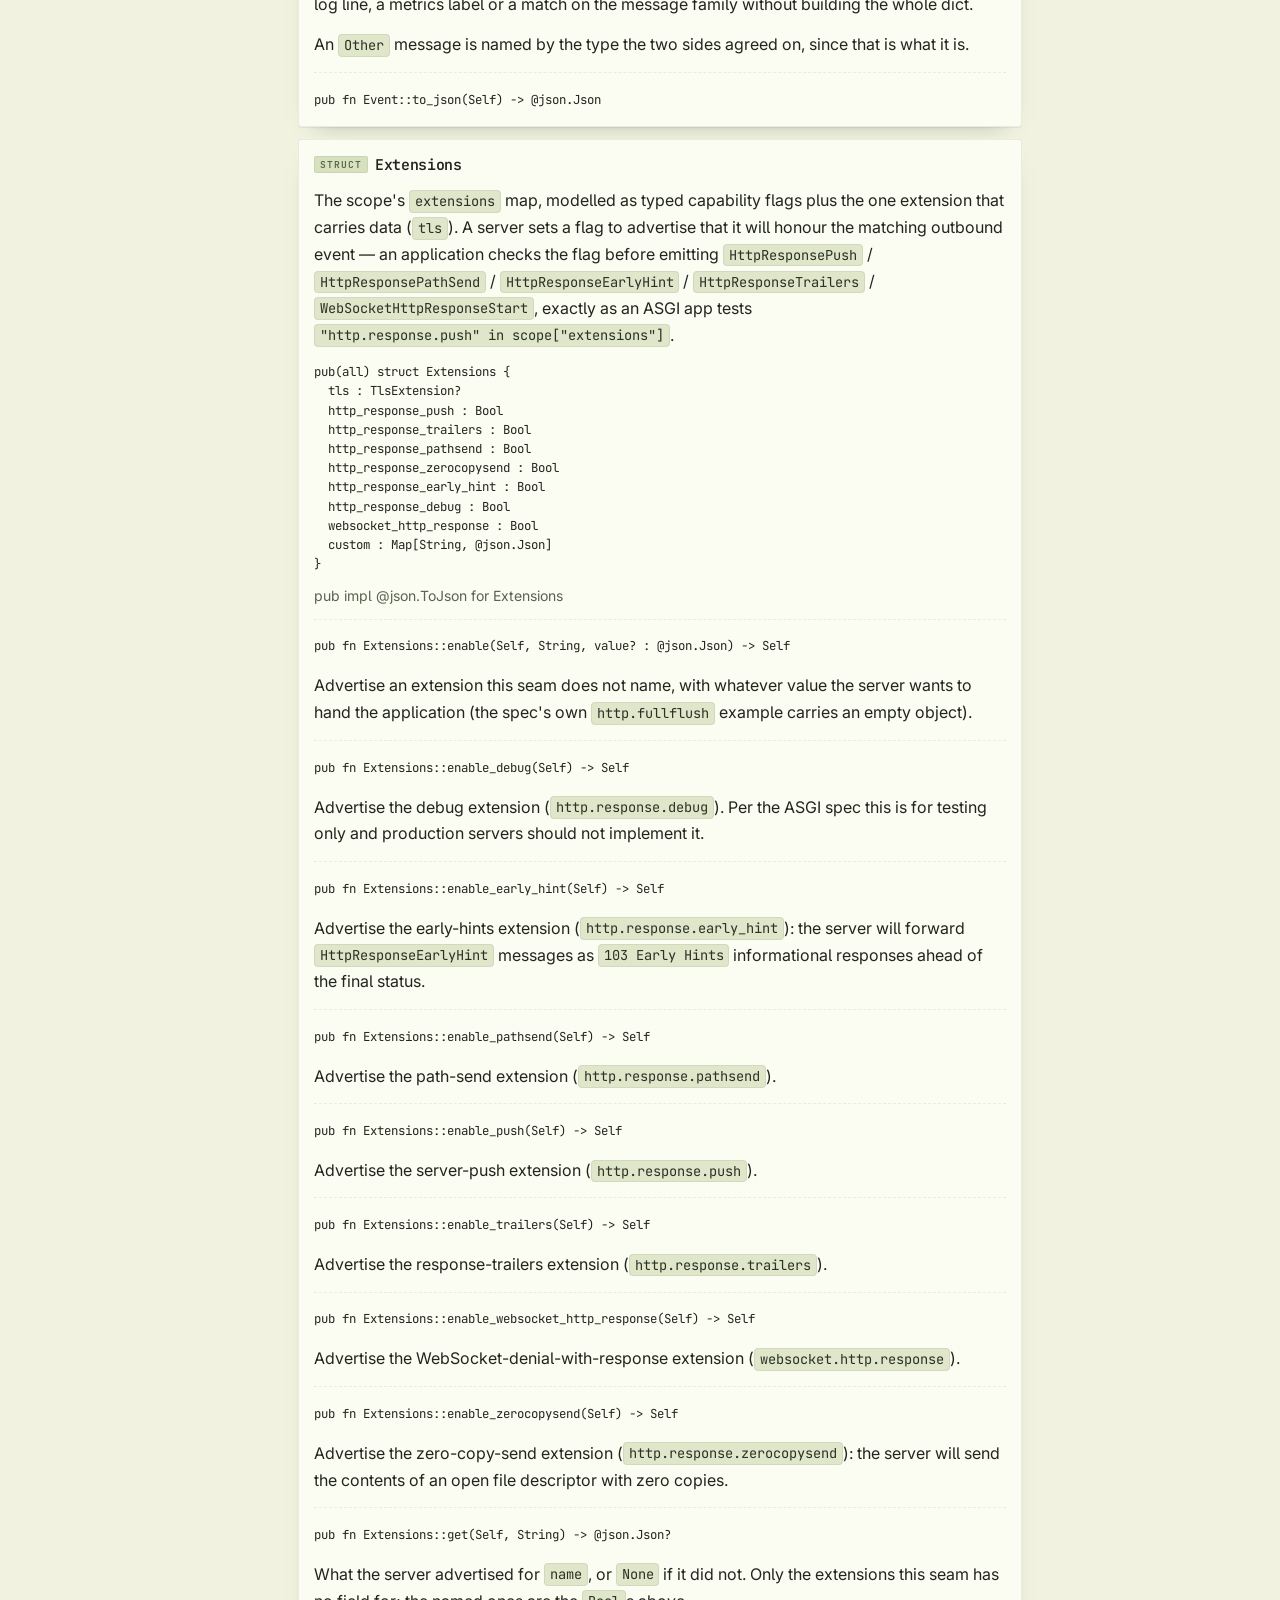
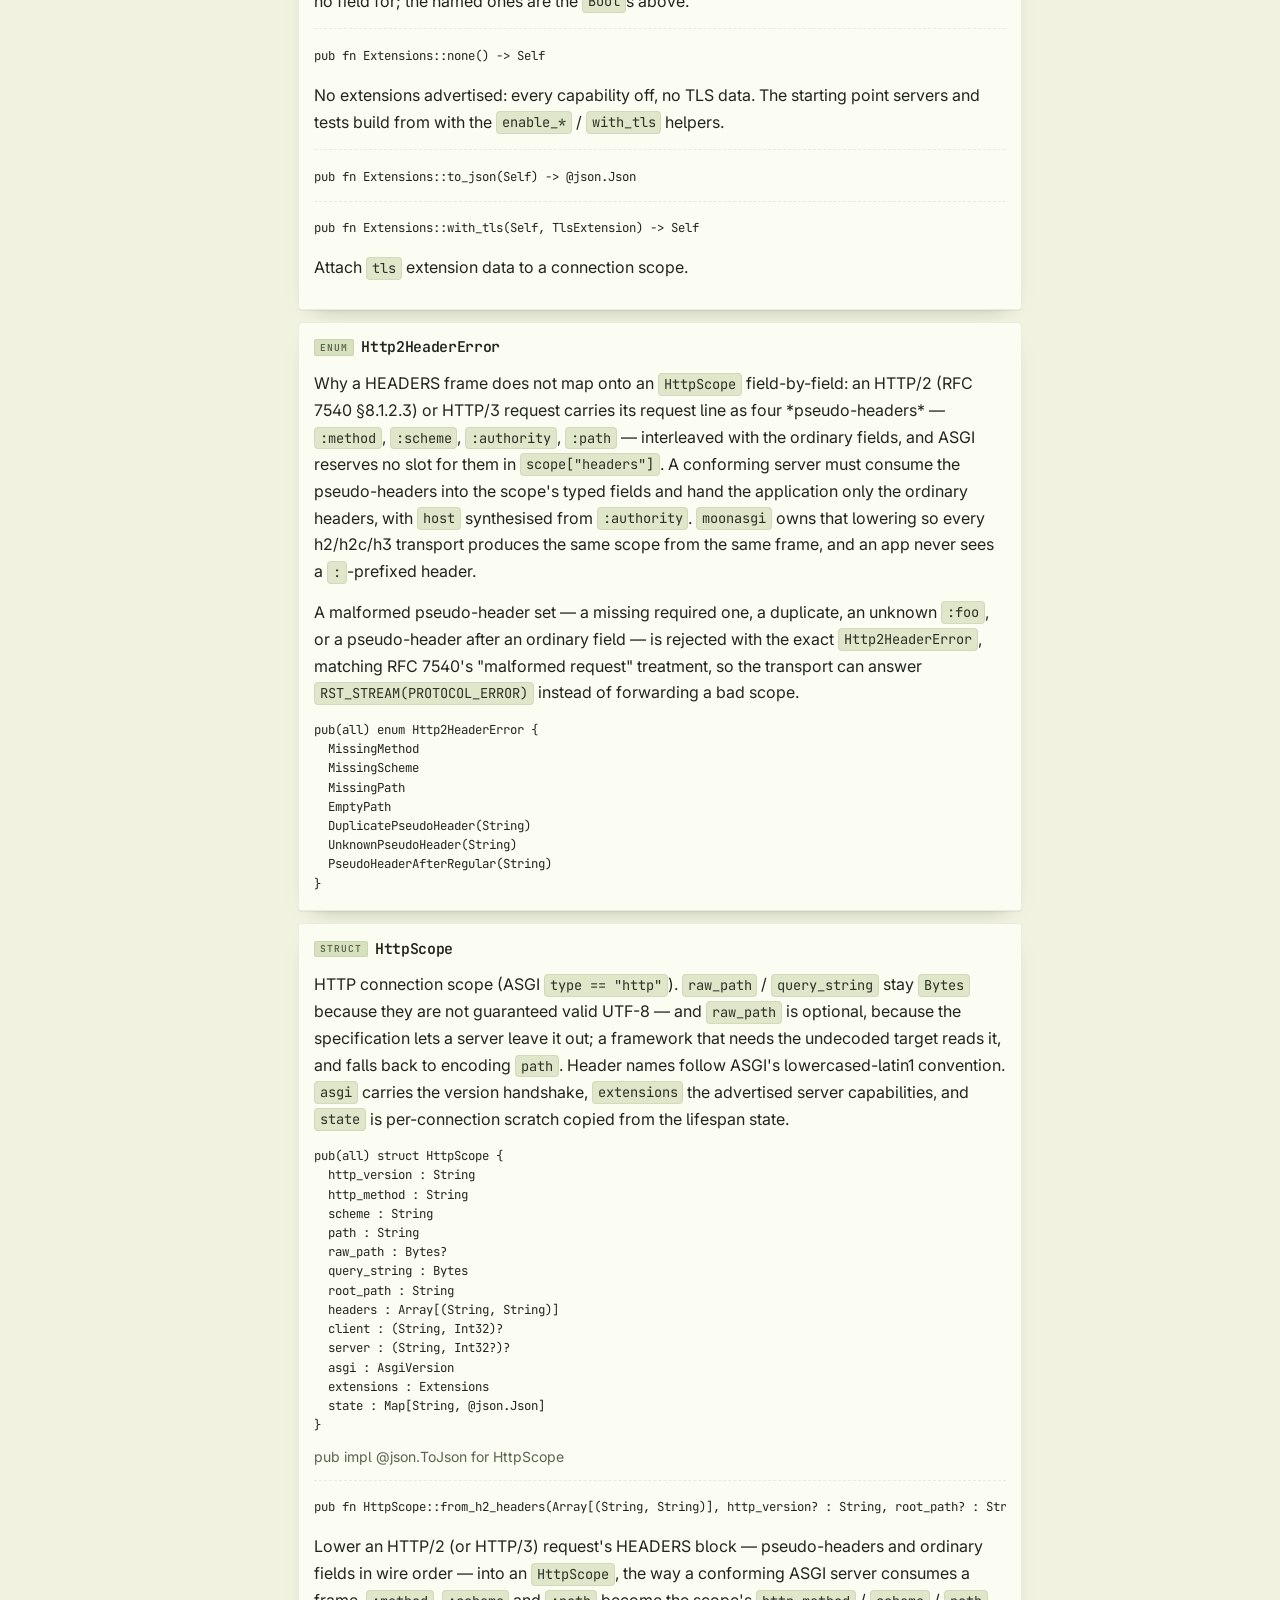
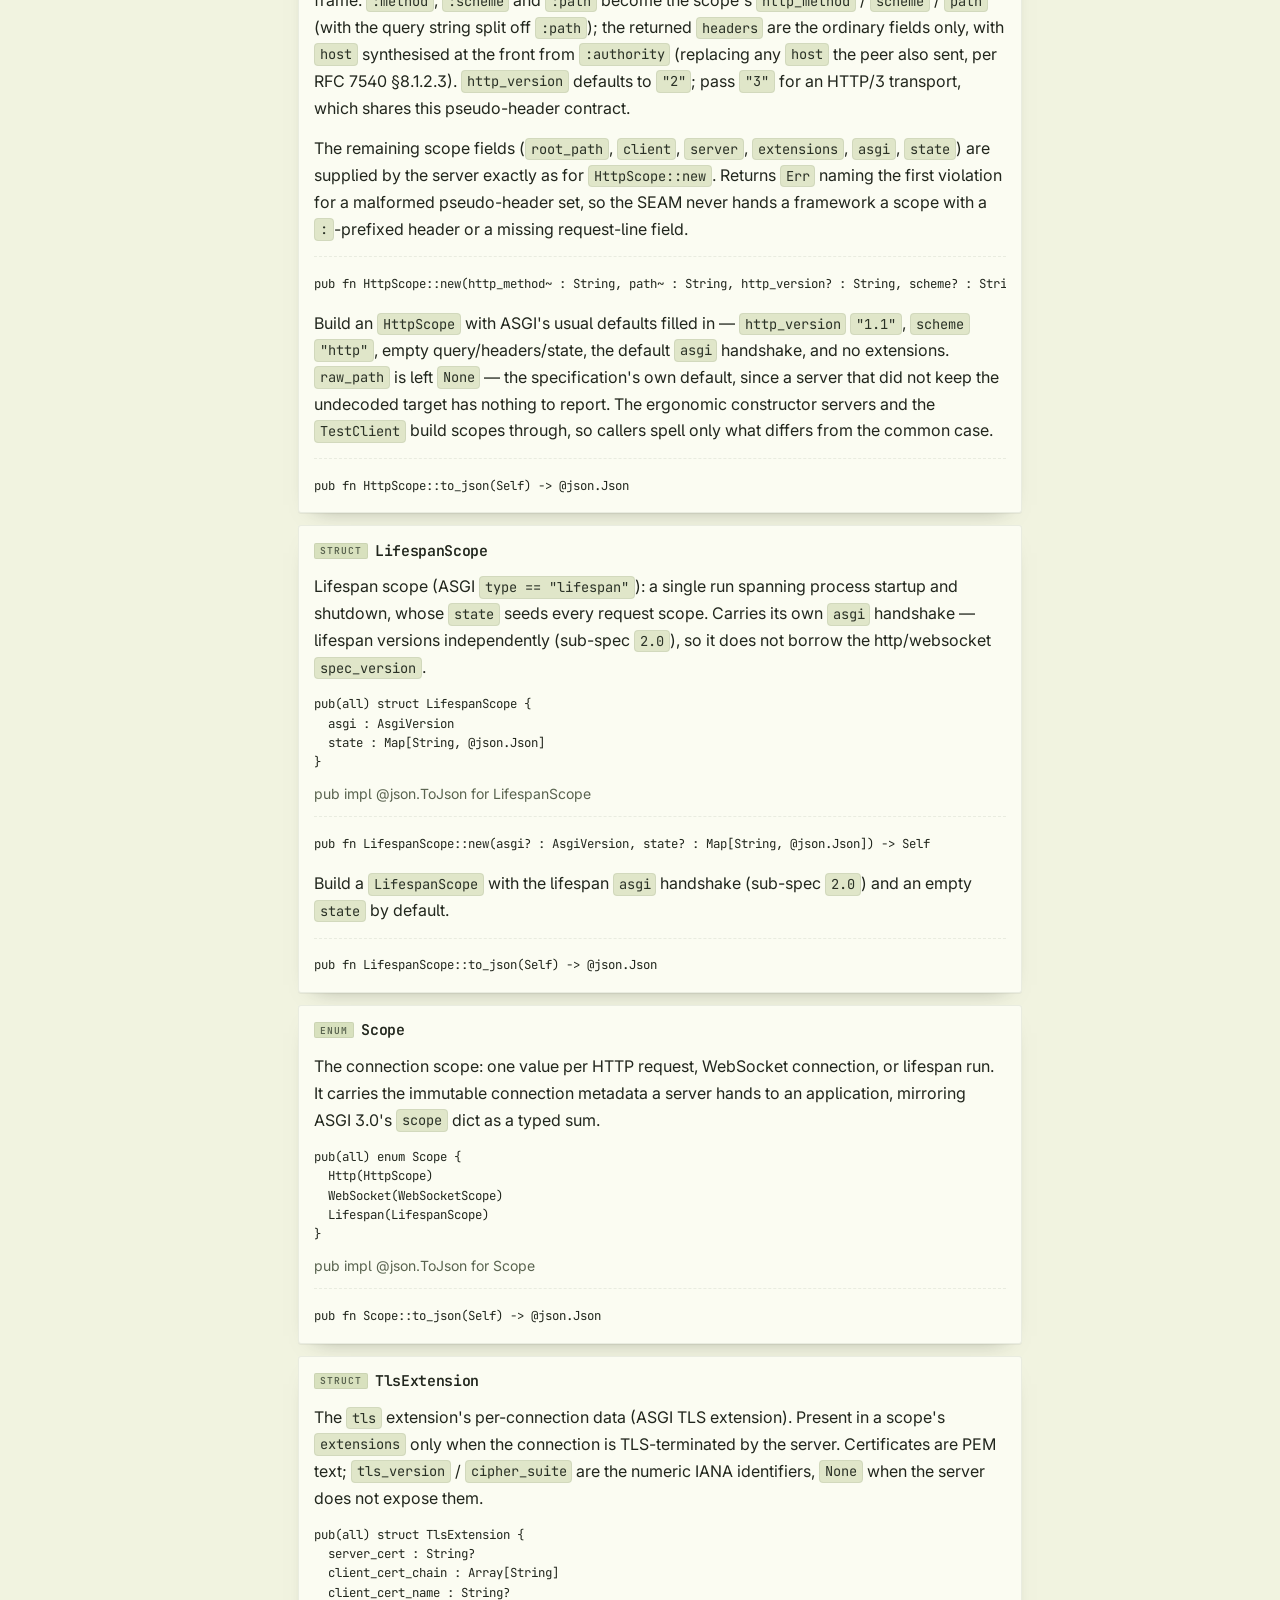
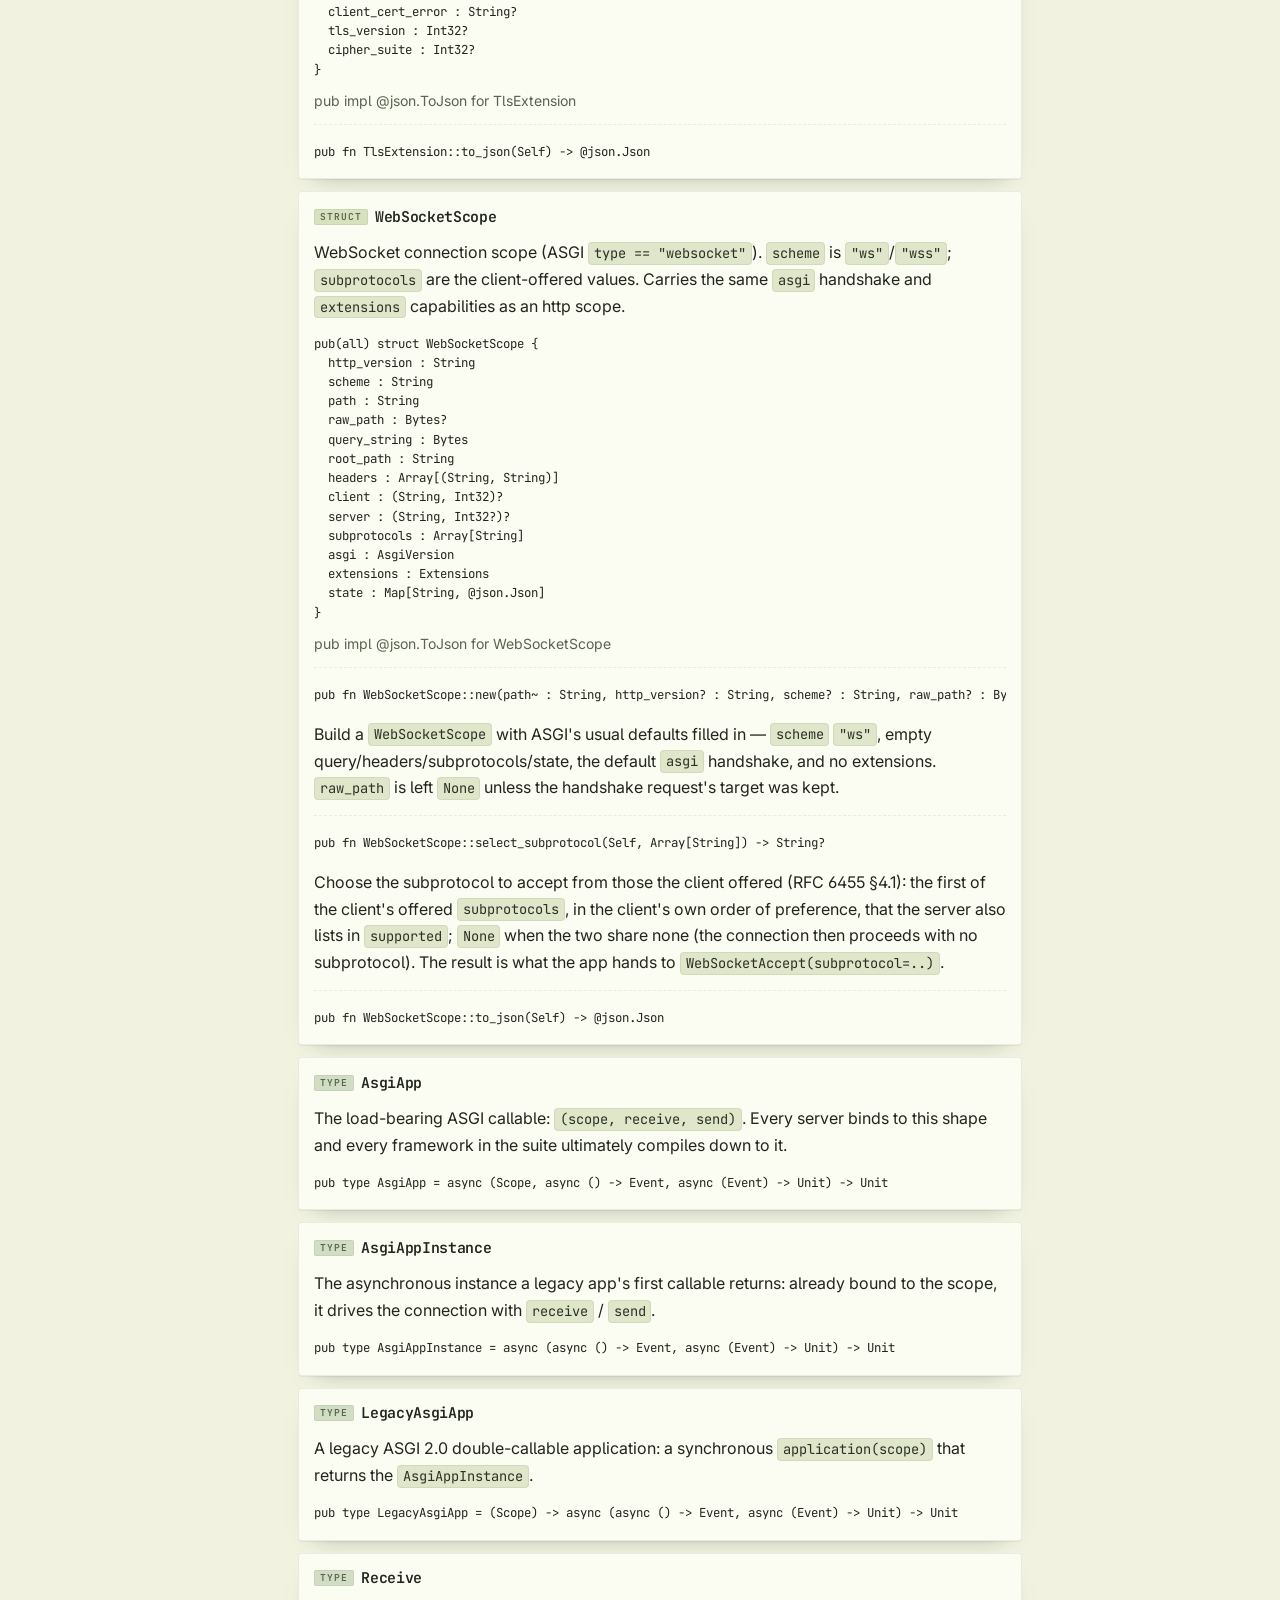
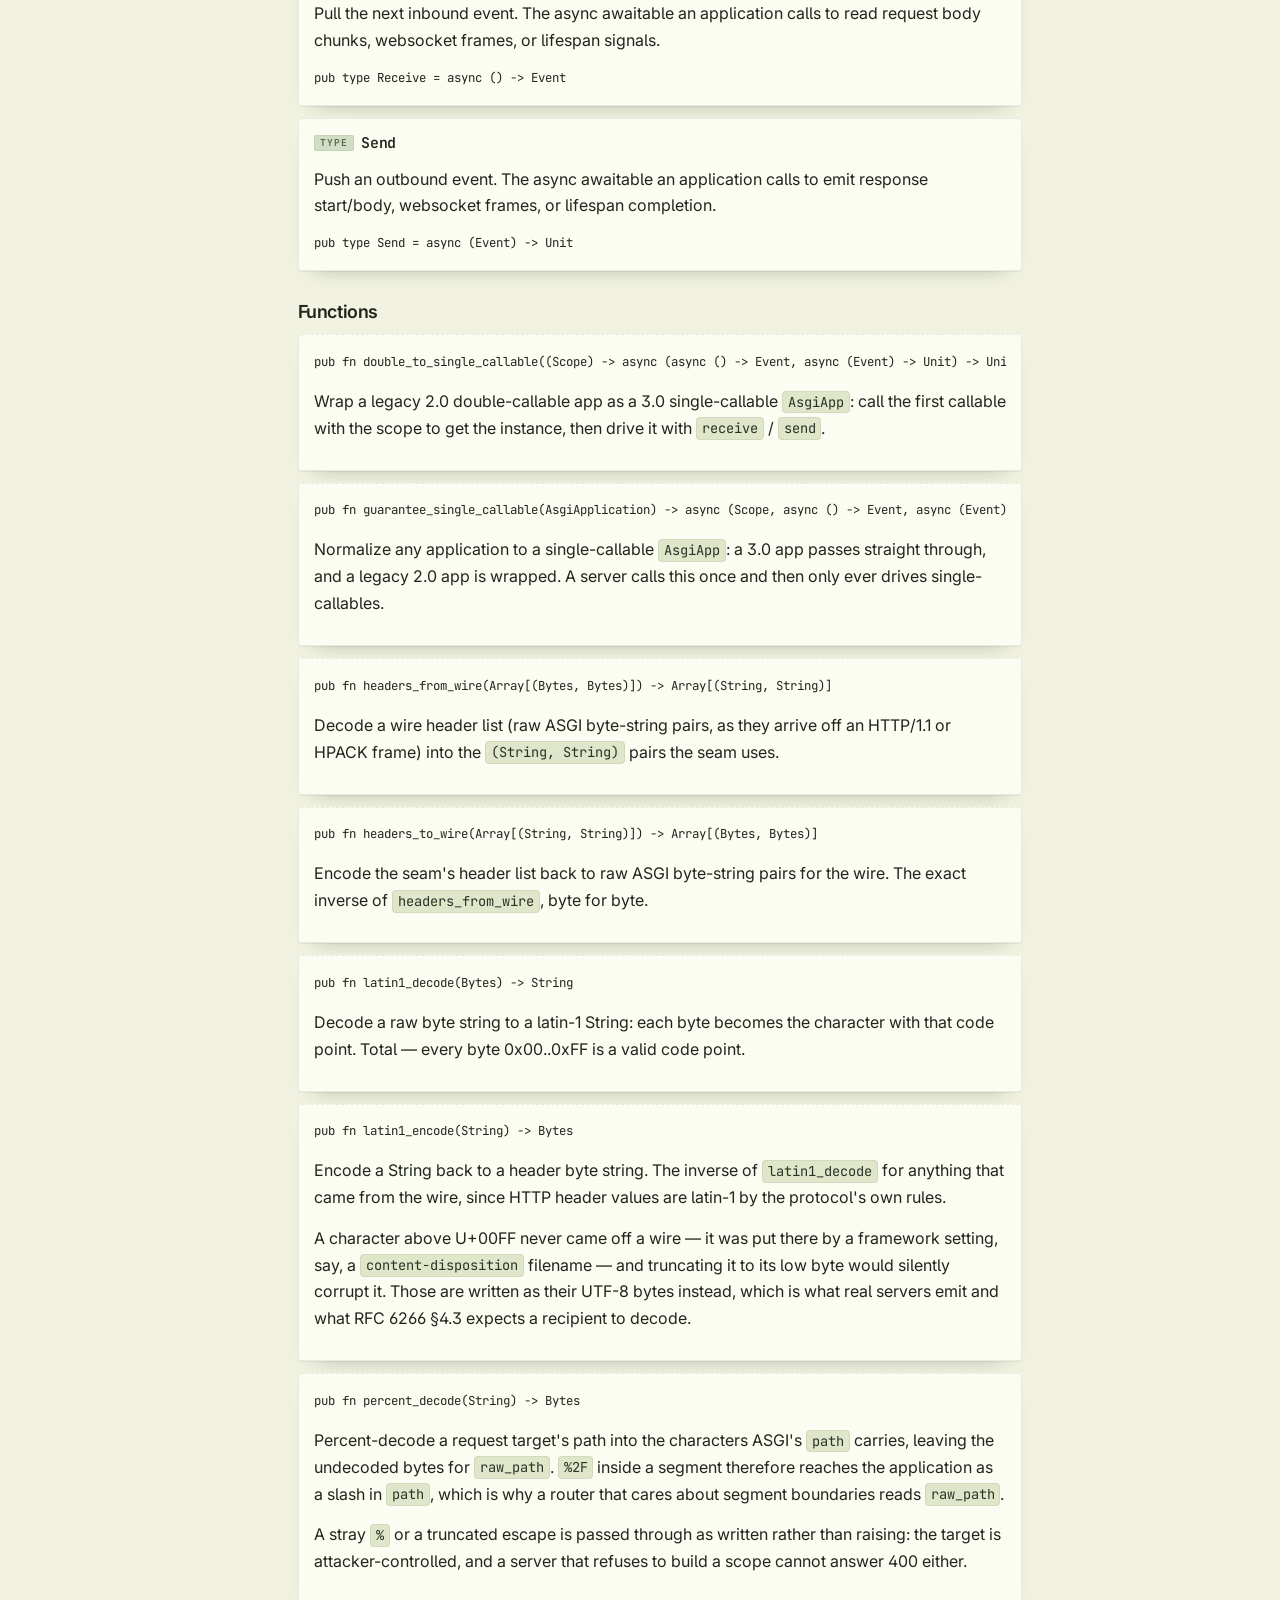
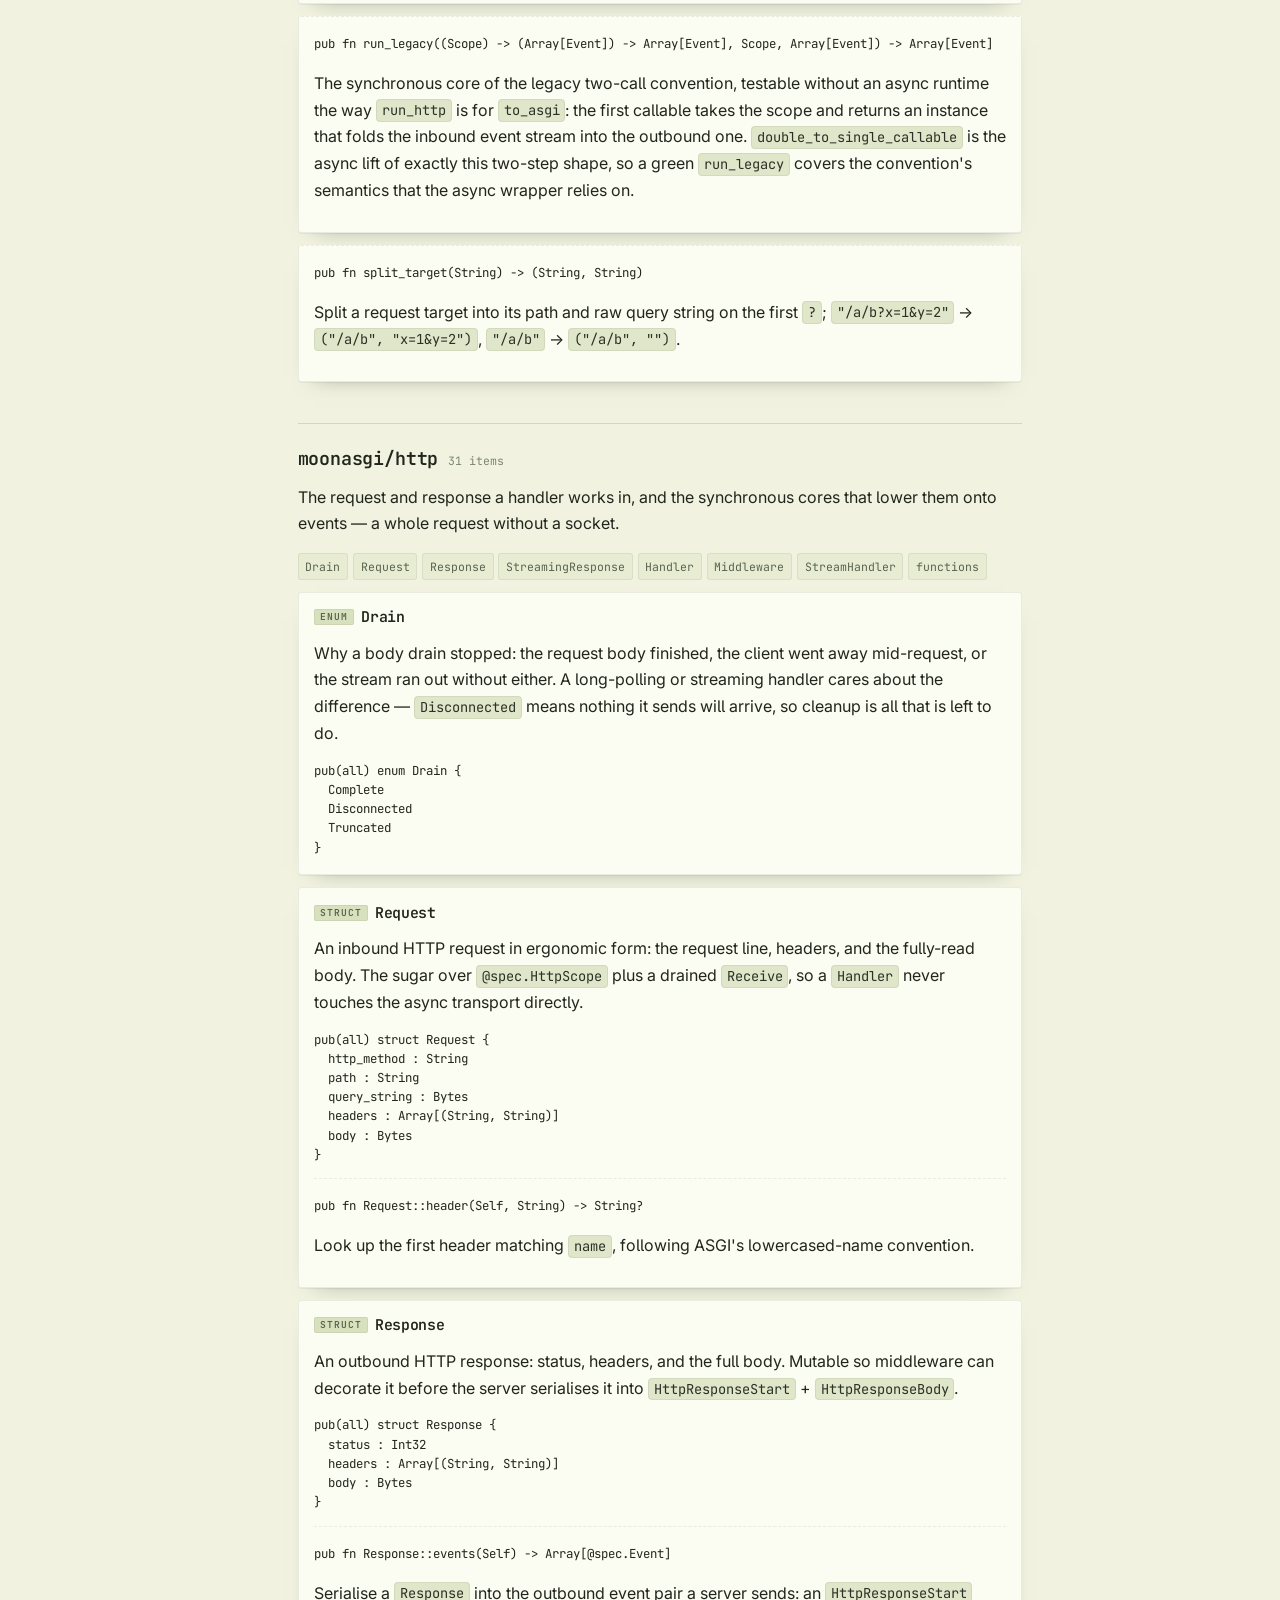
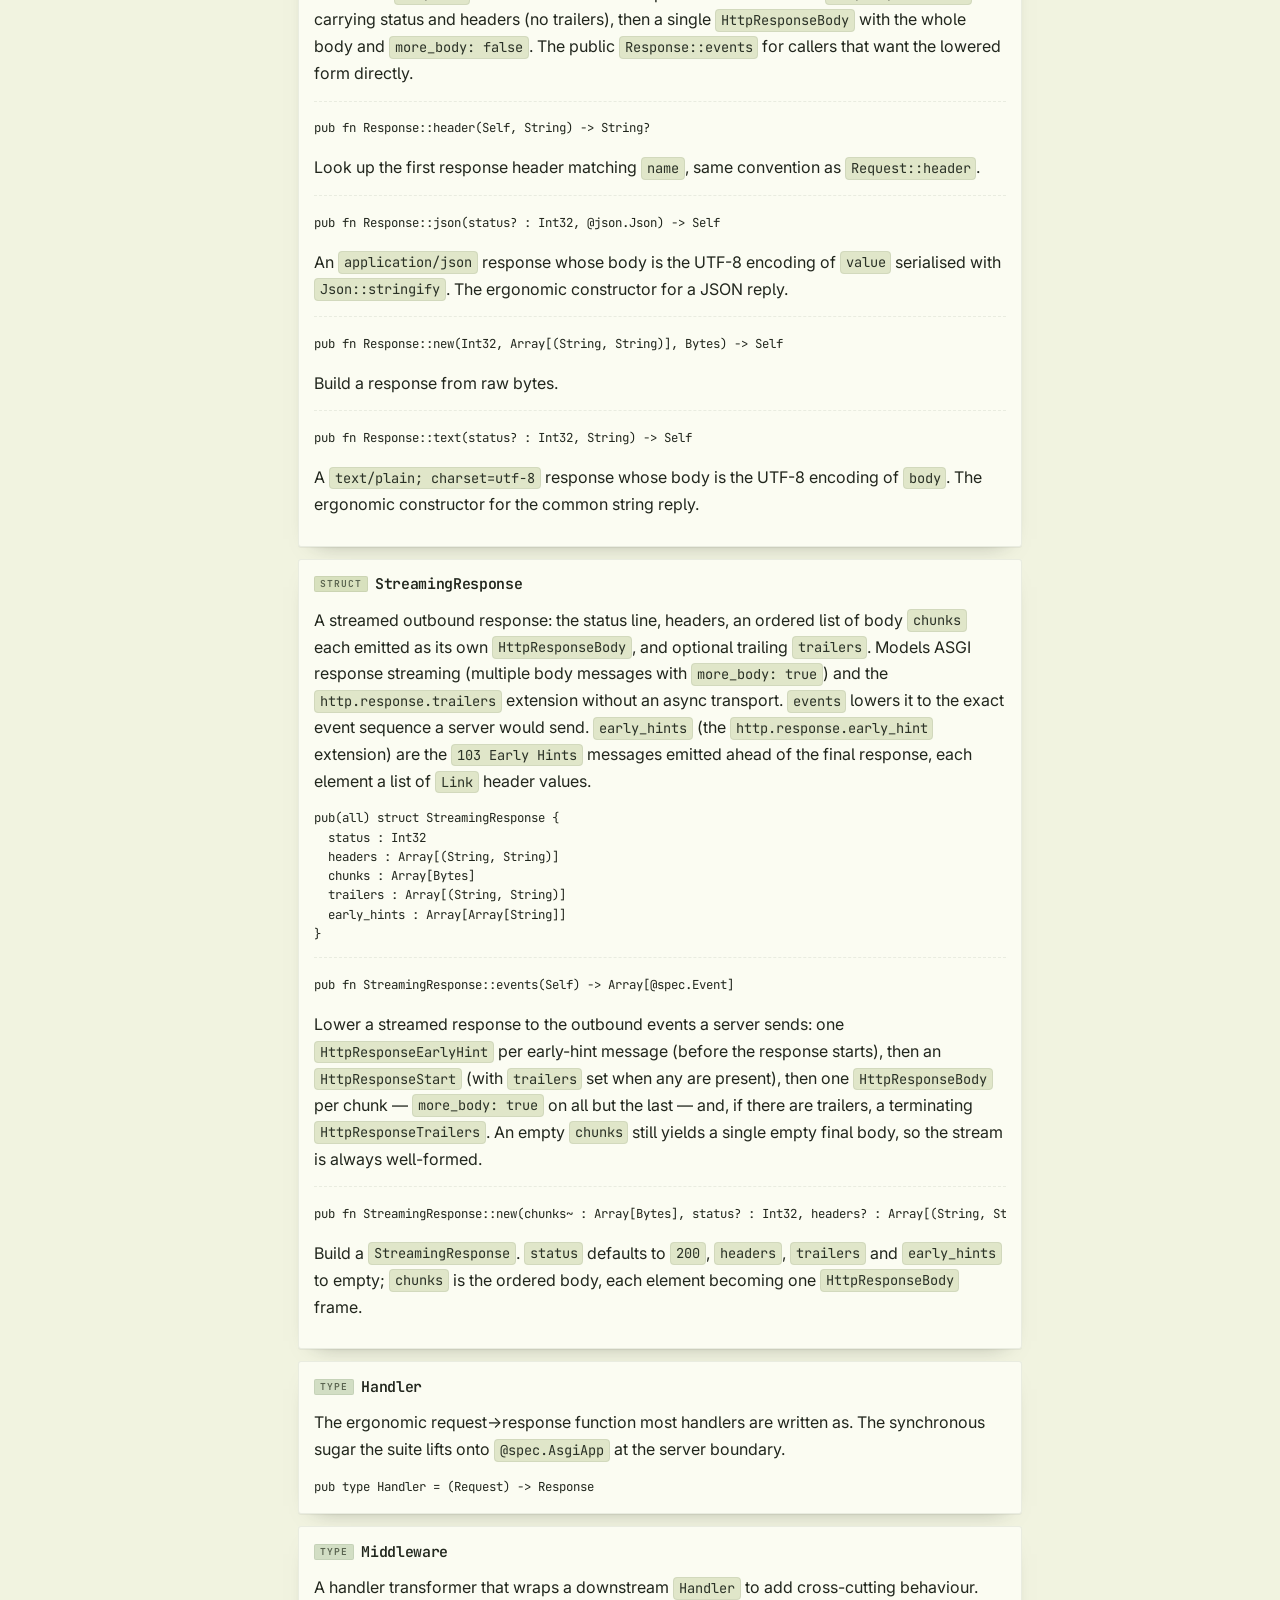
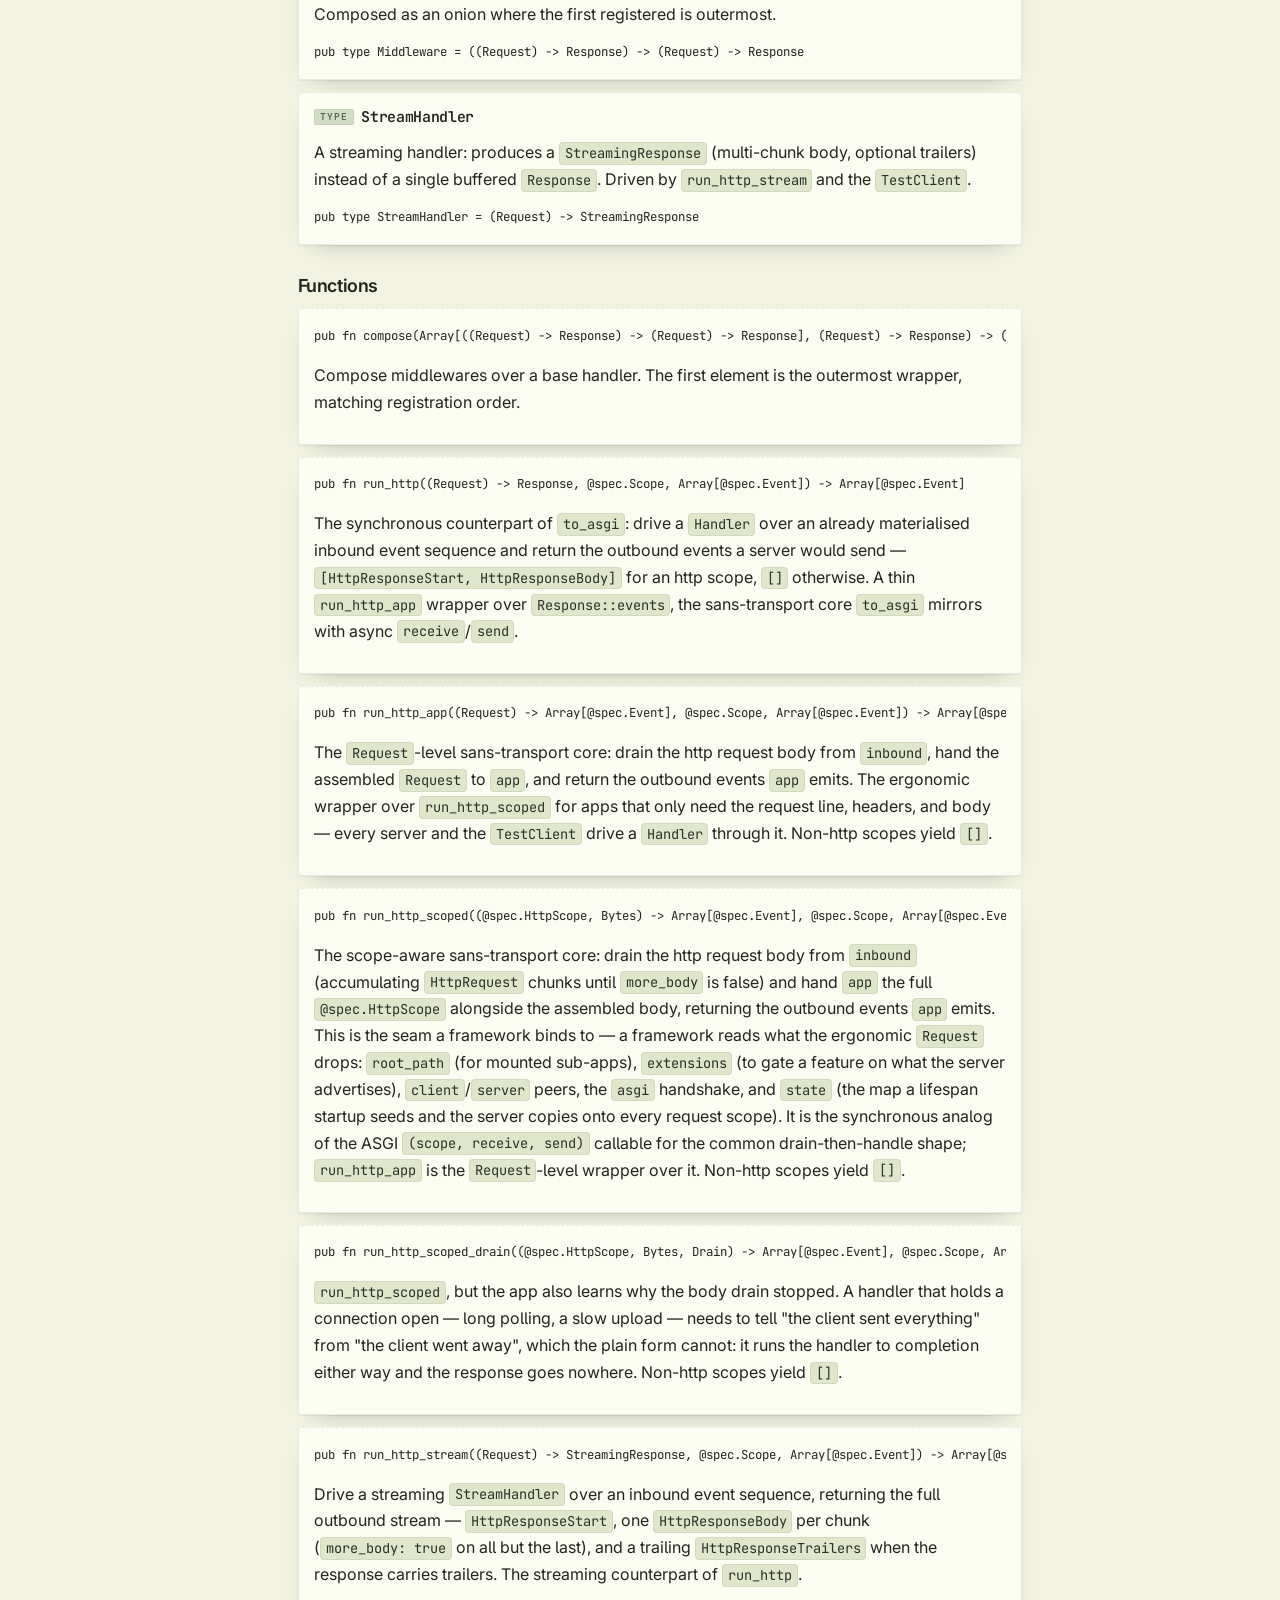
==== commit b805ca84: "fixed(moonasgi): the API page keeps a description when `#derive` follows the doc comment. Signed-off" ====
--- a/docs/api.html
+++ b/docs/api.html
@@ -78,13 +78,13 @@
 
       <section class="pkg" id="moonasgi-spec-top"><div class="pkg-head"><h2>moonasgi/spec</h2><span class="count">77 items</span></div><p>The contract itself: the three scopes, the event set, the extensions, and the legacy 2.0 wrappers. Everything below is built on these types.</p><div class="jump"><a href="#moonasgi-spec-closed">Closed</a><a href="#moonasgi-spec-asgiapplication">AsgiApplication</a><a href="#moonasgi-spec-asgiversion">AsgiVersion</a><a href="#moonasgi-spec-event">Event</a><a href="#moonasgi-spec-extensions">Extensions</a><a href="#moonasgi-spec-http2headererror">Http2HeaderError</a><a href="#moonasgi-spec-httpscope">HttpScope</a><a href="#moonasgi-spec-lifespanscope">LifespanScope</a><a href="#moonasgi-spec-scope">Scope</a><a href="#moonasgi-spec-tlsextension">TlsExtension</a><a href="#moonasgi-spec-websocketscope">WebSocketScope</a><a href="#moonasgi-spec-asgiapp">AsgiApp</a><a href="#moonasgi-spec-asgiappinstance">AsgiAppInstance</a><a href="#moonasgi-spec-legacyasgiapp">LegacyAsgiApp</a><a href="#moonasgi-spec-receive">Receive</a><a href="#moonasgi-spec-send">Send</a><a href="#moonasgi-spec-functions">functions</a></div><article class="item"><h3 id="moonasgi-spec-closed"><span class="kind k-suberror">suberror</span>Closed</h3><p>A message sent on a connection that has already closed (HTTP and WebSocket spec 2.4): the client went away, or the response or the WebSocket was already finished. A server raises it from <code>send</code>. An application that keeps sending after a disconnect catches it and stops; a server need not log it as a failure. The text says which connection, for whoever reads the log.</p><pre class="sig mono">pub(all) suberror Closed {
   Closed(String)
-} derive(Eq, @debug.Debug)</pre></article><article class="item"><h3 id="moonasgi-spec-asgiapplication"><span class="kind k-enum">enum</span>AsgiApplication</h3><p>An application in either calling convention — the current 3.0 single-callable form or the legacy 2.0 double-callable form. A server holds one of these and normalizes it with <code>guarantee_single_callable</code>; the enum is the typed, reflection-free way to name which convention an application is written in.</p><pre class="sig mono">pub(all) enum AsgiApplication {
+}</pre></article><article class="item"><h3 id="moonasgi-spec-asgiapplication"><span class="kind k-enum">enum</span>AsgiApplication</h3><p>An application in either calling convention — the current 3.0 single-callable form or the legacy 2.0 double-callable form. A server holds one of these and normalizes it with <code>guarantee_single_callable</code>; the enum is the typed, reflection-free way to name which convention an application is written in.</p><pre class="sig mono">pub(all) enum AsgiApplication {
   Single(async (Scope, async () -&gt; Event, async (Event) -&gt; Unit) -&gt; Unit)
   Legacy((Scope) -&gt; async (async () -&gt; Event, async (Event) -&gt; Unit) -&gt; Unit)
 }</pre></article><article class="item"><h3 id="moonasgi-spec-asgiversion"><span class="kind k-struct">struct</span>AsgiVersion</h3><p>The <code>asgi</code> sub-dict every scope carries: the ASGI protocol <code>version</code> (<code>&quot;3.0&quot;</code>) and the <code>spec_version</code> of the concrete http / websocket / lifespan sub-spec the server implements. Applications negotiate optional behaviour against <code>spec_version</code> with <code>at_least</code>.</p><pre class="sig mono">pub(all) struct AsgiVersion {
   version : String
   spec_version : String
-} derive(Eq)</pre><p class="doc">pub impl ToJson for AsgiVersion</p><div class="member" id="moonasgi-spec-asgiversion-at_least"><pre class="sig mono">pub fn AsgiVersion::at_least(Self, major~ : Int32, minor~ : Int32) -&gt; Bool</pre><p>Strict <code>spec_version</code> negotiation: is this scope&#x27;s sub-spec at least <code>major.minor</code>? Parses the dotted <code>spec_version</code> (non-digit runs count as 0) and compares numerically, so <code>&quot;2.4&quot;.at_least(major=2, minor=3)</code> is true. An application guards a version-gated feature with this instead of string equality.</p></div><div class="member" id="moonasgi-spec-asgiversion-http"><pre class="sig mono">pub fn AsgiVersion::http() -&gt; Self</pre><p>The HTTP handshake: protocol <code>3.0</code>, HTTP sub-spec <code>2.5</code> — the www sub-spec&#x27;s current revision, whose own history runs 2.1 websocket accept <code>headers</code>, 2.2 a <code>None</code> server port, 2.3 a websocket close <code>reason</code>, 2.4 <code>send()</code> raising on a closed connection, 2.5 a websocket disconnect <code>reason</code>. Of those, 2.4 is the one this seam cannot express: see the note in the README.</p></div><div class="member" id="moonasgi-spec-asgiversion-lifespan"><pre class="sig mono">pub fn AsgiVersion::lifespan() -&gt; Self</pre><p>The Lifespan handshake: protocol <code>3.0</code>, lifespan sub-spec <code>2.0</code> (the revision that carries <code>state</code>). Lifespan versions independently of http/websocket, so a lifespan scope must not borrow the http <code>spec_version</code>.</p></div><div class="member" id="moonasgi-spec-asgiversion-to_json"><pre class="sig mono">pub fn AsgiVersion::to_json(Self) -&gt; Json</pre></div><div class="member" id="moonasgi-spec-asgiversion-websocket"><pre class="sig mono">pub fn AsgiVersion::websocket() -&gt; Self</pre><p>The WebSocket handshake: protocol <code>3.0</code>, WebSocket sub-spec <code>2.5</code> — the revision that adds <code>reason</code> to the disconnect event, alongside <code>state</code> and the <code>websocket.http.response</code> denial extension.</p></div></article><article class="item"><h3 id="moonasgi-spec-event"><span class="kind k-enum">enum</span>Event</h3><p>A protocol event flowing between server and application. Replaces ASGI&#x27;s stringly-typed message dicts with a typed sum covering the http / websocket / lifespan message sets in both directions, including the standard extension messages (server push, path-send, zero-copy send, response trailers, early hints, debug, and WebSocket denial with a full HTTP response).</p><pre class="sig mono">pub(all) enum Event {
+}</pre><p class="doc">pub impl @json.ToJson for AsgiVersion</p><div class="member" id="moonasgi-spec-asgiversion-at_least"><pre class="sig mono">pub fn AsgiVersion::at_least(Self, major~ : Int32, minor~ : Int32) -&gt; Bool</pre><p>Strict <code>spec_version</code> negotiation: is this scope&#x27;s sub-spec at least <code>major.minor</code>? Parses the dotted <code>spec_version</code> (non-digit runs count as 0) and compares numerically, so <code>&quot;2.4&quot;.at_least(major=2, minor=3)</code> is true. An application guards a version-gated feature with this instead of string equality.</p></div><div class="member" id="moonasgi-spec-asgiversion-http"><pre class="sig mono">pub fn AsgiVersion::http() -&gt; Self</pre><p>The HTTP handshake: protocol <code>3.0</code>, HTTP sub-spec <code>2.5</code> — the www sub-spec&#x27;s current revision, whose own history runs 2.1 websocket accept <code>headers</code>, 2.2 a <code>None</code> server port, 2.3 a websocket close <code>reason</code>, 2.4 <code>send()</code> raising on a closed connection, 2.5 a websocket disconnect <code>reason</code>. Of those, 2.4 is the one this seam cannot express: see the note in the README.</p></div><div class="member" id="moonasgi-spec-asgiversion-lifespan"><pre class="sig mono">pub fn AsgiVersion::lifespan() -&gt; Self</pre><p>The Lifespan handshake: protocol <code>3.0</code>, lifespan sub-spec <code>2.0</code> (the revision that carries <code>state</code>). Lifespan versions independently of http/websocket, so a lifespan scope must not borrow the http <code>spec_version</code>.</p></div><div class="member" id="moonasgi-spec-asgiversion-to_json"><pre class="sig mono">pub fn AsgiVersion::to_json(Self) -&gt; @json.Json</pre></div><div class="member" id="moonasgi-spec-asgiversion-websocket"><pre class="sig mono">pub fn AsgiVersion::websocket() -&gt; Self</pre><p>The WebSocket handshake: protocol <code>3.0</code>, WebSocket sub-spec <code>2.5</code> — the revision that adds <code>reason</code> to the disconnect event, alongside <code>state</code> and the <code>websocket.http.response</code> denial extension.</p></div></article><article class="item"><h3 id="moonasgi-spec-event"><span class="kind k-enum">enum</span>Event</h3><p>A protocol event flowing between server and application. Replaces ASGI&#x27;s stringly-typed message dicts with a typed sum covering the http / websocket / lifespan message sets in both directions, including the standard extension messages (server push, path-send, zero-copy send, response trailers, early hints, debug, and WebSocket denial with a full HTTP response).</p><pre class="sig mono">pub(all) enum Event {
   HttpRequest(body~ : Bytes, more_body~ : Bool)
   HttpDisconnect
   HttpResponseStart(status~ : Int32, headers~ : Array[(String, String)], trailers~ : Bool)
@@ -93,7 +93,7 @@
   HttpResponsePush(path~ : String, headers~ : Array[(String, String)])
   HttpResponsePathSend(path~ : String)
   HttpResponseZeroCopySend(fd~ : Int32, offset~ : Int32?, count~ : Int32?, more_body~ : Bool)
-  HttpResponseDebug(info~ : Json)
+  HttpResponseDebug(info~ : @json.Json)
   HttpResponseEarlyHint(links~ : Array[String])
   WebSocketConnect
   WebSocketReceive(text~ : String?, bytes~ : Bytes?)
@@ -110,8 +110,8 @@
   LifespanStartupFailed(message~ : String)
   LifespanShutdownComplete
   LifespanShutdownFailed(message~ : String)
-  Other(type_~ : String, payload~ : Json)
-} derive(Eq, @debug.Debug)</pre><p class="doc">pub impl ToJson for Event</p><div class="member" id="moonasgi-spec-event-kind"><pre class="sig mono">pub fn Event::kind(Self) -&gt; String</pre><p>The specification&#x27;s name for a message: <code>http.request</code>, <code>websocket.accept</code>, <code>lifespan.shutdown.failed</code>. The <code>type</code> key of the dict <code>Json(event)</code> writes, on its own — a log line, a metrics label or a match on the message family without building the whole dict.</p><p>An <code>Other</code> message is named by the type the two sides agreed on, since that is what it is.</p></div><div class="member" id="moonasgi-spec-event-to_json"><pre class="sig mono">pub fn Event::to_json(Self) -&gt; Json</pre></div></article><article class="item"><h3 id="moonasgi-spec-extensions"><span class="kind k-struct">struct</span>Extensions</h3><p>The scope&#x27;s <code>extensions</code> map, modelled as typed capability flags plus the one extension that carries data (<code>tls</code>). A server sets a flag to advertise that it will honour the matching outbound event — an application checks the flag before emitting <code>HttpResponsePush</code> / <code>HttpResponsePathSend</code> / <code>HttpResponseEarlyHint</code> / <code>HttpResponseTrailers</code> / <code>WebSocketHttpResponseStart</code>, exactly as an ASGI app tests <code>&quot;http.response.push&quot; in scope[&quot;extensions&quot;]</code>.</p><pre class="sig mono">pub(all) struct Extensions {
+  Other(type_~ : String, payload~ : @json.Json)
+}</pre><p class="doc">pub impl @json.ToJson for Event</p><div class="member" id="moonasgi-spec-event-kind"><pre class="sig mono">pub fn Event::kind(Self) -&gt; String</pre><p>The specification&#x27;s name for a message: <code>http.request</code>, <code>websocket.accept</code>, <code>lifespan.shutdown.failed</code>. The <code>type</code> key of the dict <code>Json(event)</code> writes, on its own — a log line, a metrics label or a match on the message family without building the whole dict.</p><p>An <code>Other</code> message is named by the type the two sides agreed on, since that is what it is.</p></div><div class="member" id="moonasgi-spec-event-to_json"><pre class="sig mono">pub fn Event::to_json(Self) -&gt; @json.Json</pre></div></article><article class="item"><h3 id="moonasgi-spec-extensions"><span class="kind k-struct">struct</span>Extensions</h3><p>The scope&#x27;s <code>extensions</code> map, modelled as typed capability flags plus the one extension that carries data (<code>tls</code>). A server sets a flag to advertise that it will honour the matching outbound event — an application checks the flag before emitting <code>HttpResponsePush</code> / <code>HttpResponsePathSend</code> / <code>HttpResponseEarlyHint</code> / <code>HttpResponseTrailers</code> / <code>WebSocketHttpResponseStart</code>, exactly as an ASGI app tests <code>&quot;http.response.push&quot; in scope[&quot;extensions&quot;]</code>.</p><pre class="sig mono">pub(all) struct Extensions {
   tls : TlsExtension?
   http_response_push : Bool
   http_response_trailers : Bool
@@ -120,8 +120,8 @@
   http_response_early_hint : Bool
   http_response_debug : Bool
   websocket_http_response : Bool
-  custom : Map[String, Json]
-} derive(Eq)</pre><p class="doc">pub impl ToJson for Extensions</p><div class="member" id="moonasgi-spec-extensions-enable"><pre class="sig mono">pub fn Extensions::enable(Self, String, value? : Json) -&gt; Self</pre><p>Advertise an extension this seam does not name, with whatever value the server wants to hand the application (the spec&#x27;s own <code>http.fullflush</code> example carries an empty object).</p></div><div class="member" id="moonasgi-spec-extensions-enable_debug"><pre class="sig mono">pub fn Extensions::enable_debug(Self) -&gt; Self</pre><p>Advertise the debug extension (<code>http.response.debug</code>). Per the ASGI spec this is for testing only and production servers should not implement it.</p></div><div class="member" id="moonasgi-spec-extensions-enable_early_hint"><pre class="sig mono">pub fn Extensions::enable_early_hint(Self) -&gt; Self</pre><p>Advertise the early-hints extension (<code>http.response.early_hint</code>): the server will forward <code>HttpResponseEarlyHint</code> messages as <code>103 Early Hints</code> informational responses ahead of the final status.</p></div><div class="member" id="moonasgi-spec-extensions-enable_pathsend"><pre class="sig mono">pub fn Extensions::enable_pathsend(Self) -&gt; Self</pre><p>Advertise the path-send extension (<code>http.response.pathsend</code>).</p></div><div class="member" id="moonasgi-spec-extensions-enable_push"><pre class="sig mono">pub fn Extensions::enable_push(Self) -&gt; Self</pre><p>Advertise the server-push extension (<code>http.response.push</code>).</p></div><div class="member" id="moonasgi-spec-extensions-enable_trailers"><pre class="sig mono">pub fn Extensions::enable_trailers(Self) -&gt; Self</pre><p>Advertise the response-trailers extension (<code>http.response.trailers</code>).</p></div><div class="member" id="moonasgi-spec-extensions-enable_websocket_http_response"><pre class="sig mono">pub fn Extensions::enable_websocket_http_response(Self) -&gt; Self</pre><p>Advertise the WebSocket-denial-with-response extension (<code>websocket.http.response</code>).</p></div><div class="member" id="moonasgi-spec-extensions-enable_zerocopysend"><pre class="sig mono">pub fn Extensions::enable_zerocopysend(Self) -&gt; Self</pre><p>Advertise the zero-copy-send extension (<code>http.response.zerocopysend</code>): the server will send the contents of an open file descriptor with zero copies.</p></div><div class="member" id="moonasgi-spec-extensions-get"><pre class="sig mono">pub fn Extensions::get(Self, String) -&gt; Json?</pre><p>What the server advertised for <code>name</code>, or <code>None</code> if it did not. Only the extensions this seam has no field for; the named ones are the <code>Bool</code>s above.</p></div><div class="member" id="moonasgi-spec-extensions-none"><pre class="sig mono">pub fn Extensions::none() -&gt; Self</pre><p>No extensions advertised: every capability off, no TLS data. The starting point servers and tests build from with the <code>enable_*</code> / <code>with_tls</code> helpers.</p></div><div class="member" id="moonasgi-spec-extensions-to_json"><pre class="sig mono">pub fn Extensions::to_json(Self) -&gt; Json</pre></div><div class="member" id="moonasgi-spec-extensions-with_tls"><pre class="sig mono">pub fn Extensions::with_tls(Self, TlsExtension) -&gt; Self</pre><p>Attach <code>tls</code> extension data to a connection scope.</p></div></article><article class="item"><h3 id="moonasgi-spec-http2headererror"><span class="kind k-enum">enum</span>Http2HeaderError</h3><p>Why a HEADERS frame does not map onto an <code>HttpScope</code> field-by-field: an HTTP/2 (RFC 7540 §8.1.2.3) or HTTP/3 request carries its request line as four *pseudo-headers* — <code>:method</code>, <code>:scheme</code>, <code>:authority</code>, <code>:path</code> — interleaved with the ordinary fields, and ASGI reserves no slot for them in <code>scope[&quot;headers&quot;]</code>. A conforming server must consume the pseudo-headers into the scope&#x27;s typed fields and hand the application only the ordinary headers, with <code>host</code> synthesised from <code>:authority</code>. <code>moonasgi</code> owns that lowering so every h2/h2c/h3 transport produces the same scope from the same frame, and an app never sees a <code>:</code>-prefixed header.</p><p>A malformed pseudo-header set — a missing required one, a duplicate, an unknown <code>:foo</code>, or a pseudo-header after an ordinary field — is rejected with the exact <code>Http2HeaderError</code>, matching RFC 7540&#x27;s &quot;malformed request&quot; treatment, so the transport can answer <code>RST_STREAM(PROTOCOL_ERROR)</code> instead of forwarding a bad scope.</p><pre class="sig mono">pub(all) enum Http2HeaderError {
+  custom : Map[String, @json.Json]
+}</pre><p class="doc">pub impl @json.ToJson for Extensions</p><div class="member" id="moonasgi-spec-extensions-enable"><pre class="sig mono">pub fn Extensions::enable(Self, String, value? : @json.Json) -&gt; Self</pre><p>Advertise an extension this seam does not name, with whatever value the server wants to hand the application (the spec&#x27;s own <code>http.fullflush</code> example carries an empty object).</p></div><div class="member" id="moonasgi-spec-extensions-enable_debug"><pre class="sig mono">pub fn Extensions::enable_debug(Self) -&gt; Self</pre><p>Advertise the debug extension (<code>http.response.debug</code>). Per the ASGI spec this is for testing only and production servers should not implement it.</p></div><div class="member" id="moonasgi-spec-extensions-enable_early_hint"><pre class="sig mono">pub fn Extensions::enable_early_hint(Self) -&gt; Self</pre><p>Advertise the early-hints extension (<code>http.response.early_hint</code>): the server will forward <code>HttpResponseEarlyHint</code> messages as <code>103 Early Hints</code> informational responses ahead of the final status.</p></div><div class="member" id="moonasgi-spec-extensions-enable_pathsend"><pre class="sig mono">pub fn Extensions::enable_pathsend(Self) -&gt; Self</pre><p>Advertise the path-send extension (<code>http.response.pathsend</code>).</p></div><div class="member" id="moonasgi-spec-extensions-enable_push"><pre class="sig mono">pub fn Extensions::enable_push(Self) -&gt; Self</pre><p>Advertise the server-push extension (<code>http.response.push</code>).</p></div><div class="member" id="moonasgi-spec-extensions-enable_trailers"><pre class="sig mono">pub fn Extensions::enable_trailers(Self) -&gt; Self</pre><p>Advertise the response-trailers extension (<code>http.response.trailers</code>).</p></div><div class="member" id="moonasgi-spec-extensions-enable_websocket_http_response"><pre class="sig mono">pub fn Extensions::enable_websocket_http_response(Self) -&gt; Self</pre><p>Advertise the WebSocket-denial-with-response extension (<code>websocket.http.response</code>).</p></div><div class="member" id="moonasgi-spec-extensions-enable_zerocopysend"><pre class="sig mono">pub fn Extensions::enable_zerocopysend(Self) -&gt; Self</pre><p>Advertise the zero-copy-send extension (<code>http.response.zerocopysend</code>): the server will send the contents of an open file descriptor with zero copies.</p></div><div class="member" id="moonasgi-spec-extensions-get"><pre class="sig mono">pub fn Extensions::get(Self, String) -&gt; @json.Json?</pre><p>What the server advertised for <code>name</code>, or <code>None</code> if it did not. Only the extensions this seam has no field for; the named ones are the <code>Bool</code>s above.</p></div><div class="member" id="moonasgi-spec-extensions-none"><pre class="sig mono">pub fn Extensions::none() -&gt; Self</pre><p>No extensions advertised: every capability off, no TLS data. The starting point servers and tests build from with the <code>enable_*</code> / <code>with_tls</code> helpers.</p></div><div class="member" id="moonasgi-spec-extensions-to_json"><pre class="sig mono">pub fn Extensions::to_json(Self) -&gt; @json.Json</pre></div><div class="member" id="moonasgi-spec-extensions-with_tls"><pre class="sig mono">pub fn Extensions::with_tls(Self, TlsExtension) -&gt; Self</pre><p>Attach <code>tls</code> extension data to a connection scope.</p></div></article><article class="item"><h3 id="moonasgi-spec-http2headererror"><span class="kind k-enum">enum</span>Http2HeaderError</h3><p>Why a HEADERS frame does not map onto an <code>HttpScope</code> field-by-field: an HTTP/2 (RFC 7540 §8.1.2.3) or HTTP/3 request carries its request line as four *pseudo-headers* — <code>:method</code>, <code>:scheme</code>, <code>:authority</code>, <code>:path</code> — interleaved with the ordinary fields, and ASGI reserves no slot for them in <code>scope[&quot;headers&quot;]</code>. A conforming server must consume the pseudo-headers into the scope&#x27;s typed fields and hand the application only the ordinary headers, with <code>host</code> synthesised from <code>:authority</code>. <code>moonasgi</code> owns that lowering so every h2/h2c/h3 transport produces the same scope from the same frame, and an app never sees a <code>:</code>-prefixed header.</p><p>A malformed pseudo-header set — a missing required one, a duplicate, an unknown <code>:foo</code>, or a pseudo-header after an ordinary field — is rejected with the exact <code>Http2HeaderError</code>, matching RFC 7540&#x27;s &quot;malformed request&quot; treatment, so the transport can answer <code>RST_STREAM(PROTOCOL_ERROR)</code> instead of forwarding a bad scope.</p><pre class="sig mono">pub(all) enum Http2HeaderError {
   MissingMethod
   MissingScheme
   MissingPath
@@ -129,7 +129,7 @@
   DuplicatePseudoHeader(String)
   UnknownPseudoHeader(String)
   PseudoHeaderAfterRegular(String)
-} derive(Eq)</pre></article><article class="item"><h3 id="moonasgi-spec-httpscope"><span class="kind k-struct">struct</span>HttpScope</h3><p>HTTP connection scope (ASGI <code>type == &quot;http&quot;</code>). <code>raw_path</code> / <code>query_string</code> stay <code>Bytes</code> because they are not guaranteed valid UTF-8 — and <code>raw_path</code> is optional, because the specification lets a server leave it out; a framework that needs the undecoded target reads it, and falls back to encoding <code>path</code>. Header names follow ASGI&#x27;s lowercased-latin1 convention. <code>asgi</code> carries the version handshake, <code>extensions</code> the advertised server capabilities, and <code>state</code> is per-connection scratch copied from the lifespan state.</p><pre class="sig mono">pub(all) struct HttpScope {
+}</pre></article><article class="item"><h3 id="moonasgi-spec-httpscope"><span class="kind k-struct">struct</span>HttpScope</h3><p>HTTP connection scope (ASGI <code>type == &quot;http&quot;</code>). <code>raw_path</code> / <code>query_string</code> stay <code>Bytes</code> because they are not guaranteed valid UTF-8 — and <code>raw_path</code> is optional, because the specification lets a server leave it out; a framework that needs the undecoded target reads it, and falls back to encoding <code>path</code>. Header names follow ASGI&#x27;s lowercased-latin1 convention. <code>asgi</code> carries the version handshake, <code>extensions</code> the advertised server capabilities, and <code>state</code> is per-connection scratch copied from the lifespan state.</p><pre class="sig mono">pub(all) struct HttpScope {
   http_version : String
   http_method : String
   scheme : String
@@ -142,22 +142,22 @@
   server : (String, Int32?)?
   asgi : AsgiVersion
   extensions : Extensions
-  state : Map[String, Json]
-}</pre><p class="doc">pub impl ToJson for HttpScope</p><div class="member" id="moonasgi-spec-httpscope-from_h2_headers"><pre class="sig mono">pub fn HttpScope::from_h2_headers(Array[(String, String)], http_version? : String, root_path? : String, client? : (String, Int32), server? : (String, Int32?), extensions? : Extensions, asgi? : AsgiVersion, state? : Map[String, Json]) -&gt; Result[Self, Http2HeaderError]</pre><p>Lower an HTTP/2 (or HTTP/3) request&#x27;s HEADERS block — pseudo-headers and ordinary fields in wire order — into an <code>HttpScope</code>, the way a conforming ASGI server consumes a frame. <code>:method</code>, <code>:scheme</code> and <code>:path</code> become the scope&#x27;s <code>http_method</code> / <code>scheme</code> / <code>path</code> (with the query string split off <code>:path</code>); the returned <code>headers</code> are the ordinary fields only, with <code>host</code> synthesised at the front from <code>:authority</code> (replacing any <code>host</code> the peer also sent, per RFC 7540 §8.1.2.3). <code>http_version</code> defaults to <code>&quot;2&quot;</code>; pass <code>&quot;3&quot;</code> for an HTTP/3 transport, which shares this pseudo-header contract.</p><p>The remaining scope fields (<code>root_path</code>, <code>client</code>, <code>server</code>, <code>extensions</code>, <code>asgi</code>, <code>state</code>) are supplied by the server exactly as for <code>HttpScope::new</code>. Returns <code>Err</code> naming the first violation for a malformed pseudo-header set, so the SEAM never hands a framework a scope with a <code>:</code>-prefixed header or a missing request-line field.</p></div><div class="member" id="moonasgi-spec-httpscope-new"><pre class="sig mono">pub fn HttpScope::new(http_method~ : String, path~ : String, http_version? : String, scheme? : String, raw_path? : Bytes, query_string? : Bytes, root_path? : String, headers? : Array[(String, String)], client? : (String, Int32), server? : (String, Int32?), asgi? : AsgiVersion, extensions? : Extensions, state? : Map[String, Json]) -&gt; Self</pre><p>Build an <code>HttpScope</code> with ASGI&#x27;s usual defaults filled in — <code>http_version</code> <code>&quot;1.1&quot;</code>, <code>scheme</code> <code>&quot;http&quot;</code>, empty query/headers/state, the default <code>asgi</code> handshake, and no extensions. <code>raw_path</code> is left <code>None</code> — the specification&#x27;s own default, since a server that did not keep the undecoded target has nothing to report. The ergonomic constructor servers and the <code>TestClient</code> build scopes through, so callers spell only what differs from the common case.</p></div><div class="member" id="moonasgi-spec-httpscope-to_json"><pre class="sig mono">pub fn HttpScope::to_json(Self) -&gt; Json</pre></div></article><article class="item"><h3 id="moonasgi-spec-lifespanscope"><span class="kind k-struct">struct</span>LifespanScope</h3><p>Lifespan scope (ASGI <code>type == &quot;lifespan&quot;</code>): a single run spanning process startup and shutdown, whose <code>state</code> seeds every request scope. Carries its own <code>asgi</code> handshake — lifespan versions independently (sub-spec <code>2.0</code>), so it does not borrow the http/websocket <code>spec_version</code>.</p><pre class="sig mono">pub(all) struct LifespanScope {
+  state : Map[String, @json.Json]
+}</pre><p class="doc">pub impl @json.ToJson for HttpScope</p><div class="member" id="moonasgi-spec-httpscope-from_h2_headers"><pre class="sig mono">pub fn HttpScope::from_h2_headers(Array[(String, String)], http_version? : String, root_path? : String, client? : (String, Int32), server? : (String, Int32?), extensions? : Extensions, asgi? : AsgiVersion, state? : Map[String, @json.Json]) -&gt; Result[Self, Http2HeaderError]</pre><p>Lower an HTTP/2 (or HTTP/3) request&#x27;s HEADERS block — pseudo-headers and ordinary fields in wire order — into an <code>HttpScope</code>, the way a conforming ASGI server consumes a frame. <code>:method</code>, <code>:scheme</code> and <code>:path</code> become the scope&#x27;s <code>http_method</code> / <code>scheme</code> / <code>path</code> (with the query string split off <code>:path</code>); the returned <code>headers</code> are the ordinary fields only, with <code>host</code> synthesised at the front from <code>:authority</code> (replacing any <code>host</code> the peer also sent, per RFC 7540 §8.1.2.3). <code>http_version</code> defaults to <code>&quot;2&quot;</code>; pass <code>&quot;3&quot;</code> for an HTTP/3 transport, which shares this pseudo-header contract.</p><p>The remaining scope fields (<code>root_path</code>, <code>client</code>, <code>server</code>, <code>extensions</code>, <code>asgi</code>, <code>state</code>) are supplied by the server exactly as for <code>HttpScope::new</code>. Returns <code>Err</code> naming the first violation for a malformed pseudo-header set, so the SEAM never hands a framework a scope with a <code>:</code>-prefixed header or a missing request-line field.</p></div><div class="member" id="moonasgi-spec-httpscope-new"><pre class="sig mono">pub fn HttpScope::new(http_method~ : String, path~ : String, http_version? : String, scheme? : String, raw_path? : Bytes, query_string? : Bytes, root_path? : String, headers? : Array[(String, String)], client? : (String, Int32), server? : (String, Int32?), asgi? : AsgiVersion, extensions? : Extensions, state? : Map[String, @json.Json]) -&gt; Self</pre><p>Build an <code>HttpScope</code> with ASGI&#x27;s usual defaults filled in — <code>http_version</code> <code>&quot;1.1&quot;</code>, <code>scheme</code> <code>&quot;http&quot;</code>, empty query/headers/state, the default <code>asgi</code> handshake, and no extensions. <code>raw_path</code> is left <code>None</code> — the specification&#x27;s own default, since a server that did not keep the undecoded target has nothing to report. The ergonomic constructor servers and the <code>TestClient</code> build scopes through, so callers spell only what differs from the common case.</p></div><div class="member" id="moonasgi-spec-httpscope-to_json"><pre class="sig mono">pub fn HttpScope::to_json(Self) -&gt; @json.Json</pre></div></article><article class="item"><h3 id="moonasgi-spec-lifespanscope"><span class="kind k-struct">struct</span>LifespanScope</h3><p>Lifespan scope (ASGI <code>type == &quot;lifespan&quot;</code>): a single run spanning process startup and shutdown, whose <code>state</code> seeds every request scope. Carries its own <code>asgi</code> handshake — lifespan versions independently (sub-spec <code>2.0</code>), so it does not borrow the http/websocket <code>spec_version</code>.</p><pre class="sig mono">pub(all) struct LifespanScope {
   asgi : AsgiVersion
-  state : Map[String, Json]
-}</pre><p class="doc">pub impl ToJson for LifespanScope</p><div class="member" id="moonasgi-spec-lifespanscope-new"><pre class="sig mono">pub fn LifespanScope::new(asgi? : AsgiVersion, state? : Map[String, Json]) -&gt; Self</pre><p>Build a <code>LifespanScope</code> with the lifespan <code>asgi</code> handshake (sub-spec <code>2.0</code>) and an empty <code>state</code> by default.</p></div><div class="member" id="moonasgi-spec-lifespanscope-to_json"><pre class="sig mono">pub fn LifespanScope::to_json(Self) -&gt; Json</pre></div></article><article class="item"><h3 id="moonasgi-spec-scope"><span class="kind k-enum">enum</span>Scope</h3><p>The connection scope: one value per HTTP request, WebSocket connection, or lifespan run. It carries the immutable connection metadata a server hands to an application, mirroring ASGI 3.0&#x27;s <code>scope</code> dict as a typed sum.</p><pre class="sig mono">pub(all) enum Scope {
+  state : Map[String, @json.Json]
+}</pre><p class="doc">pub impl @json.ToJson for LifespanScope</p><div class="member" id="moonasgi-spec-lifespanscope-new"><pre class="sig mono">pub fn LifespanScope::new(asgi? : AsgiVersion, state? : Map[String, @json.Json]) -&gt; Self</pre><p>Build a <code>LifespanScope</code> with the lifespan <code>asgi</code> handshake (sub-spec <code>2.0</code>) and an empty <code>state</code> by default.</p></div><div class="member" id="moonasgi-spec-lifespanscope-to_json"><pre class="sig mono">pub fn LifespanScope::to_json(Self) -&gt; @json.Json</pre></div></article><article class="item"><h3 id="moonasgi-spec-scope"><span class="kind k-enum">enum</span>Scope</h3><p>The connection scope: one value per HTTP request, WebSocket connection, or lifespan run. It carries the immutable connection metadata a server hands to an application, mirroring ASGI 3.0&#x27;s <code>scope</code> dict as a typed sum.</p><pre class="sig mono">pub(all) enum Scope {
   Http(HttpScope)
   WebSocket(WebSocketScope)
   Lifespan(LifespanScope)
-}</pre><p class="doc">pub impl ToJson for Scope</p><div class="member" id="moonasgi-spec-scope-to_json"><pre class="sig mono">pub fn Scope::to_json(Self) -&gt; Json</pre></div></article><article class="item"><h3 id="moonasgi-spec-tlsextension"><span class="kind k-struct">struct</span>TlsExtension</h3><p>The <code>tls</code> extension&#x27;s per-connection data (ASGI TLS extension). Present in a scope&#x27;s <code>extensions</code> only when the connection is TLS-terminated by the server. Certificates are PEM text; <code>tls_version</code> / <code>cipher_suite</code> are the numeric IANA identifiers, <code>None</code> when the server does not expose them.</p><pre class="sig mono">pub(all) struct TlsExtension {
+}</pre><p class="doc">pub impl @json.ToJson for Scope</p><div class="member" id="moonasgi-spec-scope-to_json"><pre class="sig mono">pub fn Scope::to_json(Self) -&gt; @json.Json</pre></div></article><article class="item"><h3 id="moonasgi-spec-tlsextension"><span class="kind k-struct">struct</span>TlsExtension</h3><p>The <code>tls</code> extension&#x27;s per-connection data (ASGI TLS extension). Present in a scope&#x27;s <code>extensions</code> only when the connection is TLS-terminated by the server. Certificates are PEM text; <code>tls_version</code> / <code>cipher_suite</code> are the numeric IANA identifiers, <code>None</code> when the server does not expose them.</p><pre class="sig mono">pub(all) struct TlsExtension {
   server_cert : String?
   client_cert_chain : Array[String]
   client_cert_name : String?
   client_cert_error : String?
   tls_version : Int32?
   cipher_suite : Int32?
-} derive(Eq)</pre><p class="doc">pub impl ToJson for TlsExtension</p><div class="member" id="moonasgi-spec-tlsextension-to_json"><pre class="sig mono">pub fn TlsExtension::to_json(Self) -&gt; Json</pre></div></article><article class="item"><h3 id="moonasgi-spec-websocketscope"><span class="kind k-struct">struct</span>WebSocketScope</h3><p>WebSocket connection scope (ASGI <code>type == &quot;websocket&quot;</code>). <code>scheme</code> is <code>&quot;ws&quot;</code>/<code>&quot;wss&quot;</code>; <code>subprotocols</code> are the client-offered values. Carries the same <code>asgi</code> handshake and <code>extensions</code> capabilities as an http scope.</p><pre class="sig mono">pub(all) struct WebSocketScope {
+}</pre><p class="doc">pub impl @json.ToJson for TlsExtension</p><div class="member" id="moonasgi-spec-tlsextension-to_json"><pre class="sig mono">pub fn TlsExtension::to_json(Self) -&gt; @json.Json</pre></div></article><article class="item"><h3 id="moonasgi-spec-websocketscope"><span class="kind k-struct">struct</span>WebSocketScope</h3><p>WebSocket connection scope (ASGI <code>type == &quot;websocket&quot;</code>). <code>scheme</code> is <code>&quot;ws&quot;</code>/<code>&quot;wss&quot;</code>; <code>subprotocols</code> are the client-offered values. Carries the same <code>asgi</code> handshake and <code>extensions</code> capabilities as an http scope.</p><pre class="sig mono">pub(all) struct WebSocketScope {
   http_version : String
   scheme : String
   path : String
@@ -170,28 +170,28 @@
   subprotocols : Array[String]
   asgi : AsgiVersion
   extensions : Extensions
-  state : Map[String, Json]
-}</pre><p class="doc">pub impl ToJson for WebSocketScope</p><div class="member" id="moonasgi-spec-websocketscope-new"><pre class="sig mono">pub fn WebSocketScope::new(path~ : String, http_version? : String, scheme? : String, raw_path? : Bytes, query_string? : Bytes, root_path? : String, headers? : Array[(String, String)], client? : (String, Int32), server? : (String, Int32?), subprotocols? : Array[String], asgi? : AsgiVersion, extensions? : Extensions, state? : Map[String, Json]) -&gt; Self</pre><p>Build a <code>WebSocketScope</code> with ASGI&#x27;s usual defaults filled in — <code>scheme</code> <code>&quot;ws&quot;</code>, empty query/headers/subprotocols/state, the default <code>asgi</code> handshake, and no extensions. <code>raw_path</code> is left <code>None</code> unless the handshake request&#x27;s target was kept.</p></div><div class="member" id="moonasgi-spec-websocketscope-select_subprotocol"><pre class="sig mono">pub fn WebSocketScope::select_subprotocol(Self, Array[String]) -&gt; String?</pre><p>Choose the subprotocol to accept from those the client offered (RFC 6455 §4.1): the first of the client&#x27;s offered <code>subprotocols</code>, in the client&#x27;s own order of preference, that the server also lists in <code>supported</code>; <code>None</code> when the two share none (the connection then proceeds with no subprotocol). The result is what the app hands to <code>WebSocketAccept(subprotocol=..)</code>.</p></div><div class="member" id="moonasgi-spec-websocketscope-to_json"><pre class="sig mono">pub fn WebSocketScope::to_json(Self) -&gt; Json</pre></div></article><article class="item"><h3 id="moonasgi-spec-asgiapp"><span class="kind k-type">type</span>AsgiApp</h3><p>The load-bearing ASGI callable: <code>(scope, receive, send)</code>. Every server binds to this shape and every framework in the suite ultimately compiles down to it.</p><pre class="sig mono">pub type AsgiApp = async (Scope, async () -&gt; Event, async (Event) -&gt; Unit) -&gt; Unit</pre></article><article class="item"><h3 id="moonasgi-spec-asgiappinstance"><span class="kind k-type">type</span>AsgiAppInstance</h3><p>The asynchronous instance a legacy app&#x27;s first callable returns: already bound to the scope, it drives the connection with <code>receive</code> / <code>send</code>.</p><pre class="sig mono">pub type AsgiAppInstance = async (async () -&gt; Event, async (Event) -&gt; Unit) -&gt; Unit</pre></article><article class="item"><h3 id="moonasgi-spec-legacyasgiapp"><span class="kind k-type">type</span>LegacyAsgiApp</h3><p>A legacy ASGI 2.0 double-callable application: a synchronous <code>application(scope)</code> that returns the <code>AsgiAppInstance</code>.</p><pre class="sig mono">pub type LegacyAsgiApp = (Scope) -&gt; async (async () -&gt; Event, async (Event) -&gt; Unit) -&gt; Unit</pre></article><article class="item"><h3 id="moonasgi-spec-receive"><span class="kind k-type">type</span>Receive</h3><p>Pull the next inbound event. The async awaitable an application calls to read request body chunks, websocket frames, or lifespan signals.</p><pre class="sig mono">pub type Receive = async () -&gt; Event</pre></article><article class="item"><h3 id="moonasgi-spec-send"><span class="kind k-type">type</span>Send</h3><p>Push an outbound event. The async awaitable an application calls to emit response start/body, websocket frames, or lifespan completion.</p><pre class="sig mono">pub type Send = async (Event) -&gt; Unit</pre></article><h3 id="moonasgi-spec-functions">Functions</h3><div class="item member" id="moonasgi-spec-double_to_single_callable"><pre class="sig mono">pub fn double_to_single_callable((Scope) -&gt; async (async () -&gt; Event, async (Event) -&gt; Unit) -&gt; Unit) -&gt; async (Scope, async () -&gt; Event, async (Event) -&gt; Unit) -&gt; Unit</pre><p>Wrap a legacy 2.0 double-callable app as a 3.0 single-callable <code>AsgiApp</code>: call the first callable with the scope to get the instance, then drive it with <code>receive</code> / <code>send</code>.</p></div><div class="item member" id="moonasgi-spec-guarantee_single_callable"><pre class="sig mono">pub fn guarantee_single_callable(AsgiApplication) -&gt; async (Scope, async () -&gt; Event, async (Event) -&gt; Unit) -&gt; Unit</pre><p>Normalize any application to a single-callable <code>AsgiApp</code>: a 3.0 app passes straight through, and a legacy 2.0 app is wrapped. A server calls this once and then only ever drives single-callables.</p></div><div class="item member" id="moonasgi-spec-headers_from_wire"><pre class="sig mono">pub fn headers_from_wire(Array[(Bytes, Bytes)]) -&gt; Array[(String, String)]</pre><p>Decode a wire header list (raw ASGI byte-string pairs, as they arrive off an HTTP/1.1 or HPACK frame) into the <code>(String, String)</code> pairs the seam uses.</p></div><div class="item member" id="moonasgi-spec-headers_to_wire"><pre class="sig mono">pub fn headers_to_wire(Array[(String, String)]) -&gt; Array[(Bytes, Bytes)]</pre><p>Encode the seam&#x27;s header list back to raw ASGI byte-string pairs for the wire. The exact inverse of <code>headers_from_wire</code>, byte for byte.</p></div><div class="item member" id="moonasgi-spec-latin1_decode"><pre class="sig mono">pub fn latin1_decode(Bytes) -&gt; String</pre><p>Decode a raw byte string to a latin-1 String: each byte becomes the character with that code point. Total — every byte 0x00..0xFF is a valid code point.</p></div><div class="item member" id="moonasgi-spec-latin1_encode"><pre class="sig mono">pub fn latin1_encode(String) -&gt; Bytes</pre><p>Encode a String back to a header byte string. The inverse of <code>latin1_decode</code> for anything that came from the wire, since HTTP header values are latin-1 by the protocol&#x27;s own rules.</p><p>A character above U+00FF never came off a wire — it was put there by a framework setting, say, a <code>content-disposition</code> filename — and truncating it to its low byte would silently corrupt it. Those are written as their UTF-8 bytes instead, which is what real servers emit and what RFC 6266 §4.3 expects a recipient to decode.</p></div><div class="item member" id="moonasgi-spec-percent_decode"><pre class="sig mono">pub fn percent_decode(String) -&gt; Bytes</pre><p>Percent-decode a request target&#x27;s path into the characters ASGI&#x27;s <code>path</code> carries, leaving the undecoded bytes for <code>raw_path</code>. <code>%2F</code> inside a segment therefore reaches the application as a slash in <code>path</code>, which is why a router that cares about segment boundaries reads <code>raw_path</code>.</p><p>A stray <code>%</code> or a truncated escape is passed through as written rather than raising: the target is attacker-controlled, and a server that refuses to build a scope cannot answer 400 either.</p></div><div class="item member" id="moonasgi-spec-run_legacy"><pre class="sig mono">pub fn run_legacy((Scope) -&gt; (Array[Event]) -&gt; Array[Event], Scope, Array[Event]) -&gt; Array[Event]</pre><p>The synchronous core of the legacy two-call convention, testable without an async runtime the way <code>run_http</code> is for <code>to_asgi</code>: the first callable takes the scope and returns an instance that folds the inbound event stream into the outbound one. <code>double_to_single_callable</code> is the async lift of exactly this two-step shape, so a green <code>run_legacy</code> covers the convention&#x27;s semantics that the async wrapper relies on.</p></div><div class="item member" id="moonasgi-spec-split_target"><pre class="sig mono">pub fn split_target(String) -&gt; (String, String)</pre><p>Split a request target into its path and raw query string on the first <code>?</code>; <code>&quot;/a/b?x=1&amp;y=2&quot;</code> → <code>(&quot;/a/b&quot;, &quot;x=1&amp;y=2&quot;)</code>, <code>&quot;/a/b&quot;</code> → <code>(&quot;/a/b&quot;, &quot;&quot;)</code>.</p></div></section><section class="pkg" id="moonasgi-http-top"><div class="pkg-head"><h2>moonasgi/http</h2><span class="count">31 items</span></div><p>The request and response a handler works in, and the synchronous cores that lower them onto events — a whole request without a socket.</p><div class="jump"><a href="#moonasgi-http-drain">Drain</a><a href="#moonasgi-http-request">Request</a><a href="#moonasgi-http-response">Response</a><a href="#moonasgi-http-streamingresponse">StreamingResponse</a><a href="#moonasgi-http-handler">Handler</a><a href="#moonasgi-http-middleware">Middleware</a><a href="#moonasgi-http-streamhandler">StreamHandler</a><a href="#moonasgi-http-functions">functions</a></div><article class="item"><h3 id="moonasgi-http-drain"><span class="kind k-enum">enum</span>Drain</h3><p>Why a body drain stopped: the request body finished, the client went away mid-request, or the stream ran out without either. A long-polling or streaming handler cares about the difference — <code>Disconnected</code> means nothing it sends will arrive, so cleanup is all that is left to do.</p><pre class="sig mono">pub(all) enum Drain {
+  state : Map[String, @json.Json]
+}</pre><p class="doc">pub impl @json.ToJson for WebSocketScope</p><div class="member" id="moonasgi-spec-websocketscope-new"><pre class="sig mono">pub fn WebSocketScope::new(path~ : String, http_version? : String, scheme? : String, raw_path? : Bytes, query_string? : Bytes, root_path? : String, headers? : Array[(String, String)], client? : (String, Int32), server? : (String, Int32?), subprotocols? : Array[String], asgi? : AsgiVersion, extensions? : Extensions, state? : Map[String, @json.Json]) -&gt; Self</pre><p>Build a <code>WebSocketScope</code> with ASGI&#x27;s usual defaults filled in — <code>scheme</code> <code>&quot;ws&quot;</code>, empty query/headers/subprotocols/state, the default <code>asgi</code> handshake, and no extensions. <code>raw_path</code> is left <code>None</code> unless the handshake request&#x27;s target was kept.</p></div><div class="member" id="moonasgi-spec-websocketscope-select_subprotocol"><pre class="sig mono">pub fn WebSocketScope::select_subprotocol(Self, Array[String]) -&gt; String?</pre><p>Choose the subprotocol to accept from those the client offered (RFC 6455 §4.1): the first of the client&#x27;s offered <code>subprotocols</code>, in the client&#x27;s own order of preference, that the server also lists in <code>supported</code>; <code>None</code> when the two share none (the connection then proceeds with no subprotocol). The result is what the app hands to <code>WebSocketAccept(subprotocol=..)</code>.</p></div><div class="member" id="moonasgi-spec-websocketscope-to_json"><pre class="sig mono">pub fn WebSocketScope::to_json(Self) -&gt; @json.Json</pre></div></article><article class="item"><h3 id="moonasgi-spec-asgiapp"><span class="kind k-type">type</span>AsgiApp</h3><p>The load-bearing ASGI callable: <code>(scope, receive, send)</code>. Every server binds to this shape and every framework in the suite ultimately compiles down to it.</p><pre class="sig mono">pub type AsgiApp = async (Scope, async () -&gt; Event, async (Event) -&gt; Unit) -&gt; Unit</pre></article><article class="item"><h3 id="moonasgi-spec-asgiappinstance"><span class="kind k-type">type</span>AsgiAppInstance</h3><p>The asynchronous instance a legacy app&#x27;s first callable returns: already bound to the scope, it drives the connection with <code>receive</code> / <code>send</code>.</p><pre class="sig mono">pub type AsgiAppInstance = async (async () -&gt; Event, async (Event) -&gt; Unit) -&gt; Unit</pre></article><article class="item"><h3 id="moonasgi-spec-legacyasgiapp"><span class="kind k-type">type</span>LegacyAsgiApp</h3><p>A legacy ASGI 2.0 double-callable application: a synchronous <code>application(scope)</code> that returns the <code>AsgiAppInstance</code>.</p><pre class="sig mono">pub type LegacyAsgiApp = (Scope) -&gt; async (async () -&gt; Event, async (Event) -&gt; Unit) -&gt; Unit</pre></article><article class="item"><h3 id="moonasgi-spec-receive"><span class="kind k-type">type</span>Receive</h3><p>Pull the next inbound event. The async awaitable an application calls to read request body chunks, websocket frames, or lifespan signals.</p><pre class="sig mono">pub type Receive = async () -&gt; Event</pre></article><article class="item"><h3 id="moonasgi-spec-send"><span class="kind k-type">type</span>Send</h3><p>Push an outbound event. The async awaitable an application calls to emit response start/body, websocket frames, or lifespan completion.</p><pre class="sig mono">pub type Send = async (Event) -&gt; Unit</pre></article><h3 id="moonasgi-spec-functions">Functions</h3><div class="item member" id="moonasgi-spec-double_to_single_callable"><pre class="sig mono">pub fn double_to_single_callable((Scope) -&gt; async (async () -&gt; Event, async (Event) -&gt; Unit) -&gt; Unit) -&gt; async (Scope, async () -&gt; Event, async (Event) -&gt; Unit) -&gt; Unit</pre><p>Wrap a legacy 2.0 double-callable app as a 3.0 single-callable <code>AsgiApp</code>: call the first callable with the scope to get the instance, then drive it with <code>receive</code> / <code>send</code>.</p></div><div class="item member" id="moonasgi-spec-guarantee_single_callable"><pre class="sig mono">pub fn guarantee_single_callable(AsgiApplication) -&gt; async (Scope, async () -&gt; Event, async (Event) -&gt; Unit) -&gt; Unit</pre><p>Normalize any application to a single-callable <code>AsgiApp</code>: a 3.0 app passes straight through, and a legacy 2.0 app is wrapped. A server calls this once and then only ever drives single-callables.</p></div><div class="item member" id="moonasgi-spec-headers_from_wire"><pre class="sig mono">pub fn headers_from_wire(Array[(Bytes, Bytes)]) -&gt; Array[(String, String)]</pre><p>Decode a wire header list (raw ASGI byte-string pairs, as they arrive off an HTTP/1.1 or HPACK frame) into the <code>(String, String)</code> pairs the seam uses.</p></div><div class="item member" id="moonasgi-spec-headers_to_wire"><pre class="sig mono">pub fn headers_to_wire(Array[(String, String)]) -&gt; Array[(Bytes, Bytes)]</pre><p>Encode the seam&#x27;s header list back to raw ASGI byte-string pairs for the wire. The exact inverse of <code>headers_from_wire</code>, byte for byte.</p></div><div class="item member" id="moonasgi-spec-latin1_decode"><pre class="sig mono">pub fn latin1_decode(Bytes) -&gt; String</pre><p>Decode a raw byte string to a latin-1 String: each byte becomes the character with that code point. Total — every byte 0x00..0xFF is a valid code point.</p></div><div class="item member" id="moonasgi-spec-latin1_encode"><pre class="sig mono">pub fn latin1_encode(String) -&gt; Bytes</pre><p>Encode a String back to a header byte string. The inverse of <code>latin1_decode</code> for anything that came from the wire, since HTTP header values are latin-1 by the protocol&#x27;s own rules.</p><p>A character above U+00FF never came off a wire — it was put there by a framework setting, say, a <code>content-disposition</code> filename — and truncating it to its low byte would silently corrupt it. Those are written as their UTF-8 bytes instead, which is what real servers emit and what RFC 6266 §4.3 expects a recipient to decode.</p></div><div class="item member" id="moonasgi-spec-percent_decode"><pre class="sig mono">pub fn percent_decode(String) -&gt; Bytes</pre><p>Percent-decode a request target&#x27;s path into the characters ASGI&#x27;s <code>path</code> carries, leaving the undecoded bytes for <code>raw_path</code>. <code>%2F</code> inside a segment therefore reaches the application as a slash in <code>path</code>, which is why a router that cares about segment boundaries reads <code>raw_path</code>.</p><p>A stray <code>%</code> or a truncated escape is passed through as written rather than raising: the target is attacker-controlled, and a server that refuses to build a scope cannot answer 400 either.</p></div><div class="item member" id="moonasgi-spec-run_legacy"><pre class="sig mono">pub fn run_legacy((Scope) -&gt; (Array[Event]) -&gt; Array[Event], Scope, Array[Event]) -&gt; Array[Event]</pre><p>The synchronous core of the legacy two-call convention, testable without an async runtime the way <code>run_http</code> is for <code>to_asgi</code>: the first callable takes the scope and returns an instance that folds the inbound event stream into the outbound one. <code>double_to_single_callable</code> is the async lift of exactly this two-step shape, so a green <code>run_legacy</code> covers the convention&#x27;s semantics that the async wrapper relies on.</p></div><div class="item member" id="moonasgi-spec-split_target"><pre class="sig mono">pub fn split_target(String) -&gt; (String, String)</pre><p>Split a request target into its path and raw query string on the first <code>?</code>; <code>&quot;/a/b?x=1&amp;y=2&quot;</code> → <code>(&quot;/a/b&quot;, &quot;x=1&amp;y=2&quot;)</code>, <code>&quot;/a/b&quot;</code> → <code>(&quot;/a/b&quot;, &quot;&quot;)</code>.</p></div></section><section class="pkg" id="moonasgi-http-top"><div class="pkg-head"><h2>moonasgi/http</h2><span class="count">31 items</span></div><p>The request and response a handler works in, and the synchronous cores that lower them onto events — a whole request without a socket.</p><div class="jump"><a href="#moonasgi-http-drain">Drain</a><a href="#moonasgi-http-request">Request</a><a href="#moonasgi-http-response">Response</a><a href="#moonasgi-http-streamingresponse">StreamingResponse</a><a href="#moonasgi-http-handler">Handler</a><a href="#moonasgi-http-middleware">Middleware</a><a href="#moonasgi-http-streamhandler">StreamHandler</a><a href="#moonasgi-http-functions">functions</a></div><article class="item"><h3 id="moonasgi-http-drain"><span class="kind k-enum">enum</span>Drain</h3><p>Why a body drain stopped: the request body finished, the client went away mid-request, or the stream ran out without either. A long-polling or streaming handler cares about the difference — <code>Disconnected</code> means nothing it sends will arrive, so cleanup is all that is left to do.</p><pre class="sig mono">pub(all) enum Drain {
   Complete
   Disconnected
   Truncated
-} derive(Eq, @debug.Debug)</pre></article><article class="item"><h3 id="moonasgi-http-request"><span class="kind k-struct">struct</span>Request</h3><p>An inbound HTTP request in ergonomic form: the request line, headers, and the fully-read body. The sugar over <code>@spec.HttpScope</code> plus a drained <code>Receive</code>, so a <code>Handler</code> never touches the async transport directly.</p><pre class="sig mono">pub(all) struct Request {
+}</pre></article><article class="item"><h3 id="moonasgi-http-request"><span class="kind k-struct">struct</span>Request</h3><p>An inbound HTTP request in ergonomic form: the request line, headers, and the fully-read body. The sugar over <code>@spec.HttpScope</code> plus a drained <code>Receive</code>, so a <code>Handler</code> never touches the async transport directly.</p><pre class="sig mono">pub(all) struct Request {
   http_method : String
   path : String
   query_string : Bytes
   headers : Array[(String, String)]
   body : Bytes
-} derive(Eq)</pre><div class="member" id="moonasgi-http-request-header"><pre class="sig mono">pub fn Request::header(Self, String) -&gt; String?</pre><p>Look up the first header matching <code>name</code>, following ASGI&#x27;s lowercased-name convention.</p></div></article><article class="item"><h3 id="moonasgi-http-response"><span class="kind k-struct">struct</span>Response</h3><p>An outbound HTTP response: status, headers, and the full body. Mutable so middleware can decorate it before the server serialises it into <code>HttpResponseStart</code> + <code>HttpResponseBody</code>.</p><pre class="sig mono">pub(all) struct Response {
+}</pre><div class="member" id="moonasgi-http-request-header"><pre class="sig mono">pub fn Request::header(Self, String) -&gt; String?</pre><p>Look up the first header matching <code>name</code>, following ASGI&#x27;s lowercased-name convention.</p></div></article><article class="item"><h3 id="moonasgi-http-response"><span class="kind k-struct">struct</span>Response</h3><p>An outbound HTTP response: status, headers, and the full body. Mutable so middleware can decorate it before the server serialises it into <code>HttpResponseStart</code> + <code>HttpResponseBody</code>.</p><pre class="sig mono">pub(all) struct Response {
   status : Int32
   headers : Array[(String, String)]
   body : Bytes
-} derive(Eq)</pre><div class="member" id="moonasgi-http-response-events"><pre class="sig mono">pub fn Response::events(Self) -&gt; Array[@spec.Event]</pre><p>Serialise a <code>Response</code> into the outbound event pair a server sends: an <code>HttpResponseStart</code> carrying status and headers (no trailers), then a single <code>HttpResponseBody</code> with the whole body and <code>more_body: false</code>. The public <code>Response::events</code> for callers that want the lowered form directly.</p></div><div class="member" id="moonasgi-http-response-header"><pre class="sig mono">pub fn Response::header(Self, String) -&gt; String?</pre><p>Look up the first response header matching <code>name</code>, same convention as <code>Request::header</code>.</p></div><div class="member" id="moonasgi-http-response-json"><pre class="sig mono">pub fn Response::json(status? : Int32, Json) -&gt; Self</pre><p>An <code>application/json</code> response whose body is the UTF-8 encoding of <code>value</code> serialised with <code>Json::stringify</code>. The ergonomic constructor for a JSON reply.</p></div><div class="member" id="moonasgi-http-response-new"><pre class="sig mono">pub fn Response::new(Int32, Array[(String, String)], Bytes) -&gt; Self</pre><p>Build a response from raw bytes.</p></div><div class="member" id="moonasgi-http-response-text"><pre class="sig mono">pub fn Response::text(status? : Int32, String) -&gt; Self</pre><p>A <code>text/plain; charset=utf-8</code> response whose body is the UTF-8 encoding of <code>body</code>. The ergonomic constructor for the common string reply.</p></div></article><article class="item"><h3 id="moonasgi-http-streamingresponse"><span class="kind k-struct">struct</span>StreamingResponse</h3><p>A streamed outbound response: the status line, headers, an ordered list of body <code>chunks</code> each emitted as its own <code>HttpResponseBody</code>, and optional trailing <code>trailers</code>. Models ASGI response streaming (multiple body messages with <code>more_body: true</code>) and the <code>http.response.trailers</code> extension without an async transport. <code>events</code> lowers it to the exact event sequence a server would send. <code>early_hints</code> (the <code>http.response.early_hint</code> extension) are the <code>103 Early Hints</code> messages emitted ahead of the final response, each element a list of <code>Link</code> header values.</p><pre class="sig mono">pub(all) struct StreamingResponse {
+}</pre><div class="member" id="moonasgi-http-response-events"><pre class="sig mono">pub fn Response::events(Self) -&gt; Array[@spec.Event]</pre><p>Serialise a <code>Response</code> into the outbound event pair a server sends: an <code>HttpResponseStart</code> carrying status and headers (no trailers), then a single <code>HttpResponseBody</code> with the whole body and <code>more_body: false</code>. The public <code>Response::events</code> for callers that want the lowered form directly.</p></div><div class="member" id="moonasgi-http-response-header"><pre class="sig mono">pub fn Response::header(Self, String) -&gt; String?</pre><p>Look up the first response header matching <code>name</code>, same convention as <code>Request::header</code>.</p></div><div class="member" id="moonasgi-http-response-json"><pre class="sig mono">pub fn Response::json(status? : Int32, @json.Json) -&gt; Self</pre><p>An <code>application/json</code> response whose body is the UTF-8 encoding of <code>value</code> serialised with <code>Json::stringify</code>. The ergonomic constructor for a JSON reply.</p></div><div class="member" id="moonasgi-http-response-new"><pre class="sig mono">pub fn Response::new(Int32, Array[(String, String)], Bytes) -&gt; Self</pre><p>Build a response from raw bytes.</p></div><div class="member" id="moonasgi-http-response-text"><pre class="sig mono">pub fn Response::text(status? : Int32, String) -&gt; Self</pre><p>A <code>text/plain; charset=utf-8</code> response whose body is the UTF-8 encoding of <code>body</code>. The ergonomic constructor for the common string reply.</p></div></article><article class="item"><h3 id="moonasgi-http-streamingresponse"><span class="kind k-struct">struct</span>StreamingResponse</h3><p>A streamed outbound response: the status line, headers, an ordered list of body <code>chunks</code> each emitted as its own <code>HttpResponseBody</code>, and optional trailing <code>trailers</code>. Models ASGI response streaming (multiple body messages with <code>more_body: true</code>) and the <code>http.response.trailers</code> extension without an async transport. <code>events</code> lowers it to the exact event sequence a server would send. <code>early_hints</code> (the <code>http.response.early_hint</code> extension) are the <code>103 Early Hints</code> messages emitted ahead of the final response, each element a list of <code>Link</code> header values.</p><pre class="sig mono">pub(all) struct StreamingResponse {
   status : Int32
   headers : Array[(String, String)]
   chunks : Array[Bytes]
   trailers : Array[(String, String)]
   early_hints : Array[Array[String]]
-} derive(Eq)</pre><div class="member" id="moonasgi-http-streamingresponse-events"><pre class="sig mono">pub fn StreamingResponse::events(Self) -&gt; Array[@spec.Event]</pre><p>Lower a streamed response to the outbound events a server sends: one <code>HttpResponseEarlyHint</code> per early-hint message (before the response starts), then an <code>HttpResponseStart</code> (with <code>trailers</code> set when any are present), then one <code>HttpResponseBody</code> per chunk — <code>more_body: true</code> on all but the last — and, if there are trailers, a terminating <code>HttpResponseTrailers</code>. An empty <code>chunks</code> still yields a single empty final body, so the stream is always well-formed.</p></div><div class="member" id="moonasgi-http-streamingresponse-new"><pre class="sig mono">pub fn StreamingResponse::new(chunks~ : Array[Bytes], status? : Int32, headers? : Array[(String, String)], trailers? : Array[(String, String)], early_hints? : Array[Array[String]]) -&gt; Self</pre><p>Build a <code>StreamingResponse</code>. <code>status</code> defaults to <code>200</code>, <code>headers</code>, <code>trailers</code> and <code>early_hints</code> to empty; <code>chunks</code> is the ordered body, each element becoming one <code>HttpResponseBody</code> frame.</p></div></article><article class="item"><h3 id="moonasgi-http-handler"><span class="kind k-type">type</span>Handler</h3><p>The ergonomic request→response function most handlers are written as. The synchronous sugar the suite lifts onto <code>@spec.AsgiApp</code> at the server boundary.</p><pre class="sig mono">pub type Handler = (Request) -&gt; Response</pre></article><article class="item"><h3 id="moonasgi-http-middleware"><span class="kind k-type">type</span>Middleware</h3><p>A handler transformer that wraps a downstream <code>Handler</code> to add cross-cutting behaviour. Composed as an onion where the first registered is outermost.</p><pre class="sig mono">pub type Middleware = ((Request) -&gt; Response) -&gt; (Request) -&gt; Response</pre></article><article class="item"><h3 id="moonasgi-http-streamhandler"><span class="kind k-type">type</span>StreamHandler</h3><p>A streaming handler: produces a <code>StreamingResponse</code> (multi-chunk body, optional trailers) instead of a single buffered <code>Response</code>. Driven by <code>run_http_stream</code> and the <code>TestClient</code>.</p><pre class="sig mono">pub type StreamHandler = (Request) -&gt; StreamingResponse</pre></article><h3 id="moonasgi-http-functions">Functions</h3><div class="item member" id="moonasgi-http-compose"><pre class="sig mono">pub fn compose(Array[((Request) -&gt; Response) -&gt; (Request) -&gt; Response], (Request) -&gt; Response) -&gt; (Request) -&gt; Response</pre><p>Compose middlewares over a base handler. The first element is the outermost wrapper, matching registration order.</p></div><div class="item member" id="moonasgi-http-run_http"><pre class="sig mono">pub fn run_http((Request) -&gt; Response, @spec.Scope, Array[@spec.Event]) -&gt; Array[@spec.Event]</pre><p>The synchronous counterpart of <code>to_asgi</code>: drive a <code>Handler</code> over an already materialised inbound event sequence and return the outbound events a server would send — <code>[HttpResponseStart, HttpResponseBody]</code> for an http scope, <code>[]</code> otherwise. A thin <code>run_http_app</code> wrapper over <code>Response::events</code>, the sans-transport core <code>to_asgi</code> mirrors with async <code>receive</code>/<code>send</code>.</p></div><div class="item member" id="moonasgi-http-run_http_app"><pre class="sig mono">pub fn run_http_app((Request) -&gt; Array[@spec.Event], @spec.Scope, Array[@spec.Event]) -&gt; Array[@spec.Event]</pre><p>The <code>Request</code>-level sans-transport core: drain the http request body from <code>inbound</code>, hand the assembled <code>Request</code> to <code>app</code>, and return the outbound events <code>app</code> emits. The ergonomic wrapper over <code>run_http_scoped</code> for apps that only need the request line, headers, and body — every server and the <code>TestClient</code> drive a <code>Handler</code> through it. Non-http scopes yield <code>[]</code>.</p></div><div class="item member" id="moonasgi-http-run_http_scoped"><pre class="sig mono">pub fn run_http_scoped((@spec.HttpScope, Bytes) -&gt; Array[@spec.Event], @spec.Scope, Array[@spec.Event]) -&gt; Array[@spec.Event]</pre><p>The scope-aware sans-transport core: drain the http request body from <code>inbound</code> (accumulating <code>HttpRequest</code> chunks until <code>more_body</code> is false) and hand <code>app</code> the full <code>@spec.HttpScope</code> alongside the assembled body, returning the outbound events <code>app</code> emits. This is the seam a framework binds to — a framework reads what the ergonomic <code>Request</code> drops: <code>root_path</code> (for mounted sub-apps), <code>extensions</code> (to gate a feature on what the server advertises), <code>client</code>/<code>server</code> peers, the <code>asgi</code> handshake, and <code>state</code> (the map a lifespan startup seeds and the server copies onto every request scope). It is the synchronous analog of the ASGI <code>(scope, receive, send)</code> callable for the common drain-then-handle shape; <code>run_http_app</code> is the <code>Request</code>-level wrapper over it. Non-http scopes yield <code>[]</code>.</p></div><div class="item member" id="moonasgi-http-run_http_scoped_drain"><pre class="sig mono">pub fn run_http_scoped_drain((@spec.HttpScope, Bytes, Drain) -&gt; Array[@spec.Event], @spec.Scope, Array[@spec.Event]) -&gt; Array[@spec.Event]</pre><p><code>run_http_scoped</code>, but the app also learns why the body drain stopped. A handler that holds a connection open — long polling, a slow upload — needs to tell &quot;the client sent everything&quot; from &quot;the client went away&quot;, which the plain form cannot: it runs the handler to completion either way and the response goes nowhere. Non-http scopes yield <code>[]</code>.</p></div><div class="item member" id="moonasgi-http-run_http_stream"><pre class="sig mono">pub fn run_http_stream((Request) -&gt; StreamingResponse, @spec.Scope, Array[@spec.Event]) -&gt; Array[@spec.Event]</pre><p>Drive a streaming <code>StreamHandler</code> over an inbound event sequence, returning the full outbound stream — <code>HttpResponseStart</code>, one <code>HttpResponseBody</code> per chunk (<code>more_body: true</code> on all but the last), and a trailing <code>HttpResponseTrailers</code> when the response carries trailers. The streaming counterpart of <code>run_http</code>.</p></div><div class="item member" id="moonasgi-http-to_asgi"><pre class="sig mono">pub fn to_asgi((Request) -&gt; Response) -&gt; async (@spec.Scope, async () -&gt; @spec.Event, async (@spec.Event) -&gt; Unit) -&gt; Unit</pre><p>Lift a synchronous <code>Handler</code> onto the load-bearing <code>@spec.AsgiApp</code> the server binds to. For an http scope it drains the request body — looping <code>receive()</code> and accumulating <code>HttpRequest</code> chunks until <code>more_body</code> is false — assembles a <code>Request</code>, runs the handler, then emits <code>HttpResponseStart</code> followed by a single <code>HttpResponseBody</code>. Non-http scopes (websocket, lifespan) are no-ops: this sugar covers request→response handlers only. Shares its drain, request assembly, and response serialisation with <code>run_http</code>, which tests the same logic without the async transport.</p></div></section><section class="pkg" id="moonasgi-ws-top"><div class="pkg-head"><h2>moonasgi/ws</h2><span class="count">15 items</span></div><p>The WebSocket core: a connect / receive / disconnect handler, driven in-process by <code>ws_run</code>.</p><div class="jump"><a href="#moonasgi-ws-websockethandler">WebSocketHandler</a><a href="#moonasgi-ws-wsaccept">WsAccept</a><a href="#moonasgi-ws-wsmessage">WsMessage</a><a href="#moonasgi-ws-wssend">WsSend</a><a href="#moonasgi-ws-functions">functions</a></div><article class="item"><h3 id="moonasgi-ws-websockethandler"><span class="kind k-struct">struct</span>WebSocketHandler</h3><p>A synchronous WebSocket application in the connect / receive / disconnect shape, the WebSocket analog of the http <code>Handler</code>. <code>on_connect</code> decides the handshake from the scope; <code>on_receive</code> maps each inbound <code>WsMessage</code> to the frames to send back (it may <code>Close</code>); <code>on_disconnect</code> runs when the client goes away, carrying the close <code>code</code> and the optional close <code>reason</code> (ASGI 2.5). Driven in-process by <code>ws_run</code> and the <code>TestClient</code>, so accept/subprotocol/echo/close logic is testable on every backend without an async socket — the faithful synchronous core the async server lifts onto <code>AsgiApp</code>.</p><pre class="sig mono">pub(all) struct WebSocketHandler {
+}</pre><div class="member" id="moonasgi-http-streamingresponse-events"><pre class="sig mono">pub fn StreamingResponse::events(Self) -&gt; Array[@spec.Event]</pre><p>Lower a streamed response to the outbound events a server sends: one <code>HttpResponseEarlyHint</code> per early-hint message (before the response starts), then an <code>HttpResponseStart</code> (with <code>trailers</code> set when any are present), then one <code>HttpResponseBody</code> per chunk — <code>more_body: true</code> on all but the last — and, if there are trailers, a terminating <code>HttpResponseTrailers</code>. An empty <code>chunks</code> still yields a single empty final body, so the stream is always well-formed.</p></div><div class="member" id="moonasgi-http-streamingresponse-new"><pre class="sig mono">pub fn StreamingResponse::new(chunks~ : Array[Bytes], status? : Int32, headers? : Array[(String, String)], trailers? : Array[(String, String)], early_hints? : Array[Array[String]]) -&gt; Self</pre><p>Build a <code>StreamingResponse</code>. <code>status</code> defaults to <code>200</code>, <code>headers</code>, <code>trailers</code> and <code>early_hints</code> to empty; <code>chunks</code> is the ordered body, each element becoming one <code>HttpResponseBody</code> frame.</p></div></article><article class="item"><h3 id="moonasgi-http-handler"><span class="kind k-type">type</span>Handler</h3><p>The ergonomic request→response function most handlers are written as. The synchronous sugar the suite lifts onto <code>@spec.AsgiApp</code> at the server boundary.</p><pre class="sig mono">pub type Handler = (Request) -&gt; Response</pre></article><article class="item"><h3 id="moonasgi-http-middleware"><span class="kind k-type">type</span>Middleware</h3><p>A handler transformer that wraps a downstream <code>Handler</code> to add cross-cutting behaviour. Composed as an onion where the first registered is outermost.</p><pre class="sig mono">pub type Middleware = ((Request) -&gt; Response) -&gt; (Request) -&gt; Response</pre></article><article class="item"><h3 id="moonasgi-http-streamhandler"><span class="kind k-type">type</span>StreamHandler</h3><p>A streaming handler: produces a <code>StreamingResponse</code> (multi-chunk body, optional trailers) instead of a single buffered <code>Response</code>. Driven by <code>run_http_stream</code> and the <code>TestClient</code>.</p><pre class="sig mono">pub type StreamHandler = (Request) -&gt; StreamingResponse</pre></article><h3 id="moonasgi-http-functions">Functions</h3><div class="item member" id="moonasgi-http-compose"><pre class="sig mono">pub fn compose(Array[((Request) -&gt; Response) -&gt; (Request) -&gt; Response], (Request) -&gt; Response) -&gt; (Request) -&gt; Response</pre><p>Compose middlewares over a base handler. The first element is the outermost wrapper, matching registration order.</p></div><div class="item member" id="moonasgi-http-run_http"><pre class="sig mono">pub fn run_http((Request) -&gt; Response, @spec.Scope, Array[@spec.Event]) -&gt; Array[@spec.Event]</pre><p>The synchronous counterpart of <code>to_asgi</code>: drive a <code>Handler</code> over an already materialised inbound event sequence and return the outbound events a server would send — <code>[HttpResponseStart, HttpResponseBody]</code> for an http scope, <code>[]</code> otherwise. A thin <code>run_http_app</code> wrapper over <code>Response::events</code>, the sans-transport core <code>to_asgi</code> mirrors with async <code>receive</code>/<code>send</code>.</p></div><div class="item member" id="moonasgi-http-run_http_app"><pre class="sig mono">pub fn run_http_app((Request) -&gt; Array[@spec.Event], @spec.Scope, Array[@spec.Event]) -&gt; Array[@spec.Event]</pre><p>The <code>Request</code>-level sans-transport core: drain the http request body from <code>inbound</code>, hand the assembled <code>Request</code> to <code>app</code>, and return the outbound events <code>app</code> emits. The ergonomic wrapper over <code>run_http_scoped</code> for apps that only need the request line, headers, and body — every server and the <code>TestClient</code> drive a <code>Handler</code> through it. Non-http scopes yield <code>[]</code>.</p></div><div class="item member" id="moonasgi-http-run_http_scoped"><pre class="sig mono">pub fn run_http_scoped((@spec.HttpScope, Bytes) -&gt; Array[@spec.Event], @spec.Scope, Array[@spec.Event]) -&gt; Array[@spec.Event]</pre><p>The scope-aware sans-transport core: drain the http request body from <code>inbound</code> (accumulating <code>HttpRequest</code> chunks until <code>more_body</code> is false) and hand <code>app</code> the full <code>@spec.HttpScope</code> alongside the assembled body, returning the outbound events <code>app</code> emits. This is the seam a framework binds to — a framework reads what the ergonomic <code>Request</code> drops: <code>root_path</code> (for mounted sub-apps), <code>extensions</code> (to gate a feature on what the server advertises), <code>client</code>/<code>server</code> peers, the <code>asgi</code> handshake, and <code>state</code> (the map a lifespan startup seeds and the server copies onto every request scope). It is the synchronous analog of the ASGI <code>(scope, receive, send)</code> callable for the common drain-then-handle shape; <code>run_http_app</code> is the <code>Request</code>-level wrapper over it. Non-http scopes yield <code>[]</code>.</p></div><div class="item member" id="moonasgi-http-run_http_scoped_drain"><pre class="sig mono">pub fn run_http_scoped_drain((@spec.HttpScope, Bytes, Drain) -&gt; Array[@spec.Event], @spec.Scope, Array[@spec.Event]) -&gt; Array[@spec.Event]</pre><p><code>run_http_scoped</code>, but the app also learns why the body drain stopped. A handler that holds a connection open — long polling, a slow upload — needs to tell &quot;the client sent everything&quot; from &quot;the client went away&quot;, which the plain form cannot: it runs the handler to completion either way and the response goes nowhere. Non-http scopes yield <code>[]</code>.</p></div><div class="item member" id="moonasgi-http-run_http_stream"><pre class="sig mono">pub fn run_http_stream((Request) -&gt; StreamingResponse, @spec.Scope, Array[@spec.Event]) -&gt; Array[@spec.Event]</pre><p>Drive a streaming <code>StreamHandler</code> over an inbound event sequence, returning the full outbound stream — <code>HttpResponseStart</code>, one <code>HttpResponseBody</code> per chunk (<code>more_body: true</code> on all but the last), and a trailing <code>HttpResponseTrailers</code> when the response carries trailers. The streaming counterpart of <code>run_http</code>.</p></div><div class="item member" id="moonasgi-http-to_asgi"><pre class="sig mono">pub fn to_asgi((Request) -&gt; Response) -&gt; async (@spec.Scope, async () -&gt; @spec.Event, async (@spec.Event) -&gt; Unit) -&gt; Unit</pre><p>Lift a synchronous <code>Handler</code> onto the load-bearing <code>@spec.AsgiApp</code> the server binds to. For an http scope it drains the request body — looping <code>receive()</code> and accumulating <code>HttpRequest</code> chunks until <code>more_body</code> is false — assembles a <code>Request</code>, runs the handler, then emits <code>HttpResponseStart</code> followed by a single <code>HttpResponseBody</code>. Non-http scopes (websocket, lifespan) are no-ops: this sugar covers request→response handlers only. Shares its drain, request assembly, and response serialisation with <code>run_http</code>, which tests the same logic without the async transport.</p></div></section><section class="pkg" id="moonasgi-ws-top"><div class="pkg-head"><h2>moonasgi/ws</h2><span class="count">15 items</span></div><p>The WebSocket core: a connect / receive / disconnect handler, driven in-process by <code>ws_run</code>.</p><div class="jump"><a href="#moonasgi-ws-websockethandler">WebSocketHandler</a><a href="#moonasgi-ws-wsaccept">WsAccept</a><a href="#moonasgi-ws-wsmessage">WsMessage</a><a href="#moonasgi-ws-wssend">WsSend</a><a href="#moonasgi-ws-functions">functions</a></div><article class="item"><h3 id="moonasgi-ws-websockethandler"><span class="kind k-struct">struct</span>WebSocketHandler</h3><p>A synchronous WebSocket application in the connect / receive / disconnect shape, the WebSocket analog of the http <code>Handler</code>. <code>on_connect</code> decides the handshake from the scope; <code>on_receive</code> maps each inbound <code>WsMessage</code> to the frames to send back (it may <code>Close</code>); <code>on_disconnect</code> runs when the client goes away, carrying the close <code>code</code> and the optional close <code>reason</code> (ASGI 2.5). Driven in-process by <code>ws_run</code> and the <code>TestClient</code>, so accept/subprotocol/echo/close logic is testable on every backend without an async socket — the faithful synchronous core the async server lifts onto <code>AsgiApp</code>.</p><pre class="sig mono">pub(all) struct WebSocketHandler {
   on_connect : (@spec.WebSocketScope) -&gt; WsAccept
   on_receive : (WsMessage) -&gt; Array[WsSend]
   on_disconnect : (Int32, String?) -&gt; Array[WsSend]
@@ -199,23 +199,23 @@
   Accept(subprotocol~ : String?, headers~ : Array[(String, String)])
   Reject(code~ : Int32, reason~ : String)
   DenyHttp(status~ : Int32, headers~ : Array[(String, String)], body~ : Bytes)
-} derive(Eq)</pre></article><article class="item"><h3 id="moonasgi-ws-wsmessage"><span class="kind k-enum">enum</span>WsMessage</h3><p>A message crossing a WebSocket in either direction: a UTF-8 <code>Text</code> frame or a <code>Binary</code> frame. The ergonomic form of <code>WebSocketReceive</code> / <code>WebSocketSendText</code> / <code>WebSocketSendBytes</code>, so a <code>WebSocketHandler</code> reasons over messages instead of raw events.</p><pre class="sig mono">pub(all) enum WsMessage {
+}</pre></article><article class="item"><h3 id="moonasgi-ws-wsmessage"><span class="kind k-enum">enum</span>WsMessage</h3><p>A message crossing a WebSocket in either direction: a UTF-8 <code>Text</code> frame or a <code>Binary</code> frame. The ergonomic form of <code>WebSocketReceive</code> / <code>WebSocketSendText</code> / <code>WebSocketSendBytes</code>, so a <code>WebSocketHandler</code> reasons over messages instead of raw events.</p><pre class="sig mono">pub(all) enum WsMessage {
   Text(String)
   Binary(Bytes)
-} derive(Eq, @debug.Debug)</pre></article><article class="item"><h3 id="moonasgi-ws-wssend"><span class="kind k-enum">enum</span>WsSend</h3><p>An outbound action a <code>WebSocketHandler</code> takes while the connection is open: send a <code>SendText</code> / <code>SendBinary</code> frame, or <code>Close</code> the connection with a code and reason. A <code>Close</code> ends the handler&#x27;s send stream — the driver stops pulling further inbound messages, mirroring a server that has closed the socket.</p><pre class="sig mono">pub(all) enum WsSend {
+}</pre></article><article class="item"><h3 id="moonasgi-ws-wssend"><span class="kind k-enum">enum</span>WsSend</h3><p>An outbound action a <code>WebSocketHandler</code> takes while the connection is open: send a <code>SendText</code> / <code>SendBinary</code> frame, or <code>Close</code> the connection with a code and reason. A <code>Close</code> ends the handler&#x27;s send stream — the driver stops pulling further inbound messages, mirroring a server that has closed the socket.</p><pre class="sig mono">pub(all) enum WsSend {
   SendText(String)
   SendBinary(Bytes)
   Close(code~ : Int32, reason~ : String)
-} derive(Eq)</pre></article><h3 id="moonasgi-ws-functions">Functions</h3><div class="item member" id="moonasgi-ws-ws_run"><pre class="sig mono">pub fn ws_run(WebSocketHandler, @spec.Scope, Array[@spec.Event]) -&gt; Array[@spec.Event]</pre><p>Drive a <code>WebSocketHandler</code> over an inbound event sequence, returning the outbound events a server would send. The WebSocket counterpart of <code>run_http</code>: a <code>WebSocket</code> scope is driven through <code>drive_ws</code>; any other scope yields <code>[]</code>, since this sugar covers websocket connections only.</p></div><div class="item member" id="moonasgi-ws-ws_run_app"><pre class="sig mono">pub fn ws_run_app((@spec.WebSocketScope, Array[@spec.Event]) -&gt; Array[@spec.Event], @spec.Scope, Array[@spec.Event]) -&gt; Array[@spec.Event]</pre><p>The general sans-transport WebSocket core: hand the whole inbound event stream and the <code>@spec.WebSocketScope</code> to <code>app</code> and return the outbound events it emits. The escape hatch under <code>ws_run</code> for applications whose control flow is not the connect/receive/disconnect fold — an app is free to inspect every scope field (subprotocols, headers, extensions, state) and emit any sequence. Non-websocket scopes yield <code>[]</code>. The WebSocket analog of <code>run_http_app</code>.</p></div></section><section class="pkg" id="moonasgi-lifespan-top"><div class="pkg-head"><h2>moonasgi/lifespan</h2><span class="count">6 items</span></div><p>The lifespan core: a startup and a shutdown hook, driven in-process by <code>run_lifespan</code>.</p><div class="jump"><a href="#moonasgi-lifespan-lifespanhandler">LifespanHandler</a><a href="#moonasgi-lifespan-lifespanreply">LifespanReply</a><a href="#moonasgi-lifespan-functions">functions</a></div><article class="item"><h3 id="moonasgi-lifespan-lifespanhandler"><span class="kind k-struct">struct</span>LifespanHandler</h3><p>A synchronous lifespan application in the startup / shutdown shape, the lifespan analog of the http <code>Handler</code> and the WebSocket <code>WebSocketHandler</code>. <code>on_startup</code> runs once at boot: it seeds the scope&#x27;s <code>state</code> in place (the map the server then copies onto every request scope — a DB pool handle, a loaded config) and returns <code>Complete</code> or <code>Failed</code>. <code>on_shutdown</code> runs once at teardown to release those resources. Driven in-process by <code>run_lifespan</code>, so boot/teardown logic is testable on every backend without an async runtime — the synchronous core a server lifts onto the lifespan protocol.</p><pre class="sig mono">pub(all) struct LifespanHandler {
+}</pre></article><h3 id="moonasgi-ws-functions">Functions</h3><div class="item member" id="moonasgi-ws-ws_run"><pre class="sig mono">pub fn ws_run(WebSocketHandler, @spec.Scope, Array[@spec.Event]) -&gt; Array[@spec.Event]</pre><p>Drive a <code>WebSocketHandler</code> over an inbound event sequence, returning the outbound events a server would send. The WebSocket counterpart of <code>run_http</code>: a <code>WebSocket</code> scope is driven through <code>drive_ws</code>; any other scope yields <code>[]</code>, since this sugar covers websocket connections only.</p></div><div class="item member" id="moonasgi-ws-ws_run_app"><pre class="sig mono">pub fn ws_run_app((@spec.WebSocketScope, Array[@spec.Event]) -&gt; Array[@spec.Event], @spec.Scope, Array[@spec.Event]) -&gt; Array[@spec.Event]</pre><p>The general sans-transport WebSocket core: hand the whole inbound event stream and the <code>@spec.WebSocketScope</code> to <code>app</code> and return the outbound events it emits. The escape hatch under <code>ws_run</code> for applications whose control flow is not the connect/receive/disconnect fold — an app is free to inspect every scope field (subprotocols, headers, extensions, state) and emit any sequence. Non-websocket scopes yield <code>[]</code>. The WebSocket analog of <code>run_http_app</code>.</p></div></section><section class="pkg" id="moonasgi-lifespan-top"><div class="pkg-head"><h2>moonasgi/lifespan</h2><span class="count">6 items</span></div><p>The lifespan core: a startup and a shutdown hook, driven in-process by <code>run_lifespan</code>.</p><div class="jump"><a href="#moonasgi-lifespan-lifespanhandler">LifespanHandler</a><a href="#moonasgi-lifespan-lifespanreply">LifespanReply</a><a href="#moonasgi-lifespan-functions">functions</a></div><article class="item"><h3 id="moonasgi-lifespan-lifespanhandler"><span class="kind k-struct">struct</span>LifespanHandler</h3><p>A synchronous lifespan application in the startup / shutdown shape, the lifespan analog of the http <code>Handler</code> and the WebSocket <code>WebSocketHandler</code>. <code>on_startup</code> runs once at boot: it seeds the scope&#x27;s <code>state</code> in place (the map the server then copies onto every request scope — a DB pool handle, a loaded config) and returns <code>Complete</code> or <code>Failed</code>. <code>on_shutdown</code> runs once at teardown to release those resources. Driven in-process by <code>run_lifespan</code>, so boot/teardown logic is testable on every backend without an async runtime — the synchronous core a server lifts onto the lifespan protocol.</p><pre class="sig mono">pub(all) struct LifespanHandler {
   on_startup : (@spec.LifespanScope) -&gt; LifespanReply
   on_shutdown : (@spec.LifespanScope) -&gt; LifespanReply
 }</pre><div class="member" id="moonasgi-lifespan-lifespanhandler-new"><pre class="sig mono">pub fn LifespanHandler::new(on_startup? : (@spec.LifespanScope) -&gt; LifespanReply, on_shutdown? : (@spec.LifespanScope) -&gt; LifespanReply) -&gt; Self</pre><p>Build a <code>LifespanHandler</code>. Both phases default to succeeding without doing anything, so a caller overrides only the phase it needs — an app that just wants a startup hook leaves <code>on_shutdown</code> alone.</p></div></article><article class="item"><h3 id="moonasgi-lifespan-lifespanreply"><span class="kind k-enum">enum</span>LifespanReply</h3><p>An application&#x27;s answer to a lifespan phase: <code>Complete</code> when startup or shutdown succeeded, or <code>Failed</code> with a message the server logs and (for startup) aborts the boot on. Mirrors the two replies ASGI allows to each lifespan message — <code>lifespan.startup.complete</code> / <code>.failed</code> and <code>lifespan.shutdown.complete</code> / <code>.failed</code>.</p><pre class="sig mono">pub(all) enum LifespanReply {
   Complete
   Failed(message~ : String)
-} derive(Eq)</pre></article><h3 id="moonasgi-lifespan-functions">Functions</h3><div class="item member" id="moonasgi-lifespan-run_lifespan"><pre class="sig mono">pub fn run_lifespan(LifespanHandler, @spec.Scope, Array[@spec.Event]) -&gt; Array[@spec.Event]</pre><p>Drive a <code>LifespanHandler</code> over a materialised inbound event stream, folding it into the outbound replies a server would send. <code>LifespanStartup</code> runs <code>on_startup</code> and emits <code>LifespanStartupComplete</code> or <code>LifespanStartupFailed</code>; a failed startup ends the run, since ASGI has the server abort the boot and never send <code>lifespan.shutdown</code>. <code>LifespanShutdown</code> runs <code>on_shutdown</code> and emits the matching shutdown reply. The handler mutates <code>scope.state</code> in place during startup, exactly as an ASGI app populates <code>scope[&quot;state&quot;]</code>. This is the synchronous lifespan core mirroring <code>run_http</code> / <code>ws_run</code>; a non-lifespan scope yields <code>[]</code>.</p></div></section><section class="pkg" id="moonasgi-client-top"><div class="pkg-head"><h2>moonasgi/client</h2><span class="count">38 items</span></div><p><code>TestClient</code>: drive a handler or a WebSocket session in-process and read back the reassembled answer.</p><div class="jump"><a href="#moonasgi-client-pushpromise">PushPromise</a><a href="#moonasgi-client-testclient">TestClient</a><a href="#moonasgi-client-testresponse">TestResponse</a><a href="#moonasgi-client-wstestsession">WsTestSession</a><a href="#moonasgi-client-zerocopysend">ZeroCopySend</a><a href="#moonasgi-client-functions">functions</a></div><article class="item"><h3 id="moonasgi-client-pushpromise"><span class="kind k-struct">struct</span>PushPromise</h3><p>A server-side push promise captured by the <code>TestClient</code>: the pushed <code>path</code> and the request headers the server would send for it (<code>http.response.push</code>).</p><pre class="sig mono">pub(all) struct PushPromise {
-  path : String
-  headers : Array[(String, String)]
-} derive(Eq, @debug.Debug)</pre><div class="member" id="moonasgi-client-pushpromise-header"><pre class="sig mono">pub fn PushPromise::header(Self, String) -&gt; String?</pre><p>First push-request header matching <code>name</code>.</p></div></article><article class="item"><h3 id="moonasgi-client-testclient"><span class="kind k-struct">struct</span>TestClient</h3><p>An in-process application driver — the ASGI <code>TestClient</code> — built on the synchronous <code>@http.run_http_app</code> core, so it needs no socket and runs on every backend. It builds a synthetic http scope, feeds the request body in as <code>HttpRequest</code> events, runs the application, and reassembles the outbound stream into a <code>TestResponse</code>. <code>app</code> is the event-emitting application; the <code>new</code> / <code>from_stream</code> constructors adapt a <code>@http.Handler</code> / <code>@http.StreamHandler</code>.</p><pre class="sig mono">pub(all) struct TestClient {
+}</pre></article><h3 id="moonasgi-lifespan-functions">Functions</h3><div class="item member" id="moonasgi-lifespan-run_lifespan"><pre class="sig mono">pub fn run_lifespan(LifespanHandler, @spec.Scope, Array[@spec.Event]) -&gt; Array[@spec.Event]</pre><p>Drive a <code>LifespanHandler</code> over a materialised inbound event stream, folding it into the outbound replies a server would send. <code>LifespanStartup</code> runs <code>on_startup</code> and emits <code>LifespanStartupComplete</code> or <code>LifespanStartupFailed</code>; a failed startup ends the run, since ASGI has the server abort the boot and never send <code>lifespan.shutdown</code>. <code>LifespanShutdown</code> runs <code>on_shutdown</code> and emits the matching shutdown reply. The handler mutates <code>scope.state</code> in place during startup, exactly as an ASGI app populates <code>scope[&quot;state&quot;]</code>. This is the synchronous lifespan core mirroring <code>run_http</code> / <code>ws_run</code>; a non-lifespan scope yields <code>[]</code>.</p></div></section><section class="pkg" id="moonasgi-client-top"><div class="pkg-head"><h2>moonasgi/client</h2><span class="count">38 items</span></div><p><code>TestClient</code>: drive a handler or a WebSocket session in-process and read back the reassembled answer.</p><div class="jump"><a href="#moonasgi-client-pushpromise">PushPromise</a><a href="#moonasgi-client-testclient">TestClient</a><a href="#moonasgi-client-testresponse">TestResponse</a><a href="#moonasgi-client-wstestsession">WsTestSession</a><a href="#moonasgi-client-zerocopysend">ZeroCopySend</a><a href="#moonasgi-client-functions">functions</a></div><article class="item"><h3 id="moonasgi-client-pushpromise"><span class="kind k-struct">struct</span>PushPromise</h3><p>A server-side push promise captured by the <code>TestClient</code>: the pushed <code>path</code> and the request headers the server would send for it (<code>http.response.push</code>).</p><pre class="sig mono">pub(all) struct PushPromise {
+  path : String
+  headers : Array[(String, String)]
+}</pre><div class="member" id="moonasgi-client-pushpromise-header"><pre class="sig mono">pub fn PushPromise::header(Self, String) -&gt; String?</pre><p>First push-request header matching <code>name</code>.</p></div></article><article class="item"><h3 id="moonasgi-client-testclient"><span class="kind k-struct">struct</span>TestClient</h3><p>An in-process application driver — the ASGI <code>TestClient</code> — built on the synchronous <code>@http.run_http_app</code> core, so it needs no socket and runs on every backend. It builds a synthetic http scope, feeds the request body in as <code>HttpRequest</code> events, runs the application, and reassembles the outbound stream into a <code>TestResponse</code>. <code>app</code> is the event-emitting application; the <code>new</code> / <code>from_stream</code> constructors adapt a <code>@http.Handler</code> / <code>@http.StreamHandler</code>.</p><pre class="sig mono">pub(all) struct TestClient {
   app : (@http.Request) -&gt; Array[@spec.Event]
   root_path : String
   base_headers : Array[(String, String)]
@@ -230,9 +230,9 @@
   pushes : Array[PushPromise]
   pathsend : String?
   zerocopysend : ZeroCopySend?
-  debug : Array[Json]
+  debug : Array[@json.Json]
   early_hints : Array[Array[String]]
-} derive(Eq, @debug.Debug)</pre><div class="member" id="moonasgi-client-testresponse-header"><pre class="sig mono">pub fn TestResponse::header(Self, String) -&gt; String?</pre><p>First response header matching <code>name</code> (ASGI lowercased-name convention).</p></div><div class="member" id="moonasgi-client-testresponse-json"><pre class="sig mono">pub fn TestResponse::json(Self) -&gt; Json raise</pre><p>The response body parsed as JSON. Raises <code>@json.ParseError</code> if the body is not valid JSON, mirroring a real client&#x27;s <code>.json()</code>.</p></div><div class="member" id="moonasgi-client-testresponse-text"><pre class="sig mono">pub fn TestResponse::text(Self) -&gt; String</pre><p>The response body decoded as UTF-8 (lossy: invalid sequences become the replacement character), for asserting on text responses.</p></div><div class="member" id="moonasgi-client-testresponse-trailer"><pre class="sig mono">pub fn TestResponse::trailer(Self, String) -&gt; String?</pre><p>First trailing header matching <code>name</code>.</p></div></article><article class="item"><h3 id="moonasgi-client-wstestsession"><span class="kind k-struct">struct</span>WsTestSession</h3><p>The materialised result of driving a WebSocket connection in-process: whether the handshake was <code>accepted</code>, the negotiated <code>subprotocol</code> and <code>accept_headers</code>, every server→client message (<code>messages</code>), whether the server <code>closed</code> and with what <code>close_code</code> / <code>close_reason</code>, and — when the handshake was denied with the <code>websocket.http.response</code> extension — the captured HTTP <code>denial</code> response. The WebSocket analog of <code>TestResponse</code>.</p><pre class="sig mono">pub(all) struct WsTestSession {
+}</pre><div class="member" id="moonasgi-client-testresponse-header"><pre class="sig mono">pub fn TestResponse::header(Self, String) -&gt; String?</pre><p>First response header matching <code>name</code> (ASGI lowercased-name convention).</p></div><div class="member" id="moonasgi-client-testresponse-json"><pre class="sig mono">pub fn TestResponse::json(Self) -&gt; @json.Json raise</pre><p>The response body parsed as JSON. Raises <code>@json.ParseError</code> if the body is not valid JSON, mirroring a real client&#x27;s <code>.json()</code>.</p></div><div class="member" id="moonasgi-client-testresponse-text"><pre class="sig mono">pub fn TestResponse::text(Self) -&gt; String</pre><p>The response body decoded as UTF-8 (lossy: invalid sequences become the replacement character), for asserting on text responses.</p></div><div class="member" id="moonasgi-client-testresponse-trailer"><pre class="sig mono">pub fn TestResponse::trailer(Self, String) -&gt; String?</pre><p>First trailing header matching <code>name</code>.</p></div></article><article class="item"><h3 id="moonasgi-client-wstestsession"><span class="kind k-struct">struct</span>WsTestSession</h3><p>The materialised result of driving a WebSocket connection in-process: whether the handshake was <code>accepted</code>, the negotiated <code>subprotocol</code> and <code>accept_headers</code>, every server→client message (<code>messages</code>), whether the server <code>closed</code> and with what <code>close_code</code> / <code>close_reason</code>, and — when the handshake was denied with the <code>websocket.http.response</code> extension — the captured HTTP <code>denial</code> response. The WebSocket analog of <code>TestResponse</code>.</p><pre class="sig mono">pub(all) struct WsTestSession {
   accepted : Bool
   subprotocol : String?
   accept_headers : Array[(String, String)]
@@ -241,13 +241,13 @@
   close_code : Int32?
   close_reason : String?
   denial : TestResponse?
-} derive(Eq, @debug.Debug)</pre><div class="member" id="moonasgi-client-wstestsession-header"><pre class="sig mono">pub fn WsTestSession::header(Self, String) -&gt; String?</pre><p>First accept-response header matching <code>name</code>.</p></div><div class="member" id="moonasgi-client-wstestsession-texts"><pre class="sig mono">pub fn WsTestSession::texts(Self) -&gt; Array[String]</pre><p>The server→client messages that were text frames, decoded to their strings (binary frames are skipped). The ergonomic assertion target for an echo/chat exchange.</p></div></article><article class="item"><h3 id="moonasgi-client-zerocopysend"><span class="kind k-struct">struct</span>ZeroCopySend</h3><p>A <code>http.response.zerocopysend</code> message captured by the <code>TestClient</code>: the open file descriptor the app handed off, and the optional byte <code>offset</code> / <code>count</code>. The sans-transport analog of the server performing the zero-copy send.</p><pre class="sig mono">pub(all) struct ZeroCopySend {
+}</pre><div class="member" id="moonasgi-client-wstestsession-header"><pre class="sig mono">pub fn WsTestSession::header(Self, String) -&gt; String?</pre><p>First accept-response header matching <code>name</code>.</p></div><div class="member" id="moonasgi-client-wstestsession-texts"><pre class="sig mono">pub fn WsTestSession::texts(Self) -&gt; Array[String]</pre><p>The server→client messages that were text frames, decoded to their strings (binary frames are skipped). The ergonomic assertion target for an echo/chat exchange.</p></div></article><article class="item"><h3 id="moonasgi-client-zerocopysend"><span class="kind k-struct">struct</span>ZeroCopySend</h3><p>A <code>http.response.zerocopysend</code> message captured by the <code>TestClient</code>: the open file descriptor the app handed off, and the optional byte <code>offset</code> / <code>count</code>. The sans-transport analog of the server performing the zero-copy send.</p><pre class="sig mono">pub(all) struct ZeroCopySend {
   fd : Int32
   offset : Int32?
   count : Int32?
-} derive(Eq, @debug.Debug)</pre></article><h3 id="moonasgi-client-functions">Functions</h3><div class="item member" id="moonasgi-client-reassemble"><pre class="sig mono">pub fn reassemble(Array[@spec.Event]) -&gt; TestResponse</pre><p>Fold an outbound event stream into a <code>TestResponse</code>: <code>HttpResponseStart</code> sets status/headers, every <code>HttpResponseBody</code> appends to the body, every <code>HttpResponseTrailers</code> appends to the trailers, each <code>HttpResponsePush</code> records a promise, <code>HttpResponsePathSend</code> records the served path, and every <code>HttpResponseEarlyHint</code> records one <code>103</code> message&#x27;s <code>Link</code> values. Other events (websocket, lifespan) are ignored — the http response is what a client observes. The conformance suite and the test clients share it, so all three agree on what a response is.</p></div><div class="item member" id="moonasgi-client-request_events"><pre class="sig mono">pub fn request_events(Bytes, chunks? : Array[Bytes]) -&gt; Array[@spec.Event]</pre><p>Materialise a request body into inbound <code>HttpRequest</code> events. When <code>chunks</code> is given each element becomes its own event (<code>more_body: true</code> on all but the last), exercising a streamed request; otherwise <code>body</code> is a single event.</p></div></section><section class="pkg" id="moonasgi-cookie-top"><div class="pkg-head"><h2>moonasgi/cookie</h2><span class="count">21 items</span></div><p>Cookies on the wire: a request&#x27;s pairs, a <code>Set-Cookie</code> line with its attributes, and a jar that files each cookie under the host and path it belongs to.</p><div class="jump"><a href="#moonasgi-cookie-refused">Refused</a><a href="#moonasgi-cookie-entry">Entry</a><a href="#moonasgi-cookie-jar">Jar</a><a href="#moonasgi-cookie-setcookie">SetCookie</a><a href="#moonasgi-cookie-functions">functions</a></div><article class="item"><h3 id="moonasgi-cookie-refused"><span class="kind k-suberror">suberror</span>Refused</h3><p>A <code>Set-Cookie</code> line that could not be read: an empty name, or a name with a separator in it. The text is left empty for the first and names the attribute for the others.</p><pre class="sig mono">pub(all) suberror Refused {
+}</pre></article><h3 id="moonasgi-client-functions">Functions</h3><div class="item member" id="moonasgi-client-reassemble"><pre class="sig mono">pub fn reassemble(Array[@spec.Event]) -&gt; TestResponse</pre><p>Fold an outbound event stream into a <code>TestResponse</code>: <code>HttpResponseStart</code> sets status/headers, every <code>HttpResponseBody</code> appends to the body, every <code>HttpResponseTrailers</code> appends to the trailers, each <code>HttpResponsePush</code> records a promise, <code>HttpResponsePathSend</code> records the served path, and every <code>HttpResponseEarlyHint</code> records one <code>103</code> message&#x27;s <code>Link</code> values. Other events (websocket, lifespan) are ignored — the http response is what a client observes. The conformance suite and the test clients share it, so all three agree on what a response is.</p></div><div class="item member" id="moonasgi-client-request_events"><pre class="sig mono">pub fn request_events(Bytes, chunks? : Array[Bytes]) -&gt; Array[@spec.Event]</pre><p>Materialise a request body into inbound <code>HttpRequest</code> events. When <code>chunks</code> is given each element becomes its own event (<code>more_body: true</code> on all but the last), exercising a streamed request; otherwise <code>body</code> is a single event.</p></div></section><section class="pkg" id="moonasgi-cookie-top"><div class="pkg-head"><h2>moonasgi/cookie</h2><span class="count">21 items</span></div><p>Cookies on the wire: a request&#x27;s pairs, a <code>Set-Cookie</code> line with its attributes, and a jar that files each cookie under the host and path it belongs to.</p><div class="jump"><a href="#moonasgi-cookie-refused">Refused</a><a href="#moonasgi-cookie-entry">Entry</a><a href="#moonasgi-cookie-jar">Jar</a><a href="#moonasgi-cookie-setcookie">SetCookie</a><a href="#moonasgi-cookie-functions">functions</a></div><article class="item"><h3 id="moonasgi-cookie-refused"><span class="kind k-suberror">suberror</span>Refused</h3><p>A <code>Set-Cookie</code> line that could not be read: an empty name, or a name with a separator in it. The text is left empty for the first and names the attribute for the others.</p><pre class="sig mono">pub(all) suberror Refused {
   Refused(String)
-} derive(Eq, @debug.Debug)</pre></article><article class="item"><h3 id="moonasgi-cookie-entry"><span class="kind k-struct">struct</span>Entry</h3><p>One stored cookie. A cookie the server gave a <code>Domain</code> belongs to that domain and to everything below it; one without belongs to the host that sent it and to nothing else (§5.1.3).</p><pre class="sig mono">pub struct Entry {
+}</pre></article><article class="item"><h3 id="moonasgi-cookie-entry"><span class="kind k-struct">struct</span>Entry</h3><p>One stored cookie. A cookie the server gave a <code>Domain</code> belongs to that domain and to everything below it; one without belongs to the host that sent it and to nothing else (§5.1.3).</p><pre class="sig mono">pub struct Entry {
   name : String
   value : String
   domain : String
@@ -271,7 +271,7 @@
   backend : &amp;Backend
 }</pre><p class="doc">pub impl Layer for Auth</p><div class="member" id="moonasgi-mid-auth-new"><pre class="sig mono">pub fn Auth::new(&amp;Backend) -&gt; Self</pre><p>Build an <code>Auth</code> layer around <code>backend</code>.</p></div><div class="member" id="moonasgi-mid-auth-wrap"><pre class="sig mono">pub fn Auth::wrap(Self, async (@spec.Scope, async () -&gt; @spec.Event, async (@spec.Event) -&gt; Unit) -&gt; Unit) -&gt; async (@spec.Scope, async () -&gt; @spec.Event, async (@spec.Event) -&gt; Unit) -&gt; Unit</pre></div></article><article class="item"><h3 id="moonasgi-mid-backendfn"><span class="kind k-struct">struct</span>BackendFn</h3><p>A backend written as a plain function, for a service whose rule fits on a line or two: <code>BackendFn(fn(scope) { ... })</code> is a <code>Backend</code> with no type to declare.</p><pre class="sig mono">pub(all) struct BackendFn((@spec.Scope) -&gt; Identity)</pre><p class="doc">pub impl Backend for BackendFn</p><div class="member" id="moonasgi-mid-backendfn-authenticate"><pre class="sig mono">pub fn BackendFn::authenticate(Self, @spec.Scope) -&gt; Identity</pre></div></article><article class="item"><h3 id="moonasgi-mid-bodylimit"><span class="kind k-struct">struct</span>BodyLimit</h3><p>A ceiling on a request body. A <code>Content-Length</code> above it is answered <code>413</code> at once, without calling the application. A body that grows past it while the application reads it is answered <code>413</code> too, when no response has started; the application then reads a disconnect, and what it sends afterwards is dropped, since the client already has its answer.</p><pre class="sig mono">pub(all) struct BodyLimit {
   limit : Int32
-} derive(Eq, @debug.Debug)</pre><p class="doc">pub impl Layer for BodyLimit</p><div class="member" id="moonasgi-mid-bodylimit-new"><pre class="sig mono">pub fn BodyLimit::new(limit? : Int32) -&gt; Self</pre></div><div class="member" id="moonasgi-mid-bodylimit-wrap"><pre class="sig mono">pub fn BodyLimit::wrap(Self, async (@spec.Scope, async () -&gt; @spec.Event, async (@spec.Event) -&gt; Unit) -&gt; Unit) -&gt; async (@spec.Scope, async () -&gt; @spec.Event, async (@spec.Event) -&gt; Unit) -&gt; Unit</pre></div></article><article class="item"><h3 id="moonasgi-mid-cors"><span class="kind k-struct">struct</span>Cors</h3><p>Cross-origin resource sharing, per the Fetch standard §3.2.</p><p><code>origins</code>, <code>methods</code> and <code>headers</code> are allow-lists, and <code>&quot;*&quot;</code> in one allows anything. A preflight is answered here: 200 with the negotiated headers, or 400 naming what was refused. Other cross-origin responses get <code>access-control-allow-origin</code> when the origin is allowed. With <code>credentials</code> the origin is echoed rather than <code>*</code>, as the standard requires.</p><p><code>origin_regex</code> is for a site that cannot list its origins: a staging host per branch, a tenant per customer. It is matched whole against the <code>Origin</code> header, after the list, so a listed origin is answered without the expression being compiled.</p><pre class="sig mono">pub(all) struct Cors {
+}</pre><p class="doc">pub impl Layer for BodyLimit</p><div class="member" id="moonasgi-mid-bodylimit-new"><pre class="sig mono">pub fn BodyLimit::new(limit? : Int32) -&gt; Self</pre></div><div class="member" id="moonasgi-mid-bodylimit-wrap"><pre class="sig mono">pub fn BodyLimit::wrap(Self, async (@spec.Scope, async () -&gt; @spec.Event, async (@spec.Event) -&gt; Unit) -&gt; Unit) -&gt; async (@spec.Scope, async () -&gt; @spec.Event, async (@spec.Event) -&gt; Unit) -&gt; Unit</pre></div></article><article class="item"><h3 id="moonasgi-mid-cors"><span class="kind k-struct">struct</span>Cors</h3><p>Cross-origin resource sharing, per the Fetch standard §3.2.</p><p><code>origins</code>, <code>methods</code> and <code>headers</code> are allow-lists, and <code>&quot;*&quot;</code> in one allows anything. A preflight is answered here: 200 with the negotiated headers, or 400 naming what was refused. Other cross-origin responses get <code>access-control-allow-origin</code> when the origin is allowed. With <code>credentials</code> the origin is echoed rather than <code>*</code>, as the standard requires.</p><p><code>origin_regex</code> is for a site that cannot list its origins: a staging host per branch, a tenant per customer. It is matched whole against the <code>Origin</code> header, after the list, so a listed origin is answered without the expression being compiled.</p><pre class="sig mono">pub(all) struct Cors {
   origins : Array[String]
   origin_regex : String?
   methods : Array[String]
@@ -279,16 +279,16 @@
   credentials : Bool
   expose : Array[String]
   max_age : Int32
-} derive(Eq, @debug.Debug)</pre><p class="doc">pub impl Layer for Cors</p><div class="member" id="moonasgi-mid-cors-new"><pre class="sig mono">pub fn Cors::new(origins? : Array[String], origin_regex? : String, methods? : Array[String], headers? : Array[String], credentials? : Bool, expose? : Array[String], max_age? : Int32) -&gt; Self</pre></div><div class="member" id="moonasgi-mid-cors-wrap"><pre class="sig mono">pub fn Cors::wrap(Self, async (@spec.Scope, async () -&gt; @spec.Event, async (@spec.Event) -&gt; Unit) -&gt; Unit) -&gt; async (@spec.Scope, async () -&gt; @spec.Event, async (@spec.Event) -&gt; Unit) -&gt; Unit</pre></div></article><article class="item"><h3 id="moonasgi-mid-gzip"><span class="kind k-struct">struct</span>Gzip</h3><p>Gzip for responses a client accepts it for: a body of at least <code>minimum</code> octets, sent in one message, not already content-encoded. <code>level</code> is the zlib effort, 0 to 9.</p><p>A body sent in several messages is passed through as it comes: compressing it would hold it back until the end, and a stream is sent in pieces so that it is not held back. An event stream is never compressed, for the same reason.</p><pre class="sig mono">pub(all) struct Gzip {
+}</pre><p class="doc">pub impl Layer for Cors</p><div class="member" id="moonasgi-mid-cors-new"><pre class="sig mono">pub fn Cors::new(origins? : Array[String], origin_regex? : String, methods? : Array[String], headers? : Array[String], credentials? : Bool, expose? : Array[String], max_age? : Int32) -&gt; Self</pre></div><div class="member" id="moonasgi-mid-cors-wrap"><pre class="sig mono">pub fn Cors::wrap(Self, async (@spec.Scope, async () -&gt; @spec.Event, async (@spec.Event) -&gt; Unit) -&gt; Unit) -&gt; async (@spec.Scope, async () -&gt; @spec.Event, async (@spec.Event) -&gt; Unit) -&gt; Unit</pre></div></article><article class="item"><h3 id="moonasgi-mid-gzip"><span class="kind k-struct">struct</span>Gzip</h3><p>Gzip for responses a client accepts it for: a body of at least <code>minimum</code> octets, sent in one message, not already content-encoded. <code>level</code> is the zlib effort, 0 to 9.</p><p>A body sent in several messages is passed through as it comes: compressing it would hold it back until the end, and a stream is sent in pieces so that it is not held back. An event stream is never compressed, for the same reason.</p><pre class="sig mono">pub(all) struct Gzip {
   minimum : Int32
   level : Int32
-} derive(Eq, @debug.Debug)</pre><p class="doc">pub impl Layer for Gzip</p><div class="member" id="moonasgi-mid-gzip-new"><pre class="sig mono">pub fn Gzip::new(minimum? : Int32, level? : Int32) -&gt; Self</pre></div><div class="member" id="moonasgi-mid-gzip-wrap"><pre class="sig mono">pub fn Gzip::wrap(Self, async (@spec.Scope, async () -&gt; @spec.Event, async (@spec.Event) -&gt; Unit) -&gt; Unit) -&gt; async (@spec.Scope, async () -&gt; @spec.Event, async (@spec.Event) -&gt; Unit) -&gt; Unit</pre></div></article><article class="item"><h3 id="moonasgi-mid-httpsredirect"><span class="kind k-struct">struct</span>HttpsRedirect</h3><p>Send every plain request to its secure equivalent: <code>http</code> to <code>https</code> and <code>ws</code> to <code>wss</code>, with a 307 so the method and body are kept. Port 80 or 443 in the host is dropped; any other port stays.</p><pre class="sig mono">pub(all) struct HttpsRedirect {
-} derive(Eq, @debug.Debug)</pre><p class="doc">pub impl Layer for HttpsRedirect</p><div class="member" id="moonasgi-mid-httpsredirect-new"><pre class="sig mono">pub fn HttpsRedirect::new() -&gt; Self</pre></div><div class="member" id="moonasgi-mid-httpsredirect-wrap"><pre class="sig mono">pub fn HttpsRedirect::wrap(Self, async (@spec.Scope, async () -&gt; @spec.Event, async (@spec.Event) -&gt; Unit) -&gt; Unit) -&gt; async (@spec.Scope, async () -&gt; @spec.Event, async (@spec.Event) -&gt; Unit) -&gt; Unit</pre></div></article><article class="item"><h3 id="moonasgi-mid-identity"><span class="kind k-struct">struct</span>Identity</h3><p>What a backend found for one connection: the <code>user</code> it identified, and the <code>auth</code> record the decision was made from (a token&#x27;s claims, a role list, a tenant). Both are <code>None</code> when the connection carried nothing to go on.</p><p>JSON rather than a record because the seam cannot know what a service&#x27;s user looks like; a framework that wants a typed user reads it back out of the scope with <code>user</code> and decodes it into its own type.</p><pre class="sig mono">pub(all) struct Identity {
-  user : Json?
-  auth : Json?
-} derive(Eq, @debug.Debug)</pre><div class="member" id="moonasgi-mid-identity-anonymous"><pre class="sig mono">pub fn Identity::anonymous() -&gt; Self</pre><p>An identity with nothing in it: the answer for a connection that carried no credentials.</p></div><div class="member" id="moonasgi-mid-identity-of"><pre class="sig mono">pub fn Identity::of(Json) -&gt; Self</pre><p>An identity for <code>user</code>, with no record of how it was reached.</p></div></article><article class="item"><h3 id="moonasgi-mid-proxyheaders"><span class="kind k-struct">struct</span>ProxyHeaders</h3><p>The client and scheme a reverse proxy saw, put back in the scope, by <code>X-Forwarded-For</code> / <code>X-Forwarded-Proto</code> or by RFC 7239&#x27;s <code>Forwarded</code>. Only a request from an address in <code>trusted</code> is rewritten, since anyone else could claim any address; <code>&quot;*&quot;</code> trusts every peer.</p><p><code>X-Forwarded-For</code> gives the client: the rightmost address that is not trusted, every proxy before it having appended its own; when all are trusted, the leftmost. <code>X-Forwarded-Proto</code> gives the scheme, <code>http</code> or <code>https</code> (<code>ws</code> or <code>wss</code> for a WebSocket). Without either header, the <code>Forwarded</code> header is read the same way through its <code>for</code> and <code>proto</code>.</p><pre class="sig mono">pub(all) struct ProxyHeaders {
+}</pre><p class="doc">pub impl Layer for Gzip</p><div class="member" id="moonasgi-mid-gzip-new"><pre class="sig mono">pub fn Gzip::new(minimum? : Int32, level? : Int32) -&gt; Self</pre></div><div class="member" id="moonasgi-mid-gzip-wrap"><pre class="sig mono">pub fn Gzip::wrap(Self, async (@spec.Scope, async () -&gt; @spec.Event, async (@spec.Event) -&gt; Unit) -&gt; Unit) -&gt; async (@spec.Scope, async () -&gt; @spec.Event, async (@spec.Event) -&gt; Unit) -&gt; Unit</pre></div></article><article class="item"><h3 id="moonasgi-mid-httpsredirect"><span class="kind k-struct">struct</span>HttpsRedirect</h3><p>Send every plain request to its secure equivalent: <code>http</code> to <code>https</code> and <code>ws</code> to <code>wss</code>, with a 307 so the method and body are kept. Port 80 or 443 in the host is dropped; any other port stays.</p><pre class="sig mono">pub(all) struct HttpsRedirect {
+}</pre><p class="doc">pub impl Layer for HttpsRedirect</p><div class="member" id="moonasgi-mid-httpsredirect-new"><pre class="sig mono">pub fn HttpsRedirect::new() -&gt; Self</pre></div><div class="member" id="moonasgi-mid-httpsredirect-wrap"><pre class="sig mono">pub fn HttpsRedirect::wrap(Self, async (@spec.Scope, async () -&gt; @spec.Event, async (@spec.Event) -&gt; Unit) -&gt; Unit) -&gt; async (@spec.Scope, async () -&gt; @spec.Event, async (@spec.Event) -&gt; Unit) -&gt; Unit</pre></div></article><article class="item"><h3 id="moonasgi-mid-identity"><span class="kind k-struct">struct</span>Identity</h3><p>What a backend found for one connection: the <code>user</code> it identified, and the <code>auth</code> record the decision was made from (a token&#x27;s claims, a role list, a tenant). Both are <code>None</code> when the connection carried nothing to go on.</p><p>JSON rather than a record because the seam cannot know what a service&#x27;s user looks like; a framework that wants a typed user reads it back out of the scope with <code>user</code> and decodes it into its own type.</p><pre class="sig mono">pub(all) struct Identity {
+  user : @json.Json?
+  auth : @json.Json?
+}</pre><div class="member" id="moonasgi-mid-identity-anonymous"><pre class="sig mono">pub fn Identity::anonymous() -&gt; Self</pre><p>An identity with nothing in it: the answer for a connection that carried no credentials.</p></div><div class="member" id="moonasgi-mid-identity-of"><pre class="sig mono">pub fn Identity::of(@json.Json) -&gt; Self</pre><p>An identity for <code>user</code>, with no record of how it was reached.</p></div></article><article class="item"><h3 id="moonasgi-mid-proxyheaders"><span class="kind k-struct">struct</span>ProxyHeaders</h3><p>The client and scheme a reverse proxy saw, put back in the scope, by <code>X-Forwarded-For</code> / <code>X-Forwarded-Proto</code> or by RFC 7239&#x27;s <code>Forwarded</code>. Only a request from an address in <code>trusted</code> is rewritten, since anyone else could claim any address; <code>&quot;*&quot;</code> trusts every peer.</p><p><code>X-Forwarded-For</code> gives the client: the rightmost address that is not trusted, every proxy before it having appended its own; when all are trusted, the leftmost. <code>X-Forwarded-Proto</code> gives the scheme, <code>http</code> or <code>https</code> (<code>ws</code> or <code>wss</code> for a WebSocket). Without either header, the <code>Forwarded</code> header is read the same way through its <code>for</code> and <code>proto</code>.</p><pre class="sig mono">pub(all) struct ProxyHeaders {
   trusted : Array[String]
-} derive(Eq, @debug.Debug)</pre><p class="doc">pub impl Layer for ProxyHeaders</p><div class="member" id="moonasgi-mid-proxyheaders-new"><pre class="sig mono">pub fn ProxyHeaders::new(trusted? : Array[String]) -&gt; Self</pre></div><div class="member" id="moonasgi-mid-proxyheaders-wrap"><pre class="sig mono">pub fn ProxyHeaders::wrap(Self, async (@spec.Scope, async () -&gt; @spec.Event, async (@spec.Event) -&gt; Unit) -&gt; Unit) -&gt; async (@spec.Scope, async () -&gt; @spec.Event, async (@spec.Event) -&gt; Unit) -&gt; Unit</pre></div></article><article class="item"><h3 id="moonasgi-mid-servererrors"><span class="kind k-struct">struct</span>ServerErrors</h3><p>What an application&#x27;s failure becomes: a 500 when the response has not started, then the error raised on to the server, which logs it. <code>debug</code> puts the error in the body. <code>handler</code> writes the answer instead: <code>(status, headers, body)</code> for the error.</p><pre class="sig mono">pub(all) struct ServerErrors {
+}</pre><p class="doc">pub impl Layer for ProxyHeaders</p><div class="member" id="moonasgi-mid-proxyheaders-new"><pre class="sig mono">pub fn ProxyHeaders::new(trusted? : Array[String]) -&gt; Self</pre></div><div class="member" id="moonasgi-mid-proxyheaders-wrap"><pre class="sig mono">pub fn ProxyHeaders::wrap(Self, async (@spec.Scope, async () -&gt; @spec.Event, async (@spec.Event) -&gt; Unit) -&gt; Unit) -&gt; async (@spec.Scope, async () -&gt; @spec.Event, async (@spec.Event) -&gt; Unit) -&gt; Unit</pre></div></article><article class="item"><h3 id="moonasgi-mid-servererrors"><span class="kind k-struct">struct</span>ServerErrors</h3><p>What an application&#x27;s failure becomes: a 500 when the response has not started, then the error raised on to the server, which logs it. <code>debug</code> puts the error in the body. <code>handler</code> writes the answer instead: <code>(status, headers, body)</code> for the error.</p><pre class="sig mono">pub(all) struct ServerErrors {
   debug : Bool
   handler : ((Error) -&gt; (Int32, Array[(String, String)], String))?
 }</pre><p class="doc">pub impl Layer for ServerErrors</p><div class="member" id="moonasgi-mid-servererrors-new"><pre class="sig mono">pub fn ServerErrors::new(debug? : Bool, handler? : (Error) -&gt; (Int32, Array[(String, String)], String)) -&gt; Self</pre></div><div class="member" id="moonasgi-mid-servererrors-wrap"><pre class="sig mono">pub fn ServerErrors::wrap(Self, async (@spec.Scope, async () -&gt; @spec.Event, async (@spec.Event) -&gt; Unit) -&gt; Unit) -&gt; async (@spec.Scope, async () -&gt; @spec.Event, async (@spec.Event) -&gt; Unit) -&gt; Unit</pre></div></article><article class="item"><h3 id="moonasgi-mid-sessions"><span class="kind k-struct">struct</span>Sessions</h3><p>Data a client carries across requests, signed so it cannot be edited.</p><p>The session is read off the request&#x27;s cookie into <code>scope.state</code>, where a handler reads and writes it with <code>session</code>; the response that ends the request carries it back. Nothing is stored on the server, so the secret is the whole of the security: a client that does not have it cannot make a session that verifies, and one that does have it can read every session it ever signed.</p><pre class="sig mono">pub(all) struct Sessions {
@@ -303,11 +303,11 @@
 }</pre><p class="doc">pub impl Layer for Sessions</p><div class="member" id="moonasgi-mid-sessions-new"><pre class="sig mono">pub fn Sessions::new(secret~ : Bytes, cookie? : String, max_age? : Int32?, path? : String, same_site? : String, https_only? : Bool, domain? : String, clock? : () -&gt; Int64) -&gt; Self</pre><p>Build a <code>Sessions</code> layer around <code>secret</code>.</p><p>The defaults are the ones a web framework ships with: a cookie named <code>session</code>, good for fourteen days, <code>Path=/</code>, <code>SameSite=Lax</code>, not <code>Secure</code> (a server behind TLS that never answers over plain HTTP turns <code>https_only</code> on). <code>clock</code> is the current time in seconds since the epoch, <code>env.now</code> when it is not given; a test passes its own so a signed cookie it built by hand verifies.</p></div><div class="member" id="moonasgi-mid-sessions-wrap"><pre class="sig mono">pub fn Sessions::wrap(Self, async (@spec.Scope, async () -&gt; @spec.Event, async (@spec.Event) -&gt; Unit) -&gt; Unit) -&gt; async (@spec.Scope, async () -&gt; @spec.Event, async (@spec.Event) -&gt; Unit) -&gt; Unit</pre></div></article><article class="item"><h3 id="moonasgi-mid-trustedhosts"><span class="kind k-struct">struct</span>TrustedHosts</h3><p>Only the hosts listed may be asked for: a <code>host</code> header naming another answers 400. <code>*.example.com</code> allows any subdomain, <code>*</code> alone allows any host. With <code>www_redirect</code>, a request for <code>example.com</code> where only <code>www.example.com</code> is listed is sent there.</p><pre class="sig mono">pub(all) struct TrustedHosts {
   hosts : Array[String]
   www_redirect : Bool
-} derive(Eq, @debug.Debug)</pre><p class="doc">pub impl Layer for TrustedHosts</p><div class="member" id="moonasgi-mid-trustedhosts-new"><pre class="sig mono">pub fn TrustedHosts::new(hosts? : Array[String], www_redirect? : Bool) -&gt; Self</pre></div><div class="member" id="moonasgi-mid-trustedhosts-wrap"><pre class="sig mono">pub fn TrustedHosts::wrap(Self, async (@spec.Scope, async () -&gt; @spec.Event, async (@spec.Event) -&gt; Unit) -&gt; Unit) -&gt; async (@spec.Scope, async () -&gt; @spec.Event, async (@spec.Event) -&gt; Unit) -&gt; Unit</pre></div></article><article class="item"><h3 id="moonasgi-mid-wrap"><span class="kind k-struct">struct</span>Wrap</h3><p>A middleware written as a plain function from application to application.</p><pre class="sig mono">pub(all) struct Wrap((async (@spec.Scope, async () -&gt; @spec.Event, async (@spec.Event) -&gt; Unit) -&gt; Unit) -&gt; async (@spec.Scope, async () -&gt; @spec.Event, async (@spec.Event) -&gt; Unit) -&gt; Unit)</pre><p class="doc">pub impl Layer for Wrap</p><div class="member" id="moonasgi-mid-wrap-wrap"><pre class="sig mono">pub fn Wrap::wrap(Self, async (@spec.Scope, async () -&gt; @spec.Event, async (@spec.Event) -&gt; Unit) -&gt; Unit) -&gt; async (@spec.Scope, async () -&gt; @spec.Event, async (@spec.Event) -&gt; Unit) -&gt; Unit</pre></div></article><article class="item"><h3 id="moonasgi-mid-backend"><span class="kind k-trait">trait</span>Backend</h3><p>A backend answers one question: who is behind this connection? It sees the whole scope, so it can read the session, a bearer token, a client certificate or the peer address, in whatever order the service prefers.</p><pre class="sig mono">pub(open) trait Backend {
+}</pre><p class="doc">pub impl Layer for TrustedHosts</p><div class="member" id="moonasgi-mid-trustedhosts-new"><pre class="sig mono">pub fn TrustedHosts::new(hosts? : Array[String], www_redirect? : Bool) -&gt; Self</pre></div><div class="member" id="moonasgi-mid-trustedhosts-wrap"><pre class="sig mono">pub fn TrustedHosts::wrap(Self, async (@spec.Scope, async () -&gt; @spec.Event, async (@spec.Event) -&gt; Unit) -&gt; Unit) -&gt; async (@spec.Scope, async () -&gt; @spec.Event, async (@spec.Event) -&gt; Unit) -&gt; Unit</pre></div></article><article class="item"><h3 id="moonasgi-mid-wrap"><span class="kind k-struct">struct</span>Wrap</h3><p>A middleware written as a plain function from application to application.</p><pre class="sig mono">pub(all) struct Wrap((async (@spec.Scope, async () -&gt; @spec.Event, async (@spec.Event) -&gt; Unit) -&gt; Unit) -&gt; async (@spec.Scope, async () -&gt; @spec.Event, async (@spec.Event) -&gt; Unit) -&gt; Unit)</pre><p class="doc">pub impl Layer for Wrap</p><div class="member" id="moonasgi-mid-wrap-wrap"><pre class="sig mono">pub fn Wrap::wrap(Self, async (@spec.Scope, async () -&gt; @spec.Event, async (@spec.Event) -&gt; Unit) -&gt; Unit) -&gt; async (@spec.Scope, async () -&gt; @spec.Event, async (@spec.Event) -&gt; Unit) -&gt; Unit</pre></div></article><article class="item"><h3 id="moonasgi-mid-backend"><span class="kind k-trait">trait</span>Backend</h3><p>A backend answers one question: who is behind this connection? It sees the whole scope, so it can read the session, a bearer token, a client certificate or the peer address, in whatever order the service prefers.</p><pre class="sig mono">pub(open) trait Backend {
   fn authenticate(Self, @spec.Scope) -&gt; Identity
 }</pre></article><article class="item"><h3 id="moonasgi-mid-layer"><span class="kind k-trait">trait</span>Layer</h3><p>Something that wraps one ASGI application in another: CORS, compression, a host check, or the caller&#x27;s own. Every middleware here is a record that implements it, so a caller&#x27;s middleware stacks with them on equal terms.</p><pre class="sig mono">pub(open) trait Layer {
   fn wrap(Self, async (@spec.Scope, async () -&gt; @spec.Event, async (@spec.Event) -&gt; Unit) -&gt; Unit) -&gt; async (@spec.Scope, async () -&gt; @spec.Event, async (@spec.Event) -&gt; Unit) -&gt; Unit
-}</pre></article><h3 id="moonasgi-mid-functions">Functions</h3><div class="item member" id="moonasgi-mid-auth"><pre class="sig mono">pub fn auth(@spec.Scope) -&gt; Json?</pre><p>The record the identity was decided from, when the backend kept one.</p></div><div class="item member" id="moonasgi-mid-session"><pre class="sig mono">pub fn session(@spec.Scope) -&gt; Map[String, Json]</pre><p>The session data of a connection, live: a handler that writes to the returned map is writing what the response cookie will carry. A connection with no session, or one whose cookie did not verify, starts empty.</p><p>The map is the one in <code>scope.state</code>, so it survives the hop from a middleware to the application that reads it.</p></div><div class="item member" id="moonasgi-mid-stack"><pre class="sig mono">pub fn stack(Array[&amp;Layer], async (@spec.Scope, async () -&gt; @spec.Event, async (@spec.Event) -&gt; Unit) -&gt; Unit) -&gt; async (@spec.Scope, async () -&gt; @spec.Event, async (@spec.Event) -&gt; Unit) -&gt; Unit</pre><p><code>app</code> inside <code>layers</code>, wrapped from the last to the first, so the layer given first sees the request first and the response last.</p></div><div class="item member" id="moonasgi-mid-user"><pre class="sig mono">pub fn user(@spec.Scope) -&gt; Json?</pre><p>The identity the layer resolved for this connection, or <code>None</code> when nobody was identified — or when no <code>Auth</code> layer ran.</p></div><h3 id="moonasgi-mid-values">Values</h3><div class="item member" id="moonasgi-mid-body_limit"><pre class="sig mono">pub let body_limit : BodyLimit</pre><p>One mebibyte, nginx&#x27;s <code>client_max_body_size</code>.</p></div><div class="item member" id="moonasgi-mid-cors"><pre class="sig mono">pub let cors : Cors</pre><p>The defaults: no origin allowed, <code>GET</code> only, the safelisted headers only, no credentials, preflights cached for ten minutes.</p></div><div class="item member" id="moonasgi-mid-gzip"><pre class="sig mono">pub let gzip : Gzip</pre><p>The defaults: 500 octets and up, the most effort.</p></div><div class="item member" id="moonasgi-mid-https_redirect"><pre class="sig mono">pub let https_redirect : HttpsRedirect</pre></div><div class="item member" id="moonasgi-mid-proxy_headers"><pre class="sig mono">pub let proxy_headers : ProxyHeaders</pre><p>The default: only a proxy on the same machine is believed.</p></div><div class="item member" id="moonasgi-mid-server_errors"><pre class="sig mono">pub let server_errors : ServerErrors</pre><p>The defaults: no detail in the body, the plain 500.</p></div><div class="item member" id="moonasgi-mid-trusted_hosts"><pre class="sig mono">pub let trusted_hosts : TrustedHosts</pre><p>The defaults: any host, and the redirect to <code>www.</code> on.</p></div></section><section class="pkg" id="moonasgi-dispatch-top"><div class="pkg-head"><h2>moonasgi/dispatch</h2><span class="count">3 items</span></div><p>Several applications behind one: by path prefix, by host name, over one shared lifespan.</p><div class="jump"><a href="#moonasgi-dispatch-functions">functions</a></div><h3 id="moonasgi-dispatch-functions">Functions</h3><div class="item member" id="moonasgi-dispatch-hosts"><pre class="sig mono">pub fn hosts(Array[(String, async (@spec.Scope, async () -&gt; @spec.Event, async (@spec.Event) -&gt; Unit) -&gt; Unit)], fallback? : async (@spec.Scope, async () -&gt; @spec.Event, async (@spec.Event) -&gt; Unit) -&gt; Unit) -&gt; async (@spec.Scope, async () -&gt; @spec.Event, async (@spec.Event) -&gt; Unit) -&gt; Unit</pre><p>One application per host name. A name matches the request&#x27;s <code>Host</code> header without its port and without regard to case; <code>*.example.com</code> matches every name below <code>example.com</code>, not <code>example.com</code> itself. The first route that matches is taken. A host no route takes goes to <code>fallback</code>, or is answered as <code>mount</code> answers an unmatched path.</p><p>The lifespan reaches every application, the fallback last; see <code>lifespan</code>.</p></div><div class="item member" id="moonasgi-dispatch-lifespan"><pre class="sig mono">pub async fn lifespan(Array[async (@spec.Scope, async () -&gt; @spec.Event, async (@spec.Event) -&gt; Unit) -&gt; Unit], @spec.LifespanScope, async () -&gt; @spec.Event, async (@spec.Event) -&gt; Unit) -&gt; Unit</pre></div><div class="item member" id="moonasgi-dispatch-mount"><pre class="sig mono">pub fn mount(Array[(String, async (@spec.Scope, async () -&gt; @spec.Event, async (@spec.Event) -&gt; Unit) -&gt; Unit)], fallback? : async (@spec.Scope, async () -&gt; @spec.Event, async (@spec.Event) -&gt; Unit) -&gt; Unit) -&gt; async (@spec.Scope, async () -&gt; @spec.Event, async (@spec.Event) -&gt; Unit) -&gt; Unit</pre><p>One application per path prefix: an application is picked by the start of the path. A prefix matches whole segments, so <code>/api</code> takes <code>/api</code> and <code>/api/users</code> but not <code>/apis</code>; when two prefixes match, the longer wins, whatever the order they were given in. <code>&quot;&quot;</code> or <code>&quot;/&quot;</code> matches every path.</p><p>The application chosen sees the path below its prefix, <code>/</code> at the least, and the prefix added to <code>root_path</code>, the way the ASGI spec has a mounted application see its own location. A path no prefix takes goes to <code>fallback</code>, or is answered with <code>404</code> (HTTP) or a declined handshake (WebSocket).</p><p>The lifespan reaches every application, the fallback last; see <code>lifespan</code>.</p></div></section><section class="pkg" id="moonasgi-wsgi-top"><div class="pkg-head"><h2>moonasgi/wsgi</h2><span class="count">10 items</span></div><p>A synchronous application, run on the same events as everything else.</p><div class="jump"><a href="#moonasgi-wsgi-environ">Environ</a><a href="#moonasgi-wsgi-startresponse">StartResponse</a><a href="#moonasgi-wsgi-wsgiapp">WsgiApp</a><a href="#moonasgi-wsgi-functions">functions</a></div><article class="item"><h3 id="moonasgi-wsgi-environ"><span class="kind k-struct">struct</span>Environ</h3><p>What a synchronous application is told about a request (← WSGI&#x27;s <code>environ</code>, PEP 3333): the CGI variables as fields, the request headers, the body read in full, and the URL scheme. <code>to_map</code> gives the same under the CGI names, for code that reads them by key.</p><pre class="sig mono">pub(all) struct Environ {
+}</pre></article><h3 id="moonasgi-mid-functions">Functions</h3><div class="item member" id="moonasgi-mid-auth"><pre class="sig mono">pub fn auth(@spec.Scope) -&gt; @json.Json?</pre><p>The record the identity was decided from, when the backend kept one.</p></div><div class="item member" id="moonasgi-mid-session"><pre class="sig mono">pub fn session(@spec.Scope) -&gt; Map[String, @json.Json]</pre><p>The session data of a connection, live: a handler that writes to the returned map is writing what the response cookie will carry. A connection with no session, or one whose cookie did not verify, starts empty.</p><p>The map is the one in <code>scope.state</code>, so it survives the hop from a middleware to the application that reads it.</p></div><div class="item member" id="moonasgi-mid-stack"><pre class="sig mono">pub fn stack(Array[&amp;Layer], async (@spec.Scope, async () -&gt; @spec.Event, async (@spec.Event) -&gt; Unit) -&gt; Unit) -&gt; async (@spec.Scope, async () -&gt; @spec.Event, async (@spec.Event) -&gt; Unit) -&gt; Unit</pre><p><code>app</code> inside <code>layers</code>, wrapped from the last to the first, so the layer given first sees the request first and the response last.</p></div><div class="item member" id="moonasgi-mid-user"><pre class="sig mono">pub fn user(@spec.Scope) -&gt; @json.Json?</pre><p>The identity the layer resolved for this connection, or <code>None</code> when nobody was identified — or when no <code>Auth</code> layer ran.</p></div><h3 id="moonasgi-mid-values">Values</h3><div class="item member" id="moonasgi-mid-body_limit"><pre class="sig mono">pub let body_limit : BodyLimit</pre><p>One mebibyte, nginx&#x27;s <code>client_max_body_size</code>.</p></div><div class="item member" id="moonasgi-mid-cors"><pre class="sig mono">pub let cors : Cors</pre><p>The defaults: no origin allowed, <code>GET</code> only, the safelisted headers only, no credentials, preflights cached for ten minutes.</p></div><div class="item member" id="moonasgi-mid-gzip"><pre class="sig mono">pub let gzip : Gzip</pre><p>The defaults: 500 octets and up, the most effort.</p></div><div class="item member" id="moonasgi-mid-https_redirect"><pre class="sig mono">pub let https_redirect : HttpsRedirect</pre></div><div class="item member" id="moonasgi-mid-proxy_headers"><pre class="sig mono">pub let proxy_headers : ProxyHeaders</pre><p>The default: only a proxy on the same machine is believed.</p></div><div class="item member" id="moonasgi-mid-server_errors"><pre class="sig mono">pub let server_errors : ServerErrors</pre><p>The defaults: no detail in the body, the plain 500.</p></div><div class="item member" id="moonasgi-mid-trusted_hosts"><pre class="sig mono">pub let trusted_hosts : TrustedHosts</pre><p>The defaults: any host, and the redirect to <code>www.</code> on.</p></div></section><section class="pkg" id="moonasgi-dispatch-top"><div class="pkg-head"><h2>moonasgi/dispatch</h2><span class="count">3 items</span></div><p>Several applications behind one: by path prefix, by host name, over one shared lifespan.</p><div class="jump"><a href="#moonasgi-dispatch-functions">functions</a></div><h3 id="moonasgi-dispatch-functions">Functions</h3><div class="item member" id="moonasgi-dispatch-hosts"><pre class="sig mono">pub fn hosts(Array[(String, async (@spec.Scope, async () -&gt; @spec.Event, async (@spec.Event) -&gt; Unit) -&gt; Unit)], fallback? : async (@spec.Scope, async () -&gt; @spec.Event, async (@spec.Event) -&gt; Unit) -&gt; Unit) -&gt; async (@spec.Scope, async () -&gt; @spec.Event, async (@spec.Event) -&gt; Unit) -&gt; Unit</pre><p>One application per host name. A name matches the request&#x27;s <code>Host</code> header without its port and without regard to case; <code>*.example.com</code> matches every name below <code>example.com</code>, not <code>example.com</code> itself. The first route that matches is taken. A host no route takes goes to <code>fallback</code>, or is answered as <code>mount</code> answers an unmatched path.</p><p>The lifespan reaches every application, the fallback last; see <code>lifespan</code>.</p></div><div class="item member" id="moonasgi-dispatch-lifespan"><pre class="sig mono">pub async fn lifespan(Array[async (@spec.Scope, async () -&gt; @spec.Event, async (@spec.Event) -&gt; Unit) -&gt; Unit], @spec.LifespanScope, async () -&gt; @spec.Event, async (@spec.Event) -&gt; Unit) -&gt; Unit</pre></div><div class="item member" id="moonasgi-dispatch-mount"><pre class="sig mono">pub fn mount(Array[(String, async (@spec.Scope, async () -&gt; @spec.Event, async (@spec.Event) -&gt; Unit) -&gt; Unit)], fallback? : async (@spec.Scope, async () -&gt; @spec.Event, async (@spec.Event) -&gt; Unit) -&gt; Unit) -&gt; async (@spec.Scope, async () -&gt; @spec.Event, async (@spec.Event) -&gt; Unit) -&gt; Unit</pre><p>One application per path prefix: an application is picked by the start of the path. A prefix matches whole segments, so <code>/api</code> takes <code>/api</code> and <code>/api/users</code> but not <code>/apis</code>; when two prefixes match, the longer wins, whatever the order they were given in. <code>&quot;&quot;</code> or <code>&quot;/&quot;</code> matches every path.</p><p>The application chosen sees the path below its prefix, <code>/</code> at the least, and the prefix added to <code>root_path</code>, the way the ASGI spec has a mounted application see its own location. A path no prefix takes goes to <code>fallback</code>, or is answered with <code>404</code> (HTTP) or a declined handshake (WebSocket).</p><p>The lifespan reaches every application, the fallback last; see <code>lifespan</code>.</p></div></section><section class="pkg" id="moonasgi-wsgi-top"><div class="pkg-head"><h2>moonasgi/wsgi</h2><span class="count">11 items</span></div><p>A synchronous application, run on the same events as everything else.</p><div class="jump"><a href="#moonasgi-wsgi-environ">Environ</a><a href="#moonasgi-wsgi-startresponse">StartResponse</a><a href="#moonasgi-wsgi-wsgiapp">WsgiApp</a><a href="#moonasgi-wsgi-functions">functions</a></div><article class="item"><h3 id="moonasgi-wsgi-environ"><span class="kind k-struct">struct</span>Environ</h3><p>What a synchronous application is told about a request (← WSGI&#x27;s <code>environ</code>, PEP 3333): the CGI variables as fields, the request headers, the body read in full, and the URL scheme. <code>to_map</code> gives the same under the CGI names, for code that reads them by key.</p><pre class="sig mono">pub(all) struct Environ {
   request_method : String
   script_name : String
   path_info : String
@@ -322,7 +322,7 @@
   headers : Array[(String, String)]
   url_scheme : String
   input : Bytes
-} derive(Eq, @debug.Debug)</pre><div class="member" id="moonasgi-wsgi-environ-header"><pre class="sig mono">pub fn Environ::header(Self, String) -&gt; String?</pre><p>The first request header named <code>name</code>, matched without regard to case.</p></div><div class="member" id="moonasgi-wsgi-environ-of"><pre class="sig mono">pub fn Environ::of(@spec.HttpScope, Bytes) -&gt; Self</pre><p>The environment for <code>scope</code> and its <code>body</code>. The server&#x27;s name and port come from the scope, else from the <code>Host</code> header, else from the scheme&#x27;s default; the protocol is <code>HTTP/</code> and the scope&#x27;s version.</p></div><div class="member" id="moonasgi-wsgi-environ-to_map"><pre class="sig mono">pub fn Environ::to_map(Self) -&gt; Map[String, String]</pre><p>The environment under its CGI names: <code>REQUEST_METHOD</code>, <code>SCRIPT_NAME</code>, <code>PATH_INFO</code> and the rest, each request header as <code>HTTP_</code> and its name in upper case with <code>-</code> as <code>_</code> (repeated headers joined with <code>,</code>, except that <code>Content-Type</code> and <code>Content-Length</code> keep their own names), and <code>wsgi.url_scheme</code>. The body is not in it.</p></div></article><article class="item"><h3 id="moonasgi-wsgi-startresponse"><span class="kind k-type">type</span>StartResponse</h3><p>How a synchronous application starts its response (← WSGI&#x27;s <code>start_response</code>): the status line, such as <code>&quot;200 OK&quot;</code>, and the headers. It gives back a function that writes part of the body at once, for code written against that older style; returning the body is the usual way.</p><pre class="sig mono">pub type StartResponse = (String, Array[(String, String)]) -&gt; (Bytes) -&gt; Unit</pre></article><article class="item"><h3 id="moonasgi-wsgi-wsgiapp"><span class="kind k-type">type</span>WsgiApp</h3><p>A synchronous application (← a WSGI application): the environment and <code>start_response</code> in, the body out, chunk by chunk. A chunk is sent as soon as the iterator yields it, so a long body streams.</p><pre class="sig mono">pub type WsgiApp = (Environ, (String, Array[(String, String)]) -&gt; (Bytes) -&gt; Unit) -&gt; Iter[Bytes] raise</pre></article><h3 id="moonasgi-wsgi-functions">Functions</h3><div class="item member" id="moonasgi-wsgi-to_asgi"><pre class="sig mono">pub fn to_asgi((Environ, (String, Array[(String, String)]) -&gt; (Bytes) -&gt; Unit) -&gt; Iter[Bytes] raise) -&gt; async (@spec.Scope, async () -&gt; @spec.Event, async (@spec.Event) -&gt; Unit) -&gt; Unit</pre><p><code>app</code> as an ASGI application. The request body is read in full before <code>app</code> runs, since it reads it as one value. The status and headers go out with the first chunk of the body, written or yielded; a header name is lowered, as ASGI asks of a response.</p><p>An application that raises, one that never calls <code>start_response</code>, and one that yields a body before it does all get a <code>500</code>. A WebSocket is declined, since a synchronous application has no way to hold one, and the lifespan is answered as complete, since it has nothing to start.</p></div></section><section class="pkg" id="moonasgi-testing-top"><div class="pkg-head"><h2>moonasgi/testing</h2><span class="count">34 items</span></div><p>Drive a real <code>AsgiApp</code> in-process: requests, WebSocket sessions, the lifespan, and the events one at a time.</p><div class="jump"><a href="#moonasgi-testing-refused">Refused</a><a href="#moonasgi-testing-client">Client</a><a href="#moonasgi-testing-communicator">Communicator</a><a href="#moonasgi-testing-session">Session</a><a href="#moonasgi-testing-functions">functions</a><a href="#moonasgi-testing-values">values</a></div><article class="item"><h3 id="moonasgi-testing-refused"><span class="kind k-suberror">suberror</span>Refused</h3><p>What a test driver could not get from the application under test.</p><pre class="sig mono">pub(all) suberror Refused {
+}</pre><div class="member" id="moonasgi-wsgi-environ-header"><pre class="sig mono">pub fn Environ::header(Self, String) -&gt; String?</pre><p>The first request header named <code>name</code>, matched without regard to case.</p></div><div class="member" id="moonasgi-wsgi-environ-of"><pre class="sig mono">pub fn Environ::of(@spec.HttpScope, Bytes) -&gt; Self</pre><p>The environment for <code>scope</code> and its <code>body</code>. The server&#x27;s name and port come from the scope, else from the <code>Host</code> header, else from the scheme&#x27;s default; the protocol is <code>HTTP/</code> and the scope&#x27;s version.</p></div><div class="member" id="moonasgi-wsgi-environ-to_map"><pre class="sig mono">pub fn Environ::to_map(Self) -&gt; Map[String, String]</pre><p>The environment under its CGI names: <code>REQUEST_METHOD</code>, <code>SCRIPT_NAME</code>, <code>PATH_INFO</code> and the rest, each request header as <code>HTTP_</code> and its name in upper case with <code>-</code> as <code>_</code> (repeated headers joined with <code>,</code>, except that <code>Content-Type</code> and <code>Content-Length</code> keep their own names), and <code>wsgi.url_scheme</code>. The body is not in it.</p></div></article><article class="item"><h3 id="moonasgi-wsgi-startresponse"><span class="kind k-type">type</span>StartResponse</h3><p>How a synchronous application starts its response (← WSGI&#x27;s <code>start_response</code>): the status line, such as <code>&quot;200 OK&quot;</code>, and the headers. It gives back a function that writes part of the body at once, for code written against that older style; returning the body is the usual way.</p><pre class="sig mono">pub type StartResponse = (String, Array[(String, String)]) -&gt; (Bytes) -&gt; Unit</pre></article><article class="item"><h3 id="moonasgi-wsgi-wsgiapp"><span class="kind k-type">type</span>WsgiApp</h3><p>A synchronous application (← a WSGI application): the environment and <code>start_response</code> in, the body out, chunk by chunk. A chunk is sent as soon as the iterator yields it, so a long body streams.</p><pre class="sig mono">pub type WsgiApp = (Environ, (String, Array[(String, String)]) -&gt; (Bytes) -&gt; Unit) -&gt; Iter[Bytes] raise</pre></article><h3 id="moonasgi-wsgi-functions">Functions</h3><div class="item member" id="moonasgi-wsgi-to_asgi"><pre class="sig mono">pub fn to_asgi((Environ, (String, Array[(String, String)]) -&gt; (Bytes) -&gt; Unit) -&gt; Iter[Bytes] raise) -&gt; async (@spec.Scope, async () -&gt; @spec.Event, async (@spec.Event) -&gt; Unit) -&gt; Unit</pre><p><code>app</code> as an ASGI application. The request body is read in full before <code>app</code> runs, since it reads it as one value. The status and headers go out with the first chunk of the body, written or yielded; a header name is lowered, as ASGI asks of a response.</p><p>An application that raises, one that never calls <code>start_response</code>, and one that yields a body before it does all get a <code>500</code>. A WebSocket is declined, since a synchronous application has no way to hold one, and the lifespan is answered as complete, since it has nothing to start.</p></div><div class="item member" id="moonasgi-wsgi-to_wsgi"><pre class="sig mono">pub fn to_wsgi(async (@spec.Scope, async () -&gt; @spec.Event, async (@spec.Event) -&gt; Unit) -&gt; Unit) -&gt; (Environ, (String, Array[(String, String)]) -&gt; (Bytes) -&gt; Unit) -&gt; Iter[Bytes] raise</pre><p>The other direction: an ASGI application as a WSGI callable, for a service that has one and a deployment that only speaks the older protocol.</p><p>It is not implemented. An asynchronous application is completed by an event loop, and a synchronous call has no loop of its own to hand it: the loop would have to be entered again while it is already running — reentrant — and the runtime this package builds on does not offer that yet. The signature is the one callers will bind to, so it stays; calling it stops immediately with the reason rather than returning a body that could never be produced.</p></div></section><section class="pkg" id="moonasgi-testing-top"><div class="pkg-head"><h2>moonasgi/testing</h2><span class="count">34 items</span></div><p>Drive a real <code>AsgiApp</code> in-process: requests, WebSocket sessions, the lifespan, and the events one at a time.</p><div class="jump"><a href="#moonasgi-testing-refused">Refused</a><a href="#moonasgi-testing-client">Client</a><a href="#moonasgi-testing-communicator">Communicator</a><a href="#moonasgi-testing-session">Session</a><a href="#moonasgi-testing-functions">functions</a><a href="#moonasgi-testing-values">values</a></div><article class="item"><h3 id="moonasgi-testing-refused"><span class="kind k-suberror">suberror</span>Refused</h3><p>What a test driver could not get from the application under test.</p><pre class="sig mono">pub(all) suberror Refused {
   Timeout(limit~ : Int32)
   Finished
   Unexpected(@spec.Event)
@@ -330,31 +330,31 @@
   Denied(@client.TestResponse)
   Startup(String)
   Shutdown(String)
-} derive(Eq)</pre><dl class="fields"><dt>Timeout</dt><dd>Nothing arrived within `limit` milliseconds.</dd><dt>Finished</dt><dd>The application returned with nothing more to send.</dd><dt>Unexpected</dt><dd>The application sent an event the protocol does not allow at that point.</dd><dt>Closed</dt><dd>The application closed the WebSocket, before accepting it or after.</dd><dt>Denied</dt><dd>The application declined the WebSocket handshake with an HTTP response (`websocket.http.response`).</dd><dt>Startup</dt><dd>The application reported `lifespan.startup.failed` with this message.</dd><dt>Shutdown</dt><dd>The application reported `lifespan.shutdown.failed` with this message.</dd></dl></article><article class="item"><h3 id="moonasgi-testing-client"><span class="kind k-struct">struct</span>Client</h3><p>An in-process client for a real <code>AsgiApp</code>. Each request runs the application on a fresh scope, feeds it the body, sends <code>http.disconnect</code> once the response is complete, and waits for the application to return, so an error it raises fails the test. <code>@client.TestClient</code> is the synchronous counterpart for event-folding handlers.</p><p><code>state</code> is the lifespan state: <code>lifespan</code> hands it to the application&#x27;s startup, and every request and WebSocket scope gets a shallow copy, as the lifespan sub-specification asks.</p><pre class="sig mono">pub(all) struct Client {
+}</pre><dl class="fields"><dt>Timeout</dt><dd>Nothing arrived within `limit` milliseconds.</dd><dt>Finished</dt><dd>The application returned with nothing more to send.</dd><dt>Unexpected</dt><dd>The application sent an event the protocol does not allow at that point.</dd><dt>Closed</dt><dd>The application closed the WebSocket, before accepting it or after.</dd><dt>Denied</dt><dd>The application declined the WebSocket handshake with an HTTP response (`websocket.http.response`).</dd><dt>Startup</dt><dd>The application reported `lifespan.startup.failed` with this message.</dd><dt>Shutdown</dt><dd>The application reported `lifespan.shutdown.failed` with this message.</dd></dl></article><article class="item"><h3 id="moonasgi-testing-client"><span class="kind k-struct">struct</span>Client</h3><p>An in-process client for a real <code>AsgiApp</code>. Each request runs the application on a fresh scope, feeds it the body, sends <code>http.disconnect</code> once the response is complete, and waits for the application to return, so an error it raises fails the test. <code>@client.TestClient</code> is the synchronous counterpart for event-folding handlers.</p><p><code>state</code> is the lifespan state: <code>lifespan</code> hands it to the application&#x27;s startup, and every request and WebSocket scope gets a shallow copy, as the lifespan sub-specification asks.</p><pre class="sig mono">pub(all) struct Client {
   app : async (@spec.Scope, async () -&gt; @spec.Event, async (@spec.Event) -&gt; Unit) -&gt; Unit
   root_path : String
   base_headers : Array[(String, String)]
   client : (String, Int32)?
   server : (String, Int32?)?
   extensions : @spec.Extensions
-  state : Map[String, Json]
+  state : Map[String, @json.Json]
   timeout : Int32
   scheme : String
   jar : @cookie.Jar
   follow_redirects : Bool
   max_redirects : Int32
   clock : () -&gt; Int64
-}</pre><div class="member" id="moonasgi-testing-client-cookie"><pre class="sig mono">pub fn Client::cookie(Self, String, path? : String) -&gt; String?</pre><p>The cookie the client holds under <code>name</code>, as a request to <code>path</code> would send it. A test asks this to see what a login left behind without writing a header itself.</p></div><div class="member" id="moonasgi-testing-client-cookies"><pre class="sig mono">pub fn Client::cookies(Self, path? : String) -&gt; Array[(String, String)]</pre><p>Every cookie a request to <code>path</code> would carry, in the order it would send them.</p></div><div class="member" id="moonasgi-testing-client-new"><pre class="sig mono">pub fn Client::new(async (@spec.Scope, async () -&gt; @spec.Event, async (@spec.Event) -&gt; Unit) -&gt; Unit, root_path? : String, base_headers? : Array[(String, String)], client? : (String, Int32)?, server? : (String, Int32?)?, extensions? : @spec.Extensions, state? : Map[String, Json], timeout? : Int32, scheme? : String, jar? : @cookie.Jar, follow_redirects? : Bool, max_redirects? : Int32, clock? : () -&gt; Int64) -&gt; Self</pre><p>Build a <code>Client</code> for <code>app</code>. The peers default to <code>(&quot;testclient&quot;, 50000)</code> and <code>(&quot;testserver&quot;, 80)</code>; <code>timeout</code> is how long each wait for the application lasts.</p></div></article><article class="item"><h3 id="moonasgi-testing-communicator"><span class="kind k-struct">struct</span>Communicator</h3><p>A running application under test: events go in with <code>send</code>, come out with <code>receive</code>, and <code>wait</code> waits for the application to return. An error the application raises comes out of the next <code>send</code>, <code>receive</code> or <code>wait</code>, after the events it sent before failing. Made by <code>communicate</code>, which owns the application&#x27;s task.</p><pre class="sig mono">pub struct Communicator {
+}</pre><div class="member" id="moonasgi-testing-client-cookie"><pre class="sig mono">pub fn Client::cookie(Self, String, path? : String) -&gt; String?</pre><p>The cookie the client holds under <code>name</code>, as a request to <code>path</code> would send it. A test asks this to see what a login left behind without writing a header itself.</p></div><div class="member" id="moonasgi-testing-client-cookies"><pre class="sig mono">pub fn Client::cookies(Self, path? : String) -&gt; Array[(String, String)]</pre><p>Every cookie a request to <code>path</code> would carry, in the order it would send them.</p></div><div class="member" id="moonasgi-testing-client-new"><pre class="sig mono">pub fn Client::new(async (@spec.Scope, async () -&gt; @spec.Event, async (@spec.Event) -&gt; Unit) -&gt; Unit, root_path? : String, base_headers? : Array[(String, String)], client? : (String, Int32)?, server? : (String, Int32?)?, extensions? : @spec.Extensions, state? : Map[String, @json.Json], timeout? : Int32, scheme? : String, jar? : @cookie.Jar, follow_redirects? : Bool, max_redirects? : Int32, clock? : () -&gt; Int64) -&gt; Self</pre><p>Build a <code>Client</code> for <code>app</code>. The peers default to <code>(&quot;testclient&quot;, 50000)</code> and <code>(&quot;testserver&quot;, 80)</code>; <code>timeout</code> is how long each wait for the application lasts.</p></div></article><article class="item"><h3 id="moonasgi-testing-communicator"><span class="kind k-struct">struct</span>Communicator</h3><p>A running application under test: events go in with <code>send</code>, come out with <code>receive</code>, and <code>wait</code> waits for the application to return. An error the application raises comes out of the next <code>send</code>, <code>receive</code> or <code>wait</code>, after the events it sent before failing. Made by <code>communicate</code>, which owns the application&#x27;s task.</p><pre class="sig mono">pub struct Communicator {
   // private fields
 }</pre></article><article class="item"><h3 id="moonasgi-testing-session"><span class="kind k-struct">struct</span>Session</h3><p>An accepted WebSocket under test: the negotiated <code>subprotocol</code> and accept <code>headers</code>, plus methods that talk to the application.</p><pre class="sig mono">pub struct Session {
   subprotocol : String?
   headers : Array[(String, String)]
   // private fields
-}</pre></article><h3 id="moonasgi-testing-functions">Functions</h3><div class="item member" id="moonasgi-testing-client"><pre class="sig mono">pub async fn Client::delete(Self, String, headers? : Array[(String, String)]) -&gt; @client.TestResponse</pre><p>An in-process client for a real <code>AsgiApp</code>. Each request runs the application on a fresh scope, feeds it the body, sends <code>http.disconnect</code> once the response is complete, and waits for the application to return, so an error it raises fails the test. <code>@client.TestClient</code> is the synchronous counterpart for event-folding handlers.</p><p><code>state</code> is the lifespan state: <code>lifespan</code> hands it to the application&#x27;s startup, and every request and WebSocket scope gets a shallow copy, as the lifespan sub-specification asks.</p></div><div class="item member" id="moonasgi-testing-client"><pre class="sig mono">pub async fn Client::get(Self, String, headers? : Array[(String, String)]) -&gt; @client.TestResponse</pre><p>An in-process client for a real <code>AsgiApp</code>. Each request runs the application on a fresh scope, feeds it the body, sends <code>http.disconnect</code> once the response is complete, and waits for the application to return, so an error it raises fails the test. <code>@client.TestClient</code> is the synchronous counterpart for event-folding handlers.</p><p><code>state</code> is the lifespan state: <code>lifespan</code> hands it to the application&#x27;s startup, and every request and WebSocket scope gets a shallow copy, as the lifespan sub-specification asks.</p></div><div class="item member" id="moonasgi-testing-client"><pre class="sig mono">pub async fn Client::head(Self, String, headers? : Array[(String, String)]) -&gt; @client.TestResponse</pre><p>An in-process client for a real <code>AsgiApp</code>. Each request runs the application on a fresh scope, feeds it the body, sends <code>http.disconnect</code> once the response is complete, and waits for the application to return, so an error it raises fails the test. <code>@client.TestClient</code> is the synchronous counterpart for event-folding handlers.</p><p><code>state</code> is the lifespan state: <code>lifespan</code> hands it to the application&#x27;s startup, and every request and WebSocket scope gets a shallow copy, as the lifespan sub-specification asks.</p></div><div class="item member" id="moonasgi-testing-client"><pre class="sig mono">pub async fn[X] Client::lifespan(Self, async () -&gt; X) -&gt; X</pre><p>An in-process client for a real <code>AsgiApp</code>. Each request runs the application on a fresh scope, feeds it the body, sends <code>http.disconnect</code> once the response is complete, and waits for the application to return, so an error it raises fails the test. <code>@client.TestClient</code> is the synchronous counterpart for event-folding handlers.</p><p><code>state</code> is the lifespan state: <code>lifespan</code> hands it to the application&#x27;s startup, and every request and WebSocket scope gets a shallow copy, as the lifespan sub-specification asks.</p></div><div class="item member" id="moonasgi-testing-client"><pre class="sig mono">pub async fn Client::patch(Self, String, body? : Bytes, headers? : Array[(String, String)]) -&gt; @client.TestResponse</pre><p>An in-process client for a real <code>AsgiApp</code>. Each request runs the application on a fresh scope, feeds it the body, sends <code>http.disconnect</code> once the response is complete, and waits for the application to return, so an error it raises fails the test. <code>@client.TestClient</code> is the synchronous counterpart for event-folding handlers.</p><p><code>state</code> is the lifespan state: <code>lifespan</code> hands it to the application&#x27;s startup, and every request and WebSocket scope gets a shallow copy, as the lifespan sub-specification asks.</p></div><div class="item member" id="moonasgi-testing-client"><pre class="sig mono">pub async fn Client::post(Self, String, body? : Bytes, headers? : Array[(String, String)]) -&gt; @client.TestResponse</pre><p>An in-process client for a real <code>AsgiApp</code>. Each request runs the application on a fresh scope, feeds it the body, sends <code>http.disconnect</code> once the response is complete, and waits for the application to return, so an error it raises fails the test. <code>@client.TestClient</code> is the synchronous counterpart for event-folding handlers.</p><p><code>state</code> is the lifespan state: <code>lifespan</code> hands it to the application&#x27;s startup, and every request and WebSocket scope gets a shallow copy, as the lifespan sub-specification asks.</p></div><div class="item member" id="moonasgi-testing-client"><pre class="sig mono">pub async fn Client::put(Self, String, body? : Bytes, headers? : Array[(String, String)]) -&gt; @client.TestResponse</pre><p>An in-process client for a real <code>AsgiApp</code>. Each request runs the application on a fresh scope, feeds it the body, sends <code>http.disconnect</code> once the response is complete, and waits for the application to return, so an error it raises fails the test. <code>@client.TestClient</code> is the synchronous counterpart for event-folding handlers.</p><p><code>state</code> is the lifespan state: <code>lifespan</code> hands it to the application&#x27;s startup, and every request and WebSocket scope gets a shallow copy, as the lifespan sub-specification asks.</p></div><div class="item member" id="moonasgi-testing-client"><pre class="sig mono">pub async fn Client::request(Self, http_method~ : String, path~ : String, headers? : Array[(String, String)], body? : Bytes, http_version? : String, chunks? : Array[Bytes]) -&gt; @client.TestResponse</pre><p>An in-process client for a real <code>AsgiApp</code>. Each request runs the application on a fresh scope, feeds it the body, sends <code>http.disconnect</code> once the response is complete, and waits for the application to return, so an error it raises fails the test. <code>@client.TestClient</code> is the synchronous counterpart for event-folding handlers.</p><p><code>state</code> is the lifespan state: <code>lifespan</code> hands it to the application&#x27;s startup, and every request and WebSocket scope gets a shallow copy, as the lifespan sub-specification asks.</p></div><div class="item member" id="moonasgi-testing-client"><pre class="sig mono">pub async fn[X] Client::websocket(Self, path~ : String, async (Session) -&gt; X, headers? : Array[(String, String)], subprotocols? : Array[String]) -&gt; X</pre><p>An in-process client for a real <code>AsgiApp</code>. Each request runs the application on a fresh scope, feeds it the body, sends <code>http.disconnect</code> once the response is complete, and waits for the application to return, so an error it raises fails the test. <code>@client.TestClient</code> is the synchronous counterpart for event-folding handlers.</p><p><code>state</code> is the lifespan state: <code>lifespan</code> hands it to the application&#x27;s startup, and every request and WebSocket scope gets a shallow copy, as the lifespan sub-specification asks.</p></div><div class="item member" id="moonasgi-testing-communicator"><pre class="sig mono">pub async fn Communicator::receive(Self, timeout? : Int32) -&gt; @spec.Event</pre><p>A running application under test: events go in with <code>send</code>, come out with <code>receive</code>, and <code>wait</code> waits for the application to return. An error the application raises comes out of the next <code>send</code>, <code>receive</code> or <code>wait</code>, after the events it sent before failing. Made by <code>communicate</code>, which owns the application&#x27;s task.</p></div><div class="item member" id="moonasgi-testing-communicator"><pre class="sig mono">pub async fn Communicator::receive_nothing(Self, timeout? : Int32) -&gt; Bool</pre><p>A running application under test: events go in with <code>send</code>, come out with <code>receive</code>, and <code>wait</code> waits for the application to return. An error the application raises comes out of the next <code>send</code>, <code>receive</code> or <code>wait</code>, after the events it sent before failing. Made by <code>communicate</code>, which owns the application&#x27;s task.</p></div><div class="item member" id="moonasgi-testing-communicator"><pre class="sig mono">pub async fn Communicator::send(Self, @spec.Event) -&gt; Unit</pre><p>A running application under test: events go in with <code>send</code>, come out with <code>receive</code>, and <code>wait</code> waits for the application to return. An error the application raises comes out of the next <code>send</code>, <code>receive</code> or <code>wait</code>, after the events it sent before failing. Made by <code>communicate</code>, which owns the application&#x27;s task.</p></div><div class="item member" id="moonasgi-testing-communicator"><pre class="sig mono">pub async fn Communicator::wait(Self, timeout? : Int32) -&gt; Unit</pre><p>A running application under test: events go in with <code>send</code>, come out with <code>receive</code>, and <code>wait</code> waits for the application to return. An error the application raises comes out of the next <code>send</code>, <code>receive</code> or <code>wait</code>, after the events it sent before failing. Made by <code>communicate</code>, which owns the application&#x27;s task.</p></div><div class="item member" id="moonasgi-testing-session"><pre class="sig mono">pub async fn Session::close(Self, status? : Int32, reason? : String) -&gt; Unit</pre><p>An accepted WebSocket under test: the negotiated <code>subprotocol</code> and accept <code>headers</code>, plus methods that talk to the application.</p></div><div class="item member" id="moonasgi-testing-session"><pre class="sig mono">pub async fn Session::receive(Self, timeout? : Int32) -&gt; @ws.WsMessage</pre><p>An accepted WebSocket under test: the negotiated <code>subprotocol</code> and accept <code>headers</code>, plus methods that talk to the application.</p></div><div class="item member" id="moonasgi-testing-session"><pre class="sig mono">pub async fn Session::receive_bytes(Self, timeout? : Int32) -&gt; Bytes</pre><p>An accepted WebSocket under test: the negotiated <code>subprotocol</code> and accept <code>headers</code>, plus methods that talk to the application.</p></div><div class="item member" id="moonasgi-testing-session"><pre class="sig mono">pub async fn Session::receive_json(Self, timeout? : Int32) -&gt; Json</pre><p>An accepted WebSocket under test: the negotiated <code>subprotocol</code> and accept <code>headers</code>, plus methods that talk to the application.</p></div><div class="item member" id="moonasgi-testing-session"><pre class="sig mono">pub async fn Session::receive_text(Self, timeout? : Int32) -&gt; String</pre><p>An accepted WebSocket under test: the negotiated <code>subprotocol</code> and accept <code>headers</code>, plus methods that talk to the application.</p></div><div class="item member" id="moonasgi-testing-session"><pre class="sig mono">pub async fn Session::send(Self, @ws.WsMessage) -&gt; Unit</pre><p>An accepted WebSocket under test: the negotiated <code>subprotocol</code> and accept <code>headers</code>, plus methods that talk to the application.</p></div><div class="item member" id="moonasgi-testing-session"><pre class="sig mono">pub async fn Session::send_bytes(Self, Bytes) -&gt; Unit</pre><p>An accepted WebSocket under test: the negotiated <code>subprotocol</code> and accept <code>headers</code>, plus methods that talk to the application.</p></div><div class="item member" id="moonasgi-testing-session"><pre class="sig mono">pub async fn Session::send_json(Self, Json) -&gt; Unit</pre><p>An accepted WebSocket under test: the negotiated <code>subprotocol</code> and accept <code>headers</code>, plus methods that talk to the application.</p></div><div class="item member" id="moonasgi-testing-session"><pre class="sig mono">pub async fn Session::send_text(Self, String) -&gt; Unit</pre><p>An accepted WebSocket under test: the negotiated <code>subprotocol</code> and accept <code>headers</code>, plus methods that talk to the application.</p></div><div class="item member" id="moonasgi-testing-communicate"><pre class="sig mono">pub async fn[X] communicate(async (@spec.Scope, async () -&gt; @spec.Event, async (@spec.Event) -&gt; Unit) -&gt; Unit, @spec.Scope, async (Communicator) -&gt; X, timeout? : Int32) -&gt; X</pre></div><h3 id="moonasgi-testing-values">Values</h3><div class="item member" id="moonasgi-testing-quiet"><pre class="sig mono">pub let quiet : Int32</pre><p>How long <code>receive_nothing</code> listens before it concludes nothing is coming, in milliseconds: 100 ms.</p></div><div class="item member" id="moonasgi-testing-timeout"><pre class="sig mono">pub let timeout : Int32</pre><p>How long <code>receive</code> and <code>wait</code> wait by default, in milliseconds: one second.</p></div></section><section class="pkg" id="moonasgi-conform-top"><div class="pkg-head"><h2>moonasgi/conform</h2><span class="count">14 items</span></div><p>Check the seam wiring: a conformance harness, and the message-ordering rules as code.</p><div class="jump"><a href="#moonasgi-conform-conformancereport">ConformanceReport</a><a href="#moonasgi-conform-eventordererror">EventOrderError</a><a href="#moonasgi-conform-functions">functions</a></div><article class="item"><h3 id="moonasgi-conform-conformancereport"><span class="kind k-struct">struct</span>ConformanceReport</h3><p>The outcome of the ASGI 3.0 conformance harness: how many round-trip checks ran, how many <code>passed</code>, and the names of any that <code>failures</code>. A clean run has an empty <code>failures</code>. Reusable beyond the test suite — a server or framework built on the seam can call <code>run_conformance</code> to self-verify the wiring.</p><pre class="sig mono">pub(all) struct ConformanceReport {
+}</pre></article><h3 id="moonasgi-testing-functions">Functions</h3><div class="item member" id="moonasgi-testing-client"><pre class="sig mono">pub async fn Client::delete(Self, String, headers? : Array[(String, String)]) -&gt; @client.TestResponse</pre><p>An in-process client for a real <code>AsgiApp</code>. Each request runs the application on a fresh scope, feeds it the body, sends <code>http.disconnect</code> once the response is complete, and waits for the application to return, so an error it raises fails the test. <code>@client.TestClient</code> is the synchronous counterpart for event-folding handlers.</p><p><code>state</code> is the lifespan state: <code>lifespan</code> hands it to the application&#x27;s startup, and every request and WebSocket scope gets a shallow copy, as the lifespan sub-specification asks.</p></div><div class="item member" id="moonasgi-testing-client"><pre class="sig mono">pub async fn Client::get(Self, String, headers? : Array[(String, String)]) -&gt; @client.TestResponse</pre><p>An in-process client for a real <code>AsgiApp</code>. Each request runs the application on a fresh scope, feeds it the body, sends <code>http.disconnect</code> once the response is complete, and waits for the application to return, so an error it raises fails the test. <code>@client.TestClient</code> is the synchronous counterpart for event-folding handlers.</p><p><code>state</code> is the lifespan state: <code>lifespan</code> hands it to the application&#x27;s startup, and every request and WebSocket scope gets a shallow copy, as the lifespan sub-specification asks.</p></div><div class="item member" id="moonasgi-testing-client"><pre class="sig mono">pub async fn Client::head(Self, String, headers? : Array[(String, String)]) -&gt; @client.TestResponse</pre><p>An in-process client for a real <code>AsgiApp</code>. Each request runs the application on a fresh scope, feeds it the body, sends <code>http.disconnect</code> once the response is complete, and waits for the application to return, so an error it raises fails the test. <code>@client.TestClient</code> is the synchronous counterpart for event-folding handlers.</p><p><code>state</code> is the lifespan state: <code>lifespan</code> hands it to the application&#x27;s startup, and every request and WebSocket scope gets a shallow copy, as the lifespan sub-specification asks.</p></div><div class="item member" id="moonasgi-testing-client"><pre class="sig mono">pub async fn[X] Client::lifespan(Self, async () -&gt; X) -&gt; X</pre><p>An in-process client for a real <code>AsgiApp</code>. Each request runs the application on a fresh scope, feeds it the body, sends <code>http.disconnect</code> once the response is complete, and waits for the application to return, so an error it raises fails the test. <code>@client.TestClient</code> is the synchronous counterpart for event-folding handlers.</p><p><code>state</code> is the lifespan state: <code>lifespan</code> hands it to the application&#x27;s startup, and every request and WebSocket scope gets a shallow copy, as the lifespan sub-specification asks.</p></div><div class="item member" id="moonasgi-testing-client"><pre class="sig mono">pub async fn Client::patch(Self, String, body? : Bytes, headers? : Array[(String, String)]) -&gt; @client.TestResponse</pre><p>An in-process client for a real <code>AsgiApp</code>. Each request runs the application on a fresh scope, feeds it the body, sends <code>http.disconnect</code> once the response is complete, and waits for the application to return, so an error it raises fails the test. <code>@client.TestClient</code> is the synchronous counterpart for event-folding handlers.</p><p><code>state</code> is the lifespan state: <code>lifespan</code> hands it to the application&#x27;s startup, and every request and WebSocket scope gets a shallow copy, as the lifespan sub-specification asks.</p></div><div class="item member" id="moonasgi-testing-client"><pre class="sig mono">pub async fn Client::post(Self, String, body? : Bytes, headers? : Array[(String, String)]) -&gt; @client.TestResponse</pre><p>An in-process client for a real <code>AsgiApp</code>. Each request runs the application on a fresh scope, feeds it the body, sends <code>http.disconnect</code> once the response is complete, and waits for the application to return, so an error it raises fails the test. <code>@client.TestClient</code> is the synchronous counterpart for event-folding handlers.</p><p><code>state</code> is the lifespan state: <code>lifespan</code> hands it to the application&#x27;s startup, and every request and WebSocket scope gets a shallow copy, as the lifespan sub-specification asks.</p></div><div class="item member" id="moonasgi-testing-client"><pre class="sig mono">pub async fn Client::put(Self, String, body? : Bytes, headers? : Array[(String, String)]) -&gt; @client.TestResponse</pre><p>An in-process client for a real <code>AsgiApp</code>. Each request runs the application on a fresh scope, feeds it the body, sends <code>http.disconnect</code> once the response is complete, and waits for the application to return, so an error it raises fails the test. <code>@client.TestClient</code> is the synchronous counterpart for event-folding handlers.</p><p><code>state</code> is the lifespan state: <code>lifespan</code> hands it to the application&#x27;s startup, and every request and WebSocket scope gets a shallow copy, as the lifespan sub-specification asks.</p></div><div class="item member" id="moonasgi-testing-client"><pre class="sig mono">pub async fn Client::request(Self, http_method~ : String, path~ : String, headers? : Array[(String, String)], body? : Bytes, http_version? : String, chunks? : Array[Bytes]) -&gt; @client.TestResponse</pre><p>An in-process client for a real <code>AsgiApp</code>. Each request runs the application on a fresh scope, feeds it the body, sends <code>http.disconnect</code> once the response is complete, and waits for the application to return, so an error it raises fails the test. <code>@client.TestClient</code> is the synchronous counterpart for event-folding handlers.</p><p><code>state</code> is the lifespan state: <code>lifespan</code> hands it to the application&#x27;s startup, and every request and WebSocket scope gets a shallow copy, as the lifespan sub-specification asks.</p></div><div class="item member" id="moonasgi-testing-client"><pre class="sig mono">pub async fn[X] Client::websocket(Self, path~ : String, async (Session) -&gt; X, headers? : Array[(String, String)], subprotocols? : Array[String]) -&gt; X</pre><p>An in-process client for a real <code>AsgiApp</code>. Each request runs the application on a fresh scope, feeds it the body, sends <code>http.disconnect</code> once the response is complete, and waits for the application to return, so an error it raises fails the test. <code>@client.TestClient</code> is the synchronous counterpart for event-folding handlers.</p><p><code>state</code> is the lifespan state: <code>lifespan</code> hands it to the application&#x27;s startup, and every request and WebSocket scope gets a shallow copy, as the lifespan sub-specification asks.</p></div><div class="item member" id="moonasgi-testing-communicator"><pre class="sig mono">pub async fn Communicator::receive(Self, timeout? : Int32) -&gt; @spec.Event</pre><p>A running application under test: events go in with <code>send</code>, come out with <code>receive</code>, and <code>wait</code> waits for the application to return. An error the application raises comes out of the next <code>send</code>, <code>receive</code> or <code>wait</code>, after the events it sent before failing. Made by <code>communicate</code>, which owns the application&#x27;s task.</p></div><div class="item member" id="moonasgi-testing-communicator"><pre class="sig mono">pub async fn Communicator::receive_nothing(Self, timeout? : Int32) -&gt; Bool</pre><p>A running application under test: events go in with <code>send</code>, come out with <code>receive</code>, and <code>wait</code> waits for the application to return. An error the application raises comes out of the next <code>send</code>, <code>receive</code> or <code>wait</code>, after the events it sent before failing. Made by <code>communicate</code>, which owns the application&#x27;s task.</p></div><div class="item member" id="moonasgi-testing-communicator"><pre class="sig mono">pub async fn Communicator::send(Self, @spec.Event) -&gt; Unit</pre><p>A running application under test: events go in with <code>send</code>, come out with <code>receive</code>, and <code>wait</code> waits for the application to return. An error the application raises comes out of the next <code>send</code>, <code>receive</code> or <code>wait</code>, after the events it sent before failing. Made by <code>communicate</code>, which owns the application&#x27;s task.</p></div><div class="item member" id="moonasgi-testing-communicator"><pre class="sig mono">pub async fn Communicator::wait(Self, timeout? : Int32) -&gt; Unit</pre><p>A running application under test: events go in with <code>send</code>, come out with <code>receive</code>, and <code>wait</code> waits for the application to return. An error the application raises comes out of the next <code>send</code>, <code>receive</code> or <code>wait</code>, after the events it sent before failing. Made by <code>communicate</code>, which owns the application&#x27;s task.</p></div><div class="item member" id="moonasgi-testing-session"><pre class="sig mono">pub async fn Session::close(Self, status? : Int32, reason? : String) -&gt; Unit</pre><p>An accepted WebSocket under test: the negotiated <code>subprotocol</code> and accept <code>headers</code>, plus methods that talk to the application.</p></div><div class="item member" id="moonasgi-testing-session"><pre class="sig mono">pub async fn Session::receive(Self, timeout? : Int32) -&gt; @ws.WsMessage</pre><p>An accepted WebSocket under test: the negotiated <code>subprotocol</code> and accept <code>headers</code>, plus methods that talk to the application.</p></div><div class="item member" id="moonasgi-testing-session"><pre class="sig mono">pub async fn Session::receive_bytes(Self, timeout? : Int32) -&gt; Bytes</pre><p>An accepted WebSocket under test: the negotiated <code>subprotocol</code> and accept <code>headers</code>, plus methods that talk to the application.</p></div><div class="item member" id="moonasgi-testing-session"><pre class="sig mono">pub async fn Session::receive_json(Self, timeout? : Int32) -&gt; @json.Json</pre><p>An accepted WebSocket under test: the negotiated <code>subprotocol</code> and accept <code>headers</code>, plus methods that talk to the application.</p></div><div class="item member" id="moonasgi-testing-session"><pre class="sig mono">pub async fn Session::receive_text(Self, timeout? : Int32) -&gt; String</pre><p>An accepted WebSocket under test: the negotiated <code>subprotocol</code> and accept <code>headers</code>, plus methods that talk to the application.</p></div><div class="item member" id="moonasgi-testing-session"><pre class="sig mono">pub async fn Session::send(Self, @ws.WsMessage) -&gt; Unit</pre><p>An accepted WebSocket under test: the negotiated <code>subprotocol</code> and accept <code>headers</code>, plus methods that talk to the application.</p></div><div class="item member" id="moonasgi-testing-session"><pre class="sig mono">pub async fn Session::send_bytes(Self, Bytes) -&gt; Unit</pre><p>An accepted WebSocket under test: the negotiated <code>subprotocol</code> and accept <code>headers</code>, plus methods that talk to the application.</p></div><div class="item member" id="moonasgi-testing-session"><pre class="sig mono">pub async fn Session::send_json(Self, @json.Json) -&gt; Unit</pre><p>An accepted WebSocket under test: the negotiated <code>subprotocol</code> and accept <code>headers</code>, plus methods that talk to the application.</p></div><div class="item member" id="moonasgi-testing-session"><pre class="sig mono">pub async fn Session::send_text(Self, String) -&gt; Unit</pre><p>An accepted WebSocket under test: the negotiated <code>subprotocol</code> and accept <code>headers</code>, plus methods that talk to the application.</p></div><div class="item member" id="moonasgi-testing-communicate"><pre class="sig mono">pub async fn[X] communicate(async (@spec.Scope, async () -&gt; @spec.Event, async (@spec.Event) -&gt; Unit) -&gt; Unit, @spec.Scope, async (Communicator) -&gt; X, timeout? : Int32) -&gt; X</pre></div><h3 id="moonasgi-testing-values">Values</h3><div class="item member" id="moonasgi-testing-quiet"><pre class="sig mono">pub let quiet : Int32</pre><p>How long <code>receive_nothing</code> listens before it concludes nothing is coming, in milliseconds: 100 ms.</p></div><div class="item member" id="moonasgi-testing-timeout"><pre class="sig mono">pub let timeout : Int32</pre><p>How long <code>receive</code> and <code>wait</code> wait by default, in milliseconds: one second.</p></div></section><section class="pkg" id="moonasgi-conform-top"><div class="pkg-head"><h2>moonasgi/conform</h2><span class="count">14 items</span></div><p>Check the seam wiring: a conformance harness, and the message-ordering rules as code.</p><div class="jump"><a href="#moonasgi-conform-conformancereport">ConformanceReport</a><a href="#moonasgi-conform-eventordererror">EventOrderError</a><a href="#moonasgi-conform-functions">functions</a></div><article class="item"><h3 id="moonasgi-conform-conformancereport"><span class="kind k-struct">struct</span>ConformanceReport</h3><p>The outcome of the ASGI 3.0 conformance harness: how many round-trip checks ran, how many <code>passed</code>, and the names of any that <code>failures</code>. A clean run has an empty <code>failures</code>. Reusable beyond the test suite — a server or framework built on the seam can call <code>run_conformance</code> to self-verify the wiring.</p><pre class="sig mono">pub(all) struct ConformanceReport {
   total : Int32
   passed : Int32
   failures : Array[String]
-} derive(Eq)</pre><div class="member" id="moonasgi-conform-conformancereport-ok"><pre class="sig mono">pub fn ConformanceReport::ok(Self) -&gt; Bool</pre><p>Whether every conformance check passed (no failures recorded).</p></div></article><article class="item"><h3 id="moonasgi-conform-eventordererror"><span class="kind k-enum">enum</span>EventOrderError</h3><p>Why an outbound event stream is malformed. ASGI pins the order an application may emit messages in — a body before the response starts, a second start, a websocket frame before the handshake is accepted, and so on are all protocol violations. <code>validate_events</code> walks a stream and names the first violation it finds; a well-formed stream returns <code>None</code>. A server can run this over its own emissions to catch a buggy app early, and the conformance harness drives a negative table through it.</p><pre class="sig mono">pub(all) enum EventOrderError {
+}</pre><div class="member" id="moonasgi-conform-conformancereport-ok"><pre class="sig mono">pub fn ConformanceReport::ok(Self) -&gt; Bool</pre><p>Whether every conformance check passed (no failures recorded).</p></div></article><article class="item"><h3 id="moonasgi-conform-eventordererror"><span class="kind k-enum">enum</span>EventOrderError</h3><p>Why an outbound event stream is malformed. ASGI pins the order an application may emit messages in — a body before the response starts, a second start, a websocket frame before the handshake is accepted, and so on are all protocol violations. <code>validate_events</code> walks a stream and names the first violation it finds; a well-formed stream returns <code>None</code>. A server can run this over its own emissions to catch a buggy app early, and the conformance harness drives a negative table through it.</p><pre class="sig mono">pub(all) enum EventOrderError {
   BodyBeforeStart
   DuplicateResponseStart
   EarlyHintAfterStart
@@ -381,7 +381,7 @@
   DuplicateLifespanReply
   ShutdownBeforeStartup
   NonResponseEvent
-} derive(Eq)</pre><div class="member" id="moonasgi-conform-eventordererror-describe"><pre class="sig mono">pub fn EventOrderError::describe(Self) -&gt; String</pre><p>A one-line human description of the violation, used in conformance failure names and server logs.</p></div></article><h3 id="moonasgi-conform-functions">Functions</h3><div class="item member" id="moonasgi-conform-run_conformance"><pre class="sig mono">pub fn run_conformance() -&gt; ConformanceReport</pre><p>Run the ASGI 3.0 conformance harness: a table-driven battery that drives every <code>@spec.Event</code> variant and every <code>Scope</code> field through <code>@http.run_http</code>, <code>ws_run</code>, and the <code>@client.TestClient</code>, asserting round-trip fidelity — a value put in comes back unchanged, and no two distinct events or scope shapes are confused — and a negative table that asserts <code>validate_events</code> rejects every malformed ordering (a body before the response starts, a websocket frame before the handshake, a lifespan shutdown reply before startup, and the rest) with the exact violation. Returns a <code>ConformanceReport</code> naming any check that failed, so the suite (and any downstream server) can assert <code>ok()</code>.</p></div><div class="item member" id="moonasgi-conform-validate_events"><pre class="sig mono">pub fn validate_events(@spec.Scope, Array[@spec.Event]) -&gt; EventOrderError?</pre><p>Validate an outbound event stream against the ordering rules for its scope, dispatching to the http / websocket / lifespan validator. The public entry a server calls to check an application&#x27;s emissions before writing them to the wire.</p></div><div class="item member" id="moonasgi-conform-validate_http_response"><pre class="sig mono">pub fn validate_http_response(Array[@spec.Event]) -&gt; EventOrderError?</pre><p>Validate the outbound event stream an application emits for an http request, against ASGI&#x27;s http response ordering: at most one <code>HttpResponseStart</code>, no body or pathsend/zerocopysend before it, early hints only ahead of it, a body stream that terminates once (<code>more_body: false</code>), trailers only when the start promised them and only after the body completes, and nothing after the response is fully sent. <code>HttpResponseDebug</code> must come once and before the start; <code>HttpResponsePush</code> only after it; <code>HttpResponsePathSend</code> cannot be mixed with a body. Returns the first violation, or <code>None</code> for a well-formed complete response.</p></div><div class="item member" id="moonasgi-conform-validate_inbound"><pre class="sig mono">pub fn validate_inbound(@spec.Event) -&gt; EventOrderError?</pre><p>Check an inbound event an application is about to act on. ASGI requires exactly one of <code>bytes</code> or <code>text</code> to be set on a <code>websocket.receive</code>, and a frame that sets neither, or both, is a server bug the application should not have to guess about. Returns <code>None</code> for a well-formed event.</p></div><div class="item member" id="moonasgi-conform-validate_lifespan_replies"><pre class="sig mono">pub fn validate_lifespan_replies(Array[@spec.Event]) -&gt; EventOrderError?</pre><p>Validate the outbound replies an application emits for a lifespan run: a startup reply (<code>LifespanStartupComplete</code> / <code>LifespanStartupFailed</code>) before a shutdown reply (<code>LifespanShutdownComplete</code> / <code>LifespanShutdownFailed</code>), each phase answered at most once. Returns the first violation, or <code>None</code>.</p></div><div class="item member" id="moonasgi-conform-validate_ws_response"><pre class="sig mono">pub fn validate_ws_response(Array[@spec.Event]) -&gt; EventOrderError?</pre><p>Validate the outbound event stream an application emits for a websocket connection, against ASGI&#x27;s handshake ordering: the connect must be answered with an <code>WebSocketAccept</code>, a <code>WebSocketClose</code>, or a denial (<code>WebSocketHttpResponseStart</code> + body); frames are only legal once accepted; nothing follows a close or a completed denial; a denial cannot mix with an accept. Returns the first violation, or <code>None</code> for a well-formed stream.</p></div></section>
+}</pre><div class="member" id="moonasgi-conform-eventordererror-describe"><pre class="sig mono">pub fn EventOrderError::describe(Self) -&gt; String</pre><p>A one-line human description of the violation, used in conformance failure names and server logs.</p></div></article><h3 id="moonasgi-conform-functions">Functions</h3><div class="item member" id="moonasgi-conform-run_conformance"><pre class="sig mono">pub fn run_conformance() -&gt; ConformanceReport</pre><p>Run the ASGI 3.0 conformance harness: a table-driven battery that drives every <code>@spec.Event</code> variant and every <code>Scope</code> field through <code>@http.run_http</code>, <code>ws_run</code>, and the <code>@client.TestClient</code>, asserting round-trip fidelity — a value put in comes back unchanged, and no two distinct events or scope shapes are confused — and a negative table that asserts <code>validate_events</code> rejects every malformed ordering (a body before the response starts, a websocket frame before the handshake, a lifespan shutdown reply before startup, and the rest) with the exact violation. Returns a <code>ConformanceReport</code> naming any check that failed, so the suite (and any downstream server) can assert <code>ok()</code>.</p></div><div class="item member" id="moonasgi-conform-validate_events"><pre class="sig mono">pub fn validate_events(@spec.Scope, Array[@spec.Event]) -&gt; EventOrderError?</pre><p>Validate an outbound event stream against the ordering rules for its scope, dispatching to the http / websocket / lifespan validator. The public entry a server calls to check an application&#x27;s emissions before writing them to the wire.</p></div><div class="item member" id="moonasgi-conform-validate_http_response"><pre class="sig mono">pub fn validate_http_response(Array[@spec.Event]) -&gt; EventOrderError?</pre><p>Validate the outbound event stream an application emits for an http request, against ASGI&#x27;s http response ordering: at most one <code>HttpResponseStart</code>, no body or pathsend/zerocopysend before it, early hints only ahead of it, a body stream that terminates once (<code>more_body: false</code>), trailers only when the start promised them and only after the body completes, and nothing after the response is fully sent. <code>HttpResponseDebug</code> must come once and before the start; <code>HttpResponsePush</code> only after it; <code>HttpResponsePathSend</code> cannot be mixed with a body. Returns the first violation, or <code>None</code> for a well-formed complete response.</p></div><div class="item member" id="moonasgi-conform-validate_inbound"><pre class="sig mono">pub fn validate_inbound(@spec.Event) -&gt; EventOrderError?</pre><p>Check an inbound event an application is about to act on. ASGI requires exactly one of <code>bytes</code> or <code>text</code> to be set on a <code>websocket.receive</code>, and a frame that sets neither, or both, is a server bug the application should not have to guess about. Returns <code>None</code> for a well-formed event.</p></div><div class="item member" id="moonasgi-conform-validate_lifespan_replies"><pre class="sig mono">pub fn validate_lifespan_replies(Array[@spec.Event]) -&gt; EventOrderError?</pre><p>Validate the outbound replies an application emits for a lifespan run: a startup reply (<code>LifespanStartupComplete</code> / <code>LifespanStartupFailed</code>) before a shutdown reply (<code>LifespanShutdownComplete</code> / <code>LifespanShutdownFailed</code>), each phase answered at most once. Returns the first violation, or <code>None</code>.</p></div><div class="item member" id="moonasgi-conform-validate_ws_response"><pre class="sig mono">pub fn validate_ws_response(Array[@spec.Event]) -&gt; EventOrderError?</pre><p>Validate the outbound event stream an application emits for a websocket connection, against ASGI&#x27;s handshake ordering: the connect must be answered with an <code>WebSocketAccept</code>, a <code>WebSocketClose</code>, or a denial (<code>WebSocketHttpResponseStart</code> + body); frames are only legal once accepted; nothing follows a close or a completed denial; a denial cannot mix with an accept. Returns the first violation, or <code>None</code> for a well-formed stream.</p></div></section>
 
       <nav class="prevnext">
         <a class="prev" href="guide.html"><span class="dir">Previous</span><span class="what">Guide</span></a>
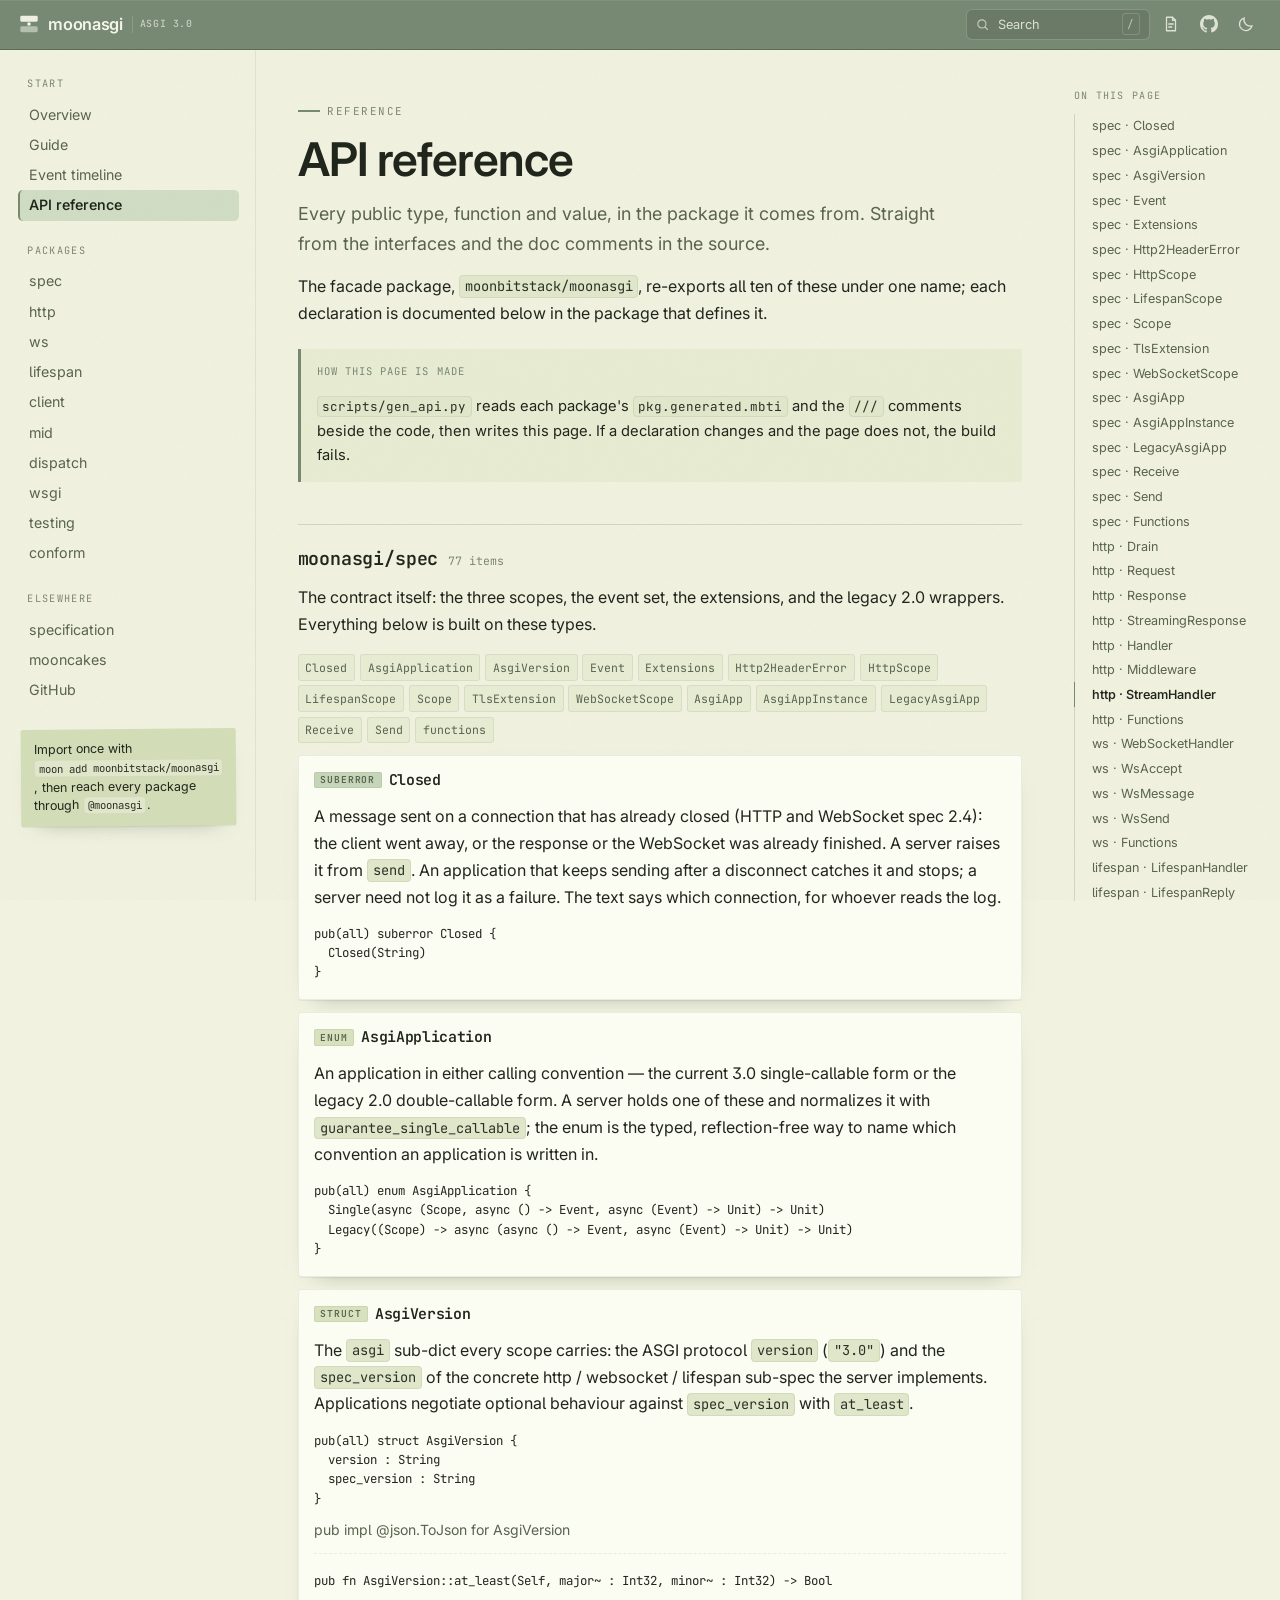
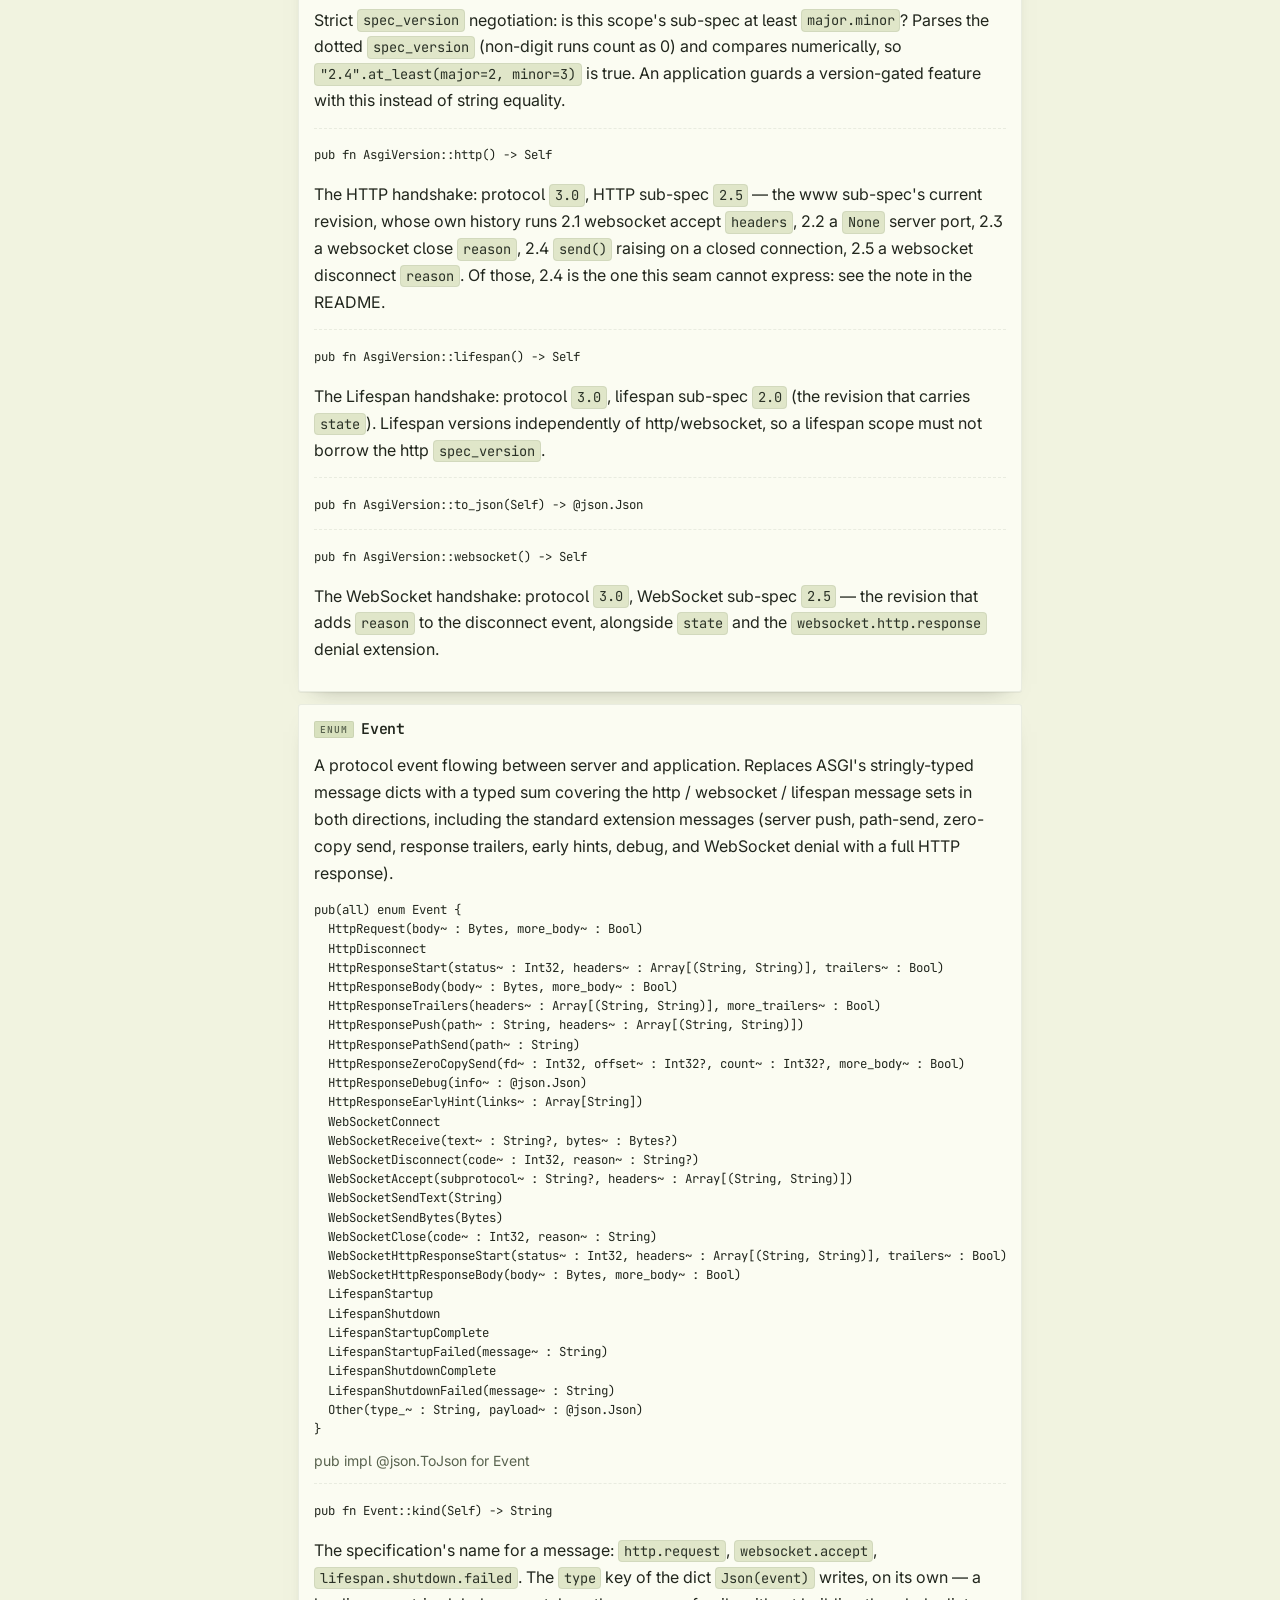
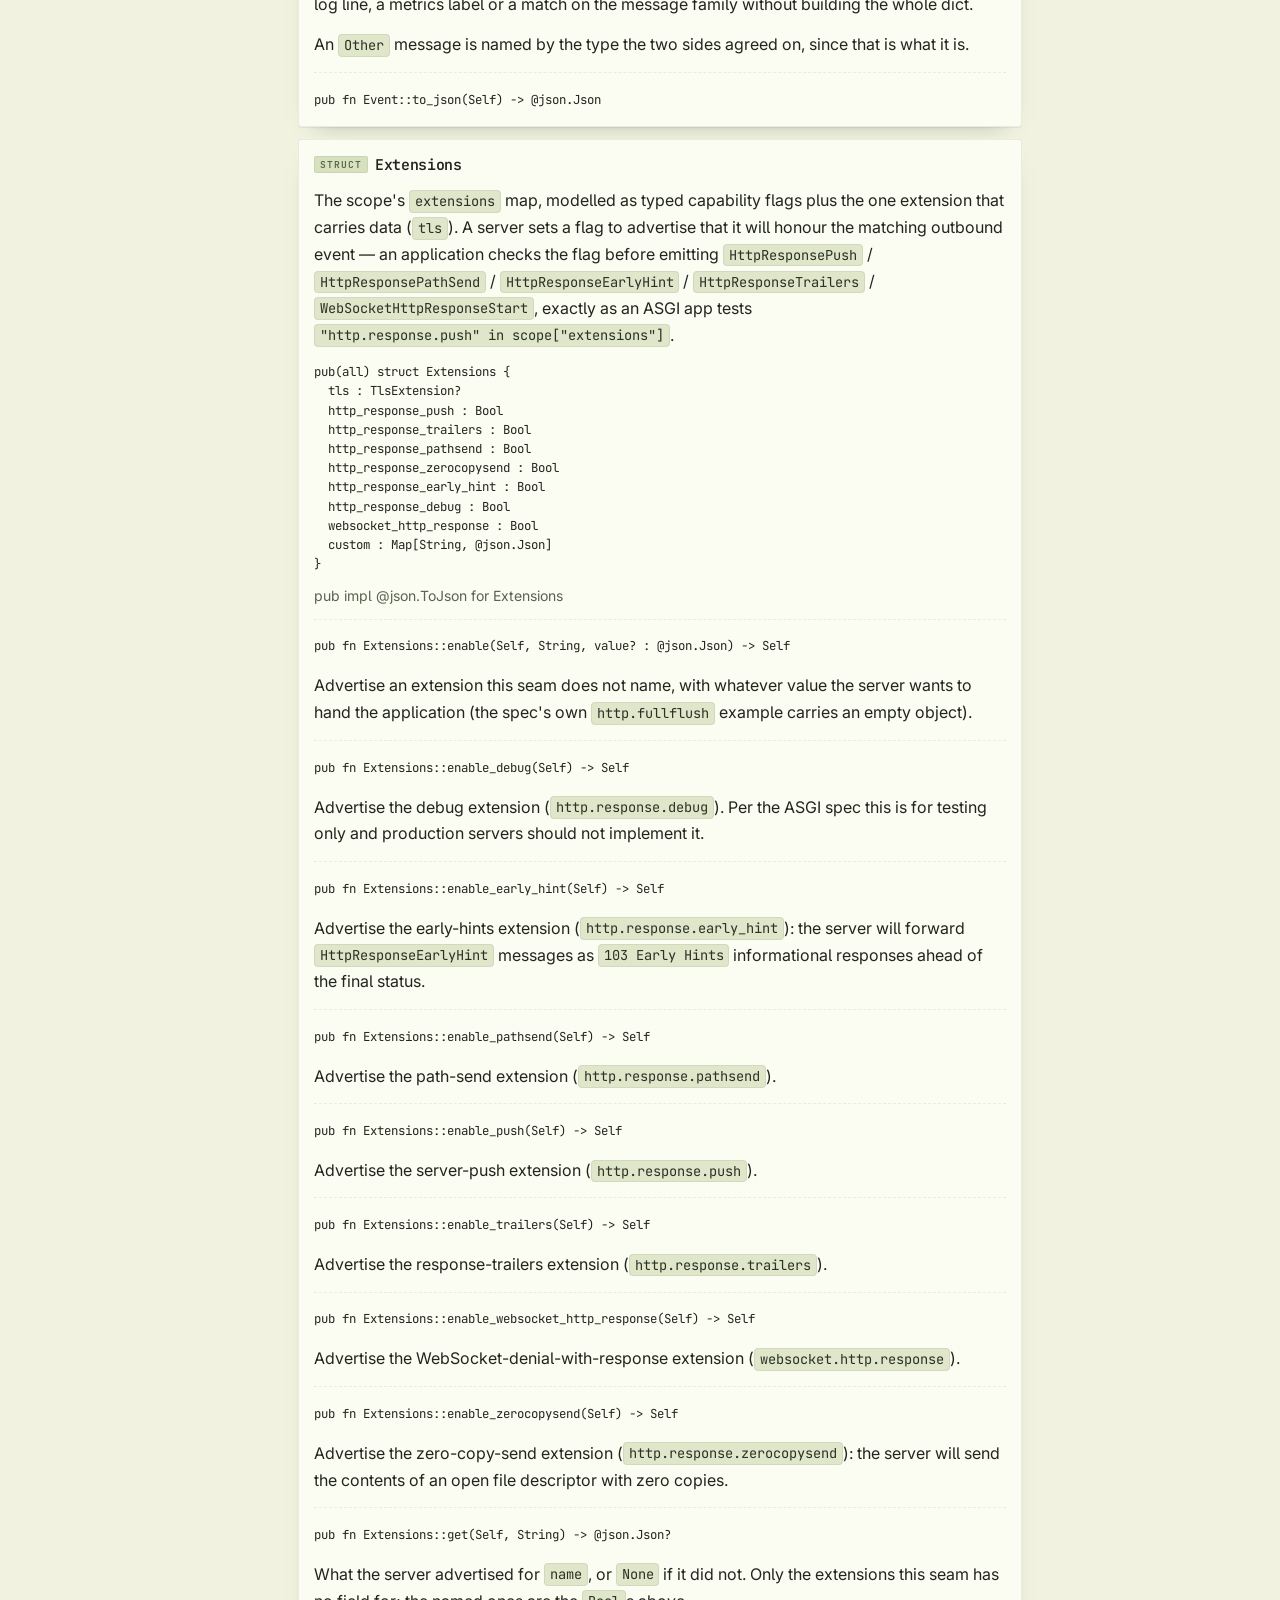
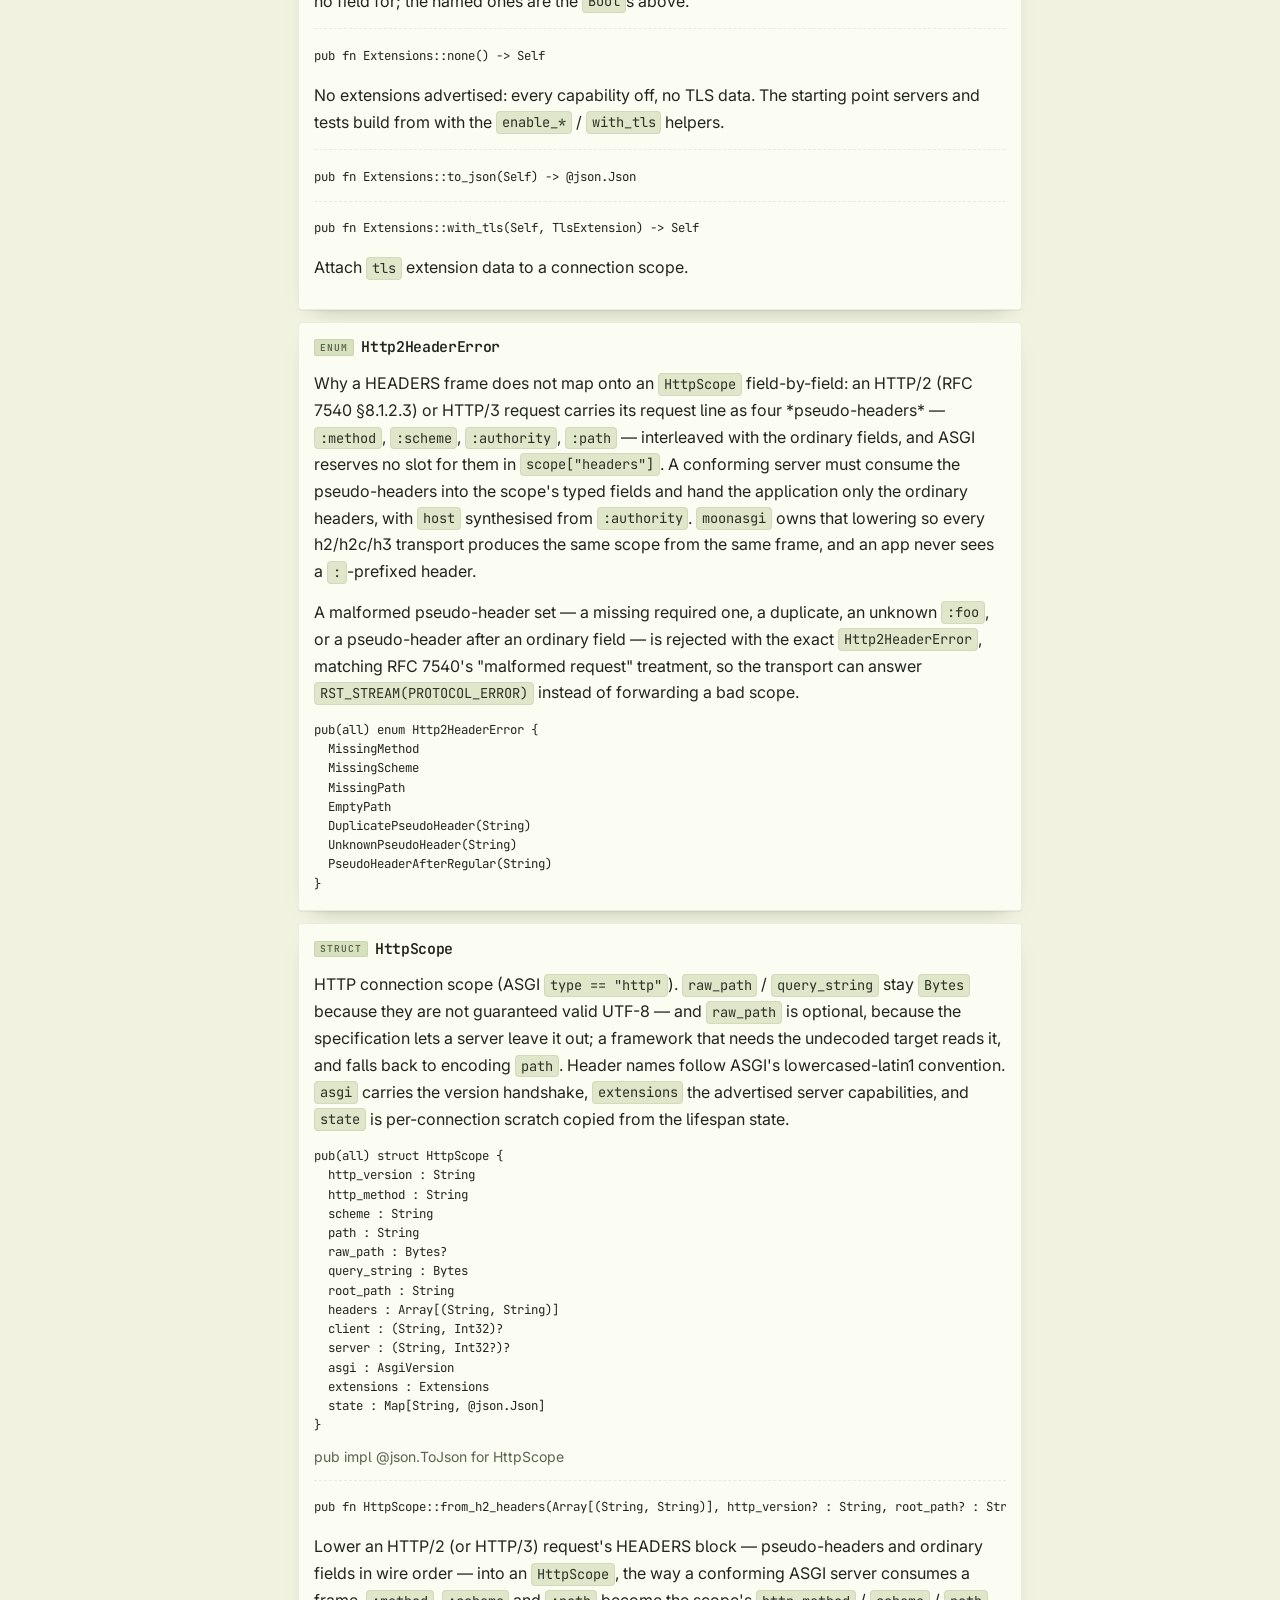
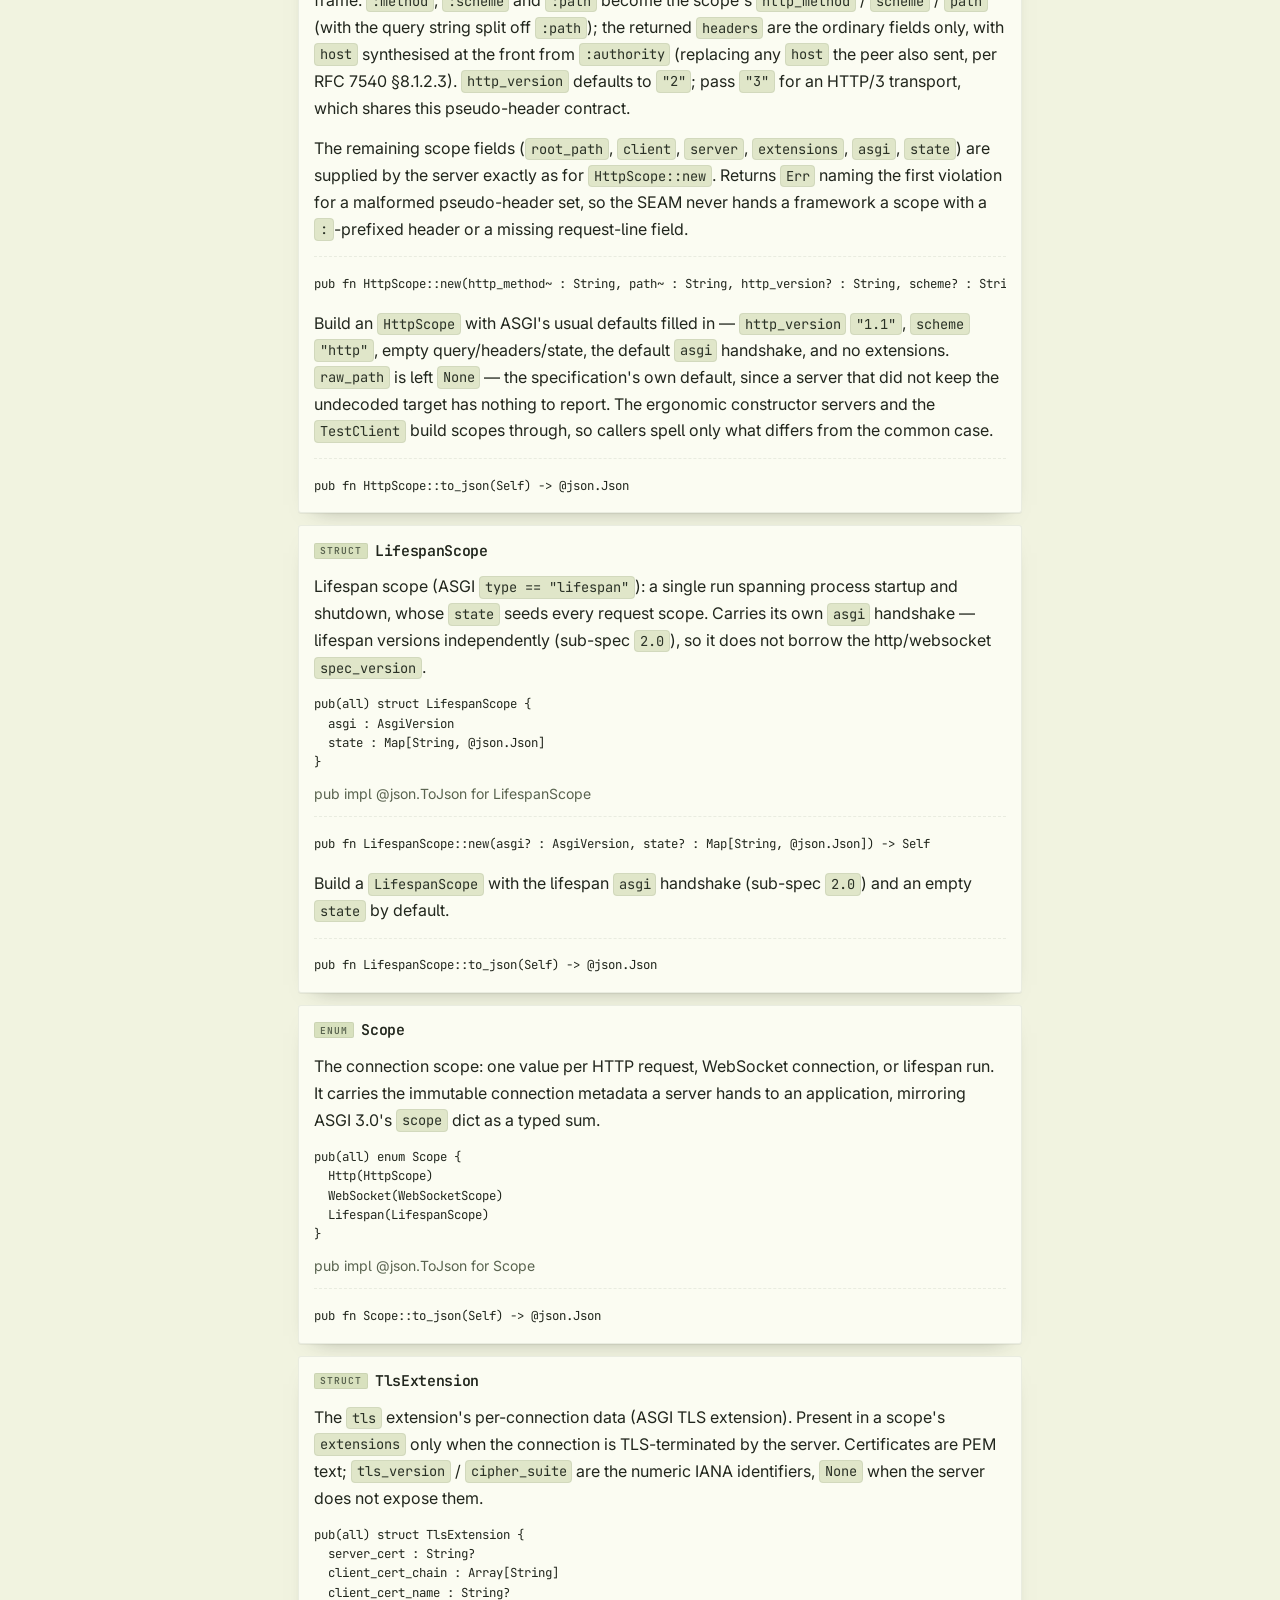
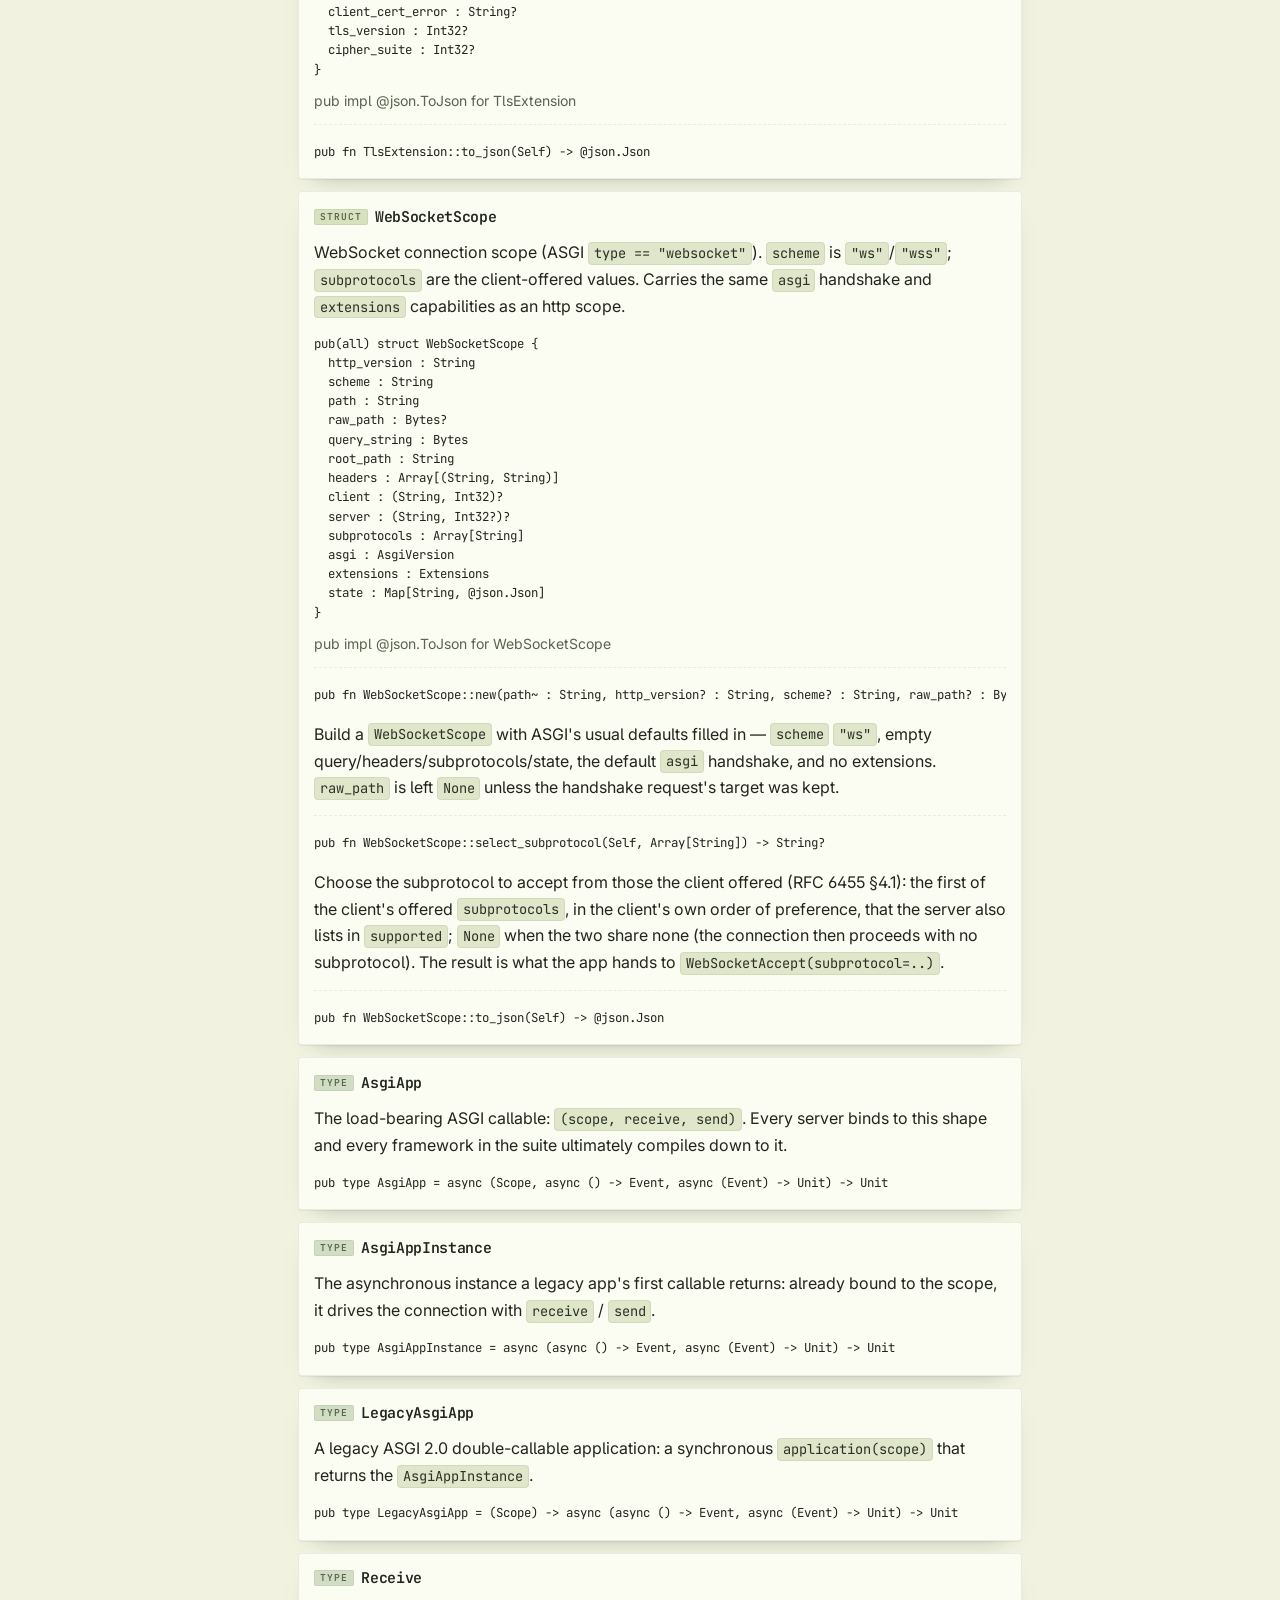
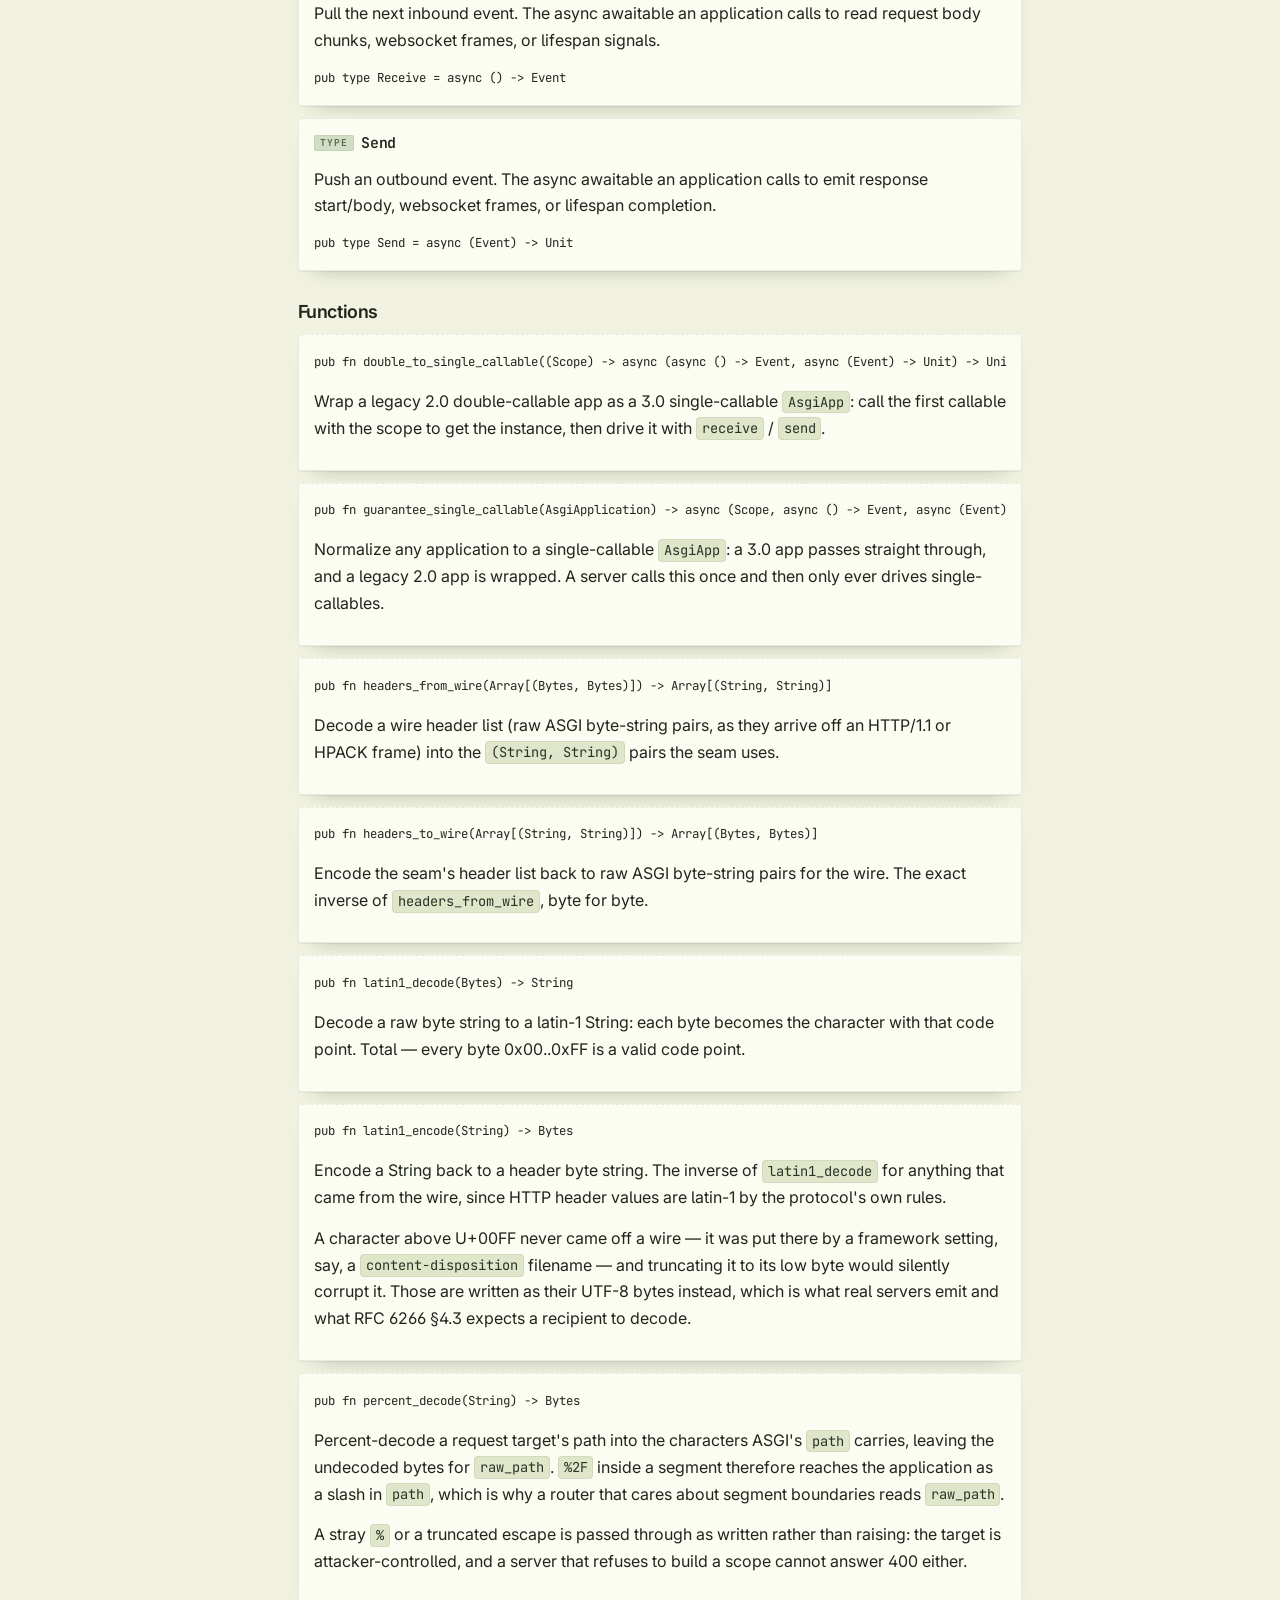
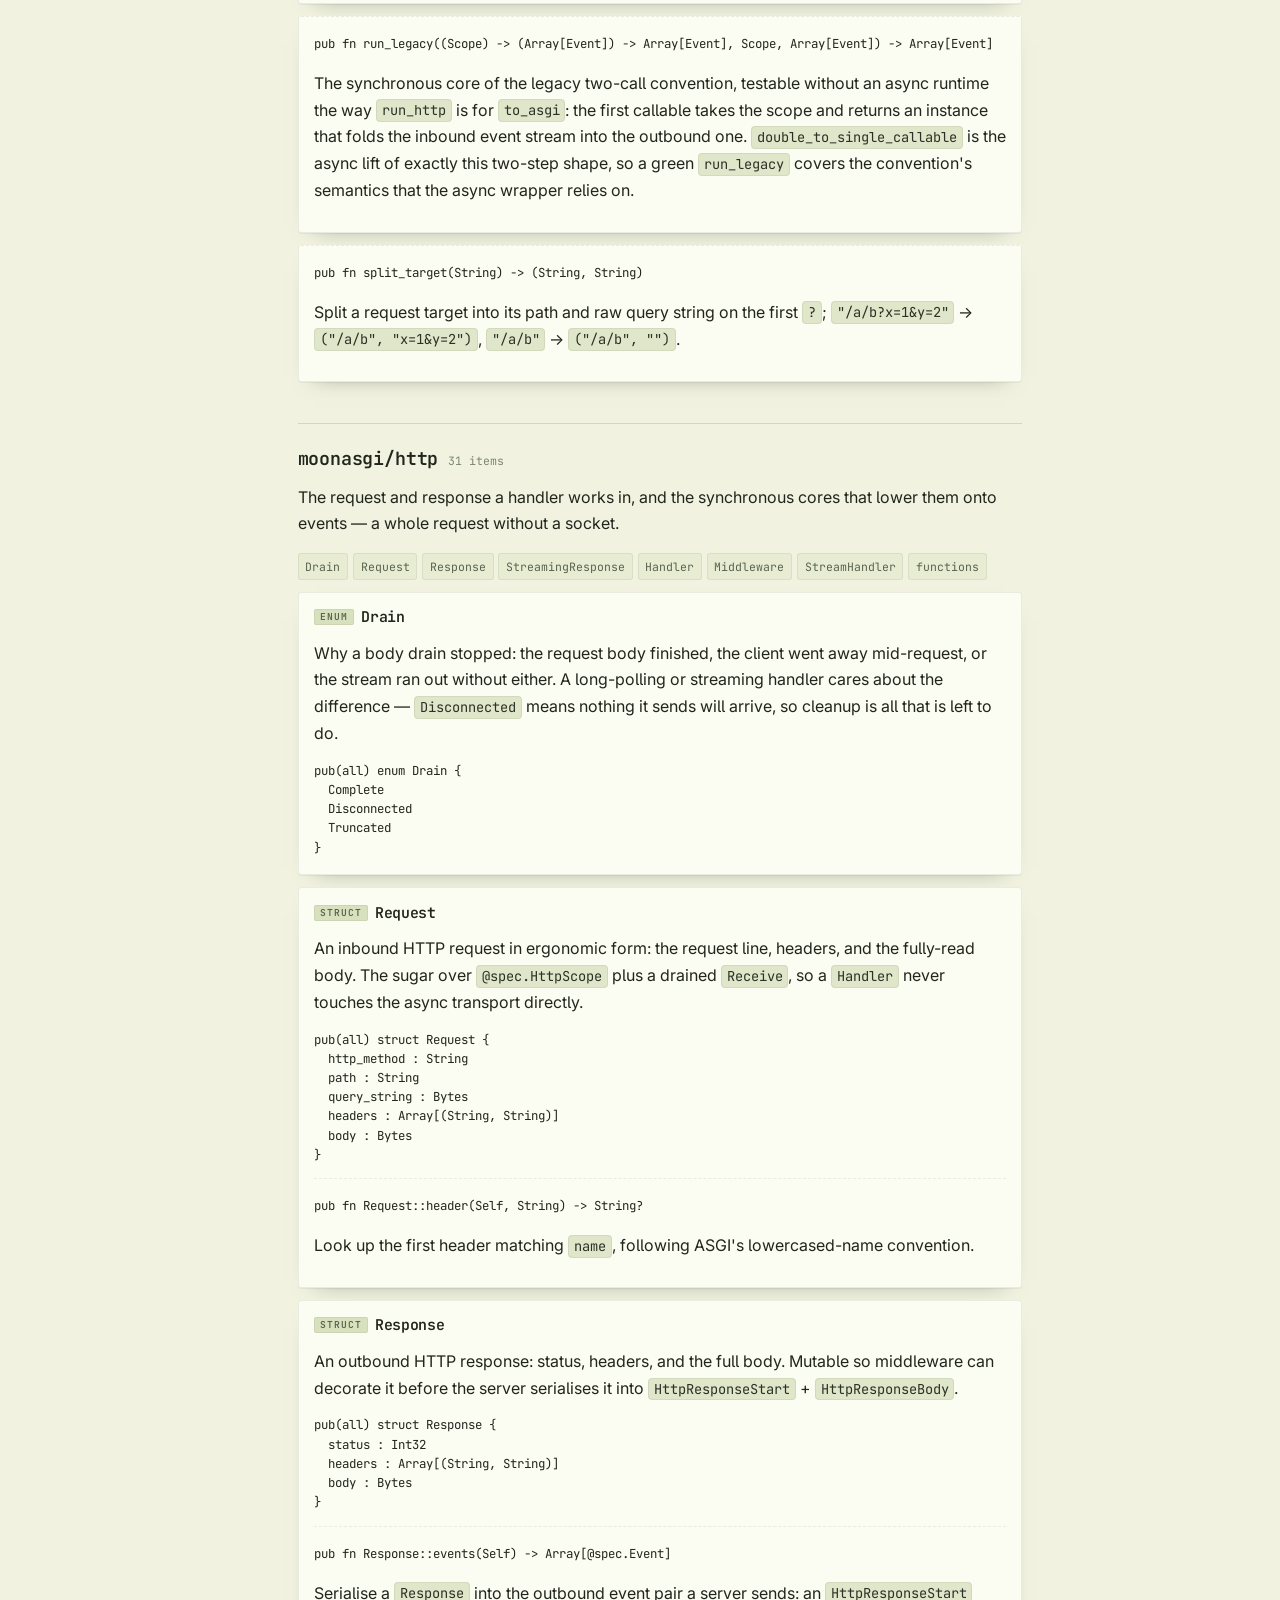
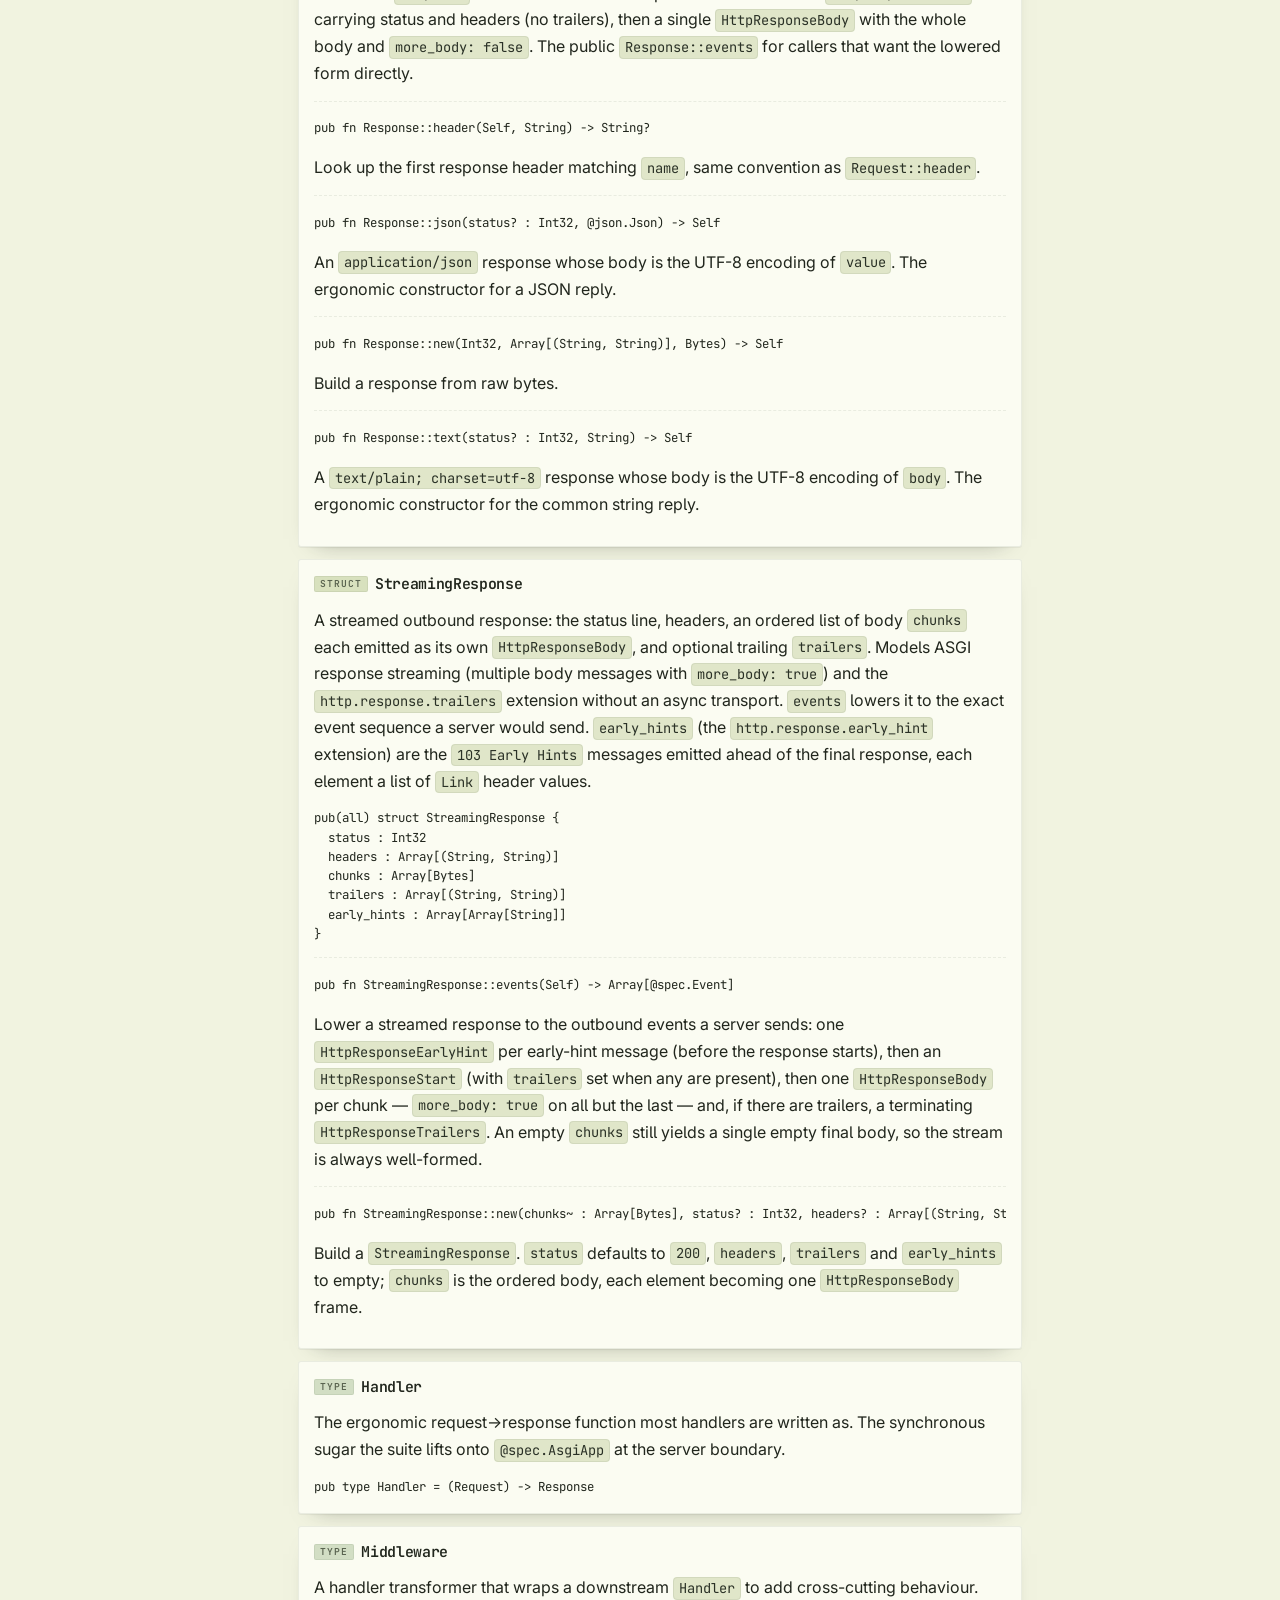
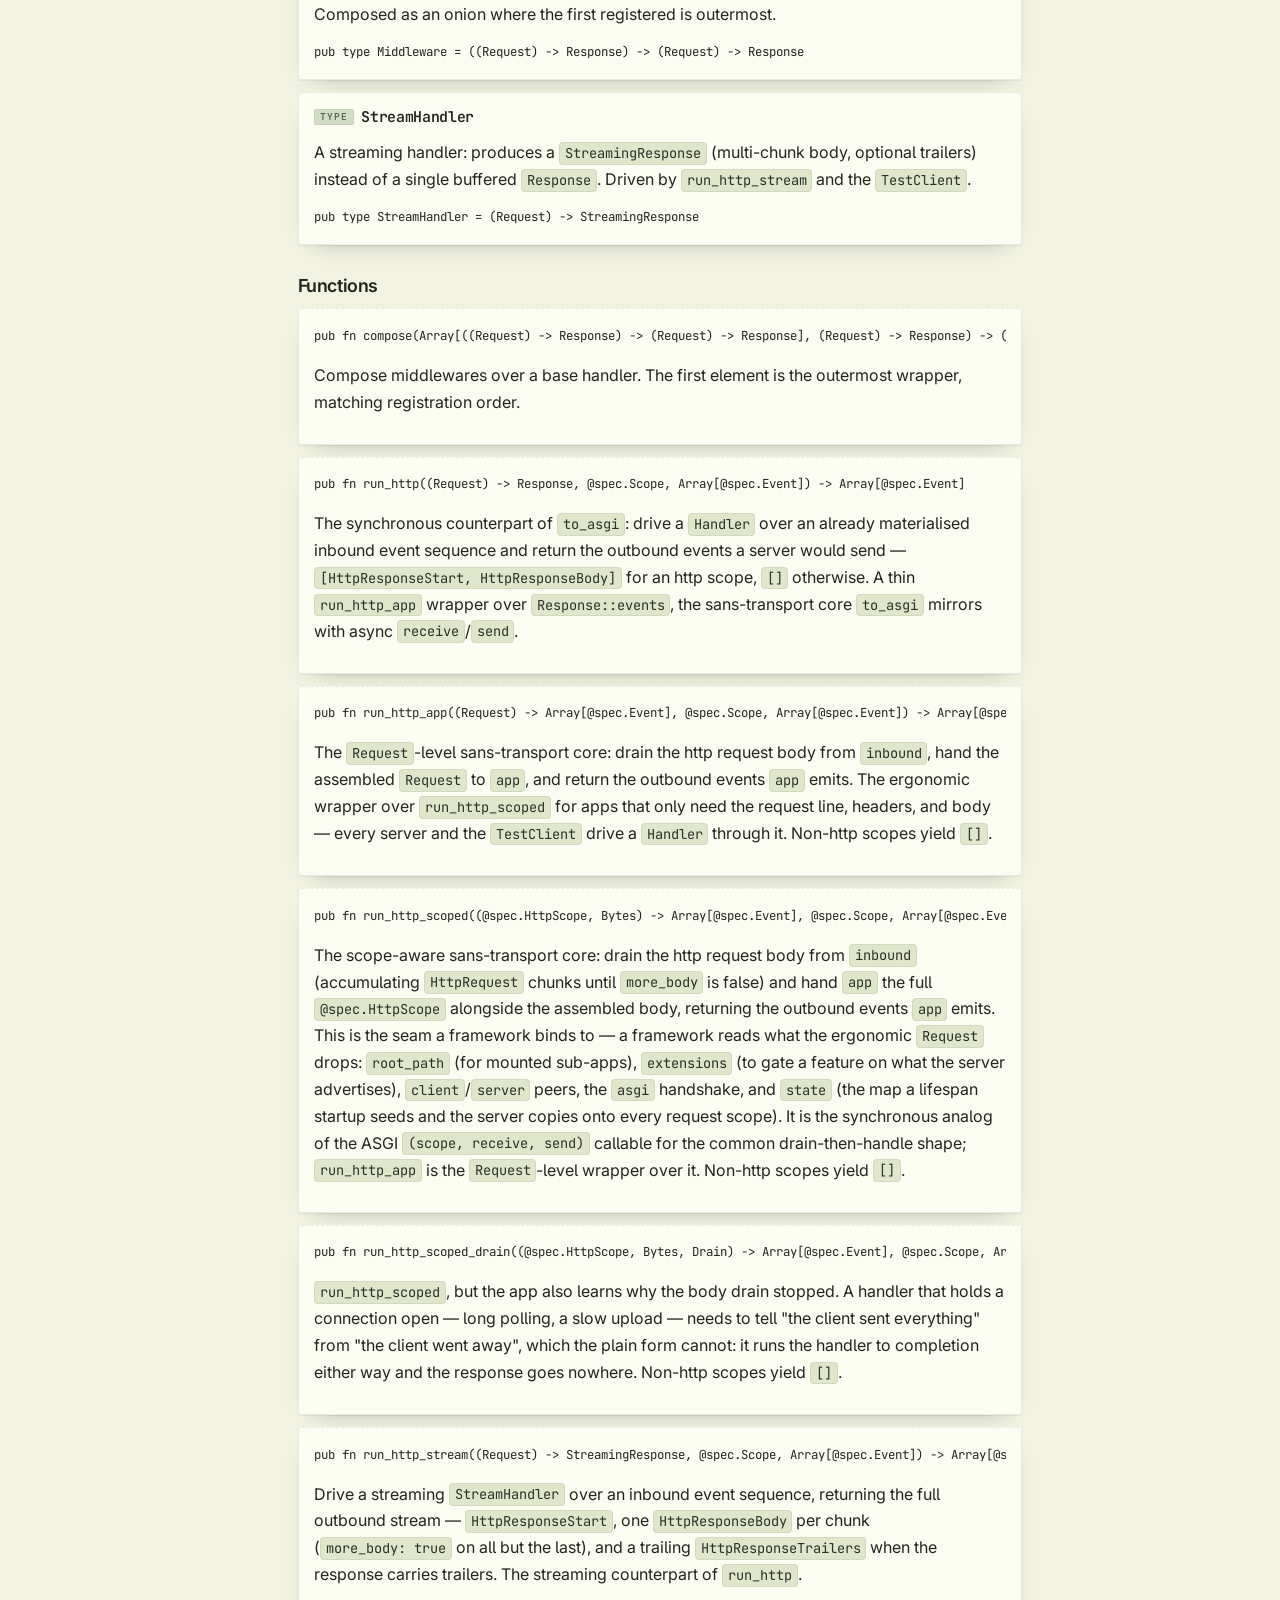
==== commit ca1d394c: "refactor(moonasgi): JSON text goes through moonjson, not core's parser. The three places that read J" ====
--- a/docs/api.html
+++ b/docs/api.html
@@ -185,7 +185,7 @@
   status : Int32
   headers : Array[(String, String)]
   body : Bytes
-}</pre><div class="member" id="moonasgi-http-response-events"><pre class="sig mono">pub fn Response::events(Self) -&gt; Array[@spec.Event]</pre><p>Serialise a <code>Response</code> into the outbound event pair a server sends: an <code>HttpResponseStart</code> carrying status and headers (no trailers), then a single <code>HttpResponseBody</code> with the whole body and <code>more_body: false</code>. The public <code>Response::events</code> for callers that want the lowered form directly.</p></div><div class="member" id="moonasgi-http-response-header"><pre class="sig mono">pub fn Response::header(Self, String) -&gt; String?</pre><p>Look up the first response header matching <code>name</code>, same convention as <code>Request::header</code>.</p></div><div class="member" id="moonasgi-http-response-json"><pre class="sig mono">pub fn Response::json(status? : Int32, @json.Json) -&gt; Self</pre><p>An <code>application/json</code> response whose body is the UTF-8 encoding of <code>value</code> serialised with <code>Json::stringify</code>. The ergonomic constructor for a JSON reply.</p></div><div class="member" id="moonasgi-http-response-new"><pre class="sig mono">pub fn Response::new(Int32, Array[(String, String)], Bytes) -&gt; Self</pre><p>Build a response from raw bytes.</p></div><div class="member" id="moonasgi-http-response-text"><pre class="sig mono">pub fn Response::text(status? : Int32, String) -&gt; Self</pre><p>A <code>text/plain; charset=utf-8</code> response whose body is the UTF-8 encoding of <code>body</code>. The ergonomic constructor for the common string reply.</p></div></article><article class="item"><h3 id="moonasgi-http-streamingresponse"><span class="kind k-struct">struct</span>StreamingResponse</h3><p>A streamed outbound response: the status line, headers, an ordered list of body <code>chunks</code> each emitted as its own <code>HttpResponseBody</code>, and optional trailing <code>trailers</code>. Models ASGI response streaming (multiple body messages with <code>more_body: true</code>) and the <code>http.response.trailers</code> extension without an async transport. <code>events</code> lowers it to the exact event sequence a server would send. <code>early_hints</code> (the <code>http.response.early_hint</code> extension) are the <code>103 Early Hints</code> messages emitted ahead of the final response, each element a list of <code>Link</code> header values.</p><pre class="sig mono">pub(all) struct StreamingResponse {
+}</pre><div class="member" id="moonasgi-http-response-events"><pre class="sig mono">pub fn Response::events(Self) -&gt; Array[@spec.Event]</pre><p>Serialise a <code>Response</code> into the outbound event pair a server sends: an <code>HttpResponseStart</code> carrying status and headers (no trailers), then a single <code>HttpResponseBody</code> with the whole body and <code>more_body: false</code>. The public <code>Response::events</code> for callers that want the lowered form directly.</p></div><div class="member" id="moonasgi-http-response-header"><pre class="sig mono">pub fn Response::header(Self, String) -&gt; String?</pre><p>Look up the first response header matching <code>name</code>, same convention as <code>Request::header</code>.</p></div><div class="member" id="moonasgi-http-response-json"><pre class="sig mono">pub fn Response::json(status? : Int32, @json.Json) -&gt; Self</pre><p>An <code>application/json</code> response whose body is the UTF-8 encoding of <code>value</code>. The ergonomic constructor for a JSON reply.</p></div><div class="member" id="moonasgi-http-response-new"><pre class="sig mono">pub fn Response::new(Int32, Array[(String, String)], Bytes) -&gt; Self</pre><p>Build a response from raw bytes.</p></div><div class="member" id="moonasgi-http-response-text"><pre class="sig mono">pub fn Response::text(status? : Int32, String) -&gt; Self</pre><p>A <code>text/plain; charset=utf-8</code> response whose body is the UTF-8 encoding of <code>body</code>. The ergonomic constructor for the common string reply.</p></div></article><article class="item"><h3 id="moonasgi-http-streamingresponse"><span class="kind k-struct">struct</span>StreamingResponse</h3><p>A streamed outbound response: the status line, headers, an ordered list of body <code>chunks</code> each emitted as its own <code>HttpResponseBody</code>, and optional trailing <code>trailers</code>. Models ASGI response streaming (multiple body messages with <code>more_body: true</code>) and the <code>http.response.trailers</code> extension without an async transport. <code>events</code> lowers it to the exact event sequence a server would send. <code>early_hints</code> (the <code>http.response.early_hint</code> extension) are the <code>103 Early Hints</code> messages emitted ahead of the final response, each element a list of <code>Link</code> header values.</p><pre class="sig mono">pub(all) struct StreamingResponse {
   status : Int32
   headers : Array[(String, String)]
   chunks : Array[Bytes]
@@ -232,7 +232,7 @@
   zerocopysend : ZeroCopySend?
   debug : Array[@json.Json]
   early_hints : Array[Array[String]]
-}</pre><div class="member" id="moonasgi-client-testresponse-header"><pre class="sig mono">pub fn TestResponse::header(Self, String) -&gt; String?</pre><p>First response header matching <code>name</code> (ASGI lowercased-name convention).</p></div><div class="member" id="moonasgi-client-testresponse-json"><pre class="sig mono">pub fn TestResponse::json(Self) -&gt; @json.Json raise</pre><p>The response body parsed as JSON. Raises <code>@json.ParseError</code> if the body is not valid JSON, mirroring a real client&#x27;s <code>.json()</code>.</p></div><div class="member" id="moonasgi-client-testresponse-text"><pre class="sig mono">pub fn TestResponse::text(Self) -&gt; String</pre><p>The response body decoded as UTF-8 (lossy: invalid sequences become the replacement character), for asserting on text responses.</p></div><div class="member" id="moonasgi-client-testresponse-trailer"><pre class="sig mono">pub fn TestResponse::trailer(Self, String) -&gt; String?</pre><p>First trailing header matching <code>name</code>.</p></div></article><article class="item"><h3 id="moonasgi-client-wstestsession"><span class="kind k-struct">struct</span>WsTestSession</h3><p>The materialised result of driving a WebSocket connection in-process: whether the handshake was <code>accepted</code>, the negotiated <code>subprotocol</code> and <code>accept_headers</code>, every server→client message (<code>messages</code>), whether the server <code>closed</code> and with what <code>close_code</code> / <code>close_reason</code>, and — when the handshake was denied with the <code>websocket.http.response</code> extension — the captured HTTP <code>denial</code> response. The WebSocket analog of <code>TestResponse</code>.</p><pre class="sig mono">pub(all) struct WsTestSession {
+}</pre><div class="member" id="moonasgi-client-testresponse-header"><pre class="sig mono">pub fn TestResponse::header(Self, String) -&gt; String?</pre><p>First response header matching <code>name</code> (ASGI lowercased-name convention).</p></div><div class="member" id="moonasgi-client-testresponse-json"><pre class="sig mono">pub fn TestResponse::json(Self) -&gt; @json.Json raise</pre><p>The response body parsed as JSON, strictly: comments, trailing commas and unquoted keys are not JSON. Raises <code>@moonjson.Refused</code> if the body is not valid JSON, mirroring a real client&#x27;s <code>.json()</code>.</p></div><div class="member" id="moonasgi-client-testresponse-text"><pre class="sig mono">pub fn TestResponse::text(Self) -&gt; String</pre><p>The response body decoded as UTF-8 (lossy: invalid sequences become the replacement character), for asserting on text responses.</p></div><div class="member" id="moonasgi-client-testresponse-trailer"><pre class="sig mono">pub fn TestResponse::trailer(Self, String) -&gt; String?</pre><p>First trailing header matching <code>name</code>.</p></div></article><article class="item"><h3 id="moonasgi-client-wstestsession"><span class="kind k-struct">struct</span>WsTestSession</h3><p>The materialised result of driving a WebSocket connection in-process: whether the handshake was <code>accepted</code>, the negotiated <code>subprotocol</code> and <code>accept_headers</code>, every server→client message (<code>messages</code>), whether the server <code>closed</code> and with what <code>close_code</code> / <code>close_reason</code>, and — when the handshake was denied with the <code>websocket.http.response</code> extension — the captured HTTP <code>denial</code> response. The WebSocket analog of <code>TestResponse</code>.</p><pre class="sig mono">pub(all) struct WsTestSession {
   accepted : Bool
   subprotocol : String?
   accept_headers : Array[(String, String)]
@@ -267,7 +267,7 @@
   secure : Bool
   http_only : Bool
   same_site : String?
-}</pre><div class="member" id="moonasgi-cookie-setcookie-encode"><pre class="sig mono">pub fn SetCookie::encode(Self) -&gt; String</pre><p>The wire form: the pair, then the attributes that were set, in the order a server usually writes them. A <code>Set-Cookie</code> with <code>max_age</code> 0 or below is a deletion, and is written with the epoch in <code>Expires</code> so a client that only knows that attribute still drops it.</p></div><div class="member" id="moonasgi-cookie-setcookie-expired"><pre class="sig mono">pub fn SetCookie::expired(Self, now~ : Int64) -&gt; Bool</pre><p>Whether this cookie is to be dropped at <code>now</code>, in seconds since the epoch. <code>Max-Age</code> wins over <code>Expires</code> (RFC 6265 §5.3), and a <code>Max-Age</code> of 0 or less is a deletion whatever the date says.</p></div><div class="member" id="moonasgi-cookie-setcookie-new"><pre class="sig mono">pub fn SetCookie::new(name~ : String, value~ : String, path? : String, domain? : String, max_age? : Int32, expires? : Int64, secure? : Bool, http_only? : Bool, same_site? : String) -&gt; Self</pre><p>Build a <code>Set-Cookie</code>. <code>http_only</code> is on by default, the safe side for a cookie that is meant to be read by a server and not by a script; a cookie a page has to see passes <code>http_only=false</code>.</p></div><div class="member" id="moonasgi-cookie-setcookie-parse"><pre class="sig mono">pub fn SetCookie::parse(String) -&gt; Self raise Refused</pre><p>Read one <code>Set-Cookie</code> line: the pair before the first <code>;</code>, then the attributes this struct has fields for. An attribute the specification does not name, and one with a value it cannot parse, is skipped — a browser ignores what it does not understand and keeps the cookie, and so does this.</p></div></article><h3 id="moonasgi-cookie-functions">Functions</h3><div class="item member" id="moonasgi-cookie-find"><pre class="sig mono">pub fn find(String, String) -&gt; String?</pre><p>The value of <code>name</code> in a <code>Cookie</code> header, without splitting the whole header when the caller wants one cookie.</p></div><div class="item member" id="moonasgi-cookie-parse"><pre class="sig mono">pub fn parse(String) -&gt; Array[(String, String)]</pre><p>The pairs a request sent in its <code>Cookie</code> header, in the order sent, with duplicates kept — the first is what a lookup returns, as a browser does. Anything without a <code>=</code>, or with an empty name, is skipped: a header is written by whoever sent it, and one bad pair says nothing about the rest.</p></div></section><section class="pkg" id="moonasgi-mid-top"><div class="pkg-head"><h2>moonasgi/mid</h2><span class="count">79 items</span></div><p>Application-level middleware, each one a record implementing <code>Layer</code>, stackable in any order.</p><div class="jump"><a href="#moonasgi-mid-auth">Auth</a><a href="#moonasgi-mid-backendfn">BackendFn</a><a href="#moonasgi-mid-bodylimit">BodyLimit</a><a href="#moonasgi-mid-cors">Cors</a><a href="#moonasgi-mid-gzip">Gzip</a><a href="#moonasgi-mid-httpsredirect">HttpsRedirect</a><a href="#moonasgi-mid-identity">Identity</a><a href="#moonasgi-mid-proxyheaders">ProxyHeaders</a><a href="#moonasgi-mid-servererrors">ServerErrors</a><a href="#moonasgi-mid-sessions">Sessions</a><a href="#moonasgi-mid-trustedhosts">TrustedHosts</a><a href="#moonasgi-mid-wrap">Wrap</a><a href="#moonasgi-mid-backend">Backend</a><a href="#moonasgi-mid-layer">Layer</a><a href="#moonasgi-mid-functions">functions</a><a href="#moonasgi-mid-values">values</a></div><article class="item"><h3 id="moonasgi-mid-auth"><span class="kind k-struct">struct</span>Auth</h3><p>Resolve the identity of every connection and put it on the scope, under <code>user</code> and <code>auth</code>, before the application runs. A connection the backend could not identify carries <code>null</code> there rather than nothing at all, so a handler can tell &quot;this service identified nobody&quot; from &quot;this service has no auth layer&quot;.</p><p>The layer sees the scope the layers outside it built, so a session written by <code>Sessions</code> is readable here when <code>Sessions</code> wraps <code>Auth</code>.</p><pre class="sig mono">pub(all) struct Auth {
+}</pre><div class="member" id="moonasgi-cookie-setcookie-encode"><pre class="sig mono">pub fn SetCookie::encode(Self) -&gt; String</pre><p>The wire form: the pair, then the attributes that were set, in the order a server usually writes them. A <code>Set-Cookie</code> with <code>max_age</code> 0 or below is a deletion, and is written with the epoch in <code>Expires</code> so a client that only knows that attribute still drops it.</p></div><div class="member" id="moonasgi-cookie-setcookie-expired"><pre class="sig mono">pub fn SetCookie::expired(Self, now~ : Int64) -&gt; Bool</pre><p>Whether this cookie is to be dropped at <code>now</code>, in seconds since the epoch. <code>Max-Age</code> wins over <code>Expires</code> (RFC 6265 §5.3), and a <code>Max-Age</code> of 0 or less is a deletion whatever the date says.</p></div><div class="member" id="moonasgi-cookie-setcookie-new"><pre class="sig mono">pub fn SetCookie::new(name~ : String, value~ : String, path? : String, domain? : String, max_age? : Int32, expires? : Int64, secure? : Bool, http_only? : Bool, same_site? : String) -&gt; Self</pre><p>Build a <code>Set-Cookie</code>. <code>http_only</code> is on by default, the safe side for a cookie that is meant to be read by a server and not by a script; a cookie a page has to see passes <code>http_only=false</code>.</p></div><div class="member" id="moonasgi-cookie-setcookie-parse"><pre class="sig mono">pub fn SetCookie::parse(String) -&gt; Self raise Refused</pre><p>Read one <code>Set-Cookie</code> line: the pair before the first <code>;</code>, then the attributes this struct has fields for. An attribute the specification does not name, and one with a value it cannot parse, is skipped — a browser ignores what it does not understand and keeps the cookie, and so does this.</p></div></article><h3 id="moonasgi-cookie-functions">Functions</h3><div class="item member" id="moonasgi-cookie-find"><pre class="sig mono">pub fn find(String, String) -&gt; String?</pre><p>The value of <code>name</code> in a <code>Cookie</code> header, without splitting the whole header when the caller wants one cookie.</p></div><div class="item member" id="moonasgi-cookie-parse"><pre class="sig mono">pub fn parse(String) -&gt; Array[(String, String)]</pre><p>The pairs a request sent in its <code>Cookie</code> header, in the order sent, with duplicates kept — the first is what a lookup returns, as a browser does. Anything without a <code>=</code>, or with an empty name, is skipped: a header is written by whoever sent it, and one bad pair says nothing about the rest.</p></div></section><section class="pkg" id="moonasgi-mid-top"><div class="pkg-head"><h2>moonasgi/mid</h2><span class="count">95 items</span></div><p>Application-level middleware, each one a record implementing <code>Layer</code>, stackable in any order.</p><div class="jump"><a href="#moonasgi-mid-auth">Auth</a><a href="#moonasgi-mid-backendfn">BackendFn</a><a href="#moonasgi-mid-bodylimit">BodyLimit</a><a href="#moonasgi-mid-cors">Cors</a><a href="#moonasgi-mid-gzip">Gzip</a><a href="#moonasgi-mid-httpsredirect">HttpsRedirect</a><a href="#moonasgi-mid-identity">Identity</a><a href="#moonasgi-mid-proxyheaders">ProxyHeaders</a><a href="#moonasgi-mid-ratelimit">RateLimit</a><a href="#moonasgi-mid-ratelimitpolicy">RateLimitPolicy</a><a href="#moonasgi-mid-servererrors">ServerErrors</a><a href="#moonasgi-mid-servicelimit">ServiceLimit</a><a href="#moonasgi-mid-sessions">Sessions</a><a href="#moonasgi-mid-trustedhosts">TrustedHosts</a><a href="#moonasgi-mid-wrap">Wrap</a><a href="#moonasgi-mid-backend">Backend</a><a href="#moonasgi-mid-layer">Layer</a><a href="#moonasgi-mid-functions">functions</a><a href="#moonasgi-mid-values">values</a></div><article class="item"><h3 id="moonasgi-mid-auth"><span class="kind k-struct">struct</span>Auth</h3><p>Resolve the identity of every connection and put it on the scope, under <code>user</code> and <code>auth</code>, before the application runs. A connection the backend could not identify carries <code>null</code> there rather than nothing at all, so a handler can tell &quot;this service identified nobody&quot; from &quot;this service has no auth layer&quot;.</p><p>The layer sees the scope the layers outside it built, so a session written by <code>Sessions</code> is readable here when <code>Sessions</code> wraps <code>Auth</code>.</p><pre class="sig mono">pub(all) struct Auth {
   backend : &amp;Backend
 }</pre><p class="doc">pub impl Layer for Auth</p><div class="member" id="moonasgi-mid-auth-new"><pre class="sig mono">pub fn Auth::new(&amp;Backend) -&gt; Self</pre><p>Build an <code>Auth</code> layer around <code>backend</code>.</p></div><div class="member" id="moonasgi-mid-auth-wrap"><pre class="sig mono">pub fn Auth::wrap(Self, async (@spec.Scope, async () -&gt; @spec.Event, async (@spec.Event) -&gt; Unit) -&gt; Unit) -&gt; async (@spec.Scope, async () -&gt; @spec.Event, async (@spec.Event) -&gt; Unit) -&gt; Unit</pre></div></article><article class="item"><h3 id="moonasgi-mid-backendfn"><span class="kind k-struct">struct</span>BackendFn</h3><p>A backend written as a plain function, for a service whose rule fits on a line or two: <code>BackendFn(fn(scope) { ... })</code> is a <code>Backend</code> with no type to declare.</p><pre class="sig mono">pub(all) struct BackendFn((@spec.Scope) -&gt; Identity)</pre><p class="doc">pub impl Backend for BackendFn</p><div class="member" id="moonasgi-mid-backendfn-authenticate"><pre class="sig mono">pub fn BackendFn::authenticate(Self, @spec.Scope) -&gt; Identity</pre></div></article><article class="item"><h3 id="moonasgi-mid-bodylimit"><span class="kind k-struct">struct</span>BodyLimit</h3><p>A ceiling on a request body. A <code>Content-Length</code> above it is answered <code>413</code> at once, without calling the application. A body that grows past it while the application reads it is answered <code>413</code> too, when no response has started; the application then reads a disconnect, and what it sends afterwards is dropped, since the client already has its answer.</p><pre class="sig mono">pub(all) struct BodyLimit {
   limit : Int32
@@ -288,10 +288,31 @@
   auth : @json.Json?
 }</pre><div class="member" id="moonasgi-mid-identity-anonymous"><pre class="sig mono">pub fn Identity::anonymous() -&gt; Self</pre><p>An identity with nothing in it: the answer for a connection that carried no credentials.</p></div><div class="member" id="moonasgi-mid-identity-of"><pre class="sig mono">pub fn Identity::of(@json.Json) -&gt; Self</pre><p>An identity for <code>user</code>, with no record of how it was reached.</p></div></article><article class="item"><h3 id="moonasgi-mid-proxyheaders"><span class="kind k-struct">struct</span>ProxyHeaders</h3><p>The client and scheme a reverse proxy saw, put back in the scope, by <code>X-Forwarded-For</code> / <code>X-Forwarded-Proto</code> or by RFC 7239&#x27;s <code>Forwarded</code>. Only a request from an address in <code>trusted</code> is rewritten, since anyone else could claim any address; <code>&quot;*&quot;</code> trusts every peer.</p><p><code>X-Forwarded-For</code> gives the client: the rightmost address that is not trusted, every proxy before it having appended its own; when all are trusted, the leftmost. <code>X-Forwarded-Proto</code> gives the scheme, <code>http</code> or <code>https</code> (<code>ws</code> or <code>wss</code> for a WebSocket). Without either header, the <code>Forwarded</code> header is read the same way through its <code>for</code> and <code>proto</code>.</p><pre class="sig mono">pub(all) struct ProxyHeaders {
   trusted : Array[String]
-}</pre><p class="doc">pub impl Layer for ProxyHeaders</p><div class="member" id="moonasgi-mid-proxyheaders-new"><pre class="sig mono">pub fn ProxyHeaders::new(trusted? : Array[String]) -&gt; Self</pre></div><div class="member" id="moonasgi-mid-proxyheaders-wrap"><pre class="sig mono">pub fn ProxyHeaders::wrap(Self, async (@spec.Scope, async () -&gt; @spec.Event, async (@spec.Event) -&gt; Unit) -&gt; Unit) -&gt; async (@spec.Scope, async () -&gt; @spec.Event, async (@spec.Event) -&gt; Unit) -&gt; Unit</pre></div></article><article class="item"><h3 id="moonasgi-mid-servererrors"><span class="kind k-struct">struct</span>ServerErrors</h3><p>What an application&#x27;s failure becomes: a 500 when the response has not started, then the error raised on to the server, which logs it. <code>debug</code> puts the error in the body. <code>handler</code> writes the answer instead: <code>(status, headers, body)</code> for the error.</p><pre class="sig mono">pub(all) struct ServerErrors {
+}</pre><p class="doc">pub impl Layer for ProxyHeaders</p><div class="member" id="moonasgi-mid-proxyheaders-new"><pre class="sig mono">pub fn ProxyHeaders::new(trusted? : Array[String]) -&gt; Self</pre></div><div class="member" id="moonasgi-mid-proxyheaders-wrap"><pre class="sig mono">pub fn ProxyHeaders::wrap(Self, async (@spec.Scope, async () -&gt; @spec.Event, async (@spec.Event) -&gt; Unit) -&gt; Unit) -&gt; async (@spec.Scope, async () -&gt; @spec.Event, async (@spec.Event) -&gt; Unit) -&gt; Unit</pre></div></article><article class="item"><h3 id="moonasgi-mid-ratelimit"><span class="kind k-struct">struct</span>RateLimit</h3><p>Requests per client, as a token bucket: <code>rate</code> a second on average, with bursts of up to <code>burst</code> after a quiet spell. A request that finds its client&#x27;s bucket empty is answered <code>429</code> with <code>Retry-After</code>, without calling the application. WebSocket and lifespan scopes pass through.</p><p>Behind a proxy every request arrives from the proxy&#x27;s address; put <code>ProxyHeaders</code> outside this layer so that <code>key</code> reads the client&#x27;s own.</p><p>With <code>headers</code> the answer also carries <code>RateLimit-Policy</code> and <code>RateLimit</code> (draft-ietf-httpapi-ratelimit-headers): the quota the policy grants, and what is left of it after this request. Both are off by default, because they cost a header pair on every response and name a policy the caller may not want published.</p><pre class="sig mono">pub(all) struct RateLimit {
+  rate : Double
+  burst : Double
+  clients : Int32
+  key : (@spec.Scope) -&gt; String?
+  clock : () -&gt; Int64
+  headers : Bool
+  name : String
+}</pre><dl class="fields"><dt>rate</dt><dd>Requests a second each client accrues.</dd><dt>burst</dt><dd>The most requests a client may make at once after a quiet spell, and never under one: a bucket that holds less than a request passes nothing.</dd><dt>clients</dt><dd>The most clients tracked at once. A new client beyond it first evicts every client whose bucket has refilled, which loses nothing, and then the one tracked longest.</dd><dt>key</dt><dd>Which bucket a request draws from; `None` lets it through unlimited.</dd><dt>clock</dt><dd>The time in nanoseconds.</dd><dt>headers</dt><dd>Whether to answer with `RateLimit-Policy` and `RateLimit` as well.</dd><dt>name</dt><dd>The policy name both fields carry: what a client matches what is left against the quota it was granted under.</dd></dl><p class="doc">pub impl Layer for RateLimit</p><div class="member" id="moonasgi-mid-ratelimit-new"><pre class="sig mono">pub fn RateLimit::new(rate? : Double, burst? : Double, clients? : Int32, key? : (@spec.Scope) -&gt; String?, clock? : () -&gt; Int64, headers? : Bool, name? : String) -&gt; Self</pre></div><div class="member" id="moonasgi-mid-ratelimit-wrap"><pre class="sig mono">pub fn RateLimit::wrap(Self, async (@spec.Scope, async () -&gt; @spec.Event, async (@spec.Event) -&gt; Unit) -&gt; Unit) -&gt; async (@spec.Scope, async () -&gt; @spec.Event, async (@spec.Event) -&gt; Unit) -&gt; Unit</pre></div></article><article class="item"><h3 id="moonasgi-mid-ratelimitpolicy"><span class="kind k-struct">struct</span>RateLimitPolicy</h3><p>A quota policy, as one item of a <code>RateLimit-Policy</code> field (draft-ietf-httpapi-ratelimit-headers §3.1): the name that identifies the policy, the <code>quota</code> it grants, and the <code>window</code> it grants it over, the <code>unit</code> the quota counts in, the partition <code>key</code> it is allocated to, and any parameters the specification does not define.</p><p><code>window</code> is in seconds, and <code>None</code> states a quota with no time limit. <code>unit</code> is <code>None</code> for the default, requests; the other units are <code>&quot;content-bytes&quot;</code> and <code>&quot;concurrent-requests&quot;</code>.</p><pre class="sig mono">pub(all) struct RateLimitPolicy {
+  name : String
+  quota : Int64
+  window : Int64?
+  unit : String?
+  key : Bytes?
+  extra : Array[String]
+}</pre><div class="member" id="moonasgi-mid-ratelimitpolicy-encode"><pre class="sig mono">pub fn RateLimitPolicy::encode(Self) -&gt; String</pre><p>The item as the field writes it: <code>&quot;default&quot;;q=100;w=10</code>, with <code>qu</code> before <code>w</code> and <code>pk</code> last, the order the specification declares its parameters in.</p></div></article><article class="item"><h3 id="moonasgi-mid-servererrors"><span class="kind k-struct">struct</span>ServerErrors</h3><p>What an application&#x27;s failure becomes: a 500 when the response has not started, then the error raised on to the server, which logs it. <code>debug</code> puts the error in the body. <code>handler</code> writes the answer instead: <code>(status, headers, body)</code> for the error.</p><pre class="sig mono">pub(all) struct ServerErrors {
   debug : Bool
   handler : ((Error) -&gt; (Int32, Array[(String, String)], String))?
-}</pre><p class="doc">pub impl Layer for ServerErrors</p><div class="member" id="moonasgi-mid-servererrors-new"><pre class="sig mono">pub fn ServerErrors::new(debug? : Bool, handler? : (Error) -&gt; (Int32, Array[(String, String)], String)) -&gt; Self</pre></div><div class="member" id="moonasgi-mid-servererrors-wrap"><pre class="sig mono">pub fn ServerErrors::wrap(Self, async (@spec.Scope, async () -&gt; @spec.Event, async (@spec.Event) -&gt; Unit) -&gt; Unit) -&gt; async (@spec.Scope, async () -&gt; @spec.Event, async (@spec.Event) -&gt; Unit) -&gt; Unit</pre></div></article><article class="item"><h3 id="moonasgi-mid-sessions"><span class="kind k-struct">struct</span>Sessions</h3><p>Data a client carries across requests, signed so it cannot be edited.</p><p>The session is read off the request&#x27;s cookie into <code>scope.state</code>, where a handler reads and writes it with <code>session</code>; the response that ends the request carries it back. Nothing is stored on the server, so the secret is the whole of the security: a client that does not have it cannot make a session that verifies, and one that does have it can read every session it ever signed.</p><pre class="sig mono">pub(all) struct Sessions {
+}</pre><p class="doc">pub impl Layer for ServerErrors</p><div class="member" id="moonasgi-mid-servererrors-new"><pre class="sig mono">pub fn ServerErrors::new(debug? : Bool, handler? : (Error) -&gt; (Int32, Array[(String, String)], String)) -&gt; Self</pre></div><div class="member" id="moonasgi-mid-servererrors-wrap"><pre class="sig mono">pub fn ServerErrors::wrap(Self, async (@spec.Scope, async () -&gt; @spec.Event, async (@spec.Event) -&gt; Unit) -&gt; Unit) -&gt; async (@spec.Scope, async () -&gt; @spec.Event, async (@spec.Event) -&gt; Unit) -&gt; Unit</pre></div></article><article class="item"><h3 id="moonasgi-mid-servicelimit"><span class="kind k-struct">struct</span>ServiceLimit</h3><p>What is left of a quota, as one item of a <code>RateLimit</code> field (draft-ietf-httpapi-ratelimit-headers §4.1): the <code>name</code> of the policy it belongs to, the <code>remaining</code> quota, the <code>window</code> within which no more than that may be used, the partition <code>key</code>, and any parameters the specification does not define.</p><p><code>window</code> is in seconds, and <code>None</code> states a quota that is not time limited. A client reads <code>remaining</code> as what it may still send, and <code>window</code> as how long that holds: it says nothing about what comes after, which the server may change between requests.</p><pre class="sig mono">pub(all) struct ServiceLimit {
+  name : String
+  remaining : Int64
+  window : Int64?
+  key : Bytes?
+  extra : Array[String]
+}</pre><div class="member" id="moonasgi-mid-servicelimit-encode"><pre class="sig mono">pub fn ServiceLimit::encode(Self) -&gt; String</pre><p>The item as the field writes it: <code>&quot;default&quot;;r=50;t=30</code>, with <code>pk</code> last.</p></div></article><article class="item"><h3 id="moonasgi-mid-sessions"><span class="kind k-struct">struct</span>Sessions</h3><p>Data a client carries across requests, signed so it cannot be edited.</p><p>The session is read off the request&#x27;s cookie into <code>scope.state</code>, where a handler reads and writes it with <code>session</code>; the response that ends the request carries it back. Nothing is stored on the server, so the secret is the whole of the security: a client that does not have it cannot make a session that verifies, and one that does have it can read every session it ever signed.</p><pre class="sig mono">pub(all) struct Sessions {
   secret : Bytes
   cookie : String
   max_age : Int32?
@@ -307,7 +328,7 @@
   fn authenticate(Self, @spec.Scope) -&gt; Identity
 }</pre></article><article class="item"><h3 id="moonasgi-mid-layer"><span class="kind k-trait">trait</span>Layer</h3><p>Something that wraps one ASGI application in another: CORS, compression, a host check, or the caller&#x27;s own. Every middleware here is a record that implements it, so a caller&#x27;s middleware stacks with them on equal terms.</p><pre class="sig mono">pub(open) trait Layer {
   fn wrap(Self, async (@spec.Scope, async () -&gt; @spec.Event, async (@spec.Event) -&gt; Unit) -&gt; Unit) -&gt; async (@spec.Scope, async () -&gt; @spec.Event, async (@spec.Event) -&gt; Unit) -&gt; Unit
-}</pre></article><h3 id="moonasgi-mid-functions">Functions</h3><div class="item member" id="moonasgi-mid-auth"><pre class="sig mono">pub fn auth(@spec.Scope) -&gt; @json.Json?</pre><p>The record the identity was decided from, when the backend kept one.</p></div><div class="item member" id="moonasgi-mid-session"><pre class="sig mono">pub fn session(@spec.Scope) -&gt; Map[String, @json.Json]</pre><p>The session data of a connection, live: a handler that writes to the returned map is writing what the response cookie will carry. A connection with no session, or one whose cookie did not verify, starts empty.</p><p>The map is the one in <code>scope.state</code>, so it survives the hop from a middleware to the application that reads it.</p></div><div class="item member" id="moonasgi-mid-stack"><pre class="sig mono">pub fn stack(Array[&amp;Layer], async (@spec.Scope, async () -&gt; @spec.Event, async (@spec.Event) -&gt; Unit) -&gt; Unit) -&gt; async (@spec.Scope, async () -&gt; @spec.Event, async (@spec.Event) -&gt; Unit) -&gt; Unit</pre><p><code>app</code> inside <code>layers</code>, wrapped from the last to the first, so the layer given first sees the request first and the response last.</p></div><div class="item member" id="moonasgi-mid-user"><pre class="sig mono">pub fn user(@spec.Scope) -&gt; @json.Json?</pre><p>The identity the layer resolved for this connection, or <code>None</code> when nobody was identified — or when no <code>Auth</code> layer ran.</p></div><h3 id="moonasgi-mid-values">Values</h3><div class="item member" id="moonasgi-mid-body_limit"><pre class="sig mono">pub let body_limit : BodyLimit</pre><p>One mebibyte, nginx&#x27;s <code>client_max_body_size</code>.</p></div><div class="item member" id="moonasgi-mid-cors"><pre class="sig mono">pub let cors : Cors</pre><p>The defaults: no origin allowed, <code>GET</code> only, the safelisted headers only, no credentials, preflights cached for ten minutes.</p></div><div class="item member" id="moonasgi-mid-gzip"><pre class="sig mono">pub let gzip : Gzip</pre><p>The defaults: 500 octets and up, the most effort.</p></div><div class="item member" id="moonasgi-mid-https_redirect"><pre class="sig mono">pub let https_redirect : HttpsRedirect</pre></div><div class="item member" id="moonasgi-mid-proxy_headers"><pre class="sig mono">pub let proxy_headers : ProxyHeaders</pre><p>The default: only a proxy on the same machine is believed.</p></div><div class="item member" id="moonasgi-mid-server_errors"><pre class="sig mono">pub let server_errors : ServerErrors</pre><p>The defaults: no detail in the body, the plain 500.</p></div><div class="item member" id="moonasgi-mid-trusted_hosts"><pre class="sig mono">pub let trusted_hosts : TrustedHosts</pre><p>The defaults: any host, and the redirect to <code>www.</code> on.</p></div></section><section class="pkg" id="moonasgi-dispatch-top"><div class="pkg-head"><h2>moonasgi/dispatch</h2><span class="count">3 items</span></div><p>Several applications behind one: by path prefix, by host name, over one shared lifespan.</p><div class="jump"><a href="#moonasgi-dispatch-functions">functions</a></div><h3 id="moonasgi-dispatch-functions">Functions</h3><div class="item member" id="moonasgi-dispatch-hosts"><pre class="sig mono">pub fn hosts(Array[(String, async (@spec.Scope, async () -&gt; @spec.Event, async (@spec.Event) -&gt; Unit) -&gt; Unit)], fallback? : async (@spec.Scope, async () -&gt; @spec.Event, async (@spec.Event) -&gt; Unit) -&gt; Unit) -&gt; async (@spec.Scope, async () -&gt; @spec.Event, async (@spec.Event) -&gt; Unit) -&gt; Unit</pre><p>One application per host name. A name matches the request&#x27;s <code>Host</code> header without its port and without regard to case; <code>*.example.com</code> matches every name below <code>example.com</code>, not <code>example.com</code> itself. The first route that matches is taken. A host no route takes goes to <code>fallback</code>, or is answered as <code>mount</code> answers an unmatched path.</p><p>The lifespan reaches every application, the fallback last; see <code>lifespan</code>.</p></div><div class="item member" id="moonasgi-dispatch-lifespan"><pre class="sig mono">pub async fn lifespan(Array[async (@spec.Scope, async () -&gt; @spec.Event, async (@spec.Event) -&gt; Unit) -&gt; Unit], @spec.LifespanScope, async () -&gt; @spec.Event, async (@spec.Event) -&gt; Unit) -&gt; Unit</pre></div><div class="item member" id="moonasgi-dispatch-mount"><pre class="sig mono">pub fn mount(Array[(String, async (@spec.Scope, async () -&gt; @spec.Event, async (@spec.Event) -&gt; Unit) -&gt; Unit)], fallback? : async (@spec.Scope, async () -&gt; @spec.Event, async (@spec.Event) -&gt; Unit) -&gt; Unit) -&gt; async (@spec.Scope, async () -&gt; @spec.Event, async (@spec.Event) -&gt; Unit) -&gt; Unit</pre><p>One application per path prefix: an application is picked by the start of the path. A prefix matches whole segments, so <code>/api</code> takes <code>/api</code> and <code>/api/users</code> but not <code>/apis</code>; when two prefixes match, the longer wins, whatever the order they were given in. <code>&quot;&quot;</code> or <code>&quot;/&quot;</code> matches every path.</p><p>The application chosen sees the path below its prefix, <code>/</code> at the least, and the prefix added to <code>root_path</code>, the way the ASGI spec has a mounted application see its own location. A path no prefix takes goes to <code>fallback</code>, or is answered with <code>404</code> (HTTP) or a declined handshake (WebSocket).</p><p>The lifespan reaches every application, the fallback last; see <code>lifespan</code>.</p></div></section><section class="pkg" id="moonasgi-wsgi-top"><div class="pkg-head"><h2>moonasgi/wsgi</h2><span class="count">11 items</span></div><p>A synchronous application, run on the same events as everything else.</p><div class="jump"><a href="#moonasgi-wsgi-environ">Environ</a><a href="#moonasgi-wsgi-startresponse">StartResponse</a><a href="#moonasgi-wsgi-wsgiapp">WsgiApp</a><a href="#moonasgi-wsgi-functions">functions</a></div><article class="item"><h3 id="moonasgi-wsgi-environ"><span class="kind k-struct">struct</span>Environ</h3><p>What a synchronous application is told about a request (← WSGI&#x27;s <code>environ</code>, PEP 3333): the CGI variables as fields, the request headers, the body read in full, and the URL scheme. <code>to_map</code> gives the same under the CGI names, for code that reads them by key.</p><pre class="sig mono">pub(all) struct Environ {
+}</pre></article><h3 id="moonasgi-mid-functions">Functions</h3><div class="item member" id="moonasgi-mid-auth"><pre class="sig mono">pub fn auth(@spec.Scope) -&gt; @json.Json?</pre><p>The record the identity was decided from, when the backend kept one.</p></div><div class="item member" id="moonasgi-mid-client_address"><pre class="sig mono">pub fn client_address(@spec.Scope) -&gt; String?</pre><p>The address a request came from: the key <code>rate_limit</code> uses.</p></div><div class="item member" id="moonasgi-mid-session"><pre class="sig mono">pub fn session(@spec.Scope) -&gt; Map[String, @json.Json]</pre><p>The session data of a connection, live: a handler that writes to the returned map is writing what the response cookie will carry. A connection with no session, or one whose cookie did not verify, starts empty.</p><p>The map is the one in <code>scope.state</code>, so it survives the hop from a middleware to the application that reads it.</p></div><div class="item member" id="moonasgi-mid-stack"><pre class="sig mono">pub fn stack(Array[&amp;Layer], async (@spec.Scope, async () -&gt; @spec.Event, async (@spec.Event) -&gt; Unit) -&gt; Unit) -&gt; async (@spec.Scope, async () -&gt; @spec.Event, async (@spec.Event) -&gt; Unit) -&gt; Unit</pre><p><code>app</code> inside <code>layers</code>, wrapped from the last to the first, so the layer given first sees the request first and the response last.</p></div><div class="item member" id="moonasgi-mid-user"><pre class="sig mono">pub fn user(@spec.Scope) -&gt; @json.Json?</pre><p>The identity the layer resolved for this connection, or <code>None</code> when nobody was identified — or when no <code>Auth</code> layer ran.</p></div><h3 id="moonasgi-mid-values">Values</h3><div class="item member" id="moonasgi-mid-body_limit"><pre class="sig mono">pub let body_limit : BodyLimit</pre><p>One mebibyte, nginx&#x27;s <code>client_max_body_size</code>.</p></div><div class="item member" id="moonasgi-mid-cors"><pre class="sig mono">pub let cors : Cors</pre><p>The defaults: no origin allowed, <code>GET</code> only, the safelisted headers only, no credentials, preflights cached for ten minutes.</p></div><div class="item member" id="moonasgi-mid-gzip"><pre class="sig mono">pub let gzip : Gzip</pre><p>The defaults: 500 octets and up, the most effort.</p></div><div class="item member" id="moonasgi-mid-https_redirect"><pre class="sig mono">pub let https_redirect : HttpsRedirect</pre></div><div class="item member" id="moonasgi-mid-proxy_headers"><pre class="sig mono">pub let proxy_headers : ProxyHeaders</pre><p>The default: only a proxy on the same machine is believed.</p></div><div class="item member" id="moonasgi-mid-rate_limit"><pre class="sig mono">pub let rate_limit : RateLimit</pre><p>One request every half second with bursts of eight, tower-governor&#x27;s default; room for 160 000 clients, about what nginx keeps in the 10 MB <code>limit_req_zone</code> its documentation sets up. The quota fields stay off.</p></div><div class="item member" id="moonasgi-mid-server_errors"><pre class="sig mono">pub let server_errors : ServerErrors</pre><p>The defaults: no detail in the body, the plain 500.</p></div><div class="item member" id="moonasgi-mid-trusted_hosts"><pre class="sig mono">pub let trusted_hosts : TrustedHosts</pre><p>The defaults: any host, and the redirect to <code>www.</code> on.</p></div></section><section class="pkg" id="moonasgi-dispatch-top"><div class="pkg-head"><h2>moonasgi/dispatch</h2><span class="count">3 items</span></div><p>Several applications behind one: by path prefix, by host name, over one shared lifespan.</p><div class="jump"><a href="#moonasgi-dispatch-functions">functions</a></div><h3 id="moonasgi-dispatch-functions">Functions</h3><div class="item member" id="moonasgi-dispatch-hosts"><pre class="sig mono">pub fn hosts(Array[(String, async (@spec.Scope, async () -&gt; @spec.Event, async (@spec.Event) -&gt; Unit) -&gt; Unit)], fallback? : async (@spec.Scope, async () -&gt; @spec.Event, async (@spec.Event) -&gt; Unit) -&gt; Unit) -&gt; async (@spec.Scope, async () -&gt; @spec.Event, async (@spec.Event) -&gt; Unit) -&gt; Unit</pre><p>One application per host name. A name matches the request&#x27;s <code>Host</code> header without its port and without regard to case; <code>*.example.com</code> matches every name below <code>example.com</code>, not <code>example.com</code> itself. The first route that matches is taken. A host no route takes goes to <code>fallback</code>, or is answered as <code>mount</code> answers an unmatched path.</p><p>The lifespan reaches every application, the fallback last; see <code>lifespan</code>.</p></div><div class="item member" id="moonasgi-dispatch-lifespan"><pre class="sig mono">pub async fn lifespan(Array[async (@spec.Scope, async () -&gt; @spec.Event, async (@spec.Event) -&gt; Unit) -&gt; Unit], @spec.LifespanScope, async () -&gt; @spec.Event, async (@spec.Event) -&gt; Unit) -&gt; Unit</pre></div><div class="item member" id="moonasgi-dispatch-mount"><pre class="sig mono">pub fn mount(Array[(String, async (@spec.Scope, async () -&gt; @spec.Event, async (@spec.Event) -&gt; Unit) -&gt; Unit)], fallback? : async (@spec.Scope, async () -&gt; @spec.Event, async (@spec.Event) -&gt; Unit) -&gt; Unit) -&gt; async (@spec.Scope, async () -&gt; @spec.Event, async (@spec.Event) -&gt; Unit) -&gt; Unit</pre><p>One application per path prefix: an application is picked by the start of the path. A prefix matches whole segments, so <code>/api</code> takes <code>/api</code> and <code>/api/users</code> but not <code>/apis</code>; when two prefixes match, the longer wins, whatever the order they were given in. <code>&quot;&quot;</code> or <code>&quot;/&quot;</code> matches every path.</p><p>The application chosen sees the path below its prefix, <code>/</code> at the least, and the prefix added to <code>root_path</code>, the way the ASGI spec has a mounted application see its own location. A path no prefix takes goes to <code>fallback</code>, or is answered with <code>404</code> (HTTP) or a declined handshake (WebSocket).</p><p>The lifespan reaches every application, the fallback last; see <code>lifespan</code>.</p></div></section><section class="pkg" id="moonasgi-wsgi-top"><div class="pkg-head"><h2>moonasgi/wsgi</h2><span class="count">10 items</span></div><p>A synchronous application, run on the same events as everything else.</p><div class="jump"><a href="#moonasgi-wsgi-environ">Environ</a><a href="#moonasgi-wsgi-startresponse">StartResponse</a><a href="#moonasgi-wsgi-wsgiapp">WsgiApp</a><a href="#moonasgi-wsgi-functions">functions</a></div><article class="item"><h3 id="moonasgi-wsgi-environ"><span class="kind k-struct">struct</span>Environ</h3><p>What a synchronous application is told about a request (← WSGI&#x27;s <code>environ</code>, PEP 3333): the CGI variables as fields, the request headers, the body read in full, and the URL scheme. <code>to_map</code> gives the same under the CGI names, for code that reads them by key.</p><pre class="sig mono">pub(all) struct Environ {
   request_method : String
   script_name : String
   path_info : String
@@ -322,7 +343,7 @@
   headers : Array[(String, String)]
   url_scheme : String
   input : Bytes
-}</pre><div class="member" id="moonasgi-wsgi-environ-header"><pre class="sig mono">pub fn Environ::header(Self, String) -&gt; String?</pre><p>The first request header named <code>name</code>, matched without regard to case.</p></div><div class="member" id="moonasgi-wsgi-environ-of"><pre class="sig mono">pub fn Environ::of(@spec.HttpScope, Bytes) -&gt; Self</pre><p>The environment for <code>scope</code> and its <code>body</code>. The server&#x27;s name and port come from the scope, else from the <code>Host</code> header, else from the scheme&#x27;s default; the protocol is <code>HTTP/</code> and the scope&#x27;s version.</p></div><div class="member" id="moonasgi-wsgi-environ-to_map"><pre class="sig mono">pub fn Environ::to_map(Self) -&gt; Map[String, String]</pre><p>The environment under its CGI names: <code>REQUEST_METHOD</code>, <code>SCRIPT_NAME</code>, <code>PATH_INFO</code> and the rest, each request header as <code>HTTP_</code> and its name in upper case with <code>-</code> as <code>_</code> (repeated headers joined with <code>,</code>, except that <code>Content-Type</code> and <code>Content-Length</code> keep their own names), and <code>wsgi.url_scheme</code>. The body is not in it.</p></div></article><article class="item"><h3 id="moonasgi-wsgi-startresponse"><span class="kind k-type">type</span>StartResponse</h3><p>How a synchronous application starts its response (← WSGI&#x27;s <code>start_response</code>): the status line, such as <code>&quot;200 OK&quot;</code>, and the headers. It gives back a function that writes part of the body at once, for code written against that older style; returning the body is the usual way.</p><pre class="sig mono">pub type StartResponse = (String, Array[(String, String)]) -&gt; (Bytes) -&gt; Unit</pre></article><article class="item"><h3 id="moonasgi-wsgi-wsgiapp"><span class="kind k-type">type</span>WsgiApp</h3><p>A synchronous application (← a WSGI application): the environment and <code>start_response</code> in, the body out, chunk by chunk. A chunk is sent as soon as the iterator yields it, so a long body streams.</p><pre class="sig mono">pub type WsgiApp = (Environ, (String, Array[(String, String)]) -&gt; (Bytes) -&gt; Unit) -&gt; Iter[Bytes] raise</pre></article><h3 id="moonasgi-wsgi-functions">Functions</h3><div class="item member" id="moonasgi-wsgi-to_asgi"><pre class="sig mono">pub fn to_asgi((Environ, (String, Array[(String, String)]) -&gt; (Bytes) -&gt; Unit) -&gt; Iter[Bytes] raise) -&gt; async (@spec.Scope, async () -&gt; @spec.Event, async (@spec.Event) -&gt; Unit) -&gt; Unit</pre><p><code>app</code> as an ASGI application. The request body is read in full before <code>app</code> runs, since it reads it as one value. The status and headers go out with the first chunk of the body, written or yielded; a header name is lowered, as ASGI asks of a response.</p><p>An application that raises, one that never calls <code>start_response</code>, and one that yields a body before it does all get a <code>500</code>. A WebSocket is declined, since a synchronous application has no way to hold one, and the lifespan is answered as complete, since it has nothing to start.</p></div><div class="item member" id="moonasgi-wsgi-to_wsgi"><pre class="sig mono">pub fn to_wsgi(async (@spec.Scope, async () -&gt; @spec.Event, async (@spec.Event) -&gt; Unit) -&gt; Unit) -&gt; (Environ, (String, Array[(String, String)]) -&gt; (Bytes) -&gt; Unit) -&gt; Iter[Bytes] raise</pre><p>The other direction: an ASGI application as a WSGI callable, for a service that has one and a deployment that only speaks the older protocol.</p><p>It is not implemented. An asynchronous application is completed by an event loop, and a synchronous call has no loop of its own to hand it: the loop would have to be entered again while it is already running — reentrant — and the runtime this package builds on does not offer that yet. The signature is the one callers will bind to, so it stays; calling it stops immediately with the reason rather than returning a body that could never be produced.</p></div></section><section class="pkg" id="moonasgi-testing-top"><div class="pkg-head"><h2>moonasgi/testing</h2><span class="count">34 items</span></div><p>Drive a real <code>AsgiApp</code> in-process: requests, WebSocket sessions, the lifespan, and the events one at a time.</p><div class="jump"><a href="#moonasgi-testing-refused">Refused</a><a href="#moonasgi-testing-client">Client</a><a href="#moonasgi-testing-communicator">Communicator</a><a href="#moonasgi-testing-session">Session</a><a href="#moonasgi-testing-functions">functions</a><a href="#moonasgi-testing-values">values</a></div><article class="item"><h3 id="moonasgi-testing-refused"><span class="kind k-suberror">suberror</span>Refused</h3><p>What a test driver could not get from the application under test.</p><pre class="sig mono">pub(all) suberror Refused {
+}</pre><div class="member" id="moonasgi-wsgi-environ-header"><pre class="sig mono">pub fn Environ::header(Self, String) -&gt; String?</pre><p>The first request header named <code>name</code>, matched without regard to case.</p></div><div class="member" id="moonasgi-wsgi-environ-of"><pre class="sig mono">pub fn Environ::of(@spec.HttpScope, Bytes) -&gt; Self</pre><p>The environment for <code>scope</code> and its <code>body</code>. The server&#x27;s name and port come from the scope, else from the <code>Host</code> header, else from the scheme&#x27;s default; the protocol is <code>HTTP/</code> and the scope&#x27;s version.</p></div><div class="member" id="moonasgi-wsgi-environ-to_map"><pre class="sig mono">pub fn Environ::to_map(Self) -&gt; Map[String, String]</pre><p>The environment under its CGI names: <code>REQUEST_METHOD</code>, <code>SCRIPT_NAME</code>, <code>PATH_INFO</code> and the rest, each request header as <code>HTTP_</code> and its name in upper case with <code>-</code> as <code>_</code> (repeated headers joined with <code>,</code>, except that <code>Content-Type</code> and <code>Content-Length</code> keep their own names), and <code>wsgi.url_scheme</code>. The body is not in it.</p></div></article><article class="item"><h3 id="moonasgi-wsgi-startresponse"><span class="kind k-type">type</span>StartResponse</h3><p>How a synchronous application starts its response (← WSGI&#x27;s <code>start_response</code>): the status line, such as <code>&quot;200 OK&quot;</code>, and the headers. It gives back a function that writes part of the body at once, for code written against that older style; returning the body is the usual way.</p><pre class="sig mono">pub type StartResponse = (String, Array[(String, String)]) -&gt; (Bytes) -&gt; Unit</pre></article><article class="item"><h3 id="moonasgi-wsgi-wsgiapp"><span class="kind k-type">type</span>WsgiApp</h3><p>A synchronous application (← a WSGI application): the environment and <code>start_response</code> in, the body out, chunk by chunk. A chunk is sent as soon as the iterator yields it, so a long body streams.</p><pre class="sig mono">pub type WsgiApp = (Environ, (String, Array[(String, String)]) -&gt; (Bytes) -&gt; Unit) -&gt; Iter[Bytes] raise</pre></article><h3 id="moonasgi-wsgi-functions">Functions</h3><div class="item member" id="moonasgi-wsgi-to_asgi"><pre class="sig mono">pub fn to_asgi((Environ, (String, Array[(String, String)]) -&gt; (Bytes) -&gt; Unit) -&gt; Iter[Bytes] raise) -&gt; async (@spec.Scope, async () -&gt; @spec.Event, async (@spec.Event) -&gt; Unit) -&gt; Unit</pre><p><code>app</code> as an ASGI application. The request body is read in full before <code>app</code> runs, since it reads it as one value. The status and headers go out with the first chunk of the body, written or yielded; a header name is lowered, as ASGI asks of a response.</p><p>An application that raises, one that never calls <code>start_response</code>, and one that yields a body before it does all get a <code>500</code>. A WebSocket is declined, since a synchronous application has no way to hold one, and the lifespan is answered as complete, since it has nothing to start.</p></div></section><section class="pkg" id="moonasgi-testing-top"><div class="pkg-head"><h2>moonasgi/testing</h2><span class="count">34 items</span></div><p>Drive a real <code>AsgiApp</code> in-process: requests, WebSocket sessions, the lifespan, and the events one at a time.</p><div class="jump"><a href="#moonasgi-testing-refused">Refused</a><a href="#moonasgi-testing-client">Client</a><a href="#moonasgi-testing-communicator">Communicator</a><a href="#moonasgi-testing-session">Session</a><a href="#moonasgi-testing-functions">functions</a><a href="#moonasgi-testing-values">values</a></div><article class="item"><h3 id="moonasgi-testing-refused"><span class="kind k-suberror">suberror</span>Refused</h3><p>What a test driver could not get from the application under test.</p><pre class="sig mono">pub(all) suberror Refused {
   Timeout(limit~ : Int32)
   Finished
   Unexpected(@spec.Event)
